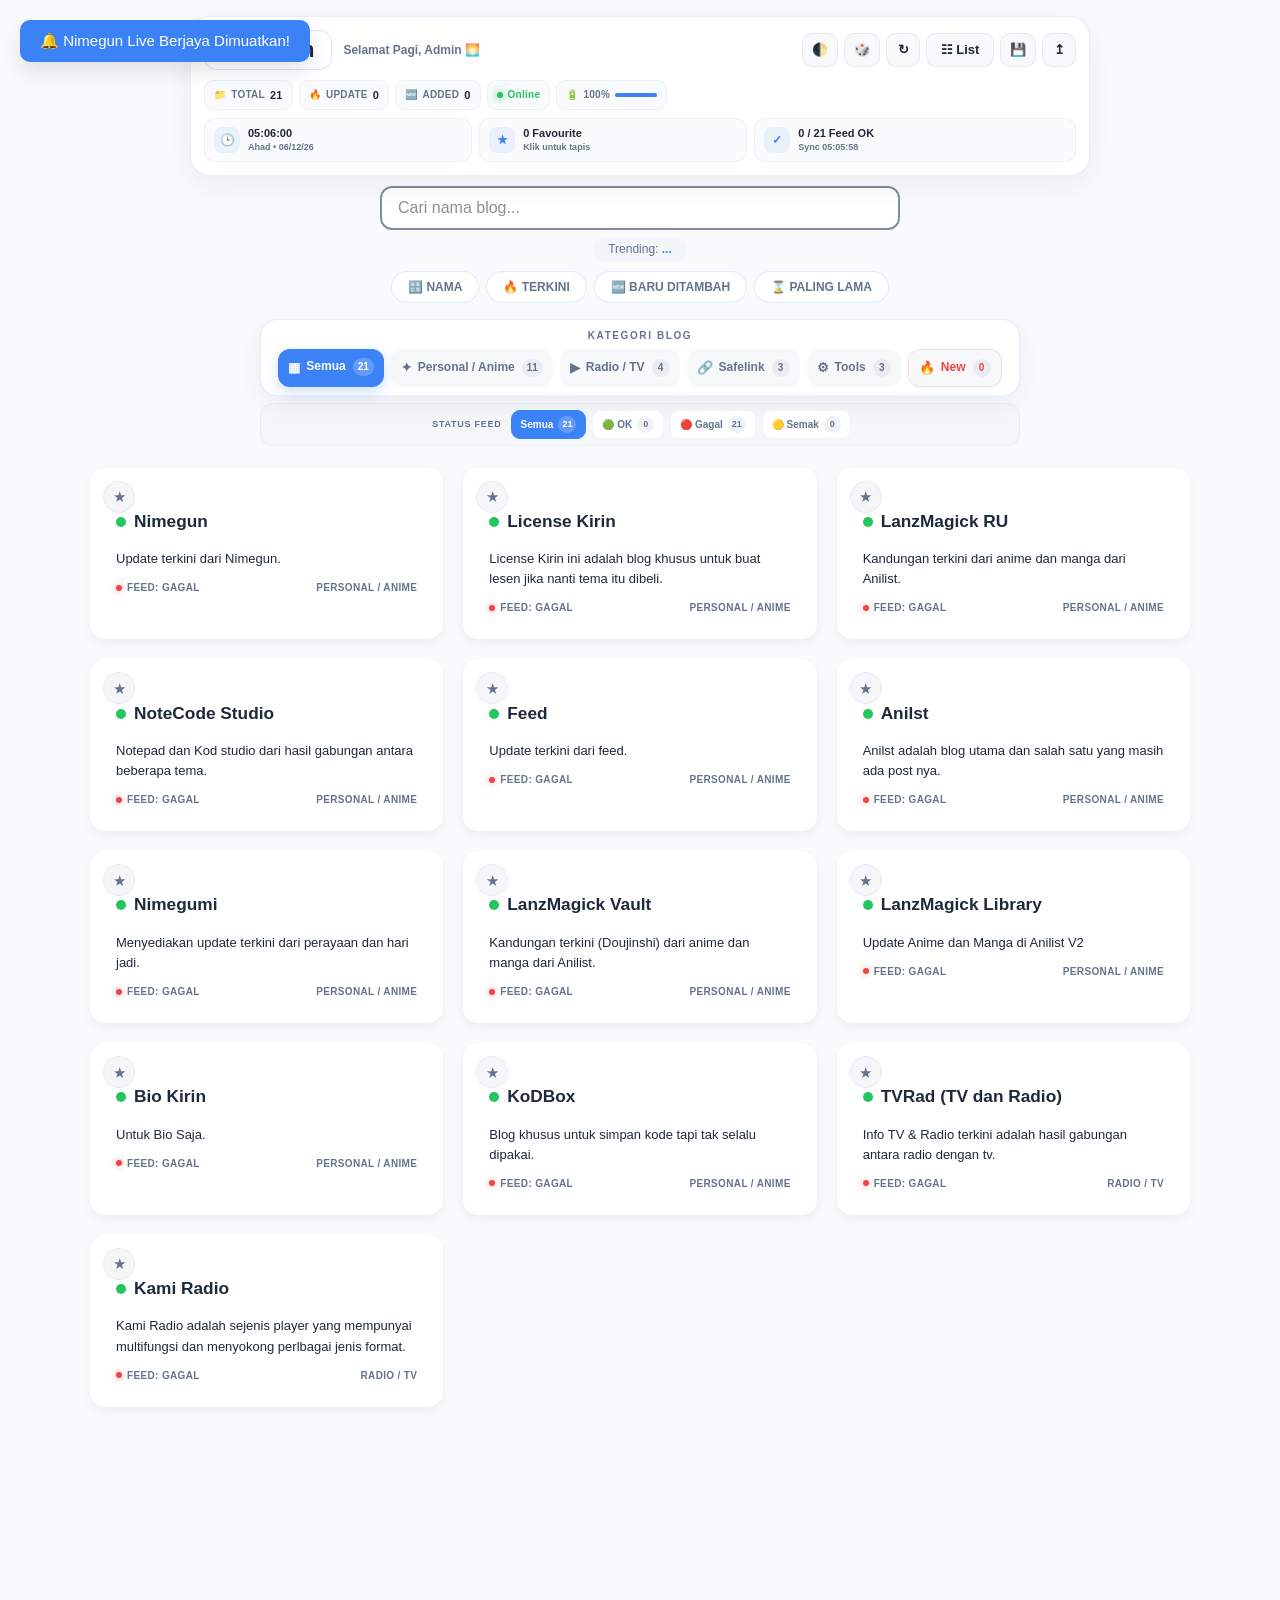
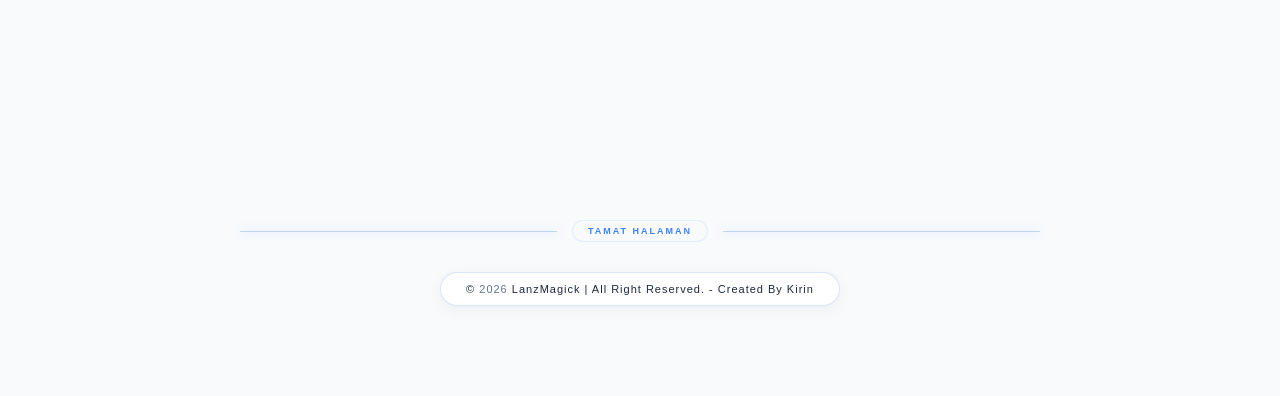
==== index.html @ ec910270 "Add files via upload" ====
<!DOCTYPE html>
<html lang="ms">
 <head>
  <meta charset="utf-8">
  <title>
   Nimegun
  </title>
  <meta content="width=device-width, initial-scale=1" name="viewport">
  <link href="style.css" rel="stylesheet">
 </head>
 <body data-theme="light">
  <div class="progress-container">
   <div class="progress-bar" id="myBar">
   </div>
  </div>
  <div id="notifBubble">
   🔔 Nimegun Live Berjaya Dimuatkan!
  </div>
  <header class="dashboard-header">
   <div class="dashboard-shell">
    <div class="dashboard-top">
     <div class="dashboard-brand">
      <h1>
       Nimegun
      </h1>
      <span class="admin-welcome" id="greetText">
       Sistem Dimuatkan...
      </span>
     </div>
     <div aria-label="Tindakan pantas" class="header-actions">
      <button class="header-action" onclick="toggleTheme()" title="Tukar tema" type="button">
       🌓
      </button>
      <button class="header-action" onclick="randomBlog()" title="Surprise Blog" type="button">
       🎲
      </button>
      <button class="header-action" id="refreshFeedBtn" onclick="v17RefreshFeeds()" title="Semak update sekarang" type="button">
       <span class="refresh-icon">
        &orarr;
       </span>
      </button>
      <button class="header-action header-view-btn" id="viewToggleBtn" onclick="v17ToggleView()" title="Tukar paparan" type="button">
       ☷ List
      </button>
      <button class="header-action" onclick="v175ExportSettings()" title="Backup settings" type="button">
       💾
      </button>
      <button class="header-action" onclick="v175ChooseImport()" title="Restore settings" type="button">
       &mapstoup;
      </button>
     </div>
    </div>
    <div class="dashboard-stats">
     <div class="dash-stat">
      <span class="dash-stat-icon">
       📁
      </span>
      <span>
       Total
      </span>
      <b id="vCount">
       0
      </b>
     </div>
     <button class="dash-stat dash-stat-button" onclick="v172OpenNewFilter()" title="Tunjuk semua blog yang masih New" type="button">
      <span class="dash-stat-icon">
       🔥
      </span>
      <span>
       Update
      </span>
      <b id="oCount">
       0
      </b>
     </button>
     <div class="dash-stat">
      <span class="dash-stat-icon">
       🆕
      </span>
      <span>
       Added
      </span>
      <b id="aCount">
       0
      </b>
     </div>
     <div class="dash-stat dash-status">
      <span class="dot-net" id="netDot">
      </span>
      <span id="netText">
       Online
      </span>
     </div>
     <div class="dash-stat dash-battery" title="Bateri peranti">
      <span>
       🔋
      </span>
      <span id="batPercent">
       --%
      </span>
      <span class="battery-meter">
       <span id="batLevel">
       </span>
      </span>
     </div>
    </div>
    <div class="dashboard-addons">
     <div class="header-addon">
      <span class="addon-icon">
       🕒
      </span>
      <span class="addon-copy">
       <b id="headerClock">
        --:--:--
       </b>
       <small id="headerDate">
        Memuatkan tarikh...
       </small>
      </span>
     </div>
     <button class="header-addon header-addon-btn" id="headerFavAddon" onclick="v172FilterFavorites()" title="Tunjuk blog Favourite" type="button">
      <span class="addon-icon">
       &starf;
      </span>
      <span class="addon-copy">
       <b>
        <span id="headerFavCount">
         0
        </span>
        Favourite
       </b>
       <small>
        Klik untuk tapis
       </small>
      </span>
     </button>
     <button class="header-addon header-addon-btn" id="headerFeedAddon" onclick="v17RefreshFeeds()" title="Klik untuk semak feed sekarang" type="button">
      <span class="addon-icon">
       &checkmark;
      </span>
      <span class="addon-copy">
       <b>
        <span id="headerFeedOkCount">
         0
        </span>
        /
        <span id="headerFeedTotalCount">
         0
        </span>
        Feed OK
       </b>
       <small id="headerLastSync">
        Belum semak
       </small>
      </span>
     </button>
    </div>
   </div>
  </header>
  <nav class="controls">
   <input id="searchBar" onkeyup="searchFunction()" placeholder="Cari nama blog..." type="text">
   <div id="trendingBox" onclick="quickSearch()">
    Trending:
    <b id="trendWord">
     ...
    </b>
   </div>
   <div class="sort-group">
    <button class="sort-btn" onclick='sortGrid("name")'>
     🔠 Nama
    </button>
    <button class="sort-btn" onclick='sortGrid("update")'>
     🔥 Terkini
    </button>
   </div>
   <div class="category-menu">
    <span class="category-title">
     Kategori Blog
    </span>
    <div class="filter-group">
     <button class="filter-btn active" onclick='filterBlog("all")'>
      <span class="filter-icon">
       ▦
      </span>
      <span>
       Semua
      </span>
     </button>
     <button class="filter-btn" onclick='filterBlog("cat1")'>
      <span class="filter-icon">
       ✦
      </span>
      <span>
       Personal / Anime
      </span>
     </button>
     <button class="filter-btn" onclick='filterBlog("cat2")'>
      <span class="filter-icon">
       ▶
      </span>
      <span>
       Radio / TV
      </span>
     </button>
     <button class="filter-btn" onclick='filterBlog("cat3")'>
      <span class="filter-icon">
       🔗
      </span>
      <span>
       Safelink
      </span>
     </button>
     <button class="filter-btn" onclick='filterBlog("cat4")'>
      <span class="filter-icon">
       ⚙
      </span>
      <span>
       Tools
      </span>
     </button>
    </div>
   </div>
  </nav>
  <div class="container">
   <div class="grid-container" id="blogGrid">
    <noscript>
     JavaScript diperlukan untuk memaparkan senarai blog.
    </noscript>
   </div>
  </div>
  <button aria-label="Ke Atas" class="scroll-top-btn" id="scrollTopBtn" onclick="scrollToTop()" title="Ke Atas" type="button">
   <span aria-hidden="true">
    &uarr;
   </span>
  </button>
  <div class="hub-divider">
   <span>
    Tamat Halaman
   </span>
  </div>
  <footer>
   <div class="inner-box">
    &copy;
    <span id="year">
    </span>
    LanzMagick | All Right Reserved. - Created By Kirin
   </div>
  </footer>
  <div id="customMenu">
   <div class="menu-opt" onclick="openCurrent()">
    🌍 Buka Blog
   </div>
   <div class="menu-opt" onclick="copyCurrent()">
    📋 Salin Pautan
   </div>
  </div>
  <div id="linkLock">
   <h3>
    🔒 PAUTAN DIKUNCI
   </h3>
   <p style="font-size:11px; color:var(--sub); margin:0;">
    Sila masukkan kunci akses v13.
   </p>
   <input id="lockKey" placeholder="&bull;&bull;&bull;&bull;&bull;&bull;" type="password">
   <div class="lock-btns">
    <button id="btnUnlock" type="button">
     BUKA SEKARANG
    </button>
    <button class="btn-cancel" onclick="closeLock()" type="button">
     BATAL AKSES
    </button>
   </div>
  </div>
  <script src="data.js">
  </script>
  <script src="script.js">
  </script>
 </body>
</html>
---- style.css ----
:root { --bg: #f8fafc; --card: #ffffff; --text: #1e293b; --accent: #3b82f6; --sub: #64748b; }
[data-theme='dark'] { --bg: #0f172a; --card: #1e293b; --text: #f1f5f9; --accent: #60a5fa; --sub: #94a3b8; }
body { background: var(--bg); color: var(--text); font-family: 'Inter', sans-serif; margin: 0; transition: 0.3s; padding-bottom: 50px; }
.progress-container { position: fixed; top: 0; z-index: 2000; width: 100%; height: 4px; background: transparent; }
.progress-bar { height: 4px; background: var(--accent); width: 0%; transition: width 0.1s ease; }

header { padding: 50px 20px 0; text-align: center; background: transparent; border: none; }
header h1 { display: inline-block; background: var(--card); color: var(--text); padding: 12px 30px; border-radius: 50px; font-size: 1.6rem; font-weight: 800; border: 1px solid rgba(59, 130, 246, 0.2); box-shadow: 0 4px 15px rgba(0,0,0,0.05); transition: 0.3s; }
header h1:hover { border-color: var(--accent); box-shadow: 0 0 15px rgba(59, 130, 246, 0.3); transform: translateY(-2px); }

[data-theme='dark'] header h1 { background: #152232; border: 1px solid rgba(61, 187, 238, 0.3); box-shadow: 0 4px 20px rgba(0,0,0,0.5); }
.stats-bar { font-size: 11px; color: var(--sub); margin-top: 15px; font-weight: 600; letter-spacing: 0.5px; text-transform: uppercase; }
#notifBubble { position: fixed; top: 20px; left: -350px; background: var(--accent); color: white; padding: 12px 20px; border-radius: 10px; z-index: 10000; transition: 0.5s; box-shadow: 0 10px 20px rgba(0,0,0,0.1); }
#notifBubble.show { left: 20px; }

.controls { position: relative; background: transparent !important; padding: 10px; z-index: 100; box-shadow: none !important; text-align: center; display: flex; flex-direction: column; align-items: center; }
.filter-btn { background: rgba(159, 173, 189, 0.1); border: 1px solid rgba(59, 130, 246, 0.1); color: var(--sub); cursor: pointer; font-weight: 700; font-size: 11px; padding: 8px 18px; border-radius: 50px; transition: 0.3s; text-transform: uppercase; outline: none; }
.filter-btn.active { background: var(--accent) !important; color: #ffffff !important; border-color: var(--accent); box-shadow: 0 4px 15px rgba(59, 130, 246, 0.4); }
.filter-btn:hover:not(.active) { background: rgba(59, 130, 246, 0.1); color: var(--accent); border-color: var(--accent); }
[data-theme='dark'] .filter-btn:not(.active) { background: rgba(255, 255, 255, 0.05); border-color: rgba(255, 255, 255, 0.1); }

#searchBar { width: 90%; max-width: 400px; box-sizing: border-box; padding: 12px; border-radius: 10px; border: 1px solid #ddd; background: var(--bg); color: var(--text); outline: none; font-size: 16px; }
.filter-group { margin-top: 10px; display: flex; justify-content: center; gap: 10px; flex-wrap: wrap; }
.filter-btn { background: none; border: none; color: var(--sub); cursor: pointer; font-weight: 600; font-size: 13px; padding: 5px 10px; }
.filter-btn.active { color: var(--accent); border-bottom: 2px solid var(--accent); }
.container { max-width: 1100px; margin: 30px auto; padding: 0 20px; }
.grid-container { display: grid; grid-template-columns: repeat(auto-fill, minmax(280px, 1fr)); gap: 20px; }
.blog-card { background: var(--card); border-radius: 15px; padding: 25px; position: relative; box-shadow: 0 4px 10px rgba(0,0,0,0.05); text-decoration: none; color: inherit; transition: 0.3s; border: 1px solid transparent; display: block; }
.blog-card:hover { transform: translateY(-5px); border-color: var(--accent); }
.blog-card.hidden { display: none !important; }
    
.badge-new { position: absolute; top: 12px; right: 12px; background: #ef4444; color: white; font-size: 10px; padding: 3px 8px; border-radius: 6px; font-weight: 800; animation: glow-red 1.5s infinite; }
@keyframes glow-red { 0%, 100% { opacity: 1; } 50% { opacity: 0.6; } }

.status-dot { width: 10px; height: 10px; border-radius: 50%; display: inline-block; margin-right: 8px; }
.status-online { background: #22c55e; animation: pulse-green 2s infinite; }
@keyframes pulse-green { 0% { box-shadow: 0 0 0 0px rgba(34, 197, 94, 0.7); } 70% { box-shadow: 0 0 0 8px rgba(34, 197, 94, 0); } 100% { box-shadow: 0 0 0 0px rgba(34, 197, 94, 0); } }
.last-update { display: none !important; }
.timer-val { color: var(--accent); font-weight: 700; }

.hub-divider { display: flex; align-items: center; text-align: center; margin: 30px auto; max-width: 800px; color: var(--accent); font-size: 9px; font-weight: 800; text-transform: uppercase; letter-spacing: 2px; }
.hub-divider::before, .hub-divider::after { content: ''; flex: 1; border-bottom: 1px solid var(--accent); opacity: 0.3; box-shadow: 0 0 8px var(--accent); }
.hub-divider span { background: var(--bg); padding: 5px 15px; border-radius: 50px; border: 1px solid rgba(59, 130, 246, 0.1); margin: 0 15px; }

.fab-container { position: fixed; bottom: 30px; right: 30px; z-index: 9999; display: flex; flex-direction: column-reverse; align-items: flex-end; gap: 12px; }
.fab-main { width: 55px; height: 55px; background: var(--accent); color: white; border-radius: 50%; border: none; font-size: 24px; cursor: pointer; box-shadow: 0 5px 15px rgba(0,0,0,0.2); }
.fab-menu { display: flex; flex-direction: column-reverse; gap: 10px; opacity: 0; visibility: hidden; transform: translateY(20px); transition: 0.3s; }
.fab-menu.show { opacity: 1; visibility: visible; transform: translateY(0); }
.menu-item { background: var(--card); color: var(--text); padding: 10px 18px; border-radius: 10px; text-decoration: none; font-size: 13px; font-weight: 600; box-shadow: 0 5px 10px rgba(0,0,0,0.1); cursor: pointer; border: 1px solid rgba(0,0,0,0.05); }

footer { text-align: center; padding: 0 15px 40px; background: transparent; }
footer span, footer { color: var(--sub); font-size: 10px; letter-spacing: 1px; }
footer .inner-box { display: inline-block; background: var(--card); padding: 10px 25px; border-radius: 50px; border: 1px solid rgba(59, 130, 246, 0.2); box-shadow: 0 4px 15px rgba(0,0,0,0.05); transition: 0.3s; color: var(--text); }
footer .inner-box:hover { border-color: var(--accent); box-shadow: 0 0 15px rgba(59, 130, 246, 0.3); transform: translateY(-3px); }
[data-theme='dark'] footer .inner-box { background: #152232; border: 1px solid rgba(61, 187, 238, 0.3); box-shadow: 0 4px 20px rgba(0,0,0,0.5); }

.badge-container { position: absolute; top: 12px; right: 12px; display: flex; gap: 6px; flex-direction: row-reverse; z-index: 10; }
.badge-new, .badge-added { position: static !important; display: none; font-size: 10px; padding: 3px 8px; border-radius: 6px; font-weight: 800; text-transform: uppercase; white-space: nowrap; }
.badge-new { background: #ef4444; color: white; animation: glow-red 1.5s infinite; }
.badge-added { background: #3b82f6; color: white; animation: glow-blue 1.5s infinite; }

@keyframes glow-red { 0%, 100% { opacity: 1; } 50% { opacity: 0.6; } }
@keyframes glow-blue { 0%, 100% { box-shadow: 0 0 5px rgba(59,130,246,0.6); } 50% { box-shadow: 0 0 12px rgba(59,130,246,0.9); } }

#searchBar { width: 90%; max-width: 450px; box-sizing: border-box; padding: 14px 20px; border-radius: 12px; border: 2px solid var(--sub); opacity: 0.8; background: var(--card); color: var(--text); outline: none; font-size: 16px; transition: all 0.3s ease; }
#searchBar:focus { border-color: var(--accent); opacity: 1; box-shadow: 0 0 15px rgba(59, 130, 246, 0.3); transform: translateY(-2px); }
[data-theme='dark'] #searchBar { border-color: rgba(255, 255, 255, 0.1); }
[data-theme='dark'] #searchBar:focus { border-color: var(--accent); }

.menu-surprise { color: var(--accent) !important; border-left: 3px solid var(--accent); font-weight: 800 !important; }
.menu-surprise:hover { background: var(--accent) !important; color: white !important; box-shadow: 0 4px 15px rgba(59, 130, 246, 0.4); }

.blog-card.visited { border-bottom: 3px solid var(--accent); }
.overlay { display: none; position: fixed; top: 0; left: 0; width: 100%; height: 100%; background: rgba(0,0,0,0.6); z-index: 10000; backdrop-filter: blur(4px); }

.net-status { display: inline-flex; align-items: center; gap: 5px; font-size: 10px; font-weight: 700; text-transform: uppercase; letter-spacing: 1px; margin-top: 5px; }
.dot-net { width: 8px; height: 8px; border-radius: 50%; background: #22c55e; box-shadow: 0 0 8px #22c55e; }
.dot-net.offline { background: #ef4444; box-shadow: 0 0 8px #ef4444; }

.sort-group { margin: 20px 0 15px 0; display: flex; justify-content: center; gap: 10px; }
.sort-btn { background: var(--card); border: 1px solid rgba(59, 130, 246, 0.15); color: var(--sub); padding: 7px 15px; border-radius: 50px; font-size: 11px; font-weight: 700; cursor: pointer; transition: 0.3s; text-transform: uppercase; }
.sort-btn:hover { border-color: var(--accent); color: var(--accent); background: rgba(59, 130, 246, 0.05); }

#trendingBox { font-size: 11px; color: var(--sub); margin-top: 12px; padding: 5px 15px; background: rgba(159, 173, 189, 0.05); border-radius: 20px; display: inline-block; cursor: pointer; transition: 0.3s; }
#trendingBox b { color: var(--accent); text-transform: capitalize; }
#trendingBox:hover { background: rgba(59, 130, 246, 0.1); }

.incognito-active .blog-card.private { display: none !important; }
.incognito-active h1 { color: #ef4444; text-shadow: 0 0 10px rgba(239, 68, 68, 0.5); }

.status-indicator { width: 8px; height: 8px; border-radius: 50%; display: inline-block; margin-right: 5px; }
.status-ok { background: #22c55e; box-shadow: 0 0 8px #22c55e; }
.status-error { background: #ef4444; box-shadow: 0 0 8px #ef4444; }

#customMenu { display: none; position: fixed; background: var(--card); border-radius: 12px; box-shadow: 0 10px 30px rgba(0,0,0,0.3); z-index: 999999; padding: 8px; border: 1px solid rgba(59, 130, 246, 0.2); min-width: 160px; backdrop-filter: blur(10px); }
.menu-opt { padding: 10px 15px; font-size: 12px; color: var(--text); cursor: pointer; border-radius: 8px; transition: 0.3s; }
.menu-opt:hover { background: var(--accent); color: white; }

.admin-welcome { font-size: 14px; font-weight: 700; color: var(--text); margin-bottom: 5px; display: block; }
.battery-meter { width: 100px; height: 4px; background: rgba(159, 173, 189, 0.2); border-radius: 10px; margin: 10px auto; overflow: hidden; display: inline-block; }
#batLevel { height: 100%; width: 0%; background: var(--accent); box-shadow: 0 0 10px var(--accent); transition: 0.5s; }

.blog-card { opacity: 0; transform: translateY(20px); transition: all 0.6s cubic-bezier(0.4, 0, 0.2, 1); }
.blog-card.reveal { opacity: 1; transform: translateY(0); }
.blog-card { opacity: 0; transform: translateY(20px); transition: all 0.6s ease-out; }
.blog-card.reveal { opacity: 1; transform: translateY(0); }

#linkLock { display: none; position: fixed; top: 50%; left: 50%; transform: translate(-50%, -50%); background: var(--card); padding: 25px; border-radius: 20px; z-index: 100000; box-shadow: 0 20px 50px rgba(0,0,0,0.3); text-align: center; border: 1px solid var(--accent); width: 90%; max-width: 320px; box-sizing: border-box; }
#linkLock h3 { margin: 0 0 10px 0; font-size: 18px; color: var(--text); }
#linkLock input { width: 100%; box-sizing: border-box; padding: 12px; margin: 15px 0; border-radius: 12px; border: 1px solid var(--sub); background: var(--bg); color: var(--text); text-align: center; outline: none; font-size: 16px; }
.lock-btns { display: flex; flex-direction: column; gap: 10px; }
#linkLock button { width: 100%; padding: 12px; border-radius: 12px; font-weight: 800; cursor: pointer; border: none; font-size: 14px; text-transform: uppercase; transition: 0.3s; }

#btnUnlock { background: var(--accent); color: white; }
.btn-cancel { background: var(--sub); color: white; opacity: 0.7; }



/* --- CATEGORY MENU POLISH v16.1 --- */
.category-menu {
  width: min(92%, 760px);
  margin-top: 16px;
  padding: 8px;
  background: var(--card);
  border: 1px solid rgba(59, 130, 246, 0.12);
  border-radius: 18px;
  box-shadow: 0 8px 24px rgba(15, 23, 42, 0.06);
  box-sizing: border-box;
}
.category-title {
  display: block;
  margin: 2px 0 8px;
  color: var(--sub);
  font-size: 9px;
  font-weight: 800;
  letter-spacing: 1.6px;
  text-transform: uppercase;
}
.filter-group {
  margin: 0;
  display: grid;
  grid-template-columns: repeat(5, minmax(0, 1fr));
  gap: 7px;
  width: 100%;
}
.filter-btn {
  min-width: 0;
  min-height: 38px;
  display: inline-flex;
  align-items: center;
  justify-content: center;
  gap: 6px;
  padding: 8px 10px;
  border: 1px solid transparent;
  border-radius: 12px;
  background: rgba(148, 163, 184, 0.08);
  color: var(--sub);
  font-size: 11px;
  font-weight: 750;
  line-height: 1.15;
  text-transform: none;
  white-space: nowrap;
  cursor: pointer;
  transition: transform .2s ease, background .2s ease, border-color .2s ease, color .2s ease, box-shadow .2s ease;
  outline: none;
}
.filter-btn:hover:not(.active) {
  transform: translateY(-1px);
  background: rgba(59, 130, 246, 0.08);
  border-color: rgba(59, 130, 246, 0.22);
  color: var(--accent);
}
.filter-btn.active {
  background: var(--accent) !important;
  color: #fff !important;
  border-color: var(--accent) !important;
  box-shadow: 0 5px 14px rgba(59, 130, 246, 0.24);
}
.filter-btn .filter-icon {
  font-size: 13px;
  line-height: 1;
  flex: 0 0 auto;
}
[data-theme='dark'] .category-menu {
  border-color: rgba(96, 165, 250, 0.15);
  box-shadow: 0 10px 28px rgba(0,0,0,0.22);
}
[data-theme='dark'] .filter-btn:not(.active) {
  background: rgba(255,255,255,0.045);
  border-color: rgba(255,255,255,0.055);
}
@media (max-width: 720px) {
  .category-menu { width: 94%; padding: 7px; border-radius: 16px; }
  .filter-group { grid-template-columns: repeat(3, minmax(0, 1fr)); gap: 6px; }
  .filter-btn { min-height: 40px; font-size: 10.5px; padding: 8px 7px; white-space: normal; }
}
@media (max-width: 430px) {
  .filter-group { grid-template-columns: repeat(2, minmax(0, 1fr)); }
  .filter-btn:first-child { grid-column: 1 / -1; }
  .filter-btn { min-height: 39px; }
}

/* --- BADGE TIMESAGO / COUNTDOWN v16.3 (COMPACT CARD) --- */
.badge-countdown {
  display: none;
  margin-top: 14px;
  padding-top: 10px;
  border-top: 1px dashed rgba(100, 116, 139, 0.22);
  gap: 5px;
  flex-direction: column;
}
.badge-countdown.show { display: flex; }
.countdown-row {
  display: flex;
  align-items: center;
  justify-content: space-between;
  gap: 10px;
  min-width: 0;
  color: var(--sub);
  font-size: 9px;
  font-weight: 800;
  letter-spacing: 0.45px;
  text-transform: uppercase;
}
.countdown-label {
  overflow: hidden;
  text-overflow: ellipsis;
  white-space: nowrap;
}
.countdown-time {
  flex: 0 0 auto;
  color: var(--accent);
  font-family: Consolas, 'Courier New', monospace;
  font-size: 10px;
  font-variant-numeric: tabular-nums;
  letter-spacing: 0.8px;
}
[data-theme='dark'] .badge-countdown {
  border-top-color: rgba(148, 163, 184, 0.18);
}

/* =========================================================
   NIMEGUN SUITE v17.1 - UPDATE TYPE FUNCTIONAL
   ========================================================= */
.blog-card.search-hidden { display: none !important; }

/* Toolbar / sorting */
.sort-group {
  width: min(94%, 860px);
  display: flex;
  align-items: center;
  justify-content: center;
  flex-wrap: wrap;
  gap: 7px;
  margin: 18px 0 10px;
}
.sort-btn.active-sort {
  border-color: var(--accent);
  color: var(--accent);
  box-shadow: 0 4px 12px rgba(59,130,246,.14);
}
.sort-btn.refreshing .refresh-icon { display: inline-block; animation: nimegun-spin .8s linear infinite; }
@keyframes nimegun-spin { to { transform: rotate(360deg); } }
.view-btn { min-width: 92px; }

/* Category counts + New filter */
.filter-group { grid-template-columns: repeat(6, minmax(0, 1fr)); }
.filter-count {
  min-width: 18px;
  height: 18px;
  padding: 0 5px;
  display: inline-flex;
  align-items: center;
  justify-content: center;
  box-sizing: border-box;
  border-radius: 999px;
  background: rgba(148,163,184,.14);
  font-size: 9px;
  line-height: 1;
  font-weight: 900;
}
.filter-btn.active .filter-count { background: rgba(255,255,255,.2); color: #fff; }
.filter-btn.new-filter:not(.active) { color: #ef4444; border-color: rgba(239,68,68,.14); }

/* Pin / favourite */
.pin-btn {
  position: absolute;
  top: 12px;
  left: 12px;
  z-index: 14;
  width: 30px;
  height: 30px;
  display: inline-flex;
  align-items: center;
  justify-content: center;
  border-radius: 999px;
  background: rgba(148,163,184,.10);
  border: 1px solid rgba(148,163,184,.12);
  color: var(--sub);
  font-size: 15px;
  line-height: 1;
  cursor: pointer;
  user-select: none;
  transition: .2s ease;
}
.pin-btn:hover { transform: translateY(-1px) scale(1.04); color: #f59e0b; border-color: rgba(245,158,11,.35); }
.pin-btn.pinned { color: #f59e0b; background: rgba(245,158,11,.10); border-color: rgba(245,158,11,.25); }
.blog-card.is-pinned { border-color: rgba(245,158,11,.25); }

/* Update type v17.1: bukan lagi badge hiasan di sudut kad.
   POST/CODE/THEME/INFO duduk pada baris countdown New Update dan boleh ditekan
   untuk buka changelog yang ditapis mengikut jenis update tersebut. */
.badge-container { flex-direction: row; max-width: calc(100% - 54px); flex-wrap: wrap; justify-content: flex-end; }
.badge-type { display: none !important; }
.countdown-label-wrap {
  min-width: 0;
  display: inline-flex;
  align-items: center;
  gap: 6px;
}
.countdown-update-type {
  flex: 0 0 auto;
  display: inline-flex;
  align-items: center;
  justify-content: center;
  min-height: 18px;
  padding: 2px 6px;
  border-radius: 999px;
  border: 1px solid rgba(59,130,246,.22);
  background: rgba(59,130,246,.08);
  color: var(--accent);
  font-size: 8px;
  font-weight: 950;
  letter-spacing: .55px;
  line-height: 1;
  cursor: pointer;
  user-select: none;
  transition: .18s ease;
}
.countdown-update-type:hover,
.countdown-update-type:focus-visible {
  transform: translateY(-1px);
  background: var(--accent);
  border-color: var(--accent);
  color: #fff;
  outline: none;
}
.countdown-update-type[data-type='CODE'] { border-style: dashed; }
.countdown-update-type[data-type='THEME'] { box-shadow: inset 0 0 0 1px rgba(168,85,247,.08); }
.countdown-update-type[data-type='INFO'] { opacity: .86; }
[data-theme='dark'] .countdown-update-type { background: rgba(96,165,250,.08); }
.badge-new { cursor: pointer; }
.badge-expiring-out { animation: badge-expire-v17 .38s ease forwards !important; pointer-events: none; }
@keyframes badge-expire-v17 {
  from { opacity: 1; transform: scale(1); }
  to { opacity: 0; transform: scale(.84); }
}

/* Countdown + 24 hour progress */
.badge-countdown { gap: 7px; }
.countdown-row { display: block; }
.countdown-main {
  display: flex;
  align-items: center;
  justify-content: space-between;
  gap: 10px;
}
.time-progress-track {
  width: 100%;
  height: 3px;
  margin-top: 5px;
  overflow: hidden;
  border-radius: 999px;
  background: rgba(148,163,184,.16);
}
.time-progress-fill {
  height: 100%;
  width: 100%;
  border-radius: inherit;
  background: var(--accent);
  transition: width 1s linear;
}
.countdown-row[data-kind='added'] .time-progress-fill { opacity: .72; }

/* Feed health */
.card-meta-line {
  margin-top: 12px;
  display: flex;
  align-items: center;
  justify-content: space-between;
  gap: 8px;
  color: var(--sub);
  font-size: 9px;
  font-weight: 800;
  letter-spacing: .35px;
  text-transform: uppercase;
}
.feed-state { display: inline-flex; align-items: center; gap: 5px; }
.feed-state-dot { width: 6px; height: 6px; border-radius: 50%; background: #94a3b8; box-shadow: 0 0 6px rgba(148,163,184,.45); }
.feed-state.checking .feed-state-dot { background: #f59e0b; box-shadow: 0 0 7px rgba(245,158,11,.55); animation: feed-pulse-v17 1s infinite; }
.feed-state.ok .feed-state-dot { background: #22c55e; box-shadow: 0 0 7px rgba(34,197,94,.55); }
.feed-state.error .feed-state-dot { background: #ef4444; box-shadow: 0 0 7px rgba(239,68,68,.55); }
@keyframes feed-pulse-v17 { 50% { opacity: .4; } }

/* Updated Today */
.today-panel {
  display: none;
  margin: 0 0 22px;
  padding: 14px;
  border: 1px solid rgba(59,130,246,.12);
  border-radius: 16px;
  background: var(--card);
  box-shadow: 0 6px 18px rgba(15,23,42,.045);
}
.today-panel.show { display: block; }
.today-head { display: flex; align-items: center; justify-content: space-between; gap: 12px; margin-bottom: 10px; }
.today-title { font-size: 11px; font-weight: 900; letter-spacing: .8px; text-transform: uppercase; color: var(--text); }
.today-sub { font-size: 9px; font-weight: 700; color: var(--sub); }
.today-list { display: flex; gap: 8px; overflow-x: auto; padding: 2px 1px 5px; scrollbar-width: thin; }
.today-chip {
  flex: 0 0 auto;
  max-width: 210px;
  display: inline-flex;
  align-items: center;
  gap: 7px;
  padding: 8px 10px;
  border-radius: 11px;
  background: rgba(148,163,184,.075);
  border: 1px solid rgba(148,163,184,.10);
  color: var(--text);
  text-decoration: none;
  font-size: 10px;
  font-weight: 800;
}
.today-chip:hover { border-color: var(--accent); color: var(--accent); }
.today-chip .today-kind { font-size: 8px; color: var(--sub); }

/* List / compact view */
.grid-container.list-view { grid-template-columns: 1fr !important; gap: 10px; }
.grid-container.list-view .blog-card { padding: 18px 20px; border-radius: 13px; }
.grid-container.list-view .blog-card h3 { margin-top: 3px; margin-bottom: 5px; }
.grid-container.list-view .blog-card p { margin-top: 5px; margin-bottom: 5px; }
.grid-container.list-view .badge-countdown { margin-top: 9px; padding-top: 8px; }

/* Changelog modal */
#changeLogOverlay {
  display: none;
  position: fixed;
  inset: 0;
  z-index: 200000;
  padding: 18px;
  box-sizing: border-box;
  align-items: center;
  justify-content: center;
  background: rgba(2,6,23,.62);
  backdrop-filter: blur(5px);
}
#changeLogOverlay.show { display: flex; }
.change-modal {
  width: min(92vw, 500px);
  max-height: min(78vh, 620px);
  overflow: hidden;
  background: var(--card);
  color: var(--text);
  border: 1px solid rgba(59,130,246,.20);
  border-radius: 18px;
  box-shadow: 0 22px 60px rgba(0,0,0,.28);
}
.change-head { display: flex; align-items: flex-start; justify-content: space-between; gap: 12px; padding: 16px 17px 12px; border-bottom: 1px solid rgba(148,163,184,.15); }
.change-head h3 { margin: 0; font-size: 15px; }
.change-head p { margin: 4px 0 0; color: var(--sub); font-size: 10px; }
.change-close { border: 0; background: rgba(148,163,184,.10); color: var(--text); width: 30px; height: 30px; border-radius: 9px; cursor: pointer; font-size: 17px; }
.change-body { padding: 12px 16px 16px; overflow-y: auto; max-height: 52vh; }
.change-entry { padding: 10px 0; border-bottom: 1px dashed rgba(148,163,184,.18); }
.change-entry:last-child { border-bottom: 0; }
.change-entry-top { display: flex; align-items: center; justify-content: space-between; gap: 8px; }
.change-type { padding: 3px 7px; border-radius: 6px; background: rgba(59,130,246,.10); color: var(--accent); font-size: 9px; font-weight: 900; }
.change-time { color: var(--sub); font-size: 9px; font-family: Consolas, monospace; }
.change-text { margin-top: 6px; color: var(--text); font-size: 11px; line-height: 1.45; }
.change-empty { padding: 18px 4px; text-align: center; color: var(--sub); font-size: 11px; }

@media (max-width: 720px) {
  .filter-group { grid-template-columns: repeat(3, minmax(0, 1fr)); }
  .sort-group { justify-content: flex-start; flex-wrap: nowrap; overflow-x: auto; padding: 2px 3%; box-sizing: border-box; scrollbar-width: none; }
  .sort-group::-webkit-scrollbar { display: none; }
  .sort-btn { flex: 0 0 auto; }
  .today-panel { margin-left: 0; margin-right: 0; }
}
@media (max-width: 430px) {
  .filter-group { grid-template-columns: repeat(2, minmax(0, 1fr)); }
  .filter-btn:first-child { grid-column: auto; }
  .pin-btn { width: 28px; height: 28px; }
  .badge-container { max-width: calc(100% - 48px); }
}


/* =========================================================
   NIMEGUN v17.2 - COMPACT DASHBOARD HEADER
   ========================================================= */
.dashboard-header {
  padding: 16px 14px 0;
  text-align: left;
  background: transparent;
  border: 0;
}
.dashboard-shell {
  width: min(94%, 900px);
  margin: 0 auto;
  padding: 13px;
  box-sizing: border-box;
  background: var(--card);
  border: 1px solid rgba(59,130,246,.13);
  border-radius: 20px;
  box-shadow: 0 10px 28px rgba(15,23,42,.055);
}
.dashboard-top {
  display: flex;
  align-items: center;
  justify-content: space-between;
  gap: 14px;
}
.dashboard-brand {
  min-width: 0;
  display: flex;
  align-items: center;
  gap: 11px;
}
.dashboard-header h1 {
  margin: 0;
  padding: 8px 17px;
  flex: 0 0 auto;
  border-radius: 13px;
  font-size: 1.25rem;
  line-height: 1;
  box-shadow: none;
}
.dashboard-header h1:hover {
  transform: none;
  box-shadow: 0 4px 14px rgba(59,130,246,.12);
}
.dashboard-header .admin-welcome {
  margin: 0;
  display: block;
  min-width: 0;
  overflow: hidden;
  text-overflow: ellipsis;
  white-space: nowrap;
  color: var(--sub);
  font-size: 11px;
  font-weight: 750;
}
.header-actions {
  flex: 0 0 auto;
  display: flex;
  align-items: center;
  gap: 6px;
}
.header-action {
  min-width: 34px;
  height: 34px;
  padding: 0 9px;
  display: inline-flex;
  align-items: center;
  justify-content: center;
  gap: 5px;
  border-radius: 10px;
  border: 1px solid rgba(148,163,184,.16);
  background: rgba(148,163,184,.07);
  color: var(--text);
  font: inherit;
  font-size: 12px;
  font-weight: 800;
  cursor: pointer;
  transition: .2s ease;
}
.header-action:hover {
  color: var(--accent);
  border-color: rgba(59,130,246,.30);
  background: rgba(59,130,246,.07);
  transform: translateY(-1px);
}
.header-action.refreshing .refresh-icon {
  display: inline-block;
  animation: nimegun-spin .8s linear infinite;
}
.header-view-btn { min-width: 68px; }

.dashboard-stats {
  margin-top: 10px;
  display: flex;
  align-items: center;
  gap: 6px;
  flex-wrap: wrap;
}
.dash-stat {
  min-height: 30px;
  padding: 5px 9px;
  box-sizing: border-box;
  display: inline-flex;
  align-items: center;
  gap: 5px;
  border: 1px solid rgba(148,163,184,.12);
  border-radius: 9px;
  background: rgba(148,163,184,.055);
  color: var(--sub);
  font-size: 9px;
  font-weight: 800;
  letter-spacing: .25px;
  text-transform: uppercase;
}
.dash-stat b {
  color: var(--text);
  font-size: 10px;
}
.dash-stat-icon { font-size: 10px; }
.dash-stat-button {
  appearance: none;
  font-family: inherit;
  cursor: pointer;
  transition: .18s ease;
}
.dash-stat-button:hover {
  color: var(--accent);
  border-color: rgba(59,130,246,.26);
  background: rgba(59,130,246,.07);
}
.dash-status { text-transform: none; }
.dashboard-header .dot-net {
  width: 6px;
  height: 6px;
  flex: 0 0 auto;
}
.dash-battery { text-transform: none; }
.dashboard-header .battery-meter {
  width: 42px;
  height: 4px;
  margin: 0;
  display: inline-block;
  background: rgba(148,163,184,.18);
  vertical-align: middle;
}
.dashboard-header #batLevel { display: block; }

.dashboard-addons {
  margin-top: 8px;
  display: grid;
  grid-template-columns: 1fr 1fr 1.2fr;
  gap: 7px;
}
.header-addon {
  min-width: 0;
  min-height: 44px;
  padding: 7px 9px;
  box-sizing: border-box;
  display: flex;
  align-items: center;
  gap: 8px;
  border: 1px solid rgba(148,163,184,.11);
  border-radius: 11px;
  background: rgba(148,163,184,.045);
  color: var(--text);
}
.header-addon-btn {
  width: 100%;
  appearance: none;
  font-family: inherit;
  text-align: left;
  cursor: pointer;
  transition: .18s ease;
}
.header-addon-btn:hover,
.header-addon-btn.active {
  border-color: rgba(59,130,246,.27);
  background: rgba(59,130,246,.065);
}
.header-addon-btn.active .addon-icon,
.header-addon-btn:hover .addon-icon { color: var(--accent); }
.addon-icon {
  width: 26px;
  height: 26px;
  flex: 0 0 auto;
  display: inline-flex;
  align-items: center;
  justify-content: center;
  border-radius: 8px;
  background: rgba(59,130,246,.08);
  color: var(--accent);
  font-size: 12px;
  font-weight: 900;
}
.addon-copy {
  min-width: 0;
  display: flex;
  flex-direction: column;
  gap: 2px;
}
.addon-copy b {
  overflow: hidden;
  text-overflow: ellipsis;
  white-space: nowrap;
  font-size: 10px;
  line-height: 1.15;
}
.addon-copy small {
  overflow: hidden;
  text-overflow: ellipsis;
  white-space: nowrap;
  color: var(--sub);
  font-size: 8px;
  font-weight: 700;
  line-height: 1.15;
}

/* Search/menu naik dekat header; ruang kosong lama dibuang. */
.controls { padding: 10px 10px 4px; }
#searchBar { max-width: 520px; padding: 11px 16px; }
#trendingBox { margin-top: 7px; }
.sort-group { margin-top: 10px; margin-bottom: 8px; }
.category-menu { margin-top: 8px; }
.container { margin-top: 18px; }

[data-theme='dark'] .dashboard-shell {
  border-color: rgba(96,165,250,.15);
  box-shadow: 0 12px 30px rgba(0,0,0,.20);
}
[data-theme='dark'] .header-action,
[data-theme='dark'] .dash-stat,
[data-theme='dark'] .header-addon {
  background: rgba(255,255,255,.035);
  border-color: rgba(255,255,255,.065);
}

@media (max-width: 720px) {
  .dashboard-header { padding: 10px 8px 0; }
  .dashboard-shell { width: 96%; padding: 10px; border-radius: 16px; }
  .dashboard-top { align-items: flex-start; }
  .dashboard-brand { align-items: flex-start; flex-direction: column; gap: 5px; }
  .dashboard-header h1 { padding: 7px 13px; font-size: 1.08rem; border-radius: 11px; }
  .dashboard-header .admin-welcome { max-width: 175px; font-size: 9.5px; }
  .header-actions { gap: 4px; }
  .header-action { min-width: 31px; height: 31px; padding: 0 7px; border-radius: 9px; }
  .header-view-btn { min-width: 60px; font-size: 10px; }
  .dashboard-stats {
    margin-top: 8px;
    gap: 5px;
    flex-wrap: nowrap;
    overflow-x: auto;
    scrollbar-width: none;
  }
  .dashboard-stats::-webkit-scrollbar { display: none; }
  .dash-stat { flex: 0 0 auto; }
  .dashboard-addons {
    grid-template-columns: repeat(3, minmax(150px, 1fr));
    overflow-x: auto;
    scrollbar-width: none;
    padding-bottom: 2px;
  }
  .dashboard-addons::-webkit-scrollbar { display: none; }
  .controls { padding-top: 8px; }
  #searchBar { width: 94%; }
}

@media (max-width: 430px) {
  .header-action:nth-child(2) { display: none; }
  .dashboard-addons { grid-template-columns: repeat(3, 145px); }
  .addon-copy b { font-size: 9.5px; }
  .addon-copy small { font-size: 7.8px; }
}


/* =========================================================
   NIMEGUN v17.4 - SCROLL TOP ONLY
   Floating menu dibuang; tinggal satu butang Ke Atas.
   ========================================================= */
.fab-container,
.fab-main,
.fab-menu {
  display: none !important;
}

.scroll-top-btn {
  position: fixed;
  right: 24px;
  bottom: 24px;
  z-index: 9999;
  width: 48px;
  height: 48px;
  padding: 0;
  display: inline-flex;
  align-items: center;
  justify-content: center;
  border: 1px solid rgba(59,130,246,.25);
  border-radius: 50%;
  background: var(--accent);
  color: #fff;
  box-shadow: 0 8px 22px rgba(15,23,42,.20);
  font-family: inherit;
  font-size: 22px;
  font-weight: 900;
  line-height: 1;
  cursor: pointer;
  opacity: 0;
  visibility: hidden;
  pointer-events: none;
  transform: translateY(12px) scale(.92);
  transition: opacity .22s ease, visibility .22s ease, transform .22s ease, box-shadow .22s ease;
}
.scroll-top-btn.show {
  opacity: 1;
  visibility: visible;
  pointer-events: auto;
  transform: translateY(0) scale(1);
}
.scroll-top-btn:hover {
  transform: translateY(-2px) scale(1.03);
  box-shadow: 0 11px 26px rgba(15,23,42,.24);
}
.scroll-top-btn:active {
  transform: translateY(0) scale(.96);
}
.scroll-top-btn:focus-visible {
  outline: 3px solid rgba(59,130,246,.25);
  outline-offset: 3px;
}
[data-theme='dark'] .scroll-top-btn {
  border-color: rgba(255,255,255,.14);
  box-shadow: 0 9px 24px rgba(0,0,0,.34);
}

/* HP: lebih kecil dan selamat daripada browser/navigation bar bawah. */
@media (max-width: 720px) {
  .scroll-top-btn {
    width: 44px;
    height: 44px;
    right: 14px;
    bottom: calc(16px + env(safe-area-inset-bottom, 0px));
    font-size: 20px;
    box-shadow: 0 7px 18px rgba(15,23,42,.20);
  }
}

@media (max-width: 430px) {
  .scroll-top-btn {
    width: 42px;
    height: 42px;
    right: 12px;
    bottom: calc(14px + env(safe-area-inset-bottom, 0px));
    font-size: 19px;
  }
}


/* =========================================================
   NIMEGUN v17.4.2 - CATEGORY WIDTH FIX
   Personal / Anime diberi ruang lebih supaya teks + count
   tidak terkeluar / berhimpit.
   ========================================================= */
@media (min-width: 721px) {
  .category-menu .filter-group {
    grid-template-columns:
      minmax(92px, 1fr)
      minmax(140px, 1.38fr)
      minmax(112px, 1.08fr)
      minmax(100px, .96fr)
      minmax(92px, .90fr)
      minmax(92px, .92fr);
    align-items: stretch;
  }

  .category-menu .filter-btn {
    width: 100%;
    max-width: 100%;
    overflow: hidden;
    padding-left: 9px;
    padding-right: 9px;
  }

  .category-menu .filter-btn > span:not(.filter-count):not(.filter-icon) {
    min-width: 0;
    overflow: hidden;
    text-overflow: ellipsis;
    white-space: nowrap;
  }

  .category-menu .filter-count {
    flex: 0 0 auto;
    margin-left: 1px;
  }
}

/* Tablet: bagi Personal/Anime satu kolum lebih luas tanpa rosakkan susunan. */
@media (min-width: 431px) and (max-width: 720px) {
  .category-menu .filter-group {
    grid-template-columns: repeat(6, minmax(88px, auto));
    justify-content: start;
    overflow-x: auto;
    padding-bottom: 2px;
    scrollbar-width: none;
  }
  .category-menu .filter-group::-webkit-scrollbar { display: none; }

  .category-menu .filter-btn {
    min-width: max-content;
    white-space: nowrap;
  }

  .category-menu .filter-btn[data-filter='cat1'] {
    min-width: 132px;
  }
}

/* HP kecil: kekalkan 2 kolum tetapi beri Personal/Anime ruang selesa. */
@media (max-width: 430px) {
  .category-menu .filter-group {
    grid-template-columns: repeat(2, minmax(0, 1fr));
    overflow: visible;
  }

  .category-menu .filter-btn {
    width: 100%;
    min-width: 0;
  }

  .category-menu .filter-btn[data-filter='cat1'] {
    min-width: 0;
  }

  .category-menu .filter-btn > span:not(.filter-count):not(.filter-icon) {
    min-width: 0;
    overflow: hidden;
    text-overflow: ellipsis;
  }

  .category-menu .filter-count {
    flex: 0 0 auto;
  }
}


/* =========================================================
   NIMEGUN v17.4.3 - CATEGORY HORIZONTAL SCROLL
   Jika ruang sempit, semua kategori kekal satu baris
   dan boleh slide kiri/kanan. Desktop yang cukup ruang
   kekal tersusun di tengah.
   ========================================================= */

/* Reset susunan grid lama. */
.category-menu .filter-group {
  display: flex !important;
  align-items: stretch;
  gap: 7px;
  width: 100%;
  margin: 0;
  box-sizing: border-box;
  flex-wrap: nowrap !important;
}

.category-menu .filter-btn {
  flex: 0 0 auto !important;
  width: auto !important;
  min-width: 94px;
  min-height: 38px;
  white-space: nowrap !important;
}

.category-menu .filter-btn[data-filter='cat1'] {
  min-width: 140px;
}

.category-menu .filter-btn[data-filter='cat2'] {
  min-width: 112px;
}

.category-menu .filter-btn[data-filter='cat3'] {
  min-width: 100px;
}

.category-menu .filter-btn[data-filter='cat4'] {
  min-width: 94px;
}

.category-menu .filter-btn[data-filter='new'] {
  min-width: 94px;
}

.category-menu .filter-btn > span:not(.filter-count):not(.filter-icon) {
  overflow: visible !important;
  text-overflow: clip !important;
  white-space: nowrap !important;
}

.category-menu .filter-count {
  flex: 0 0 auto;
}

/* Desktop / laptop: kalau muat, duduk kemas di tengah. */
@media (min-width: 721px) {
  .category-menu .filter-group {
    justify-content: center;
    overflow-x: visible;
  }
}

/* Tablet + HP: jangan paksa kecil. Biar swipe/slide kiri kanan. */
@media (max-width: 720px) {
  .category-menu {
    overflow: hidden;
  }

  .category-menu .filter-group {
    justify-content: flex-start !important;
    overflow-x: auto !important;
    overflow-y: hidden;
    padding: 1px 2px 5px;
    scroll-behavior: smooth;
    scroll-snap-type: x proximity;
    -webkit-overflow-scrolling: touch;
    scrollbar-width: none;
  }

  .category-menu .filter-group::-webkit-scrollbar {
    display: none;
  }

  .category-menu .filter-btn {
    scroll-snap-align: start;
    min-height: 39px;
  }
}

/* HP kecil: kekal satu baris juga, cuma pill sedikit lebih padat. */
@media (max-width: 430px) {
  .category-menu {
    width: 96%;
    padding: 7px;
  }

  .category-menu .filter-group {
    grid-template-columns: none !important;
  }

  .category-menu .filter-btn {
    min-width: 88px;
    padding: 8px 9px;
    font-size: 10px;
  }

  .category-menu .filter-btn[data-filter='cat1'] {
    min-width: 132px;
  }

  .category-menu .filter-btn[data-filter='cat2'] {
    min-width: 108px;
  }

  .category-menu .filter-btn[data-filter='cat3'] {
    min-width: 96px;
  }
}


/* =========================================================
   NIMEGUN v17.5 - DASHBOARD UTILITIES
   Recently Opened + Feed Status Filter + Backup/Restore Settings
   ========================================================= */

.dashboard-header {
  position: sticky;
  top: 4px;
  z-index: 1500;
  transition: padding .22s ease, transform .22s ease;
}
.dashboard-shell {
  transition: padding .22s ease, border-radius .22s ease, box-shadow .22s ease;
}
.dashboard-stats,
.dashboard-addons,
.dashboard-header .admin-welcome {
  transition: opacity .18s ease, max-height .22s ease, margin .22s ease, transform .22s ease;
}
.dashboard-header.header-collapsed { padding-top: 6px; }
.dashboard-header.header-collapsed .dashboard-shell {
  padding-top: 8px;
  padding-bottom: 8px;
  border-radius: 15px;
  box-shadow: 0 8px 24px rgba(15,23,42,.10);
}
.dashboard-header.header-collapsed .dashboard-stats,
.dashboard-header.header-collapsed .dashboard-addons {
  max-height: 0;
  margin-top: 0;
  opacity: 0;
  overflow: hidden;
  pointer-events: none;
  transform: translateY(-4px);
}
.dashboard-header.header-collapsed .admin-welcome {
  max-width: 0;
  opacity: 0;
  margin: 0;
}
.dashboard-header.header-collapsed h1 {
  padding-top: 7px;
  padding-bottom: 7px;
  font-size: 1.08rem;
}
[data-theme='dark'] .dashboard-header.header-collapsed .dashboard-shell {
  box-shadow: 0 8px 24px rgba(0,0,0,.28);
}

.header-actions { scrollbar-width: none; }
.header-actions::-webkit-scrollbar { display: none; }

/* Feed Status */
.feed-filter-bar {
  width: min(94%, 760px);
  margin-top: 7px;
  padding: 6px;
  box-sizing: border-box;
  display: flex;
  align-items: center;
  justify-content: center;
  gap: 6px;
  overflow-x: auto;
  scrollbar-width: none;
  border: 1px solid rgba(148,163,184,.10);
  border-radius: 13px;
  background: rgba(148,163,184,.035);
}
.feed-filter-bar::-webkit-scrollbar { display: none; }
.feed-filter-label {
  flex: 0 0 auto;
  padding: 0 3px;
  color: var(--sub);
  font-size: 8px;
  font-weight: 900;
  letter-spacing: .75px;
  text-transform: uppercase;
}
.feed-filter-btn {
  flex: 0 0 auto;
  min-height: 28px;
  padding: 5px 9px;
  display: inline-flex;
  align-items: center;
  gap: 5px;
  border: 1px solid rgba(148,163,184,.12);
  border-radius: 9px;
  background: var(--card);
  color: var(--sub);
  font-family: inherit;
  font-size: 9px;
  font-weight: 850;
  cursor: pointer;
  transition: .18s ease;
}
.feed-filter-btn:hover {
  color: var(--accent);
  border-color: rgba(59,130,246,.25);
}
.feed-filter-btn.active {
  color: #fff;
  background: var(--accent);
  border-color: var(--accent);
}
.feed-filter-count {
  min-width: 17px;
  height: 17px;
  padding: 0 4px;
  display: inline-flex;
  align-items: center;
  justify-content: center;
  box-sizing: border-box;
  border-radius: 999px;
  background: rgba(148,163,184,.14);
  font-size: 8px;
}
.feed-filter-btn.active .feed-filter-count {
  background: rgba(255,255,255,.20);
}

/* Recently Opened */
.utility-panels {
  margin-bottom: 14px;
  display: grid;
  grid-template-columns: 1.15fr .85fr;
  gap: 10px;
}
.utility-panel {
  min-width: 0;
  padding: 12px;
  box-sizing: border-box;
  border: 1px solid rgba(59,130,246,.11);
  border-radius: 15px;
  background: var(--card);
  box-shadow: 0 5px 16px rgba(15,23,42,.04);
}
.utility-panel.empty { display: none; }
.utility-head {
  margin-bottom: 8px;
  display: flex;
  align-items: center;
  justify-content: space-between;
  gap: 8px;
}
.utility-title {
  color: var(--text);
  font-size: 10px;
  font-weight: 950;
  letter-spacing: .7px;
  text-transform: uppercase;
}
.utility-sub {
  color: var(--sub);
  font-size: 8px;
  font-weight: 700;
}
.utility-list {
  display: flex;
  gap: 7px;
  overflow-x: auto;
  padding: 1px 1px 4px;
  scroll-behavior: smooth;
  scroll-snap-type: x proximity;
  scrollbar-width: thin;
}
.recent-item {
  flex: 0 0 auto;
  min-width: 152px;
  max-width: 205px;
  padding: 9px 10px;
  box-sizing: border-box;
  display: flex;
  flex-direction: column;
  gap: 4px;
  scroll-snap-align: start;
  border: 1px solid rgba(148,163,184,.10);
  border-radius: 10px;
  background: rgba(148,163,184,.055);
  color: var(--text);
  text-align: left;
  text-decoration: none;
  font-family: inherit;
  cursor: pointer;
  transition: .18s ease;
}
.recent-item:hover {
  border-color: rgba(59,130,246,.28);
  background: rgba(59,130,246,.06);
  transform: translateY(-1px);
}
.recent-top {
  min-width: 0;
  display: flex;
  align-items: center;
  gap: 6px;
}
.recent-name {
  min-width: 0;
  overflow: hidden;
  text-overflow: ellipsis;
  white-space: nowrap;
  font-size: 9px;
  font-weight: 900;
}
.recent-time {
  color: var(--sub);
  font-size: 7.5px;
  font-weight: 700;
}
.recent-item { min-width: 145px; }
.recent-category {
  color: var(--accent);
  font-size: 7.5px;
  font-weight: 850;
  text-transform: uppercase;
}

[data-theme='dark'] .feed-filter-bar,
[data-theme='dark'] .utility-panel {
  border-color: rgba(96,165,250,.12);
}
[data-theme='dark'] .recent-item {
  background: rgba(255,255,255,.035);
  border-color: rgba(255,255,255,.055);
}

#nimegunSettingsImport { display: none !important; }

@media (max-width: 720px) {
  .dashboard-header { top: 3px; }
  .dashboard-header.header-collapsed { padding-top: 4px; }
  .dashboard-header.header-collapsed .dashboard-brand {
    flex-direction: row;
    align-items: center;
  }
  .header-actions {
    max-width: 62vw;
    overflow-x: auto;
  }
  .feed-filter-bar {
    width: 94%;
    justify-content: flex-start;
    padding: 6px 7px;
  }
  .utility-panels {
    grid-template-columns: 1fr;
    gap: 8px;
  }
  .utility-panel { padding: 10px; }
  .utility-list {
    scrollbar-width: none;
    -webkit-overflow-scrolling: touch;
  }
  .utility-list::-webkit-scrollbar { display: none; }
  .recent-item { min-width: 148px; }
}

@media (max-width: 430px) {
  .dashboard-header.header-collapsed .dashboard-shell {
    padding: 6px 8px;
  }
  .dashboard-header.header-collapsed h1 {
    font-size: 1rem;
    padding: 6px 10px;
  }
  .dashboard-header.header-collapsed .header-view-btn { min-width: 54px; }
  .feed-filter-label { display: none; }
  .feed-filter-btn {
    min-height: 29px;
    padding: 5px 8px;
  }
  .utility-panel { border-radius: 13px; }
  .recent-item {
    min-width: 142px;
    max-width: 175px;
  }
}


/* =========================================================
   NIMEGUN v17.5.1 - AUTO COLLAPSE GLITCH FIX
   ========================================================= */
.dashboard-stats {
  max-height: 52px;
  overflow: hidden;
}
.dashboard-addons {
  max-height: 72px;
  overflow: hidden;
}
.dashboard-header {
  transition: padding .20s ease;
}
.dashboard-header.header-collapsed .dashboard-stats,
.dashboard-header.header-collapsed .dashboard-addons {
  transition:
    opacity .16s ease,
    max-height .20s ease,
    margin-top .20s ease,
    transform .20s ease;
}
@media (prefers-reduced-motion: reduce) {
  .dashboard-header,
  .dashboard-shell,
  .dashboard-stats,
  .dashboard-addons,
  .dashboard-header .admin-welcome {
    transition: none !important;
  }
}


/* =========================================================
   NIMEGUN v17.5.6 - BIGGER FONT + RECENT ONLY
   Activity Timeline dibuang dari UI/JS; Recently Opened dikekalkan.
   ========================================================= */

/* Header stabil: jangan overlay content. */
.dashboard-header,
.dashboard-header.header-collapsed {
  position: relative !important;
  top: auto !important;
  transform: none !important;
  padding-top: 16px;
}
.dashboard-header.header-collapsed .dashboard-shell {
  padding: 13px;
  border-radius: 20px;
}
.dashboard-header.header-collapsed .dashboard-stats {
  max-height: 52px;
  margin-top: 10px;
  opacity: 1;
  overflow: hidden;
  pointer-events: auto;
  transform: none;
}
.dashboard-header.header-collapsed .dashboard-addons {
  max-height: 72px;
  margin-top: 8px;
  opacity: 1;
  overflow: hidden;
  pointer-events: auto;
  transform: none;
}
.dashboard-header.header-collapsed .admin-welcome {
  max-width: none;
  opacity: 1;
  margin: 0;
}
.dashboard-header.header-collapsed h1 {
  padding: 8px 17px;
  font-size: 1.35rem;
}
.controls {
  position: relative;
  z-index: 100;
  clear: both;
}

/* Recently Opened sahaja: full width dan hilang terus bila kosong. */
.utility-panels {
  grid-template-columns: minmax(0, 1fr) !important;
  gap: 0;
}
.utility-panels.empty {
  display: none !important;
  margin: 0 !important;
}
#recentPanel {
  width: 100%;
  padding: 14px;
  border-radius: 16px;
}

/* ---------- FONT / READABILITY ---------- */
body { font-size: 15px; }
.dashboard-header h1 { font-size: 1.35rem; }
.dashboard-header .admin-welcome { font-size: 12px; }
.header-action { font-size: 13px; }
.dash-stat { font-size: 10px; }
.dash-stat b { font-size: 11px; }
.addon-copy b { font-size: 11px; }
.addon-copy small { font-size: 9px; }

#searchBar { font-size: 16px; }
#trendingBox { font-size: 12px; }
.sort-btn { font-size: 12px; padding: 8px 16px; }

.category-title { font-size: 10px; }
.category-menu .filter-btn { font-size: 12px; }
.filter-count { font-size: 10px; }

.feed-filter-label { font-size: 9px; }
.feed-filter-btn { font-size: 10px; }
.feed-filter-count { font-size: 9px; }

.blog-card h3 { font-size: 1.08rem; }
.blog-card p { font-size: 13px; line-height: 1.55; }
.card-meta-line { font-size: 10px; }
.countdown-row { font-size: 10px; }
.countdown-time { font-size: 11px; }
.countdown-update-type { font-size: 9px; }
.badge-new,
.badge-added { font-size: 11px; }

.today-title { font-size: 12px; }
.today-sub { font-size: 10px; }
.today-chip { font-size: 11px; }
.today-chip .today-kind { font-size: 9px; }

#recentPanel .utility-title { font-size: 12px; }
#recentPanel .utility-sub { font-size: 9px; }
#recentPanel .recent-item {
  min-width: 175px;
  max-width: 225px;
  padding: 11px 12px;
}
#recentPanel .recent-name { font-size: 11px; }
#recentPanel .recent-category { font-size: 9px; }
#recentPanel .recent-time { font-size: 9px; }

footer,
footer span { font-size: 11px; }
.menu-opt { font-size: 13px; }
.change-head h3 { font-size: 16px; }
.change-head p { font-size: 11px; }
.change-text { font-size: 12px; }
.change-type,
.change-time { font-size: 10px; }

/* HP List Mode: Favourite ★ tidak bertindih dengan pulse/status. */
@media (max-width: 720px) {
  .dashboard-header,
  .dashboard-header.header-collapsed {
    padding: 10px 8px 0;
  }
  .dashboard-header.header-collapsed .dashboard-shell {
    width: 96%;
    padding: 10px;
    border-radius: 16px;
  }
  .dashboard-header.header-collapsed .dashboard-brand {
    align-items: flex-start;
    flex-direction: column;
    gap: 5px;
  }
  .dashboard-header.header-collapsed .admin-welcome {
    max-width: 175px;
    opacity: 1;
  }
  .dashboard-header.header-collapsed h1 {
    padding: 7px 13px;
    font-size: 1.18rem;
  }

  body { font-size: 14px; }
  .dashboard-header h1 { font-size: 1.18rem; }
  .dashboard-header .admin-welcome { font-size: 10.5px; }
  .header-action { font-size: 12px; }
  .dash-stat { font-size: 9.5px; }
  .dash-stat b { font-size: 10.5px; }
  .addon-copy b { font-size: 10.5px; }
  .addon-copy small { font-size: 8.5px; }

  .sort-btn { font-size: 11px; }
  .category-menu .filter-btn { font-size: 11px; }
  .feed-filter-btn { font-size: 9.5px; }

  .blog-card h3 { font-size: 1rem; }
  .blog-card p { font-size: 12.5px; }
  .card-meta-line { font-size: 9.5px; }
  .countdown-row { font-size: 9.5px; }
  .countdown-time { font-size: 10.5px; }

  #recentPanel .recent-item {
    min-width: 160px;
    max-width: 205px;
  }
  #recentPanel .recent-name { font-size: 10.5px; }

  .grid-container.list-view .blog-card {
    position: relative;
    padding: 16px 16px 15px;
  }
  .grid-container.list-view .blog-card .pin-btn {
    top: 13px;
    left: 13px;
    width: 28px;
    height: 28px;
    z-index: 16;
  }
  .grid-container.list-view .blog-card h3 {
    min-height: 28px;
    margin-top: 0;
    padding-left: 38px;
    padding-right: 4px;
    box-sizing: border-box;
  }
  .grid-container.list-view .blog-card h3 .status-dot {
    margin-right: 8px;
    vertical-align: middle;
  }
}

@media (max-width: 430px) {
  .dashboard-header h1,
  .dashboard-header.header-collapsed h1 {
    font-size: 1.12rem;
  }
  .category-menu .filter-btn { font-size: 10.5px; }
  .blog-card h3 { font-size: .98rem; }
  .blog-card p { font-size: 12px; }
  .today-chip { font-size: 10.5px; }

  #recentPanel { padding: 12px; }
  #recentPanel .recent-item { min-width: 152px; }

  .grid-container.list-view .blog-card {
    padding: 15px 14px 14px;
  }
  .grid-container.list-view .blog-card .pin-btn {
    top: 12px;
    left: 12px;
    width: 27px;
    height: 27px;
  }
  .grid-container.list-view .blog-card h3 {
    min-height: 27px;
    padding-left: 37px;
  }
}
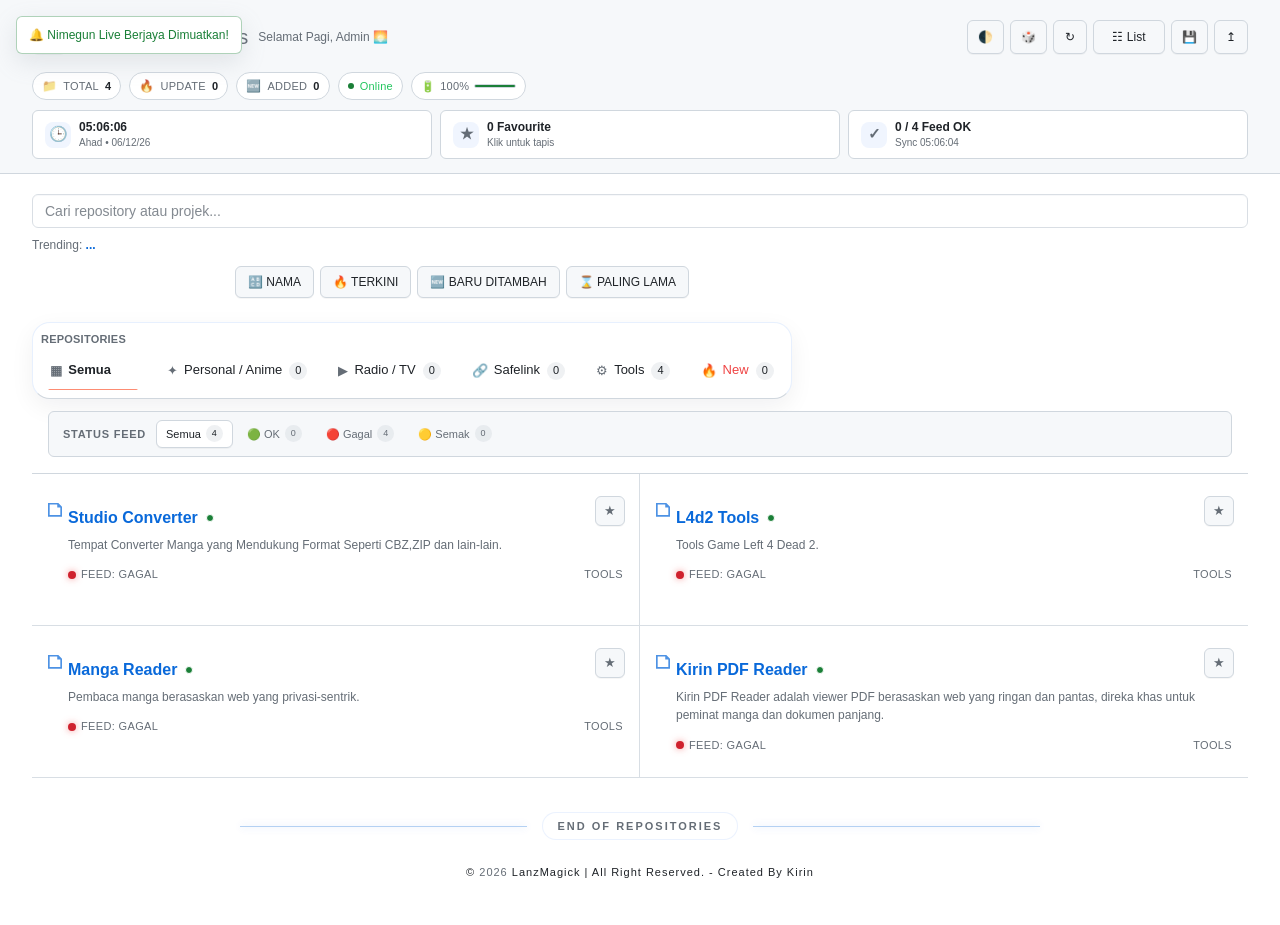
==== commit 81699df4: "Add files via upload" ====
--- a/index.html
+++ b/index.html
@@ -3,9 +3,10 @@
  <head>
   <meta charset="utf-8">
   <title>
-   Nimegun
+   Nimegun · Projects
   </title>
   <meta content="width=device-width, initial-scale=1" name="viewport">
+  <meta name="theme-color" content="#f6f8fa">
   <link href="style.css" rel="stylesheet">
  </head>
  <body data-theme="light">
@@ -158,7 +159,7 @@
    </div>
   </header>
   <nav class="controls">
-   <input id="searchBar" onkeyup="searchFunction()" placeholder="Cari nama blog..." type="text">
+   <input id="searchBar" onkeyup="searchFunction()" placeholder="Cari repository atau projek..." type="text">
    <div id="trendingBox" onclick="quickSearch()">
     Trending:
     <b id="trendWord">
@@ -175,7 +176,7 @@
    </div>
    <div class="category-menu">
     <span class="category-title">
-     Kategori Blog
+     Repositories
     </span>
     <div class="filter-group">
      <button class="filter-btn active" onclick='filterBlog("all")'>
@@ -235,7 +236,7 @@
   </button>
   <div class="hub-divider">
    <span>
-    Tamat Halaman
+    End of repositories
    </span>
   </div>
   <footer>
--- a/style.css
+++ b/style.css
@@ -1591,3 +1591,1580 @@
     padding-left: 37px;
   }
 }
+
+/* =========================================================
+   NIMEGUN v18.0 — GITHUB PAGES / REPOSITORY UI REWORK
+   Visual-only compatibility layer. Existing JS/core behavior is retained.
+   ========================================================= */
+
+:root {
+  color-scheme: light;
+  --bg: #ffffff;
+  --card: #ffffff;
+  --text: #1f2328;
+  --sub: #656d76;
+  --accent: #0969da;
+  --gh-canvas: #ffffff;
+  --gh-canvas-subtle: #f6f8fa;
+  --gh-canvas-inset: #f6f8fa;
+  --gh-border: #d0d7de;
+  --gh-border-muted: #d8dee4;
+  --gh-fg: #1f2328;
+  --gh-muted: #656d76;
+  --gh-link: #0969da;
+  --gh-success: #1a7f37;
+  --gh-danger: #cf222e;
+  --gh-attention: #9a6700;
+  --gh-done: #8250df;
+  --gh-neutral: #afb8c1;
+  --gh-btn-bg: #f6f8fa;
+  --gh-btn-hover: #f3f4f6;
+  --gh-shadow: 0 1px 0 rgba(31,35,40,.04);
+  --gh-overlay: 0 8px 24px rgba(140,149,159,.20);
+  --gh-radius: 6px;
+  --gh-radius-lg: 8px;
+}
+
+[data-theme='dark'] {
+  color-scheme: dark;
+  --bg: #0d1117;
+  --card: #0d1117;
+  --text: #e6edf3;
+  --sub: #8d96a0;
+  --accent: #2f81f7;
+  --gh-canvas: #0d1117;
+  --gh-canvas-subtle: #161b22;
+  --gh-canvas-inset: #010409;
+  --gh-border: #30363d;
+  --gh-border-muted: #21262d;
+  --gh-fg: #e6edf3;
+  --gh-muted: #8d96a0;
+  --gh-link: #2f81f7;
+  --gh-success: #3fb950;
+  --gh-danger: #f85149;
+  --gh-attention: #d29922;
+  --gh-done: #a371f7;
+  --gh-neutral: #6e7681;
+  --gh-btn-bg: #21262d;
+  --gh-btn-hover: #30363d;
+  --gh-shadow: 0 0 transparent;
+  --gh-overlay: 0 8px 24px #010409;
+}
+
+html {
+  background: var(--gh-canvas);
+  scrollbar-color: var(--gh-neutral) var(--gh-canvas-subtle);
+}
+
+* {
+  box-sizing: border-box;
+}
+
+body {
+  margin: 0;
+  padding: 0 0 36px;
+  background: var(--gh-canvas);
+  color: var(--gh-fg);
+  font-family: -apple-system, BlinkMacSystemFont, "Segoe UI", "Noto Sans", Helvetica, Arial, sans-serif, "Apple Color Emoji", "Segoe UI Emoji";
+  font-size: 14px;
+  line-height: 1.5;
+  letter-spacing: 0;
+  transition: background-color .18s ease, color .18s ease;
+}
+
+button,
+input {
+  font: inherit;
+}
+
+button {
+  -webkit-tap-highlight-color: transparent;
+}
+
+::selection {
+  background: rgba(9,105,218,.22);
+}
+
+::-webkit-scrollbar {
+  width: 10px;
+  height: 10px;
+}
+
+::-webkit-scrollbar-track {
+  background: var(--gh-canvas-subtle);
+}
+
+::-webkit-scrollbar-thumb {
+  background: var(--gh-neutral);
+  border: 2px solid var(--gh-canvas-subtle);
+  border-radius: 999px;
+}
+
+::-webkit-scrollbar-thumb:hover {
+  background: var(--gh-muted);
+}
+
+.progress-container {
+  height: 3px;
+  background: transparent;
+}
+
+.progress-bar {
+  height: 3px;
+  background: var(--gh-link);
+  box-shadow: none;
+}
+
+/* ---------- Repository-style header ---------- */
+.dashboard-header,
+.dashboard-header.header-collapsed {
+  position: relative !important;
+  top: auto !important;
+  padding: 0 !important;
+  background: var(--gh-canvas-subtle);
+  border-bottom: 1px solid var(--gh-border);
+  transform: none !important;
+}
+
+.dashboard-shell,
+.dashboard-header.header-collapsed .dashboard-shell {
+  width: min(100% - 32px, 1216px);
+  max-width: 1216px;
+  margin: 0 auto;
+  padding: 16px 0 14px;
+  border: 0;
+  border-radius: 0;
+  background: transparent;
+  box-shadow: none;
+}
+
+.dashboard-top {
+  display: flex;
+  align-items: center;
+  justify-content: space-between;
+  gap: 20px;
+  min-height: 42px;
+}
+
+.dashboard-brand,
+.dashboard-header.header-collapsed .dashboard-brand {
+  display: flex;
+  flex-direction: row;
+  align-items: center;
+  gap: 10px;
+  min-width: 0;
+}
+
+.dashboard-brand::before {
+  content: "N";
+  display: grid;
+  place-items: center;
+  width: 32px;
+  height: 32px;
+  flex: 0 0 32px;
+  border: 1px solid var(--gh-border);
+  border-radius: 6px;
+  background: var(--gh-canvas);
+  color: var(--gh-fg);
+  font-size: 16px;
+  font-weight: 700;
+  line-height: 1;
+  box-shadow: var(--gh-shadow);
+}
+
+.dashboard-header h1,
+.dashboard-header.header-collapsed h1,
+header h1,
+[data-theme='dark'] header h1 {
+  margin: 0;
+  padding: 0;
+  border: 0;
+  border-radius: 0;
+  background: transparent;
+  color: var(--gh-fg);
+  box-shadow: none;
+  font-size: 20px;
+  font-weight: 600;
+  line-height: 1.25;
+  transform: none;
+}
+
+.dashboard-header h1::after {
+  content: " / projects";
+  color: var(--gh-muted);
+  font-weight: 400;
+}
+
+.dashboard-header h1:hover,
+header h1:hover {
+  border: 0;
+  box-shadow: none;
+  transform: none;
+}
+
+.dashboard-header .admin-welcome,
+.dashboard-header.header-collapsed .admin-welcome {
+  max-width: 380px;
+  margin: 0;
+  color: var(--gh-muted);
+  font-size: 12px;
+  font-weight: 400;
+  white-space: nowrap;
+  overflow: hidden;
+  text-overflow: ellipsis;
+  opacity: 1;
+}
+
+.header-actions {
+  display: flex;
+  align-items: center;
+  justify-content: flex-end;
+  gap: 6px;
+  max-width: none;
+  overflow: visible;
+}
+
+.header-action,
+.sort-btn,
+.view-btn {
+  min-height: 32px;
+  padding: 5px 10px;
+  border: 1px solid var(--gh-border);
+  border-radius: 6px;
+  background: var(--gh-btn-bg);
+  color: var(--gh-fg);
+  box-shadow: var(--gh-shadow);
+  font-size: 12px;
+  font-weight: 500;
+  line-height: 20px;
+  transition: background-color .12s ease, border-color .12s ease, color .12s ease;
+}
+
+.header-action:hover,
+.sort-btn:hover,
+.view-btn:hover {
+  background: var(--gh-btn-hover);
+  border-color: var(--gh-neutral);
+  color: var(--gh-fg);
+  transform: none;
+  box-shadow: var(--gh-shadow);
+}
+
+.header-action:focus-visible,
+.sort-btn:focus-visible,
+.filter-btn:focus-visible,
+#searchBar:focus-visible,
+.header-addon-btn:focus-visible,
+.scroll-top-btn:focus-visible {
+  outline: 2px solid var(--gh-link);
+  outline-offset: 2px;
+}
+
+.header-action.refreshing,
+.sort-btn.refreshing {
+  color: var(--gh-link);
+  border-color: var(--gh-link);
+}
+
+.header-view-btn {
+  min-width: 72px;
+}
+
+/* ---------- Compact repository summary ---------- */
+.dashboard-stats,
+.dashboard-header.header-collapsed .dashboard-stats {
+  display: flex;
+  align-items: center;
+  gap: 8px;
+  max-height: none;
+  margin-top: 14px;
+  opacity: 1;
+  overflow-x: auto;
+  overflow-y: hidden;
+  pointer-events: auto;
+  transform: none;
+  scrollbar-width: none;
+}
+
+.dashboard-stats::-webkit-scrollbar {
+  display: none;
+}
+
+.dash-stat {
+  display: inline-flex;
+  align-items: center;
+  gap: 6px;
+  min-height: 28px;
+  padding: 3px 9px;
+  border: 1px solid var(--gh-border);
+  border-radius: 999px;
+  background: var(--gh-canvas);
+  color: var(--gh-muted);
+  box-shadow: none;
+  font-size: 11px;
+  font-weight: 500;
+  white-space: nowrap;
+}
+
+.dash-stat b {
+  color: var(--gh-fg);
+  font-size: 11px;
+  font-weight: 600;
+}
+
+.dash-stat-icon {
+  font-size: 12px;
+  filter: grayscale(.3);
+}
+
+.dash-stat-button {
+  cursor: pointer;
+}
+
+.dash-stat-button:hover {
+  border-color: var(--gh-neutral);
+  background: var(--gh-canvas-subtle);
+  transform: none;
+}
+
+.dash-status {
+  color: var(--gh-success);
+}
+
+.dot-net,
+.status-online,
+.status-ok {
+  background: var(--gh-success) !important;
+  box-shadow: none !important;
+}
+
+.dot-net.offline,
+.status-error {
+  background: var(--gh-danger) !important;
+}
+
+.dash-battery {
+  gap: 5px;
+}
+
+.battery-meter {
+  width: 42px;
+  height: 7px;
+  border: 1px solid var(--gh-border);
+  border-radius: 2px;
+  background: var(--gh-canvas-subtle);
+  overflow: hidden;
+}
+
+#batLevel {
+  height: 100%;
+  background: var(--gh-success);
+  border-radius: 0;
+}
+
+.dashboard-addons,
+.dashboard-header.header-collapsed .dashboard-addons {
+  display: grid;
+  grid-template-columns: repeat(3, minmax(0, 1fr));
+  gap: 8px;
+  max-height: none;
+  margin-top: 10px;
+  opacity: 1;
+  overflow: visible;
+  pointer-events: auto;
+  transform: none;
+}
+
+.header-addon {
+  min-width: 0;
+  padding: 10px 12px;
+  border: 1px solid var(--gh-border);
+  border-radius: 6px;
+  background: var(--gh-canvas);
+  color: var(--gh-fg);
+  box-shadow: none;
+}
+
+.header-addon-btn {
+  cursor: pointer;
+  text-align: left;
+}
+
+.header-addon-btn:hover,
+.header-addon-btn.active {
+  border-color: var(--gh-neutral);
+  background: var(--gh-canvas-subtle);
+  transform: none;
+  box-shadow: none;
+}
+
+.addon-icon {
+  color: var(--gh-muted);
+  font-size: 15px;
+}
+
+.addon-copy b {
+  color: var(--gh-fg);
+  font-size: 12px;
+  font-weight: 600;
+}
+
+.addon-copy small {
+  color: var(--gh-muted);
+  font-size: 10px;
+  font-weight: 400;
+}
+
+/* ---------- Repository controls / tabs ---------- */
+.controls {
+  width: min(100% - 32px, 1216px);
+  margin: 0 auto;
+  padding: 20px 0 0;
+  align-items: stretch;
+  background: var(--gh-canvas) !important;
+  box-shadow: none !important;
+  text-align: left;
+}
+
+#searchBar {
+  width: 100%;
+  max-width: none;
+  height: 34px;
+  padding: 5px 12px;
+  border: 1px solid var(--gh-border);
+  border-radius: 6px;
+  background: var(--gh-canvas);
+  color: var(--gh-fg);
+  box-shadow: inset 0 1px 0 rgba(208,215,222,.20);
+  font-size: 14px;
+  line-height: 20px;
+}
+
+#searchBar::placeholder {
+  color: var(--gh-muted);
+  opacity: 1;
+}
+
+#searchBar:focus {
+  border-color: var(--gh-link);
+  background: var(--gh-canvas);
+  box-shadow: 0 0 0 3px rgba(9,105,218,.15);
+}
+
+#trendingBox {
+  align-self: flex-start;
+  margin: 8px 0 0;
+  padding: 0;
+  border: 0;
+  background: transparent;
+  color: var(--gh-muted);
+  font-size: 12px;
+  font-weight: 400;
+}
+
+#trendingBox b {
+  color: var(--gh-link);
+  font-weight: 600;
+}
+
+#trendingBox:hover {
+  color: var(--gh-link);
+  background: transparent;
+  transform: none;
+}
+
+.sort-group {
+  display: flex;
+  gap: 6px;
+  margin-top: 12px;
+}
+
+.sort-btn {
+  padding-inline: 12px;
+  cursor: pointer;
+}
+
+.sort-btn.active-sort {
+  border-color: rgba(9,105,218,.35);
+  background: rgba(9,105,218,.08);
+  color: var(--gh-link);
+}
+
+.category-menu {
+  margin-top: 16px;
+  border-bottom: 1px solid var(--gh-border);
+}
+
+.category-title {
+  display: block;
+  margin: 0 0 4px;
+  color: var(--gh-muted);
+  font-size: 11px;
+  font-weight: 600;
+  letter-spacing: .02em;
+  text-transform: uppercase;
+}
+
+.filter-group {
+  display: flex;
+  justify-content: flex-start;
+  flex-wrap: wrap;
+  gap: 0;
+  margin: 0;
+}
+
+.category-menu .filter-btn,
+.filter-btn {
+  position: relative;
+  min-height: 38px;
+  padding: 8px 12px;
+  border: 0;
+  border-radius: 0;
+  background: transparent;
+  color: var(--gh-fg);
+  box-shadow: none;
+  font-size: 13px;
+  font-weight: 500;
+  text-transform: none;
+  cursor: pointer;
+}
+
+.category-menu .filter-btn:hover:not(.active),
+.filter-btn:hover:not(.active) {
+  border: 0;
+  background: transparent;
+  color: var(--gh-fg);
+}
+
+.category-menu .filter-btn:hover:not(.active)::after,
+.filter-btn:hover:not(.active)::after {
+  content: "";
+  position: absolute;
+  left: 10px;
+  right: 10px;
+  bottom: -1px;
+  height: 2px;
+  border-radius: 2px 2px 0 0;
+  background: var(--gh-border);
+}
+
+.category-menu .filter-btn.active,
+.filter-btn.active,
+[data-theme='dark'] .filter-btn.active {
+  border: 0;
+  background: transparent !important;
+  color: var(--gh-fg) !important;
+  box-shadow: none;
+  font-weight: 600;
+}
+
+.category-menu .filter-btn.active::after,
+.filter-btn.active::after {
+  content: "";
+  position: absolute;
+  left: 10px;
+  right: 10px;
+  bottom: -1px;
+  height: 2px;
+  border-radius: 2px 2px 0 0;
+  background: #fd8c73;
+}
+
+.filter-icon {
+  color: var(--gh-muted);
+  font-size: 12px;
+}
+
+.filter-count {
+  margin-left: 2px;
+  padding: 0 6px;
+  border-radius: 2em;
+  background: rgba(175,184,193,.20);
+  color: var(--gh-fg);
+  font-size: 11px;
+  font-weight: 500;
+}
+
+/* ---------- Secondary feed filter ---------- */
+.feed-filter-bar {
+  width: min(100% - 32px, 1216px);
+  margin: 12px auto 0;
+  padding: 8px;
+  justify-content: flex-start;
+  gap: 4px;
+  overflow-x: auto;
+  border: 1px solid var(--gh-border);
+  border-radius: 6px;
+  background: var(--gh-canvas-subtle);
+  box-shadow: none;
+}
+
+.feed-filter-label {
+  padding: 4px 6px;
+  color: var(--gh-muted);
+  font-size: 11px;
+  font-weight: 600;
+}
+
+.feed-filter-btn {
+  min-height: 28px;
+  padding: 4px 9px;
+  border: 1px solid transparent;
+  border-radius: 6px;
+  background: transparent;
+  color: var(--gh-muted);
+  font-size: 11px;
+  font-weight: 500;
+}
+
+.feed-filter-btn:hover {
+  background: var(--gh-canvas);
+  color: var(--gh-fg);
+}
+
+.feed-filter-btn.active {
+  border-color: var(--gh-border);
+  background: var(--gh-canvas);
+  color: var(--gh-fg);
+  box-shadow: var(--gh-shadow);
+}
+
+.feed-filter-count,
+.feed-filter-btn.active .feed-filter-count {
+  background: rgba(175,184,193,.20);
+  color: inherit;
+}
+
+/* ---------- Main repository area ---------- */
+.container {
+  width: min(100% - 32px, 1216px);
+  max-width: 1216px;
+  margin: 16px auto 34px;
+  padding: 0;
+}
+
+.grid-container {
+  display: grid;
+  grid-template-columns: repeat(2, minmax(0, 1fr));
+  gap: 0;
+  border-top: 1px solid var(--gh-border);
+}
+
+.blog-card {
+  min-width: 0;
+  min-height: 152px;
+  margin: 0;
+  padding: 24px 16px 22px 36px;
+  border: 0;
+  border-bottom: 1px solid var(--gh-border-muted);
+  border-radius: 0;
+  background: var(--gh-canvas);
+  color: var(--gh-fg);
+  box-shadow: none;
+  text-decoration: none;
+  transform: none;
+  transition: background-color .12s ease;
+}
+
+.grid-container:not(.list-view) .blog-card:nth-child(odd) {
+  border-right: 1px solid var(--gh-border-muted);
+}
+
+.blog-card:hover {
+  border-color: var(--gh-border-muted);
+  background: var(--gh-canvas-subtle);
+  box-shadow: none;
+  transform: none;
+}
+
+.blog-card.visited {
+  background: var(--gh-canvas);
+}
+
+.blog-card.visited:hover {
+  background: var(--gh-canvas-subtle);
+}
+
+.blog-card.is-pinned {
+  background: rgba(9,105,218,.035);
+}
+
+.blog-card h3 {
+  display: flex;
+  align-items: center;
+  gap: 0;
+  min-height: 24px;
+  margin: 0 46px 6px 0;
+  padding: 0;
+  color: var(--gh-link);
+  font-size: 16px;
+  font-weight: 600;
+  line-height: 1.5;
+}
+
+.blog-card h3::before {
+  content: "";
+  position: absolute;
+  left: 16px;
+  top: 29px;
+  width: 14px;
+  height: 14px;
+  opacity: .72;
+  background: currentColor;
+  clip-path: polygon(12% 0, 72% 0, 100% 28%, 100% 100%, 0 100%, 0 0, 12% 0, 12% 12%, 12% 88%, 88% 88%, 88% 34%, 66% 34%, 66% 12%, 12% 12%);
+}
+
+.blog-card h3 .status-dot {
+  order: 2;
+  width: 8px;
+  height: 8px;
+  margin: 0 0 0 8px;
+  border: 1px solid var(--gh-canvas);
+  flex: 0 0 8px;
+}
+
+.blog-card p {
+  max-width: 95%;
+  margin: 0 0 12px;
+  color: var(--gh-muted);
+  font-size: 12px;
+  line-height: 1.55;
+}
+
+.card-meta-line,
+.last-update {
+  color: var(--gh-muted);
+  font-size: 11px;
+  font-weight: 400;
+}
+
+.feed-state {
+  border: 0;
+  background: transparent;
+  color: var(--gh-muted);
+  font-size: 11px;
+}
+
+.feed-state-dot {
+  width: 8px;
+  height: 8px;
+  box-shadow: none;
+}
+
+.feed-state.ok .feed-state-dot { background: var(--gh-success); }
+.feed-state.error .feed-state-dot { background: var(--gh-danger); }
+.feed-state.checking .feed-state-dot { background: var(--gh-attention); }
+
+.pin-btn {
+  top: 22px;
+  right: 14px;
+  left: auto;
+  width: 30px;
+  height: 30px;
+  border: 1px solid var(--gh-border);
+  border-radius: 6px;
+  background: var(--gh-btn-bg);
+  color: var(--gh-muted);
+  box-shadow: var(--gh-shadow);
+  font-size: 13px;
+}
+
+.pin-btn:hover {
+  border-color: var(--gh-neutral);
+  background: var(--gh-btn-hover);
+  color: var(--gh-fg);
+  transform: none;
+}
+
+.pin-btn.pinned {
+  border-color: rgba(9,105,218,.35);
+  background: rgba(9,105,218,.08);
+  color: var(--gh-link);
+}
+
+.badge-container {
+  position: static;
+  display: flex;
+  flex-wrap: wrap;
+  gap: 5px;
+  margin: 0 0 8px;
+}
+
+.badge-new,
+.badge-added,
+.badge-type {
+  display: inline-flex;
+  align-items: center;
+  min-height: 20px;
+  padding: 1px 7px;
+  border: 1px solid currentColor;
+  border-radius: 2em;
+  background: transparent;
+  box-shadow: none;
+  font-size: 10px;
+  font-weight: 600;
+  line-height: 16px;
+  text-transform: none;
+}
+
+.badge-new {
+  color: var(--gh-success);
+}
+
+.badge-added {
+  color: var(--gh-done);
+}
+
+.badge-type {
+  color: var(--gh-muted);
+}
+
+.badge-countdown {
+  margin-top: 8px;
+  padding: 0;
+  border: 0;
+  border-radius: 0;
+  background: transparent;
+}
+
+.badge-countdown.show {
+  display: grid;
+  gap: 4px;
+}
+
+.countdown-row {
+  min-height: 24px;
+  padding: 3px 8px;
+  border: 1px solid var(--gh-border-muted);
+  border-radius: 6px;
+  background: var(--gh-canvas-subtle);
+  color: var(--gh-muted);
+  font-size: 10px;
+}
+
+.countdown-time {
+  color: var(--gh-fg);
+  font-family: ui-monospace, SFMono-Regular, SF Mono, Menlo, Consolas, "Liberation Mono", monospace;
+  font-size: 10px;
+}
+
+.countdown-update-type {
+  border-radius: 2em;
+  background: rgba(175,184,193,.18);
+  color: var(--gh-fg);
+}
+
+.time-progress-track {
+  background: var(--gh-border-muted);
+}
+
+.time-progress-fill {
+  background: var(--gh-link);
+}
+
+.grid-container.list-view {
+  grid-template-columns: 1fr;
+  border-top: 1px solid var(--gh-border);
+}
+
+.grid-container.list-view .blog-card,
+.grid-container.list-view .blog-card:nth-child(odd) {
+  min-height: 124px;
+  padding: 22px 16px 20px 36px;
+  border-right: 0;
+}
+
+.grid-container.list-view .blog-card h3 {
+  padding: 0;
+}
+
+.grid-container.list-view .blog-card .pin-btn {
+  top: 20px;
+  right: 14px;
+  left: auto;
+}
+
+/* ---------- Recently opened / activity ---------- */
+.utility-panels,
+.utility-panels.empty {
+  width: min(100% - 32px, 1216px);
+  margin: 16px auto 0;
+  grid-template-columns: 1fr !important;
+  gap: 0;
+}
+
+.utility-panels.empty {
+  display: none !important;
+}
+
+.utility-panel,
+#recentPanel {
+  width: 100%;
+  padding: 12px;
+  border: 1px solid var(--gh-border);
+  border-radius: 6px;
+  background: var(--gh-canvas-subtle);
+  box-shadow: none;
+}
+
+.utility-head {
+  margin-bottom: 8px;
+}
+
+.utility-title,
+#recentPanel .utility-title {
+  color: var(--gh-fg);
+  font-size: 12px;
+  font-weight: 600;
+  letter-spacing: 0;
+  text-transform: none;
+}
+
+.utility-sub,
+#recentPanel .utility-sub {
+  color: var(--gh-muted);
+  font-size: 10px;
+  font-weight: 400;
+}
+
+.utility-list {
+  gap: 6px;
+}
+
+.recent-item,
+#recentPanel .recent-item {
+  min-width: 175px;
+  max-width: 240px;
+  padding: 9px 10px;
+  border: 1px solid var(--gh-border);
+  border-radius: 6px;
+  background: var(--gh-canvas);
+  color: var(--gh-fg);
+  box-shadow: var(--gh-shadow);
+}
+
+.recent-item:hover {
+  border-color: var(--gh-neutral);
+  background: var(--gh-btn-hover);
+  transform: none;
+}
+
+.recent-name,
+#recentPanel .recent-name {
+  color: var(--gh-link);
+  font-size: 11px;
+  font-weight: 600;
+}
+
+.recent-category,
+#recentPanel .recent-category {
+  color: var(--gh-muted);
+  font-size: 9px;
+  font-weight: 500;
+  text-transform: none;
+}
+
+.recent-time,
+#recentPanel .recent-time {
+  color: var(--gh-muted);
+  font-size: 9px;
+  font-weight: 400;
+}
+
+/* ---------- Today/update panel ---------- */
+.today-panel {
+  border: 1px solid var(--gh-border);
+  border-radius: 6px;
+  background: var(--gh-canvas-subtle);
+  box-shadow: none;
+}
+
+.today-title {
+  color: var(--gh-fg);
+  font-size: 12px;
+  font-weight: 600;
+}
+
+.today-sub {
+  color: var(--gh-muted);
+  font-size: 10px;
+}
+
+.today-chip {
+  border: 1px solid var(--gh-border);
+  border-radius: 6px;
+  background: var(--gh-canvas);
+  color: var(--gh-fg);
+  box-shadow: none;
+}
+
+.today-chip:hover {
+  border-color: var(--gh-neutral);
+  background: var(--gh-btn-hover);
+  transform: none;
+}
+
+.today-chip .today-kind {
+  color: var(--gh-muted);
+}
+
+/* ---------- Menus / dialogs ---------- */
+#notifBubble {
+  top: 16px;
+  left: -420px;
+  padding: 9px 12px;
+  border: 1px solid rgba(26,127,55,.35);
+  border-radius: 6px;
+  background: var(--gh-canvas);
+  color: var(--gh-success);
+  box-shadow: var(--gh-overlay);
+  font-size: 12px;
+  font-weight: 500;
+}
+
+#notifBubble.show {
+  left: 16px;
+}
+
+#customMenu,
+.fab-menu {
+  border: 1px solid var(--gh-border);
+  border-radius: 6px;
+  background: var(--gh-canvas);
+  box-shadow: var(--gh-overlay);
+  overflow: hidden;
+}
+
+.menu-opt,
+.menu-item {
+  min-height: 34px;
+  padding: 7px 12px;
+  color: var(--gh-fg);
+  font-size: 12px;
+  font-weight: 400;
+}
+
+.menu-opt:hover,
+.menu-item:hover {
+  background: var(--gh-link);
+  color: #ffffff;
+}
+
+#linkLock,
+.change-modal {
+  border: 1px solid var(--gh-border);
+  border-radius: 8px;
+  background: var(--gh-canvas);
+  color: var(--gh-fg);
+  box-shadow: var(--gh-overlay);
+}
+
+#linkLock h3,
+.change-head h3 {
+  color: var(--gh-fg);
+  font-weight: 600;
+}
+
+#lockKey {
+  border: 1px solid var(--gh-border);
+  border-radius: 6px;
+  background: var(--gh-canvas);
+  color: var(--gh-fg);
+}
+
+#lockKey:focus {
+  border-color: var(--gh-link);
+  box-shadow: 0 0 0 3px rgba(9,105,218,.15);
+}
+
+#btnUnlock,
+.btn-cancel,
+.change-close,
+.fab-main {
+  border: 1px solid var(--gh-border);
+  border-radius: 6px;
+  box-shadow: var(--gh-shadow);
+}
+
+#btnUnlock {
+  border-color: rgba(31,136,61,.45);
+  background: #1f883d;
+  color: #ffffff;
+}
+
+#btnUnlock:hover {
+  background: #1a7f37;
+}
+
+.btn-cancel,
+.change-close {
+  background: var(--gh-btn-bg);
+  color: var(--gh-fg);
+}
+
+.overlay,
+#changeLogOverlay {
+  background: rgba(27,31,36,.55);
+  backdrop-filter: none;
+}
+
+.change-head {
+  border-bottom-color: var(--gh-border);
+  background: var(--gh-canvas-subtle);
+}
+
+.change-entry {
+  border-bottom-color: var(--gh-border-muted);
+}
+
+.change-type {
+  border-radius: 2em;
+  background: rgba(175,184,193,.18);
+}
+
+.change-time,
+.change-text,
+.change-head p {
+  color: var(--gh-muted);
+}
+
+/* ---------- Floating helpers ---------- */
+.scroll-top-btn,
+.fab-main {
+  width: 38px;
+  height: 38px;
+  border: 1px solid var(--gh-border);
+  border-radius: 6px;
+  background: var(--gh-btn-bg);
+  color: var(--gh-fg);
+  box-shadow: var(--gh-overlay);
+}
+
+.scroll-top-btn:hover,
+.fab-main:hover {
+  border-color: var(--gh-neutral);
+  background: var(--gh-btn-hover);
+  color: var(--gh-fg);
+  transform: translateY(-1px);
+}
+
+/* ---------- Footer ---------- */
+.hub-divider {
+  width: min(100% - 32px, 1216px);
+  margin: 30px auto 0;
+  color: var(--gh-muted);
+  font-size: 11px;
+}
+
+.hub-divider::before {
+  background: var(--gh-border);
+}
+
+.hub-divider span {
+  background: var(--gh-canvas);
+}
+
+footer {
+  width: min(100% - 32px, 1216px);
+  margin: 0 auto;
+  padding: 24px 0 8px;
+  border: 0;
+  background: transparent;
+  color: var(--gh-muted);
+  font-size: 11px;
+}
+
+footer .inner-box {
+  padding: 0;
+  border: 0;
+  background: transparent;
+  box-shadow: none;
+}
+
+/* ---------- Responsive: tablet / phone ---------- */
+@media (max-width: 820px) {
+  .dashboard-shell,
+  .dashboard-header.header-collapsed .dashboard-shell,
+  .controls,
+  .container,
+  .feed-filter-bar,
+  .utility-panels,
+  .hub-divider,
+  footer {
+    width: min(100% - 24px, 1216px);
+  }
+
+  .dashboard-top {
+    align-items: flex-start;
+  }
+
+  .dashboard-brand,
+  .dashboard-header.header-collapsed .dashboard-brand {
+    align-items: flex-start;
+  }
+
+  .dashboard-header .admin-welcome,
+  .dashboard-header.header-collapsed .admin-welcome {
+    max-width: 240px;
+  }
+
+  .header-actions {
+    max-width: 48vw;
+    overflow-x: auto;
+    padding-bottom: 3px;
+    scrollbar-width: none;
+  }
+
+  .header-actions::-webkit-scrollbar {
+    display: none;
+  }
+
+  .header-action {
+    flex: 0 0 auto;
+  }
+
+  .dashboard-addons,
+  .dashboard-header.header-collapsed .dashboard-addons {
+    grid-template-columns: 1fr 1fr;
+  }
+
+  .dashboard-addons .header-addon:first-child {
+    grid-column: 1 / -1;
+  }
+
+  .grid-container {
+    grid-template-columns: 1fr;
+  }
+
+  .grid-container:not(.list-view) .blog-card:nth-child(odd) {
+    border-right: 0;
+  }
+}
+
+@media (max-width: 560px) {
+  body {
+    font-size: 13px;
+  }
+
+  .dashboard-shell,
+  .dashboard-header.header-collapsed .dashboard-shell {
+    padding: 12px 0 10px;
+  }
+
+  .dashboard-top {
+    flex-direction: column;
+    gap: 10px;
+  }
+
+  .dashboard-brand,
+  .dashboard-header.header-collapsed .dashboard-brand {
+    width: 100%;
+    flex-direction: row;
+    align-items: center;
+  }
+
+  .dashboard-brand::before {
+    width: 30px;
+    height: 30px;
+    flex-basis: 30px;
+    font-size: 15px;
+  }
+
+  .dashboard-header h1,
+  .dashboard-header.header-collapsed h1 {
+    font-size: 18px;
+  }
+
+  .dashboard-header h1::after {
+    content: " / projects";
+    font-size: 14px;
+  }
+
+  .dashboard-header .admin-welcome,
+  .dashboard-header.header-collapsed .admin-welcome {
+    display: none;
+  }
+
+  .header-actions {
+    width: 100%;
+    max-width: 100%;
+    justify-content: flex-start;
+  }
+
+  .header-action {
+    min-height: 31px;
+    padding: 4px 9px;
+    font-size: 11px;
+  }
+
+  .dashboard-stats,
+  .dashboard-header.header-collapsed .dashboard-stats {
+    margin-top: 10px;
+  }
+
+  .dash-stat {
+    min-height: 26px;
+    padding: 2px 8px;
+    font-size: 10px;
+  }
+
+  .dash-stat b {
+    font-size: 10px;
+  }
+
+  .dashboard-addons,
+  .dashboard-header.header-collapsed .dashboard-addons {
+    grid-template-columns: 1fr;
+    gap: 6px;
+    margin-top: 8px;
+  }
+
+  .dashboard-addons .header-addon:first-child {
+    grid-column: auto;
+  }
+
+  .header-addon {
+    padding: 8px 10px;
+  }
+
+  .controls {
+    padding-top: 14px;
+  }
+
+  #searchBar {
+    height: 34px;
+    font-size: 14px;
+  }
+
+  .sort-group {
+    width: 100%;
+  }
+
+  .sort-btn {
+    flex: 1;
+    justify-content: center;
+    text-align: center;
+  }
+
+  .category-menu {
+    overflow-x: auto;
+    scrollbar-width: none;
+  }
+
+  .category-menu::-webkit-scrollbar {
+    display: none;
+  }
+
+  .category-title {
+    position: sticky;
+    left: 0;
+  }
+
+  .filter-group {
+    width: max-content;
+    min-width: 100%;
+    flex-wrap: nowrap;
+  }
+
+  .category-menu .filter-btn,
+  .filter-btn {
+    min-height: 36px;
+    padding: 7px 10px;
+    font-size: 11px;
+    white-space: nowrap;
+  }
+
+  .feed-filter-bar {
+    padding: 6px;
+  }
+
+  .feed-filter-label {
+    display: none;
+  }
+
+  .container {
+    margin-top: 12px;
+  }
+
+  .blog-card,
+  .grid-container.list-view .blog-card {
+    min-height: 132px;
+    padding: 18px 12px 18px 34px;
+  }
+
+  .blog-card h3 {
+    min-height: 22px;
+    margin-right: 40px;
+    font-size: 15px;
+  }
+
+  .blog-card h3::before {
+    left: 13px;
+    top: 23px;
+    width: 13px;
+    height: 13px;
+  }
+
+  .blog-card p {
+    max-width: 100%;
+    font-size: 12px;
+  }
+
+  .pin-btn,
+  .grid-container.list-view .blog-card .pin-btn {
+    top: 16px;
+    right: 10px;
+    left: auto;
+    width: 29px;
+    height: 29px;
+  }
+
+  #recentPanel,
+  .utility-panel {
+    padding: 10px;
+  }
+
+  #recentPanel .recent-item,
+  .recent-item {
+    min-width: 150px;
+  }
+
+  #notifBubble.show {
+    left: 12px;
+    right: 12px;
+  }
+
+  .hub-divider {
+    margin-top: 24px;
+  }
+
+  footer {
+    padding-top: 18px;
+    text-align: center;
+  }
+}
+
+@media (max-width: 380px) {
+  .dashboard-shell,
+  .dashboard-header.header-collapsed .dashboard-shell,
+  .controls,
+  .container,
+  .feed-filter-bar,
+  .utility-panels,
+  .hub-divider,
+  footer {
+    width: calc(100% - 18px);
+  }
+
+  .dashboard-header h1,
+  .dashboard-header.header-collapsed h1 {
+    font-size: 17px;
+  }
+
+  .dashboard-header h1::after {
+    font-size: 13px;
+  }
+
+  .header-view-btn {
+    min-width: 60px;
+  }
+
+  .blog-card,
+  .grid-container.list-view .blog-card {
+    padding-right: 10px;
+  }
+}
+
+@media (prefers-reduced-motion: reduce) {
+  *,
+  *::before,
+  *::after {
+    scroll-behavior: auto !important;
+    animation-duration: .001ms !important;
+    animation-iteration-count: 1 !important;
+    transition-duration: .001ms !important;
+  }
+}
+
+/* v18.0 dark-mode specificity cleanup for legacy selectors */
+[data-theme='dark'] #searchBar,
+[data-theme='dark'] #searchBar:focus {
+  background: var(--gh-canvas);
+}
+
+[data-theme='dark'] #searchBar {
+  border-color: var(--gh-border);
+}
+
+[data-theme='dark'] #searchBar:focus {
+  border-color: var(--gh-link);
+}
+
+[data-theme='dark'] .category-menu {
+  border-color: var(--gh-border);
+  background: transparent;
+}
+
+[data-theme='dark'] .filter-btn:not(.active),
+[data-theme='dark'] .category-menu .filter-btn:not(.active) {
+  border: 0;
+  background: transparent;
+  color: var(--gh-fg);
+}
+
+[data-theme='dark'] .badge-countdown,
+[data-theme='dark'] .countdown-update-type {
+  background: transparent;
+  border-color: var(--gh-border-muted);
+}
+
+[data-theme='dark'] .countdown-update-type {
+  background: rgba(110,118,129,.18);
+}
+
+[data-theme='dark'] .dashboard-shell,
+[data-theme='dark'] .dashboard-header.header-collapsed .dashboard-shell {
+  border: 0;
+  background: transparent;
+  box-shadow: none;
+}
+
+[data-theme='dark'] .header-action,
+[data-theme='dark'] .dash-stat,
+[data-theme='dark'] .header-addon {
+  border-color: var(--gh-border);
+  background: var(--gh-btn-bg);
+  color: var(--gh-fg);
+  box-shadow: var(--gh-shadow);
+}
+
+[data-theme='dark'] .dash-stat,
+[data-theme='dark'] .header-addon {
+  background: var(--gh-canvas);
+}
+
+[data-theme='dark'] .feed-filter-bar,
+[data-theme='dark'] .utility-panel,
+[data-theme='dark'] #recentPanel {
+  border-color: var(--gh-border);
+  background: var(--gh-canvas-subtle);
+}
+
+[data-theme='dark'] .recent-item,
+[data-theme='dark'] #recentPanel .recent-item {
+  border-color: var(--gh-border);
+  background: var(--gh-canvas);
+}
+
+[data-theme='dark'] footer .inner-box {
+  border: 0;
+  background: transparent;
+  box-shadow: none;
+}
+
+[data-theme='dark'] .scroll-top-btn {
+  border-color: var(--gh-border);
+  background: var(--gh-btn-bg);
+  color: var(--gh-fg);
+  box-shadow: var(--gh-overlay);
+}
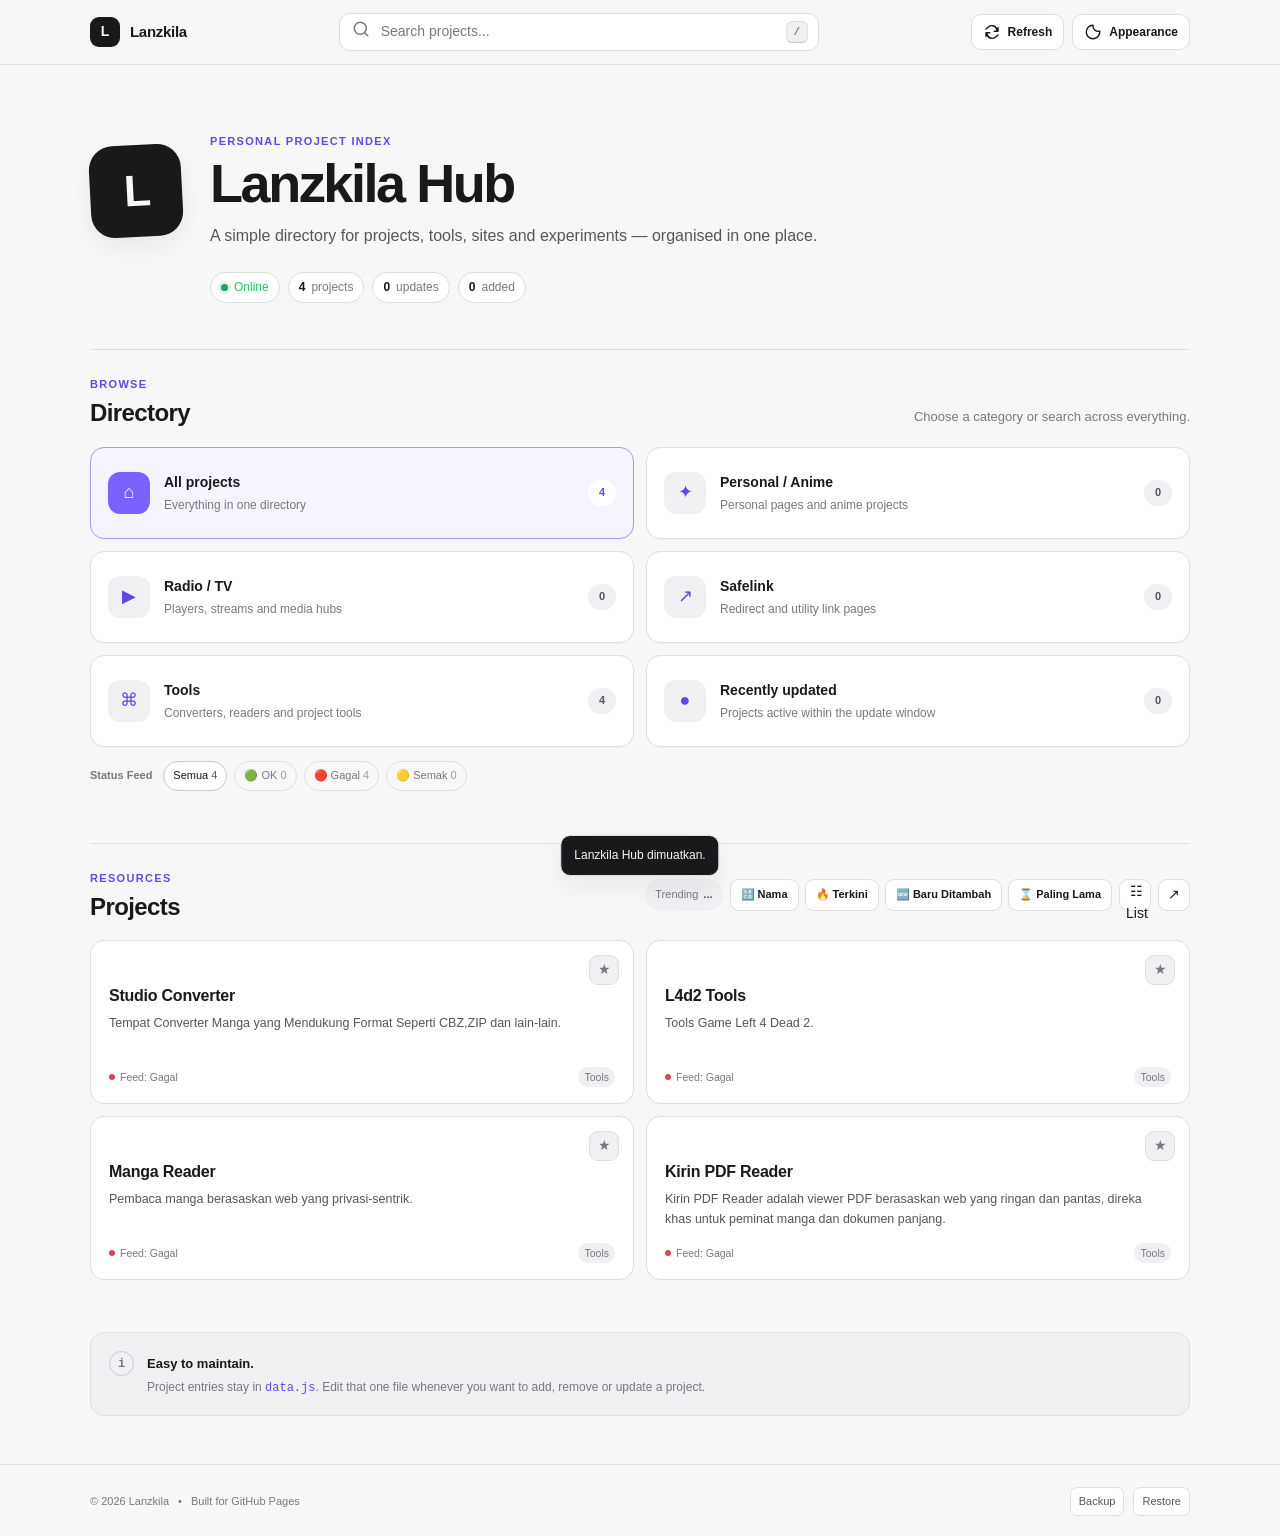
==== commit b917ba6b: "Add files via upload" ====
--- a/index.html
+++ b/index.html
@@ -1,280 +1,181 @@
 <!DOCTYPE html>
 <html lang="ms">
- <head>
+<head>
   <meta charset="utf-8">
-  <title>
-   Nimegun · Projects
-  </title>
-  <meta content="width=device-width, initial-scale=1" name="viewport">
-  <meta name="theme-color" content="#f6f8fa">
-  <link href="style.css" rel="stylesheet">
- </head>
- <body data-theme="light">
-  <div class="progress-container">
-   <div class="progress-bar" id="myBar">
-   </div>
+  <meta name="viewport" content="width=device-width, initial-scale=1">
+  <meta name="theme-color" content="#f7f7f8">
+  <meta name="description" content="Lanzkila Hub — direktori projek dan repositori peribadi.">
+  <title>Lanzkila Hub</title>
+  <link rel="stylesheet" href="style.css">
+</head>
+<body data-theme="light">
+  <div class="progress-container" aria-hidden="true">
+    <div class="progress-bar" id="myBar"></div>
   </div>
-  <div id="notifBubble">
-   🔔 Nimegun Live Berjaya Dimuatkan!
+
+  <div id="notifBubble" role="status" aria-live="polite">Lanzkila Hub dimuatkan.</div>
+
+  <header class="dashboard-header site-header">
+    <div class="topbar-shell">
+      <a class="site-brand" href="#top" aria-label="Lanzkila Hub home">
+        <span class="brand-mark" aria-hidden="true">L</span>
+        <span class="brand-name">Lanzkila</span>
+      </a>
+
+      <label class="header-search" for="searchBar">
+        <span class="search-icon" aria-hidden="true">
+          <svg viewBox="0 0 24 24" width="18" height="18"><path d="m21 21-4.35-4.35m2.35-5.65a8 8 0 1 1-16 0 8 8 0 0 1 16 0Z" fill="none" stroke="currentColor" stroke-width="2" stroke-linecap="round"/></svg>
+        </span>
+        <input id="searchBar" type="search" placeholder="Search projects..." autocomplete="off" oninput="searchFunction()">
+        <kbd>/</kbd>
+      </label>
+
+      <div class="header-actions" aria-label="Page actions">
+        <button class="topbar-button" id="refreshFeedBtn" type="button" onclick="v17RefreshFeeds()" title="Semak update">
+          <svg viewBox="0 0 24 24" width="18" height="18"><path d="M20 6v5h-5M4 18v-5h5M18.5 9A7 7 0 0 0 6.2 6.2L4 8m16 8-2.2 1.8A7 7 0 0 1 5.5 15" fill="none" stroke="currentColor" stroke-width="1.9" stroke-linecap="round" stroke-linejoin="round"/></svg>
+          <span>Refresh</span>
+        </button>
+        <button class="topbar-button" type="button" onclick="toggleTheme()" title="Appearance">
+          <svg viewBox="0 0 24 24" width="18" height="18"><path d="M12 3a9 9 0 1 0 9 9c0-.4 0-.8-.1-1.2A7 7 0 0 1 12 3Z" fill="none" stroke="currentColor" stroke-width="1.9" stroke-linejoin="round"/></svg>
+          <span>Appearance</span>
+        </button>
+      </div>
+    </div>
+  </header>
+
+  <main id="top" class="page-shell">
+    <section class="hero-section" aria-labelledby="pageTitle">
+      <div class="hero-logo" aria-hidden="true">
+        <span>L</span>
+      </div>
+      <div class="hero-copy">
+        <p class="eyebrow">Personal project index</p>
+        <h1 id="pageTitle">Lanzkila Hub</h1>
+        <p class="hero-description">A simple directory for projects, tools, sites and experiments — organised in one place.</p>
+      </div>
+
+      <div class="hero-status" aria-label="Hub status">
+        <div class="status-pill"><span class="dot-net" id="netDot"></span><span id="netText">Online</span></div>
+        <div class="status-pill"><strong id="vCount">0</strong><span>projects</span></div>
+        <button class="status-pill status-pill-button" type="button" onclick="v172OpenNewFilter()"><strong id="oCount">0</strong><span>updates</span></button>
+        <div class="status-pill"><strong id="aCount">0</strong><span>added</span></div>
+      </div>
+    </section>
+
+    <section class="directory-section" aria-labelledby="directoryTitle">
+      <div class="section-heading">
+        <div>
+          <p class="section-kicker">Browse</p>
+          <h2 id="directoryTitle">Directory</h2>
+        </div>
+        <p>Choose a category or search across everything.</p>
+      </div>
+
+      <nav class="controls" aria-label="Project filters">
+        <div class="category-menu">
+          <div class="filter-group">
+            <button class="filter-btn active" type="button" data-filter="all" onclick="filterBlog('all', this)">
+              <span class="filter-icon">⌂</span><span class="filter-copy"><span class="filter-name">All projects</span><span class="filter-desc">Everything in one directory</span></span><span class="filter-count">0</span>
+            </button>
+            <button class="filter-btn" type="button" data-filter="cat1" onclick="filterBlog('cat1', this)">
+              <span class="filter-icon">✦</span><span class="filter-copy"><span class="filter-name">Personal / Anime</span><span class="filter-desc">Personal pages and anime projects</span></span><span class="filter-count">0</span>
+            </button>
+            <button class="filter-btn" type="button" data-filter="cat2" onclick="filterBlog('cat2', this)">
+              <span class="filter-icon">▶</span><span class="filter-copy"><span class="filter-name">Radio / TV</span><span class="filter-desc">Players, streams and media hubs</span></span><span class="filter-count">0</span>
+            </button>
+            <button class="filter-btn" type="button" data-filter="cat3" onclick="filterBlog('cat3', this)">
+              <span class="filter-icon">↗</span><span class="filter-copy"><span class="filter-name">Safelink</span><span class="filter-desc">Redirect and utility link pages</span></span><span class="filter-count">0</span>
+            </button>
+            <button class="filter-btn" type="button" data-filter="cat4" onclick="filterBlog('cat4', this)">
+              <span class="filter-icon">⌘</span><span class="filter-copy"><span class="filter-name">Tools</span><span class="filter-desc">Converters, readers and project tools</span></span><span class="filter-count">0</span>
+            </button>
+            <button class="filter-btn new-filter" type="button" data-filter="new" onclick="filterBlog('new', this)">
+              <span class="filter-icon">●</span><span class="filter-copy"><span class="filter-name">Recently updated</span><span class="filter-desc">Projects active within the update window</span></span><span class="filter-count">0</span>
+            </button>
+          </div>
+        </div>
+      </nav>
+    </section>
+
+    <section class="projects-section" aria-labelledby="projectsTitle">
+      <div class="section-heading project-heading">
+        <div>
+          <p class="section-kicker">Resources</p>
+          <h2 id="projectsTitle">Projects</h2>
+        </div>
+        <div class="project-tools">
+          <div id="trendingBox" class="trend-chip" onclick="quickSearch()" title="Klik untuk cari trend">
+            Trending <strong id="trendWord">...</strong>
+          </div>
+          <div class="sort-group" aria-label="Sort projects">
+            <button class="sort-btn" type="button" onclick='sortGrid("name")'>Name</button>
+            <button class="sort-btn" type="button" onclick='sortGrid("update")'>Latest</button>
+          </div>
+          <button class="icon-button" id="viewToggleBtn" type="button" onclick="v17ToggleView()" title="Tukar paparan">☷</button>
+          <button class="icon-button" type="button" onclick="randomBlog()" title="Random project">↗</button>
+        </div>
+      </div>
+
+      <div class="container">
+        <div class="grid-container" id="blogGrid">
+          <noscript>JavaScript diperlukan untuk memaparkan senarai projek.</noscript>
+        </div>
+      </div>
+    </section>
+
+    <section class="site-note" aria-label="About this directory">
+      <div class="note-icon">i</div>
+      <div>
+        <strong>Easy to maintain.</strong>
+        <p>Project entries stay in <code>data.js</code>. Edit that one file whenever you want to add, remove or update a project.</p>
+      </div>
+    </section>
+  </main>
+
+  <footer class="site-footer">
+    <div class="footer-shell">
+      <span>© <span id="year"></span> Lanzkila</span>
+      <span class="footer-dot">•</span>
+      <span>Built for GitHub Pages</span>
+      <span class="footer-spacer"></span>
+      <button class="footer-link" type="button" onclick="v175ExportSettings()">Backup</button>
+      <button class="footer-link" type="button" onclick="v175ChooseImport()">Restore</button>
+    </div>
+  </footer>
+
+  <button class="scroll-top-btn" id="scrollTopBtn" type="button" onclick="scrollToTop()" aria-label="Return to top" title="Return to top">↑</button>
+
+  <!-- Compatibility / existing logic hooks. Kept out of the visual layout. -->
+  <div class="compat-hooks" aria-hidden="true">
+    <span id="greetText"></span>
+    <span id="headerClock"></span>
+    <span id="headerDate"></span>
+    <span id="headerFavCount">0</span>
+    <span id="headerFeedOkCount">0</span>
+    <span id="headerFeedTotalCount">0</span>
+    <span id="headerLastSync"></span>
+    <span id="batPercent"></span>
+    <span id="batLevel"></span>
+    <button id="headerFavAddon" type="button"></button>
+    <button id="headerFeedAddon" type="button"></button>
   </div>
-  <header class="dashboard-header">
-   <div class="dashboard-shell">
-    <div class="dashboard-top">
-     <div class="dashboard-brand">
-      <h1>
-       Nimegun
-      </h1>
-      <span class="admin-welcome" id="greetText">
-       Sistem Dimuatkan...
-      </span>
-     </div>
-     <div aria-label="Tindakan pantas" class="header-actions">
-      <button class="header-action" onclick="toggleTheme()" title="Tukar tema" type="button">
-       🌓
-      </button>
-      <button class="header-action" onclick="randomBlog()" title="Surprise Blog" type="button">
-       🎲
-      </button>
-      <button class="header-action" id="refreshFeedBtn" onclick="v17RefreshFeeds()" title="Semak update sekarang" type="button">
-       <span class="refresh-icon">
-        &orarr;
-       </span>
-      </button>
-      <button class="header-action header-view-btn" id="viewToggleBtn" onclick="v17ToggleView()" title="Tukar paparan" type="button">
-       ☷ List
-      </button>
-      <button class="header-action" onclick="v175ExportSettings()" title="Backup settings" type="button">
-       💾
-      </button>
-      <button class="header-action" onclick="v175ChooseImport()" title="Restore settings" type="button">
-       &mapstoup;
-      </button>
-     </div>
+
+  <div id="customMenu" class="context-menu">
+    <button class="menu-opt" type="button" onclick="openCurrent()">Open project</button>
+    <button class="menu-opt" type="button" onclick="copyCurrent()">Copy link</button>
+  </div>
+
+  <div id="linkLock" class="lock-dialog" role="dialog" aria-modal="true" aria-labelledby="lockTitle">
+    <h3 id="lockTitle">Private link</h3>
+    <p>Masukkan kunci akses untuk membuka pautan ini.</p>
+    <input id="lockKey" type="password" placeholder="••••••" autocomplete="off">
+    <div class="lock-btns">
+      <button id="btnUnlock" type="button">Unlock</button>
+      <button class="btn-cancel" type="button" onclick="closeLock()">Cancel</button>
     </div>
-    <div class="dashboard-stats">
-     <div class="dash-stat">
-      <span class="dash-stat-icon">
-       📁
-      </span>
-      <span>
-       Total
-      </span>
-      <b id="vCount">
-       0
-      </b>
-     </div>
-     <button class="dash-stat dash-stat-button" onclick="v172OpenNewFilter()" title="Tunjuk semua blog yang masih New" type="button">
-      <span class="dash-stat-icon">
-       🔥
-      </span>
-      <span>
-       Update
-      </span>
-      <b id="oCount">
-       0
-      </b>
-     </button>
-     <div class="dash-stat">
-      <span class="dash-stat-icon">
-       🆕
-      </span>
-      <span>
-       Added
-      </span>
-      <b id="aCount">
-       0
-      </b>
-     </div>
-     <div class="dash-stat dash-status">
-      <span class="dot-net" id="netDot">
-      </span>
-      <span id="netText">
-       Online
-      </span>
-     </div>
-     <div class="dash-stat dash-battery" title="Bateri peranti">
-      <span>
-       🔋
-      </span>
-      <span id="batPercent">
-       --%
-      </span>
-      <span class="battery-meter">
-       <span id="batLevel">
-       </span>
-      </span>
-     </div>
-    </div>
-    <div class="dashboard-addons">
-     <div class="header-addon">
-      <span class="addon-icon">
-       🕒
-      </span>
-      <span class="addon-copy">
-       <b id="headerClock">
-        --:--:--
-       </b>
-       <small id="headerDate">
-        Memuatkan tarikh...
-       </small>
-      </span>
-     </div>
-     <button class="header-addon header-addon-btn" id="headerFavAddon" onclick="v172FilterFavorites()" title="Tunjuk blog Favourite" type="button">
-      <span class="addon-icon">
-       &starf;
-      </span>
-      <span class="addon-copy">
-       <b>
-        <span id="headerFavCount">
-         0
-        </span>
-        Favourite
-       </b>
-       <small>
-        Klik untuk tapis
-       </small>
-      </span>
-     </button>
-     <button class="header-addon header-addon-btn" id="headerFeedAddon" onclick="v17RefreshFeeds()" title="Klik untuk semak feed sekarang" type="button">
-      <span class="addon-icon">
-       &checkmark;
-      </span>
-      <span class="addon-copy">
-       <b>
-        <span id="headerFeedOkCount">
-         0
-        </span>
-        /
-        <span id="headerFeedTotalCount">
-         0
-        </span>
-        Feed OK
-       </b>
-       <small id="headerLastSync">
-        Belum semak
-       </small>
-      </span>
-     </button>
-    </div>
-   </div>
-  </header>
-  <nav class="controls">
-   <input id="searchBar" onkeyup="searchFunction()" placeholder="Cari repository atau projek..." type="text">
-   <div id="trendingBox" onclick="quickSearch()">
-    Trending:
-    <b id="trendWord">
-     ...
-    </b>
-   </div>
-   <div class="sort-group">
-    <button class="sort-btn" onclick='sortGrid("name")'>
-     🔠 Nama
-    </button>
-    <button class="sort-btn" onclick='sortGrid("update")'>
-     🔥 Terkini
-    </button>
-   </div>
-   <div class="category-menu">
-    <span class="category-title">
-     Repositories
-    </span>
-    <div class="filter-group">
-     <button class="filter-btn active" onclick='filterBlog("all")'>
-      <span class="filter-icon">
-       ▦
-      </span>
-      <span>
-       Semua
-      </span>
-     </button>
-     <button class="filter-btn" onclick='filterBlog("cat1")'>
-      <span class="filter-icon">
-       ✦
-      </span>
-      <span>
-       Personal / Anime
-      </span>
-     </button>
-     <button class="filter-btn" onclick='filterBlog("cat2")'>
-      <span class="filter-icon">
-       ▶
-      </span>
-      <span>
-       Radio / TV
-      </span>
-     </button>
-     <button class="filter-btn" onclick='filterBlog("cat3")'>
-      <span class="filter-icon">
-       🔗
-      </span>
-      <span>
-       Safelink
-      </span>
-     </button>
-     <button class="filter-btn" onclick='filterBlog("cat4")'>
-      <span class="filter-icon">
-       ⚙
-      </span>
-      <span>
-       Tools
-      </span>
-     </button>
-    </div>
-   </div>
-  </nav>
-  <div class="container">
-   <div class="grid-container" id="blogGrid">
-    <noscript>
-     JavaScript diperlukan untuk memaparkan senarai blog.
-    </noscript>
-   </div>
   </div>
-  <button aria-label="Ke Atas" class="scroll-top-btn" id="scrollTopBtn" onclick="scrollToTop()" title="Ke Atas" type="button">
-   <span aria-hidden="true">
-    &uarr;
-   </span>
-  </button>
-  <div class="hub-divider">
-   <span>
-    End of repositories
-   </span>
-  </div>
-  <footer>
-   <div class="inner-box">
-    &copy;
-    <span id="year">
-    </span>
-    LanzMagick | All Right Reserved. - Created By Kirin
-   </div>
-  </footer>
-  <div id="customMenu">
-   <div class="menu-opt" onclick="openCurrent()">
-    🌍 Buka Blog
-   </div>
-   <div class="menu-opt" onclick="copyCurrent()">
-    📋 Salin Pautan
-   </div>
-  </div>
-  <div id="linkLock">
-   <h3>
-    🔒 PAUTAN DIKUNCI
-   </h3>
-   <p style="font-size:11px; color:var(--sub); margin:0;">
-    Sila masukkan kunci akses v13.
-   </p>
-   <input id="lockKey" placeholder="&bull;&bull;&bull;&bull;&bull;&bull;" type="password">
-   <div class="lock-btns">
-    <button id="btnUnlock" type="button">
-     BUKA SEKARANG
-    </button>
-    <button class="btn-cancel" onclick="closeLock()" type="button">
-     BATAL AKSES
-    </button>
-   </div>
-  </div>
-  <script src="data.js">
-  </script>
-  <script src="script.js">
-  </script>
- </body>
+
+  <script src="data.js"></script>
+  <script src="script.js"></script>
+</body>
 </html>
--- a/style.css
+++ b/style.css
@@ -1,3170 +1,839 @@
-:root { --bg: #f8fafc; --card: #ffffff; --text: #1e293b; --accent: #3b82f6; --sub: #64748b; }
-[data-theme='dark'] { --bg: #0f172a; --card: #1e293b; --text: #f1f5f9; --accent: #60a5fa; --sub: #94a3b8; }
-body { background: var(--bg); color: var(--text); font-family: 'Inter', sans-serif; margin: 0; transition: 0.3s; padding-bottom: 50px; }
-.progress-container { position: fixed; top: 0; z-index: 2000; width: 100%; height: 4px; background: transparent; }
-.progress-bar { height: 4px; background: var(--accent); width: 0%; transition: width 0.1s ease; }
-
-header { padding: 50px 20px 0; text-align: center; background: transparent; border: none; }
-header h1 { display: inline-block; background: var(--card); color: var(--text); padding: 12px 30px; border-radius: 50px; font-size: 1.6rem; font-weight: 800; border: 1px solid rgba(59, 130, 246, 0.2); box-shadow: 0 4px 15px rgba(0,0,0,0.05); transition: 0.3s; }
-header h1:hover { border-color: var(--accent); box-shadow: 0 0 15px rgba(59, 130, 246, 0.3); transform: translateY(-2px); }
-
-[data-theme='dark'] header h1 { background: #152232; border: 1px solid rgba(61, 187, 238, 0.3); box-shadow: 0 4px 20px rgba(0,0,0,0.5); }
-.stats-bar { font-size: 11px; color: var(--sub); margin-top: 15px; font-weight: 600; letter-spacing: 0.5px; text-transform: uppercase; }
-#notifBubble { position: fixed; top: 20px; left: -350px; background: var(--accent); color: white; padding: 12px 20px; border-radius: 10px; z-index: 10000; transition: 0.5s; box-shadow: 0 10px 20px rgba(0,0,0,0.1); }
-#notifBubble.show { left: 20px; }
-
-.controls { position: relative; background: transparent !important; padding: 10px; z-index: 100; box-shadow: none !important; text-align: center; display: flex; flex-direction: column; align-items: center; }
-.filter-btn { background: rgba(159, 173, 189, 0.1); border: 1px solid rgba(59, 130, 246, 0.1); color: var(--sub); cursor: pointer; font-weight: 700; font-size: 11px; padding: 8px 18px; border-radius: 50px; transition: 0.3s; text-transform: uppercase; outline: none; }
-.filter-btn.active { background: var(--accent) !important; color: #ffffff !important; border-color: var(--accent); box-shadow: 0 4px 15px rgba(59, 130, 246, 0.4); }
-.filter-btn:hover:not(.active) { background: rgba(59, 130, 246, 0.1); color: var(--accent); border-color: var(--accent); }
-[data-theme='dark'] .filter-btn:not(.active) { background: rgba(255, 255, 255, 0.05); border-color: rgba(255, 255, 255, 0.1); }
-
-#searchBar { width: 90%; max-width: 400px; box-sizing: border-box; padding: 12px; border-radius: 10px; border: 1px solid #ddd; background: var(--bg); color: var(--text); outline: none; font-size: 16px; }
-.filter-group { margin-top: 10px; display: flex; justify-content: center; gap: 10px; flex-wrap: wrap; }
-.filter-btn { background: none; border: none; color: var(--sub); cursor: pointer; font-weight: 600; font-size: 13px; padding: 5px 10px; }
-.filter-btn.active { color: var(--accent); border-bottom: 2px solid var(--accent); }
-.container { max-width: 1100px; margin: 30px auto; padding: 0 20px; }
-.grid-container { display: grid; grid-template-columns: repeat(auto-fill, minmax(280px, 1fr)); gap: 20px; }
-.blog-card { background: var(--card); border-radius: 15px; padding: 25px; position: relative; box-shadow: 0 4px 10px rgba(0,0,0,0.05); text-decoration: none; color: inherit; transition: 0.3s; border: 1px solid transparent; display: block; }
-.blog-card:hover { transform: translateY(-5px); border-color: var(--accent); }
-.blog-card.hidden { display: none !important; }
-    
-.badge-new { position: absolute; top: 12px; right: 12px; background: #ef4444; color: white; font-size: 10px; padding: 3px 8px; border-radius: 6px; font-weight: 800; animation: glow-red 1.5s infinite; }
-@keyframes glow-red { 0%, 100% { opacity: 1; } 50% { opacity: 0.6; } }
-
-.status-dot { width: 10px; height: 10px; border-radius: 50%; display: inline-block; margin-right: 8px; }
-.status-online { background: #22c55e; animation: pulse-green 2s infinite; }
-@keyframes pulse-green { 0% { box-shadow: 0 0 0 0px rgba(34, 197, 94, 0.7); } 70% { box-shadow: 0 0 0 8px rgba(34, 197, 94, 0); } 100% { box-shadow: 0 0 0 0px rgba(34, 197, 94, 0); } }
-.last-update { display: none !important; }
-.timer-val { color: var(--accent); font-weight: 700; }
-
-.hub-divider { display: flex; align-items: center; text-align: center; margin: 30px auto; max-width: 800px; color: var(--accent); font-size: 9px; font-weight: 800; text-transform: uppercase; letter-spacing: 2px; }
-.hub-divider::before, .hub-divider::after { content: ''; flex: 1; border-bottom: 1px solid var(--accent); opacity: 0.3; box-shadow: 0 0 8px var(--accent); }
-.hub-divider span { background: var(--bg); padding: 5px 15px; border-radius: 50px; border: 1px solid rgba(59, 130, 246, 0.1); margin: 0 15px; }
-
-.fab-container { position: fixed; bottom: 30px; right: 30px; z-index: 9999; display: flex; flex-direction: column-reverse; align-items: flex-end; gap: 12px; }
-.fab-main { width: 55px; height: 55px; background: var(--accent); color: white; border-radius: 50%; border: none; font-size: 24px; cursor: pointer; box-shadow: 0 5px 15px rgba(0,0,0,0.2); }
-.fab-menu { display: flex; flex-direction: column-reverse; gap: 10px; opacity: 0; visibility: hidden; transform: translateY(20px); transition: 0.3s; }
-.fab-menu.show { opacity: 1; visibility: visible; transform: translateY(0); }
-.menu-item { background: var(--card); color: var(--text); padding: 10px 18px; border-radius: 10px; text-decoration: none; font-size: 13px; font-weight: 600; box-shadow: 0 5px 10px rgba(0,0,0,0.1); cursor: pointer; border: 1px solid rgba(0,0,0,0.05); }
-
-footer { text-align: center; padding: 0 15px 40px; background: transparent; }
-footer span, footer { color: var(--sub); font-size: 10px; letter-spacing: 1px; }
-footer .inner-box { display: inline-block; background: var(--card); padding: 10px 25px; border-radius: 50px; border: 1px solid rgba(59, 130, 246, 0.2); box-shadow: 0 4px 15px rgba(0,0,0,0.05); transition: 0.3s; color: var(--text); }
-footer .inner-box:hover { border-color: var(--accent); box-shadow: 0 0 15px rgba(59, 130, 246, 0.3); transform: translateY(-3px); }
-[data-theme='dark'] footer .inner-box { background: #152232; border: 1px solid rgba(61, 187, 238, 0.3); box-shadow: 0 4px 20px rgba(0,0,0,0.5); }
-
-.badge-container { position: absolute; top: 12px; right: 12px; display: flex; gap: 6px; flex-direction: row-reverse; z-index: 10; }
-.badge-new, .badge-added { position: static !important; display: none; font-size: 10px; padding: 3px 8px; border-radius: 6px; font-weight: 800; text-transform: uppercase; white-space: nowrap; }
-.badge-new { background: #ef4444; color: white; animation: glow-red 1.5s infinite; }
-.badge-added { background: #3b82f6; color: white; animation: glow-blue 1.5s infinite; }
-
-@keyframes glow-red { 0%, 100% { opacity: 1; } 50% { opacity: 0.6; } }
-@keyframes glow-blue { 0%, 100% { box-shadow: 0 0 5px rgba(59,130,246,0.6); } 50% { box-shadow: 0 0 12px rgba(59,130,246,0.9); } }
-
-#searchBar { width: 90%; max-width: 450px; box-sizing: border-box; padding: 14px 20px; border-radius: 12px; border: 2px solid var(--sub); opacity: 0.8; background: var(--card); color: var(--text); outline: none; font-size: 16px; transition: all 0.3s ease; }
-#searchBar:focus { border-color: var(--accent); opacity: 1; box-shadow: 0 0 15px rgba(59, 130, 246, 0.3); transform: translateY(-2px); }
-[data-theme='dark'] #searchBar { border-color: rgba(255, 255, 255, 0.1); }
-[data-theme='dark'] #searchBar:focus { border-color: var(--accent); }
-
-.menu-surprise { color: var(--accent) !important; border-left: 3px solid var(--accent); font-weight: 800 !important; }
-.menu-surprise:hover { background: var(--accent) !important; color: white !important; box-shadow: 0 4px 15px rgba(59, 130, 246, 0.4); }
-
-.blog-card.visited { border-bottom: 3px solid var(--accent); }
-.overlay { display: none; position: fixed; top: 0; left: 0; width: 100%; height: 100%; background: rgba(0,0,0,0.6); z-index: 10000; backdrop-filter: blur(4px); }
-
-.net-status { display: inline-flex; align-items: center; gap: 5px; font-size: 10px; font-weight: 700; text-transform: uppercase; letter-spacing: 1px; margin-top: 5px; }
-.dot-net { width: 8px; height: 8px; border-radius: 50%; background: #22c55e; box-shadow: 0 0 8px #22c55e; }
-.dot-net.offline { background: #ef4444; box-shadow: 0 0 8px #ef4444; }
-
-.sort-group { margin: 20px 0 15px 0; display: flex; justify-content: center; gap: 10px; }
-.sort-btn { background: var(--card); border: 1px solid rgba(59, 130, 246, 0.15); color: var(--sub); padding: 7px 15px; border-radius: 50px; font-size: 11px; font-weight: 700; cursor: pointer; transition: 0.3s; text-transform: uppercase; }
-.sort-btn:hover { border-color: var(--accent); color: var(--accent); background: rgba(59, 130, 246, 0.05); }
-
-#trendingBox { font-size: 11px; color: var(--sub); margin-top: 12px; padding: 5px 15px; background: rgba(159, 173, 189, 0.05); border-radius: 20px; display: inline-block; cursor: pointer; transition: 0.3s; }
-#trendingBox b { color: var(--accent); text-transform: capitalize; }
-#trendingBox:hover { background: rgba(59, 130, 246, 0.1); }
-
-.incognito-active .blog-card.private { display: none !important; }
-.incognito-active h1 { color: #ef4444; text-shadow: 0 0 10px rgba(239, 68, 68, 0.5); }
-
-.status-indicator { width: 8px; height: 8px; border-radius: 50%; display: inline-block; margin-right: 5px; }
-.status-ok { background: #22c55e; box-shadow: 0 0 8px #22c55e; }
-.status-error { background: #ef4444; box-shadow: 0 0 8px #ef4444; }
-
-#customMenu { display: none; position: fixed; background: var(--card); border-radius: 12px; box-shadow: 0 10px 30px rgba(0,0,0,0.3); z-index: 999999; padding: 8px; border: 1px solid rgba(59, 130, 246, 0.2); min-width: 160px; backdrop-filter: blur(10px); }
-.menu-opt { padding: 10px 15px; font-size: 12px; color: var(--text); cursor: pointer; border-radius: 8px; transition: 0.3s; }
-.menu-opt:hover { background: var(--accent); color: white; }
-
-.admin-welcome { font-size: 14px; font-weight: 700; color: var(--text); margin-bottom: 5px; display: block; }
-.battery-meter { width: 100px; height: 4px; background: rgba(159, 173, 189, 0.2); border-radius: 10px; margin: 10px auto; overflow: hidden; display: inline-block; }
-#batLevel { height: 100%; width: 0%; background: var(--accent); box-shadow: 0 0 10px var(--accent); transition: 0.5s; }
-
-.blog-card { opacity: 0; transform: translateY(20px); transition: all 0.6s cubic-bezier(0.4, 0, 0.2, 1); }
-.blog-card.reveal { opacity: 1; transform: translateY(0); }
-.blog-card { opacity: 0; transform: translateY(20px); transition: all 0.6s ease-out; }
-.blog-card.reveal { opacity: 1; transform: translateY(0); }
-
-#linkLock { display: none; position: fixed; top: 50%; left: 50%; transform: translate(-50%, -50%); background: var(--card); padding: 25px; border-radius: 20px; z-index: 100000; box-shadow: 0 20px 50px rgba(0,0,0,0.3); text-align: center; border: 1px solid var(--accent); width: 90%; max-width: 320px; box-sizing: border-box; }
-#linkLock h3 { margin: 0 0 10px 0; font-size: 18px; color: var(--text); }
-#linkLock input { width: 100%; box-sizing: border-box; padding: 12px; margin: 15px 0; border-radius: 12px; border: 1px solid var(--sub); background: var(--bg); color: var(--text); text-align: center; outline: none; font-size: 16px; }
-.lock-btns { display: flex; flex-direction: column; gap: 10px; }
-#linkLock button { width: 100%; padding: 12px; border-radius: 12px; font-weight: 800; cursor: pointer; border: none; font-size: 14px; text-transform: uppercase; transition: 0.3s; }
-
-#btnUnlock { background: var(--accent); color: white; }
-.btn-cancel { background: var(--sub); color: white; opacity: 0.7; }
-
-
-
-/* --- CATEGORY MENU POLISH v16.1 --- */
-.category-menu {
-  width: min(92%, 760px);
-  margin-top: 16px;
-  padding: 8px;
-  background: var(--card);
-  border: 1px solid rgba(59, 130, 246, 0.12);
-  border-radius: 18px;
-  box-shadow: 0 8px 24px rgba(15, 23, 42, 0.06);
-  box-sizing: border-box;
-}
-.category-title {
+/* =========================================================
+   LANZKILA HUB — WOTAKU-INSPIRED UI REWORK
+   Clean replacement stylesheet. No legacy visual layer.
+   ========================================================= */
+
+:root {
+  color-scheme: light;
+  --bg: #f7f7f8;
+  --surface: #ffffff;
+  --surface-2: #f0f0f2;
+  --surface-3: #e8e8eb;
+  --text: #19191b;
+  --text-soft: #55555d;
+  --muted: #787880;
+  --border: #dedee3;
+  --border-strong: #c9c9d0;
+  --accent: #7b61ff;
+  --accent-soft: #efecff;
+  --accent-strong: #6248e8;
+  --green: #2b9a66;
+  --red: #d34a55;
+  --yellow: #bd8126;
+  --shadow: 0 10px 28px rgba(24, 24, 28, 0.07);
+  --header-h: 64px;
+  --radius: 14px;
+  --radius-sm: 10px;
+  --max: 1100px;
+}
+
+[data-theme="dark"] {
+  color-scheme: dark;
+  --bg: #111113;
+  --surface: #19191c;
+  --surface-2: #212125;
+  --surface-3: #2a2a2f;
+  --text: #f5f5f6;
+  --text-soft: #c1c1c8;
+  --muted: #909099;
+  --border: #323238;
+  --border-strong: #44444c;
+  --accent: #a792ff;
+  --accent-soft: #29243f;
+  --accent-strong: #b4a4ff;
+  --green: #63c592;
+  --red: #f07a83;
+  --yellow: #e0a95a;
+  --shadow: 0 12px 30px rgba(0, 0, 0, 0.22);
+}
+
+* { box-sizing: border-box; }
+html { scroll-behavior: smooth; }
+body {
+  margin: 0;
+  min-height: 100vh;
+  background: var(--bg);
+  color: var(--text);
+  font-family: Inter, ui-sans-serif, -apple-system, BlinkMacSystemFont, "Segoe UI", Roboto, Helvetica, Arial, sans-serif;
+  font-size: 15px;
+  line-height: 1.55;
+  -webkit-font-smoothing: antialiased;
+  transition: background-color .2s ease, color .2s ease;
+}
+button, input { font: inherit; }
+button { color: inherit; }
+a { color: inherit; }
+
+::selection { background: var(--accent-soft); color: var(--text); }
+
+.progress-container {
+  position: fixed;
+  inset: 0 0 auto 0;
+  height: 3px;
+  z-index: 5000;
+  pointer-events: none;
+}
+.progress-bar {
+  height: 100%;
+  width: 0;
+  background: var(--accent);
+}
+
+.site-header {
+  position: sticky;
+  top: 0;
+  z-index: 1000;
+  min-height: var(--header-h);
+  background: color-mix(in srgb, var(--bg) 86%, transparent);
+  border-bottom: 1px solid var(--border);
+  backdrop-filter: blur(16px);
+  -webkit-backdrop-filter: blur(16px);
+}
+.topbar-shell {
+  width: min(var(--max), calc(100% - 32px));
+  min-height: var(--header-h);
+  margin: 0 auto;
+  display: grid;
+  grid-template-columns: auto minmax(220px, 480px) auto;
+  align-items: center;
+  gap: 24px;
+}
+.site-brand {
+  display: inline-flex;
+  align-items: center;
+  gap: 10px;
+  text-decoration: none;
+  font-weight: 750;
+  letter-spacing: -.02em;
+}
+.brand-mark {
+  width: 30px;
+  height: 30px;
+  border-radius: 9px;
+  display: grid;
+  place-items: center;
+  background: var(--text);
+  color: var(--bg);
+  font-size: 14px;
+  font-weight: 850;
+}
+.brand-name { font-size: 15px; }
+
+.header-search {
+  height: 38px;
+  display: flex;
+  align-items: center;
+  gap: 9px;
+  padding: 0 10px 0 12px;
+  border: 1px solid var(--border);
+  border-radius: 11px;
+  background: var(--surface);
+  color: var(--muted);
+  transition: border-color .15s ease, box-shadow .15s ease, background .15s ease;
+}
+.header-search:focus-within {
+  border-color: var(--accent);
+  box-shadow: 0 0 0 3px color-mix(in srgb, var(--accent) 16%, transparent);
+}
+.header-search input {
+  width: 100%;
+  min-width: 0;
+  border: 0;
+  outline: 0;
+  background: transparent;
+  color: var(--text);
+  font-size: 14px;
+}
+.header-search input::placeholder { color: var(--muted); }
+.header-search kbd {
+  min-width: 22px;
+  height: 22px;
+  padding: 0 6px;
+  display: grid;
+  place-items: center;
+  border: 1px solid var(--border);
+  border-bottom-color: var(--border-strong);
+  border-radius: 6px;
+  background: var(--surface-2);
+  color: var(--muted);
+  font: 600 11px/1 ui-monospace, SFMono-Regular, Menlo, Consolas, monospace;
+}
+
+.header-actions {
+  display: flex;
+  justify-content: flex-end;
+  gap: 8px;
+}
+.topbar-button, .icon-button, .sort-btn, .footer-link {
+  border: 1px solid var(--border);
+  background: var(--surface);
+  cursor: pointer;
+  transition: background .15s ease, border-color .15s ease, transform .15s ease;
+}
+.topbar-button:hover, .icon-button:hover, .sort-btn:hover, .footer-link:hover {
+  background: var(--surface-2);
+  border-color: var(--border-strong);
+}
+.topbar-button:active, .icon-button:active { transform: translateY(1px); }
+.topbar-button {
+  height: 36px;
+  padding: 0 11px;
+  border-radius: 10px;
+  display: inline-flex;
+  align-items: center;
+  gap: 7px;
+  font-size: 12px;
+  font-weight: 650;
+}
+.topbar-button.refreshing svg { animation: spin .8s linear infinite; }
+@keyframes spin { to { transform: rotate(360deg); } }
+
+.page-shell {
+  width: min(var(--max), calc(100% - 32px));
+  margin: 0 auto;
+  padding: 58px 0 48px;
+}
+.hero-section {
+  display: grid;
+  grid-template-columns: auto minmax(0, 1fr);
+  column-gap: 28px;
+  row-gap: 24px;
+  align-items: center;
+  padding: 10px 0 46px;
+}
+.hero-logo {
+  width: 92px;
+  height: 92px;
+  border-radius: 24px;
+  display: grid;
+  place-items: center;
+  background: var(--text);
+  color: var(--bg);
+  box-shadow: var(--shadow);
+  transform: rotate(-3deg);
+}
+.hero-logo span { font-size: 44px; font-weight: 900; letter-spacing: -.06em; }
+.eyebrow, .section-kicker {
+  margin: 0 0 6px;
+  color: var(--accent-strong);
+  font-size: 11px;
+  font-weight: 800;
+  letter-spacing: .12em;
+  text-transform: uppercase;
+}
+.hero-copy h1 {
+  margin: 0;
+  font-size: clamp(34px, 5vw, 54px);
+  line-height: 1.03;
+  letter-spacing: -.045em;
+  font-weight: 820;
+}
+.hero-description {
+  max-width: 670px;
+  margin: 12px 0 0;
+  color: var(--text-soft);
+  font-size: 16px;
+}
+.hero-status {
+  grid-column: 2;
+  display: flex;
+  gap: 8px;
+  flex-wrap: wrap;
+}
+.status-pill {
+  min-height: 30px;
+  padding: 5px 10px;
+  border: 1px solid var(--border);
+  border-radius: 999px;
+  background: var(--surface);
+  display: inline-flex;
+  align-items: center;
+  gap: 6px;
+  color: var(--muted);
+  font-size: 12px;
+}
+.status-pill strong { color: var(--text); font-size: 12px; }
+.status-pill-button { cursor: pointer; }
+.dot-net {
+  width: 7px;
+  height: 7px;
+  border-radius: 50%;
+  background: var(--green);
+  box-shadow: 0 0 0 3px color-mix(in srgb, var(--green) 15%, transparent);
+}
+.dot-net.offline { background: var(--red); }
+
+.directory-section, .projects-section {
+  padding-top: 26px;
+  border-top: 1px solid var(--border);
+}
+.projects-section { margin-top: 52px; }
+.section-heading {
+  display: flex;
+  align-items: end;
+  justify-content: space-between;
+  gap: 24px;
+  margin-bottom: 20px;
+}
+.section-heading h2 {
+  margin: 0;
+  font-size: 24px;
+  letter-spacing: -.025em;
+  line-height: 1.15;
+}
+.section-heading > p {
+  margin: 0;
+  color: var(--muted);
+  font-size: 13px;
+}
+.controls { margin: 0; padding: 0; }
+.category-menu { width: 100%; }
+.filter-group {
+  display: grid;
+  grid-template-columns: repeat(2, minmax(0, 1fr));
+  gap: 12px;
+}
+.filter-btn {
+  min-height: 92px;
+  width: 100%;
+  padding: 16px 17px;
+  display: grid;
+  grid-template-columns: 42px minmax(0, 1fr) auto;
+  align-items: center;
+  gap: 14px;
+  text-align: left;
+  border: 1px solid var(--border);
+  border-radius: var(--radius);
+  background: var(--surface);
+  cursor: pointer;
+  box-shadow: 0 1px 0 rgba(0,0,0,.02);
+  transition: transform .16s ease, border-color .16s ease, background .16s ease, box-shadow .16s ease;
+}
+.filter-btn:hover {
+  transform: translateY(-2px);
+  border-color: var(--border-strong);
+  box-shadow: var(--shadow);
+}
+.filter-btn.active {
+  border-color: color-mix(in srgb, var(--accent) 55%, var(--border));
+  background: color-mix(in srgb, var(--accent-soft) 56%, var(--surface));
+}
+.filter-icon {
+  width: 42px;
+  height: 42px;
+  display: grid;
+  place-items: center;
+  border-radius: 12px;
+  background: var(--surface-2);
+  color: var(--accent-strong);
+  font-size: 18px;
+}
+.filter-btn.active .filter-icon { background: var(--accent); color: #fff; }
+.filter-copy { min-width: 0; }
+.filter-name {
   display: block;
-  margin: 2px 0 8px;
-  color: var(--sub);
-  font-size: 9px;
-  font-weight: 800;
-  letter-spacing: 1.6px;
-  text-transform: uppercase;
-}
-.filter-group {
-  margin: 0;
-  display: grid;
-  grid-template-columns: repeat(5, minmax(0, 1fr));
-  gap: 7px;
-  width: 100%;
-}
-.filter-btn {
-  min-width: 0;
-  min-height: 38px;
-  display: inline-flex;
-  align-items: center;
-  justify-content: center;
-  gap: 6px;
-  padding: 8px 10px;
-  border: 1px solid transparent;
-  border-radius: 12px;
-  background: rgba(148, 163, 184, 0.08);
-  color: var(--sub);
+  margin-bottom: 3px;
+  font-size: 14px;
+  font-weight: 760;
+  color: var(--text);
+}
+.filter-desc {
+  display: block;
+  color: var(--muted);
+  font-size: 12px;
+  line-height: 1.35;
+}
+.filter-count {
+  min-width: 28px;
+  height: 26px;
+  padding: 0 8px;
+  display: grid;
+  place-items: center;
+  border-radius: 999px;
+  background: var(--surface-2);
+  color: var(--text-soft);
   font-size: 11px;
   font-weight: 750;
-  line-height: 1.15;
-  text-transform: none;
+}
+.filter-btn.active .filter-count { background: var(--surface); color: var(--accent-strong); }
+
+.feed-filter-bar {
+  margin-top: 14px;
+  display: flex;
+  align-items: center;
+  gap: 7px;
+  flex-wrap: wrap;
+}
+.feed-filter-label { margin-right: 4px; color: var(--muted); font-size: 11px; font-weight: 700; }
+.feed-filter-btn {
+  min-height: 30px;
+  padding: 5px 9px;
+  border: 1px solid var(--border);
+  border-radius: 999px;
+  background: transparent;
+  color: var(--muted);
+  cursor: pointer;
+  font-size: 11px;
+}
+.feed-filter-btn.active { background: var(--surface); color: var(--text); border-color: var(--border-strong); }
+.feed-filter-count { opacity: .7; }
+
+.project-heading { align-items: center; }
+.project-tools { display: flex; align-items: center; justify-content: flex-end; gap: 7px; flex-wrap: wrap; }
+.trend-chip {
+  height: 32px;
+  padding: 0 10px;
+  display: inline-flex;
+  align-items: center;
+  gap: 5px;
+  border-radius: 999px;
+  background: var(--surface-2);
+  color: var(--muted);
+  font-size: 11px;
+  cursor: pointer;
+}
+.trend-chip strong { color: var(--text-soft); }
+.sort-group { display: flex; gap: 6px; }
+.sort-btn {
+  height: 32px;
+  padding: 0 10px;
+  border-radius: 9px;
+  font-size: 11px;
+  font-weight: 650;
+}
+.sort-btn.active { background: var(--text); border-color: var(--text); color: var(--bg); }
+.icon-button {
+  width: 32px;
+  height: 32px;
+  border-radius: 9px;
+  display: grid;
+  place-items: center;
+  font-size: 14px;
+}
+
+.container { width: 100%; margin: 0; padding: 0; }
+.grid-container {
+  display: grid;
+  grid-template-columns: repeat(2, minmax(0, 1fr));
+  gap: 12px;
+}
+.blog-card {
+  position: relative;
+  min-height: 164px;
+  padding: 18px 18px 16px;
+  display: flex;
+  flex-direction: column;
+  border: 1px solid var(--border);
+  border-radius: var(--radius);
+  background: var(--surface);
+  color: var(--text);
+  text-decoration: none;
+  overflow: hidden;
+  transition: transform .16s ease, border-color .16s ease, box-shadow .16s ease, background .16s ease;
+}
+.blog-card:hover {
+  transform: translateY(-2px);
+  border-color: var(--border-strong);
+  box-shadow: var(--shadow);
+}
+.blog-card.is-pinned { border-color: color-mix(in srgb, var(--accent) 45%, var(--border)); }
+.blog-card.hidden, .blog-card.search-hidden { display: none !important; }
+.blog-card h3 {
+  margin: 2px 40px 8px 0;
+  font-size: 16px;
+  line-height: 1.25;
+  font-weight: 760;
+  letter-spacing: -.015em;
+}
+.blog-card p {
+  margin: 0;
+  color: var(--text-soft);
+  font-size: 12.5px;
+  line-height: 1.55;
+  display: -webkit-box;
+  -webkit-line-clamp: 3;
+  -webkit-box-orient: vertical;
+  overflow: hidden;
+}
+.status-dot { display: none; }
+.pin-btn {
+  position: absolute;
+  top: 14px;
+  right: 14px;
+  width: 30px;
+  height: 30px;
+  display: grid;
+  place-items: center;
+  border: 1px solid var(--border);
+  border-radius: 9px;
+  background: var(--surface-2);
+  color: var(--muted);
+  font-size: 14px;
+  cursor: pointer;
+  z-index: 4;
+}
+.pin-btn:hover, .pin-btn.pinned { color: var(--accent-strong); border-color: color-mix(in srgb, var(--accent) 45%, var(--border)); }
+.pin-btn.pinned { background: var(--accent-soft); }
+.badge-container {
+  min-height: 22px;
+  margin: -2px 38px 5px 0;
+  display: flex;
+  align-items: center;
+  gap: 5px;
+  flex-wrap: wrap;
+}
+.badge-new, .badge-added {
+  padding: 3px 7px;
+  border-radius: 999px;
+  font-size: 9px;
+  line-height: 1.2;
+  font-weight: 800;
+  letter-spacing: .04em;
+  text-transform: uppercase;
+}
+.badge-new { background: var(--accent-soft); color: var(--accent-strong); }
+.badge-added { background: color-mix(in srgb, var(--green) 15%, var(--surface)); color: var(--green); }
+.badge-type, .last-update { display: none !important; }
+.card-meta-line {
+  margin-top: auto;
+  padding-top: 14px;
+  display: flex;
+  align-items: center;
+  justify-content: space-between;
+  gap: 10px;
+  color: var(--muted);
+  font-size: 10.5px;
+}
+.feed-state { display: inline-flex; align-items: center; gap: 5px; min-width: 0; }
+.feed-state-dot { width: 6px; height: 6px; border-radius: 50%; background: var(--yellow); }
+.feed-state.ok .feed-state-dot { background: var(--green); }
+.feed-state.error .feed-state-dot { background: var(--red); }
+.feed-state-text { white-space: nowrap; }
+.card-category-label {
+  padding: 2px 6px;
+  border-radius: 999px;
+  background: var(--surface-2);
   white-space: nowrap;
-  cursor: pointer;
-  transition: transform .2s ease, background .2s ease, border-color .2s ease, color .2s ease, box-shadow .2s ease;
-  outline: none;
-}
-.filter-btn:hover:not(.active) {
-  transform: translateY(-1px);
-  background: rgba(59, 130, 246, 0.08);
-  border-color: rgba(59, 130, 246, 0.22);
-  color: var(--accent);
-}
-.filter-btn.active {
-  background: var(--accent) !important;
-  color: #fff !important;
-  border-color: var(--accent) !important;
-  box-shadow: 0 5px 14px rgba(59, 130, 246, 0.24);
-}
-.filter-btn .filter-icon {
-  font-size: 13px;
-  line-height: 1;
-  flex: 0 0 auto;
-}
-[data-theme='dark'] .category-menu {
-  border-color: rgba(96, 165, 250, 0.15);
-  box-shadow: 0 10px 28px rgba(0,0,0,0.22);
-}
-[data-theme='dark'] .filter-btn:not(.active) {
-  background: rgba(255,255,255,0.045);
-  border-color: rgba(255,255,255,0.055);
-}
-@media (max-width: 720px) {
-  .category-menu { width: 94%; padding: 7px; border-radius: 16px; }
-  .filter-group { grid-template-columns: repeat(3, minmax(0, 1fr)); gap: 6px; }
-  .filter-btn { min-height: 40px; font-size: 10.5px; padding: 8px 7px; white-space: normal; }
-}
-@media (max-width: 430px) {
-  .filter-group { grid-template-columns: repeat(2, minmax(0, 1fr)); }
-  .filter-btn:first-child { grid-column: 1 / -1; }
-  .filter-btn { min-height: 39px; }
-}
-
-/* --- BADGE TIMESAGO / COUNTDOWN v16.3 (COMPACT CARD) --- */
+}
 .badge-countdown {
+  margin-top: 8px;
   display: none;
-  margin-top: 14px;
-  padding-top: 10px;
-  border-top: 1px dashed rgba(100, 116, 139, 0.22);
-  gap: 5px;
+  gap: 4px;
   flex-direction: column;
 }
 .badge-countdown.show { display: flex; }
 .countdown-row {
-  display: flex;
-  align-items: center;
-  justify-content: space-between;
-  gap: 10px;
   min-width: 0;
-  color: var(--sub);
-  font-size: 9px;
-  font-weight: 800;
-  letter-spacing: 0.45px;
-  text-transform: uppercase;
-}
-.countdown-label {
-  overflow: hidden;
-  text-overflow: ellipsis;
-  white-space: nowrap;
-}
-.countdown-time {
-  flex: 0 0 auto;
-  color: var(--accent);
-  font-family: Consolas, 'Courier New', monospace;
-  font-size: 10px;
-  font-variant-numeric: tabular-nums;
-  letter-spacing: 0.8px;
-}
-[data-theme='dark'] .badge-countdown {
-  border-top-color: rgba(148, 163, 184, 0.18);
-}
-
-/* =========================================================
-   NIMEGUN SUITE v17.1 - UPDATE TYPE FUNCTIONAL
-   ========================================================= */
-.blog-card.search-hidden { display: none !important; }
-
-/* Toolbar / sorting */
-.sort-group {
-  width: min(94%, 860px);
-  display: flex;
-  align-items: center;
-  justify-content: center;
-  flex-wrap: wrap;
-  gap: 7px;
-  margin: 18px 0 10px;
-}
-.sort-btn.active-sort {
-  border-color: var(--accent);
-  color: var(--accent);
-  box-shadow: 0 4px 12px rgba(59,130,246,.14);
-}
-.sort-btn.refreshing .refresh-icon { display: inline-block; animation: nimegun-spin .8s linear infinite; }
-@keyframes nimegun-spin { to { transform: rotate(360deg); } }
-.view-btn { min-width: 92px; }
-
-/* Category counts + New filter */
-.filter-group { grid-template-columns: repeat(6, minmax(0, 1fr)); }
-.filter-count {
-  min-width: 18px;
-  height: 18px;
-  padding: 0 5px;
-  display: inline-flex;
-  align-items: center;
-  justify-content: center;
-  box-sizing: border-box;
-  border-radius: 999px;
-  background: rgba(148,163,184,.14);
-  font-size: 9px;
-  line-height: 1;
-  font-weight: 900;
-}
-.filter-btn.active .filter-count { background: rgba(255,255,255,.2); color: #fff; }
-.filter-btn.new-filter:not(.active) { color: #ef4444; border-color: rgba(239,68,68,.14); }
-
-/* Pin / favourite */
-.pin-btn {
-  position: absolute;
-  top: 12px;
-  left: 12px;
-  z-index: 14;
-  width: 30px;
-  height: 30px;
-  display: inline-flex;
-  align-items: center;
-  justify-content: center;
-  border-radius: 999px;
-  background: rgba(148,163,184,.10);
-  border: 1px solid rgba(148,163,184,.12);
-  color: var(--sub);
-  font-size: 15px;
-  line-height: 1;
-  cursor: pointer;
-  user-select: none;
-  transition: .2s ease;
-}
-.pin-btn:hover { transform: translateY(-1px) scale(1.04); color: #f59e0b; border-color: rgba(245,158,11,.35); }
-.pin-btn.pinned { color: #f59e0b; background: rgba(245,158,11,.10); border-color: rgba(245,158,11,.25); }
-.blog-card.is-pinned { border-color: rgba(245,158,11,.25); }
-
-/* Update type v17.1: bukan lagi badge hiasan di sudut kad.
-   POST/CODE/THEME/INFO duduk pada baris countdown New Update dan boleh ditekan
-   untuk buka changelog yang ditapis mengikut jenis update tersebut. */
-.badge-container { flex-direction: row; max-width: calc(100% - 54px); flex-wrap: wrap; justify-content: flex-end; }
-.badge-type { display: none !important; }
-.countdown-label-wrap {
-  min-width: 0;
-  display: inline-flex;
-  align-items: center;
-  gap: 6px;
-}
-.countdown-update-type {
-  flex: 0 0 auto;
-  display: inline-flex;
-  align-items: center;
-  justify-content: center;
-  min-height: 18px;
-  padding: 2px 6px;
-  border-radius: 999px;
-  border: 1px solid rgba(59,130,246,.22);
-  background: rgba(59,130,246,.08);
-  color: var(--accent);
-  font-size: 8px;
-  font-weight: 950;
-  letter-spacing: .55px;
-  line-height: 1;
-  cursor: pointer;
-  user-select: none;
-  transition: .18s ease;
-}
-.countdown-update-type:hover,
-.countdown-update-type:focus-visible {
-  transform: translateY(-1px);
-  background: var(--accent);
-  border-color: var(--accent);
-  color: #fff;
-  outline: none;
-}
-.countdown-update-type[data-type='CODE'] { border-style: dashed; }
-.countdown-update-type[data-type='THEME'] { box-shadow: inset 0 0 0 1px rgba(168,85,247,.08); }
-.countdown-update-type[data-type='INFO'] { opacity: .86; }
-[data-theme='dark'] .countdown-update-type { background: rgba(96,165,250,.08); }
-.badge-new { cursor: pointer; }
-.badge-expiring-out { animation: badge-expire-v17 .38s ease forwards !important; pointer-events: none; }
-@keyframes badge-expire-v17 {
-  from { opacity: 1; transform: scale(1); }
-  to { opacity: 0; transform: scale(.84); }
-}
-
-/* Countdown + 24 hour progress */
-.badge-countdown { gap: 7px; }
-.countdown-row { display: block; }
-.countdown-main {
-  display: flex;
-  align-items: center;
-  justify-content: space-between;
-  gap: 10px;
-}
-.time-progress-track {
-  width: 100%;
-  height: 3px;
-  margin-top: 5px;
-  overflow: hidden;
-  border-radius: 999px;
-  background: rgba(148,163,184,.16);
-}
-.time-progress-fill {
-  height: 100%;
-  width: 100%;
-  border-radius: inherit;
-  background: var(--accent);
-  transition: width 1s linear;
-}
-.countdown-row[data-kind='added'] .time-progress-fill { opacity: .72; }
-
-/* Feed health */
-.card-meta-line {
-  margin-top: 12px;
+  padding: 6px 8px;
   display: flex;
   align-items: center;
   justify-content: space-between;
   gap: 8px;
-  color: var(--sub);
+  border-radius: 8px;
+  background: var(--surface-2);
+  color: var(--muted);
   font-size: 9px;
-  font-weight: 800;
-  letter-spacing: .35px;
-  text-transform: uppercase;
-}
-.feed-state { display: inline-flex; align-items: center; gap: 5px; }
-.feed-state-dot { width: 6px; height: 6px; border-radius: 50%; background: #94a3b8; box-shadow: 0 0 6px rgba(148,163,184,.45); }
-.feed-state.checking .feed-state-dot { background: #f59e0b; box-shadow: 0 0 7px rgba(245,158,11,.55); animation: feed-pulse-v17 1s infinite; }
-.feed-state.ok .feed-state-dot { background: #22c55e; box-shadow: 0 0 7px rgba(34,197,94,.55); }
-.feed-state.error .feed-state-dot { background: #ef4444; box-shadow: 0 0 7px rgba(239,68,68,.55); }
-@keyframes feed-pulse-v17 { 50% { opacity: .4; } }
-
-/* Updated Today */
-.today-panel {
-  display: none;
-  margin: 0 0 22px;
+}
+.countdown-main { min-width: 0; display: flex; align-items: center; gap: 5px; }
+.countdown-label-wrap { display: inline-flex; align-items: center; gap: 5px; }
+.countdown-update-type { color: var(--accent-strong); font-weight: 800; cursor: pointer; }
+.countdown-time { white-space: nowrap; font-family: ui-monospace, SFMono-Regular, Menlo, monospace; }
+
+.grid-container.list-view { grid-template-columns: 1fr; }
+.grid-container.list-view .blog-card { min-height: 118px; }
+
+.utility-panels, .today-panel { margin-bottom: 12px; }
+.utility-panels.empty, .utility-panel.empty, .today-panel:not(.show) { display: none; }
+.utility-panel, .today-panel {
   padding: 14px;
-  border: 1px solid rgba(59,130,246,.12);
-  border-radius: 16px;
-  background: var(--card);
-  box-shadow: 0 6px 18px rgba(15,23,42,.045);
-}
-.today-panel.show { display: block; }
-.today-head { display: flex; align-items: center; justify-content: space-between; gap: 12px; margin-bottom: 10px; }
-.today-title { font-size: 11px; font-weight: 900; letter-spacing: .8px; text-transform: uppercase; color: var(--text); }
-.today-sub { font-size: 9px; font-weight: 700; color: var(--sub); }
-.today-list { display: flex; gap: 8px; overflow-x: auto; padding: 2px 1px 5px; scrollbar-width: thin; }
-.today-chip {
-  flex: 0 0 auto;
-  max-width: 210px;
-  display: inline-flex;
-  align-items: center;
-  gap: 7px;
-  padding: 8px 10px;
-  border-radius: 11px;
-  background: rgba(148,163,184,.075);
-  border: 1px solid rgba(148,163,184,.10);
-  color: var(--text);
+  border: 1px solid var(--border);
+  border-radius: var(--radius);
+  background: var(--surface);
+}
+.utility-head, .today-head { margin-bottom: 9px; }
+.utility-title, .today-title { font-size: 12px; font-weight: 760; }
+.utility-sub, .today-sub { color: var(--muted); font-size: 10px; }
+.utility-list, .today-list { display: flex; gap: 6px; flex-wrap: wrap; }
+.recent-item, .today-chip {
+  padding: 7px 9px;
+  border: 1px solid var(--border);
+  border-radius: 9px;
+  background: var(--surface-2);
   text-decoration: none;
   font-size: 10px;
-  font-weight: 800;
-}
-.today-chip:hover { border-color: var(--accent); color: var(--accent); }
-.today-chip .today-kind { font-size: 8px; color: var(--sub); }
-
-/* List / compact view */
-.grid-container.list-view { grid-template-columns: 1fr !important; gap: 10px; }
-.grid-container.list-view .blog-card { padding: 18px 20px; border-radius: 13px; }
-.grid-container.list-view .blog-card h3 { margin-top: 3px; margin-bottom: 5px; }
-.grid-container.list-view .blog-card p { margin-top: 5px; margin-bottom: 5px; }
-.grid-container.list-view .badge-countdown { margin-top: 9px; padding-top: 8px; }
-
-/* Changelog modal */
+}
+.recent-item { display: grid; grid-template-columns: auto auto; gap: 2px 8px; }
+.recent-top { grid-column: 1 / -1; }
+.recent-name { font-weight: 700; }
+.recent-category, .recent-time, .today-kind { color: var(--muted); }
+.today-chip { display: inline-flex; gap: 6px; align-items: center; }
+
+.site-note {
+  margin-top: 52px;
+  padding: 18px;
+  display: flex;
+  gap: 13px;
+  align-items: flex-start;
+  border: 1px solid var(--border);
+  border-radius: var(--radius);
+  background: var(--surface-2);
+}
+.note-icon {
+  flex: 0 0 auto;
+  width: 25px;
+  height: 25px;
+  border: 1px solid var(--border-strong);
+  border-radius: 50%;
+  display: grid;
+  place-items: center;
+  color: var(--muted);
+  font: 700 12px/1 ui-monospace, monospace;
+}
+.site-note strong { font-size: 13px; }
+.site-note p { margin: 3px 0 0; color: var(--muted); font-size: 12px; }
+.site-note code { color: var(--accent-strong); font-family: ui-monospace, SFMono-Regular, Menlo, monospace; }
+
+.site-footer { border-top: 1px solid var(--border); }
+.footer-shell {
+  width: min(var(--max), calc(100% - 32px));
+  min-height: 72px;
+  margin: 0 auto;
+  display: flex;
+  align-items: center;
+  gap: 9px;
+  color: var(--muted);
+  font-size: 11px;
+}
+.footer-spacer { flex: 1; }
+.footer-link {
+  padding: 5px 8px;
+  border-radius: 7px;
+  color: var(--text-soft);
+  font-size: 11px;
+}
+
+.scroll-top-btn {
+  position: fixed;
+  right: 22px;
+  bottom: 22px;
+  width: 38px;
+  height: 38px;
+  border: 1px solid var(--border);
+  border-radius: 11px;
+  background: var(--surface);
+  color: var(--text);
+  box-shadow: var(--shadow);
+  cursor: pointer;
+  opacity: 0;
+  transform: translateY(8px);
+  pointer-events: none;
+  transition: opacity .16s ease, transform .16s ease;
+  z-index: 700;
+}
+.scroll-top-btn.show { opacity: 1; transform: translateY(0); pointer-events: auto; }
+
+#notifBubble {
+  position: fixed;
+  left: 50%;
+  bottom: 24px;
+  z-index: 6000;
+  max-width: min(420px, calc(100% - 32px));
+  padding: 10px 13px;
+  border: 1px solid var(--border);
+  border-radius: 10px;
+  background: var(--text);
+  color: var(--bg);
+  box-shadow: var(--shadow);
+  font-size: 12px;
+  opacity: 0;
+  transform: translate(-50%, 14px);
+  pointer-events: none;
+  transition: opacity .2s ease, transform .2s ease;
+}
+#notifBubble.show { opacity: 1; transform: translate(-50%, 0); }
+
+.context-menu {
+  position: fixed;
+  z-index: 5000;
+  display: none;
+  width: 160px;
+  padding: 5px;
+  border: 1px solid var(--border);
+  border-radius: 10px;
+  background: var(--surface);
+  box-shadow: var(--shadow);
+}
+.context-menu.show { display: grid; }
+.menu-opt {
+  width: 100%;
+  padding: 8px 9px;
+  border: 0;
+  border-radius: 7px;
+  background: transparent;
+  text-align: left;
+  color: var(--text-soft);
+  cursor: pointer;
+  font-size: 11px;
+}
+.menu-opt:hover { background: var(--surface-2); color: var(--text); }
+
+.lock-dialog {
+  position: fixed;
+  left: 50%;
+  top: 50%;
+  z-index: 5500;
+  width: min(340px, calc(100% - 32px));
+  padding: 20px;
+  border: 1px solid var(--border);
+  border-radius: 15px;
+  background: var(--surface);
+  box-shadow: 0 22px 70px rgba(0,0,0,.2);
+  transform: translate(-50%, -48%) scale(.98);
+  opacity: 0;
+  pointer-events: none;
+  transition: opacity .16s ease, transform .16s ease;
+}
+.lock-dialog.show { opacity: 1; transform: translate(-50%, -50%) scale(1); pointer-events: auto; }
+#linkLock[style*="display: block"] { opacity: 1; transform: translate(-50%, -50%) scale(1); pointer-events: auto; }
+.lock-dialog h3 { margin: 0 0 5px; font-size: 16px; }
+.lock-dialog p { margin: 0 0 13px; color: var(--muted); font-size: 11px; }
+.lock-dialog input {
+  width: 100%;
+  height: 38px;
+  padding: 0 10px;
+  border: 1px solid var(--border);
+  border-radius: 9px;
+  outline: 0;
+  background: var(--bg);
+  color: var(--text);
+}
+.lock-dialog input:focus { border-color: var(--accent); box-shadow: 0 0 0 3px color-mix(in srgb, var(--accent) 15%, transparent); }
+.lock-btns { margin-top: 11px; display: flex; gap: 7px; }
+.lock-btns button {
+  flex: 1;
+  height: 34px;
+  border: 1px solid var(--border);
+  border-radius: 8px;
+  background: var(--surface-2);
+  cursor: pointer;
+  font-size: 11px;
+  font-weight: 700;
+}
+.lock-btns #btnUnlock { background: var(--text); border-color: var(--text); color: var(--bg); }
+
 #changeLogOverlay {
-  display: none;
   position: fixed;
   inset: 0;
-  z-index: 200000;
-  padding: 18px;
-  box-sizing: border-box;
-  align-items: center;
-  justify-content: center;
-  background: rgba(2,6,23,.62);
+  z-index: 5800;
+  display: none;
+  place-items: center;
+  padding: 20px;
+  background: rgba(0,0,0,.42);
   backdrop-filter: blur(5px);
 }
-#changeLogOverlay.show { display: flex; }
+#changeLogOverlay.show { display: grid; }
 .change-modal {
-  width: min(92vw, 500px);
-  max-height: min(78vh, 620px);
+  width: min(560px, 100%);
+  max-height: min(680px, 85vh);
   overflow: hidden;
-  background: var(--card);
-  color: var(--text);
-  border: 1px solid rgba(59,130,246,.20);
-  border-radius: 18px;
-  box-shadow: 0 22px 60px rgba(0,0,0,.28);
-}
-.change-head { display: flex; align-items: flex-start; justify-content: space-between; gap: 12px; padding: 16px 17px 12px; border-bottom: 1px solid rgba(148,163,184,.15); }
+  border: 1px solid var(--border);
+  border-radius: 15px;
+  background: var(--surface);
+  box-shadow: 0 22px 70px rgba(0,0,0,.28);
+}
+.change-head { padding: 16px; display: flex; justify-content: space-between; gap: 12px; border-bottom: 1px solid var(--border); }
 .change-head h3 { margin: 0; font-size: 15px; }
-.change-head p { margin: 4px 0 0; color: var(--sub); font-size: 10px; }
-.change-close { border: 0; background: rgba(148,163,184,.10); color: var(--text); width: 30px; height: 30px; border-radius: 9px; cursor: pointer; font-size: 17px; }
-.change-body { padding: 12px 16px 16px; overflow-y: auto; max-height: 52vh; }
-.change-entry { padding: 10px 0; border-bottom: 1px dashed rgba(148,163,184,.18); }
-.change-entry:last-child { border-bottom: 0; }
-.change-entry-top { display: flex; align-items: center; justify-content: space-between; gap: 8px; }
-.change-type { padding: 3px 7px; border-radius: 6px; background: rgba(59,130,246,.10); color: var(--accent); font-size: 9px; font-weight: 900; }
-.change-time { color: var(--sub); font-size: 9px; font-family: Consolas, monospace; }
-.change-text { margin-top: 6px; color: var(--text); font-size: 11px; line-height: 1.45; }
-.change-empty { padding: 18px 4px; text-align: center; color: var(--sub); font-size: 11px; }
-
-@media (max-width: 720px) {
-  .filter-group { grid-template-columns: repeat(3, minmax(0, 1fr)); }
-  .sort-group { justify-content: flex-start; flex-wrap: nowrap; overflow-x: auto; padding: 2px 3%; box-sizing: border-box; scrollbar-width: none; }
-  .sort-group::-webkit-scrollbar { display: none; }
-  .sort-btn { flex: 0 0 auto; }
-  .today-panel { margin-left: 0; margin-right: 0; }
-}
-@media (max-width: 430px) {
-  .filter-group { grid-template-columns: repeat(2, minmax(0, 1fr)); }
-  .filter-btn:first-child { grid-column: auto; }
-  .pin-btn { width: 28px; height: 28px; }
-  .badge-container { max-width: calc(100% - 48px); }
-}
-
-
-/* =========================================================
-   NIMEGUN v17.2 - COMPACT DASHBOARD HEADER
-   ========================================================= */
-.dashboard-header {
-  padding: 16px 14px 0;
-  text-align: left;
-  background: transparent;
-  border: 0;
-}
-.dashboard-shell {
-  width: min(94%, 900px);
-  margin: 0 auto;
-  padding: 13px;
-  box-sizing: border-box;
-  background: var(--card);
-  border: 1px solid rgba(59,130,246,.13);
-  border-radius: 20px;
-  box-shadow: 0 10px 28px rgba(15,23,42,.055);
-}
-.dashboard-top {
-  display: flex;
-  align-items: center;
-  justify-content: space-between;
-  gap: 14px;
-}
-.dashboard-brand {
-  min-width: 0;
-  display: flex;
-  align-items: center;
-  gap: 11px;
-}
-.dashboard-header h1 {
-  margin: 0;
-  padding: 8px 17px;
-  flex: 0 0 auto;
-  border-radius: 13px;
-  font-size: 1.25rem;
-  line-height: 1;
-  box-shadow: none;
-}
-.dashboard-header h1:hover {
-  transform: none;
-  box-shadow: 0 4px 14px rgba(59,130,246,.12);
-}
-.dashboard-header .admin-welcome {
-  margin: 0;
-  display: block;
-  min-width: 0;
-  overflow: hidden;
-  text-overflow: ellipsis;
-  white-space: nowrap;
-  color: var(--sub);
-  font-size: 11px;
-  font-weight: 750;
-}
-.header-actions {
-  flex: 0 0 auto;
-  display: flex;
-  align-items: center;
-  gap: 6px;
-}
-.header-action {
-  min-width: 34px;
-  height: 34px;
-  padding: 0 9px;
-  display: inline-flex;
-  align-items: center;
-  justify-content: center;
-  gap: 5px;
-  border-radius: 10px;
-  border: 1px solid rgba(148,163,184,.16);
-  background: rgba(148,163,184,.07);
-  color: var(--text);
-  font: inherit;
-  font-size: 12px;
-  font-weight: 800;
-  cursor: pointer;
-  transition: .2s ease;
-}
-.header-action:hover {
-  color: var(--accent);
-  border-color: rgba(59,130,246,.30);
-  background: rgba(59,130,246,.07);
-  transform: translateY(-1px);
-}
-.header-action.refreshing .refresh-icon {
-  display: inline-block;
-  animation: nimegun-spin .8s linear infinite;
-}
-.header-view-btn { min-width: 68px; }
-
-.dashboard-stats {
-  margin-top: 10px;
-  display: flex;
-  align-items: center;
-  gap: 6px;
-  flex-wrap: wrap;
-}
-.dash-stat {
-  min-height: 30px;
-  padding: 5px 9px;
-  box-sizing: border-box;
-  display: inline-flex;
-  align-items: center;
-  gap: 5px;
-  border: 1px solid rgba(148,163,184,.12);
-  border-radius: 9px;
-  background: rgba(148,163,184,.055);
-  color: var(--sub);
-  font-size: 9px;
-  font-weight: 800;
-  letter-spacing: .25px;
-  text-transform: uppercase;
-}
-.dash-stat b {
-  color: var(--text);
-  font-size: 10px;
-}
-.dash-stat-icon { font-size: 10px; }
-.dash-stat-button {
-  appearance: none;
-  font-family: inherit;
-  cursor: pointer;
-  transition: .18s ease;
-}
-.dash-stat-button:hover {
-  color: var(--accent);
-  border-color: rgba(59,130,246,.26);
-  background: rgba(59,130,246,.07);
-}
-.dash-status { text-transform: none; }
-.dashboard-header .dot-net {
-  width: 6px;
-  height: 6px;
-  flex: 0 0 auto;
-}
-.dash-battery { text-transform: none; }
-.dashboard-header .battery-meter {
-  width: 42px;
-  height: 4px;
-  margin: 0;
-  display: inline-block;
-  background: rgba(148,163,184,.18);
-  vertical-align: middle;
-}
-.dashboard-header #batLevel { display: block; }
-
-.dashboard-addons {
-  margin-top: 8px;
-  display: grid;
-  grid-template-columns: 1fr 1fr 1.2fr;
-  gap: 7px;
-}
-.header-addon {
-  min-width: 0;
-  min-height: 44px;
-  padding: 7px 9px;
-  box-sizing: border-box;
-  display: flex;
-  align-items: center;
-  gap: 8px;
-  border: 1px solid rgba(148,163,184,.11);
-  border-radius: 11px;
-  background: rgba(148,163,184,.045);
-  color: var(--text);
-}
-.header-addon-btn {
-  width: 100%;
-  appearance: none;
-  font-family: inherit;
-  text-align: left;
-  cursor: pointer;
-  transition: .18s ease;
-}
-.header-addon-btn:hover,
-.header-addon-btn.active {
-  border-color: rgba(59,130,246,.27);
-  background: rgba(59,130,246,.065);
-}
-.header-addon-btn.active .addon-icon,
-.header-addon-btn:hover .addon-icon { color: var(--accent); }
-.addon-icon {
-  width: 26px;
-  height: 26px;
-  flex: 0 0 auto;
-  display: inline-flex;
-  align-items: center;
-  justify-content: center;
-  border-radius: 8px;
-  background: rgba(59,130,246,.08);
-  color: var(--accent);
-  font-size: 12px;
-  font-weight: 900;
-}
-.addon-copy {
-  min-width: 0;
-  display: flex;
-  flex-direction: column;
-  gap: 2px;
-}
-.addon-copy b {
-  overflow: hidden;
-  text-overflow: ellipsis;
-  white-space: nowrap;
-  font-size: 10px;
-  line-height: 1.15;
-}
-.addon-copy small {
-  overflow: hidden;
-  text-overflow: ellipsis;
-  white-space: nowrap;
-  color: var(--sub);
-  font-size: 8px;
-  font-weight: 700;
-  line-height: 1.15;
-}
-
-/* Search/menu naik dekat header; ruang kosong lama dibuang. */
-.controls { padding: 10px 10px 4px; }
-#searchBar { max-width: 520px; padding: 11px 16px; }
-#trendingBox { margin-top: 7px; }
-.sort-group { margin-top: 10px; margin-bottom: 8px; }
-.category-menu { margin-top: 8px; }
-.container { margin-top: 18px; }
-
-[data-theme='dark'] .dashboard-shell {
-  border-color: rgba(96,165,250,.15);
-  box-shadow: 0 12px 30px rgba(0,0,0,.20);
-}
-[data-theme='dark'] .header-action,
-[data-theme='dark'] .dash-stat,
-[data-theme='dark'] .header-addon {
-  background: rgba(255,255,255,.035);
-  border-color: rgba(255,255,255,.065);
-}
-
-@media (max-width: 720px) {
-  .dashboard-header { padding: 10px 8px 0; }
-  .dashboard-shell { width: 96%; padding: 10px; border-radius: 16px; }
-  .dashboard-top { align-items: flex-start; }
-  .dashboard-brand { align-items: flex-start; flex-direction: column; gap: 5px; }
-  .dashboard-header h1 { padding: 7px 13px; font-size: 1.08rem; border-radius: 11px; }
-  .dashboard-header .admin-welcome { max-width: 175px; font-size: 9.5px; }
-  .header-actions { gap: 4px; }
-  .header-action { min-width: 31px; height: 31px; padding: 0 7px; border-radius: 9px; }
-  .header-view-btn { min-width: 60px; font-size: 10px; }
-  .dashboard-stats {
-    margin-top: 8px;
-    gap: 5px;
-    flex-wrap: nowrap;
-    overflow-x: auto;
-    scrollbar-width: none;
-  }
-  .dashboard-stats::-webkit-scrollbar { display: none; }
-  .dash-stat { flex: 0 0 auto; }
-  .dashboard-addons {
-    grid-template-columns: repeat(3, minmax(150px, 1fr));
-    overflow-x: auto;
-    scrollbar-width: none;
-    padding-bottom: 2px;
-  }
-  .dashboard-addons::-webkit-scrollbar { display: none; }
-  .controls { padding-top: 8px; }
-  #searchBar { width: 94%; }
-}
-
-@media (max-width: 430px) {
-  .header-action:nth-child(2) { display: none; }
-  .dashboard-addons { grid-template-columns: repeat(3, 145px); }
-  .addon-copy b { font-size: 9.5px; }
-  .addon-copy small { font-size: 7.8px; }
-}
-
-
-/* =========================================================
-   NIMEGUN v17.4 - SCROLL TOP ONLY
-   Floating menu dibuang; tinggal satu butang Ke Atas.
-   ========================================================= */
-.fab-container,
-.fab-main,
-.fab-menu {
-  display: none !important;
-}
-
-.scroll-top-btn {
-  position: fixed;
-  right: 24px;
-  bottom: 24px;
-  z-index: 9999;
-  width: 48px;
-  height: 48px;
-  padding: 0;
-  display: inline-flex;
-  align-items: center;
-  justify-content: center;
-  border: 1px solid rgba(59,130,246,.25);
-  border-radius: 50%;
-  background: var(--accent);
-  color: #fff;
-  box-shadow: 0 8px 22px rgba(15,23,42,.20);
-  font-family: inherit;
-  font-size: 22px;
-  font-weight: 900;
-  line-height: 1;
-  cursor: pointer;
-  opacity: 0;
-  visibility: hidden;
-  pointer-events: none;
-  transform: translateY(12px) scale(.92);
-  transition: opacity .22s ease, visibility .22s ease, transform .22s ease, box-shadow .22s ease;
-}
-.scroll-top-btn.show {
-  opacity: 1;
-  visibility: visible;
-  pointer-events: auto;
-  transform: translateY(0) scale(1);
-}
-.scroll-top-btn:hover {
-  transform: translateY(-2px) scale(1.03);
-  box-shadow: 0 11px 26px rgba(15,23,42,.24);
-}
-.scroll-top-btn:active {
-  transform: translateY(0) scale(.96);
-}
-.scroll-top-btn:focus-visible {
-  outline: 3px solid rgba(59,130,246,.25);
-  outline-offset: 3px;
-}
-[data-theme='dark'] .scroll-top-btn {
-  border-color: rgba(255,255,255,.14);
-  box-shadow: 0 9px 24px rgba(0,0,0,.34);
-}
-
-/* HP: lebih kecil dan selamat daripada browser/navigation bar bawah. */
-@media (max-width: 720px) {
-  .scroll-top-btn {
-    width: 44px;
-    height: 44px;
-    right: 14px;
-    bottom: calc(16px + env(safe-area-inset-bottom, 0px));
-    font-size: 20px;
-    box-shadow: 0 7px 18px rgba(15,23,42,.20);
-  }
-}
-
-@media (max-width: 430px) {
-  .scroll-top-btn {
-    width: 42px;
-    height: 42px;
-    right: 12px;
-    bottom: calc(14px + env(safe-area-inset-bottom, 0px));
-    font-size: 19px;
-  }
-}
-
-
-/* =========================================================
-   NIMEGUN v17.4.2 - CATEGORY WIDTH FIX
-   Personal / Anime diberi ruang lebih supaya teks + count
-   tidak terkeluar / berhimpit.
-   ========================================================= */
-@media (min-width: 721px) {
-  .category-menu .filter-group {
-    grid-template-columns:
-      minmax(92px, 1fr)
-      minmax(140px, 1.38fr)
-      minmax(112px, 1.08fr)
-      minmax(100px, .96fr)
-      minmax(92px, .90fr)
-      minmax(92px, .92fr);
-    align-items: stretch;
-  }
-
-  .category-menu .filter-btn {
-    width: 100%;
-    max-width: 100%;
-    overflow: hidden;
-    padding-left: 9px;
-    padding-right: 9px;
-  }
-
-  .category-menu .filter-btn > span:not(.filter-count):not(.filter-icon) {
-    min-width: 0;
-    overflow: hidden;
-    text-overflow: ellipsis;
-    white-space: nowrap;
-  }
-
-  .category-menu .filter-count {
-    flex: 0 0 auto;
-    margin-left: 1px;
-  }
-}
-
-/* Tablet: bagi Personal/Anime satu kolum lebih luas tanpa rosakkan susunan. */
-@media (min-width: 431px) and (max-width: 720px) {
-  .category-menu .filter-group {
-    grid-template-columns: repeat(6, minmax(88px, auto));
-    justify-content: start;
-    overflow-x: auto;
-    padding-bottom: 2px;
-    scrollbar-width: none;
-  }
-  .category-menu .filter-group::-webkit-scrollbar { display: none; }
-
-  .category-menu .filter-btn {
-    min-width: max-content;
-    white-space: nowrap;
-  }
-
-  .category-menu .filter-btn[data-filter='cat1'] {
-    min-width: 132px;
-  }
-}
-
-/* HP kecil: kekalkan 2 kolum tetapi beri Personal/Anime ruang selesa. */
-@media (max-width: 430px) {
-  .category-menu .filter-group {
-    grid-template-columns: repeat(2, minmax(0, 1fr));
-    overflow: visible;
-  }
-
-  .category-menu .filter-btn {
-    width: 100%;
-    min-width: 0;
-  }
-
-  .category-menu .filter-btn[data-filter='cat1'] {
-    min-width: 0;
-  }
-
-  .category-menu .filter-btn > span:not(.filter-count):not(.filter-icon) {
-    min-width: 0;
-    overflow: hidden;
-    text-overflow: ellipsis;
-  }
-
-  .category-menu .filter-count {
-    flex: 0 0 auto;
-  }
-}
-
-
-/* =========================================================
-   NIMEGUN v17.4.3 - CATEGORY HORIZONTAL SCROLL
-   Jika ruang sempit, semua kategori kekal satu baris
-   dan boleh slide kiri/kanan. Desktop yang cukup ruang
-   kekal tersusun di tengah.
-   ========================================================= */
-
-/* Reset susunan grid lama. */
-.category-menu .filter-group {
-  display: flex !important;
-  align-items: stretch;
-  gap: 7px;
-  width: 100%;
-  margin: 0;
-  box-sizing: border-box;
-  flex-wrap: nowrap !important;
-}
-
-.category-menu .filter-btn {
-  flex: 0 0 auto !important;
-  width: auto !important;
-  min-width: 94px;
-  min-height: 38px;
-  white-space: nowrap !important;
-}
-
-.category-menu .filter-btn[data-filter='cat1'] {
-  min-width: 140px;
-}
-
-.category-menu .filter-btn[data-filter='cat2'] {
-  min-width: 112px;
-}
-
-.category-menu .filter-btn[data-filter='cat3'] {
-  min-width: 100px;
-}
-
-.category-menu .filter-btn[data-filter='cat4'] {
-  min-width: 94px;
-}
-
-.category-menu .filter-btn[data-filter='new'] {
-  min-width: 94px;
-}
-
-.category-menu .filter-btn > span:not(.filter-count):not(.filter-icon) {
-  overflow: visible !important;
-  text-overflow: clip !important;
-  white-space: nowrap !important;
-}
-
-.category-menu .filter-count {
-  flex: 0 0 auto;
-}
-
-/* Desktop / laptop: kalau muat, duduk kemas di tengah. */
-@media (min-width: 721px) {
-  .category-menu .filter-group {
-    justify-content: center;
-    overflow-x: visible;
-  }
-}
-
-/* Tablet + HP: jangan paksa kecil. Biar swipe/slide kiri kanan. */
-@media (max-width: 720px) {
-  .category-menu {
-    overflow: hidden;
-  }
-
-  .category-menu .filter-group {
-    justify-content: flex-start !important;
-    overflow-x: auto !important;
-    overflow-y: hidden;
-    padding: 1px 2px 5px;
-    scroll-behavior: smooth;
-    scroll-snap-type: x proximity;
-    -webkit-overflow-scrolling: touch;
-    scrollbar-width: none;
-  }
-
-  .category-menu .filter-group::-webkit-scrollbar {
-    display: none;
-  }
-
-  .category-menu .filter-btn {
-    scroll-snap-align: start;
-    min-height: 39px;
-  }
-}
-
-/* HP kecil: kekal satu baris juga, cuma pill sedikit lebih padat. */
-@media (max-width: 430px) {
-  .category-menu {
-    width: 96%;
-    padding: 7px;
-  }
-
-  .category-menu .filter-group {
-    grid-template-columns: none !important;
-  }
-
-  .category-menu .filter-btn {
-    min-width: 88px;
-    padding: 8px 9px;
-    font-size: 10px;
-  }
-
-  .category-menu .filter-btn[data-filter='cat1'] {
-    min-width: 132px;
-  }
-
-  .category-menu .filter-btn[data-filter='cat2'] {
-    min-width: 108px;
-  }
-
-  .category-menu .filter-btn[data-filter='cat3'] {
-    min-width: 96px;
-  }
-}
-
-
-/* =========================================================
-   NIMEGUN v17.5 - DASHBOARD UTILITIES
-   Recently Opened + Feed Status Filter + Backup/Restore Settings
-   ========================================================= */
-
-.dashboard-header {
-  position: sticky;
-  top: 4px;
-  z-index: 1500;
-  transition: padding .22s ease, transform .22s ease;
-}
-.dashboard-shell {
-  transition: padding .22s ease, border-radius .22s ease, box-shadow .22s ease;
-}
-.dashboard-stats,
-.dashboard-addons,
-.dashboard-header .admin-welcome {
-  transition: opacity .18s ease, max-height .22s ease, margin .22s ease, transform .22s ease;
-}
-.dashboard-header.header-collapsed { padding-top: 6px; }
-.dashboard-header.header-collapsed .dashboard-shell {
-  padding-top: 8px;
-  padding-bottom: 8px;
-  border-radius: 15px;
-  box-shadow: 0 8px 24px rgba(15,23,42,.10);
-}
-.dashboard-header.header-collapsed .dashboard-stats,
-.dashboard-header.header-collapsed .dashboard-addons {
-  max-height: 0;
-  margin-top: 0;
-  opacity: 0;
-  overflow: hidden;
-  pointer-events: none;
-  transform: translateY(-4px);
-}
-.dashboard-header.header-collapsed .admin-welcome {
-  max-width: 0;
-  opacity: 0;
-  margin: 0;
-}
-.dashboard-header.header-collapsed h1 {
-  padding-top: 7px;
-  padding-bottom: 7px;
-  font-size: 1.08rem;
-}
-[data-theme='dark'] .dashboard-header.header-collapsed .dashboard-shell {
-  box-shadow: 0 8px 24px rgba(0,0,0,.28);
-}
-
-.header-actions { scrollbar-width: none; }
-.header-actions::-webkit-scrollbar { display: none; }
-
-/* Feed Status */
-.feed-filter-bar {
-  width: min(94%, 760px);
-  margin-top: 7px;
-  padding: 6px;
-  box-sizing: border-box;
-  display: flex;
-  align-items: center;
-  justify-content: center;
-  gap: 6px;
-  overflow-x: auto;
-  scrollbar-width: none;
-  border: 1px solid rgba(148,163,184,.10);
-  border-radius: 13px;
-  background: rgba(148,163,184,.035);
-}
-.feed-filter-bar::-webkit-scrollbar { display: none; }
-.feed-filter-label {
-  flex: 0 0 auto;
-  padding: 0 3px;
-  color: var(--sub);
-  font-size: 8px;
-  font-weight: 900;
-  letter-spacing: .75px;
-  text-transform: uppercase;
-}
-.feed-filter-btn {
-  flex: 0 0 auto;
-  min-height: 28px;
-  padding: 5px 9px;
-  display: inline-flex;
-  align-items: center;
-  gap: 5px;
-  border: 1px solid rgba(148,163,184,.12);
-  border-radius: 9px;
-  background: var(--card);
-  color: var(--sub);
-  font-family: inherit;
-  font-size: 9px;
-  font-weight: 850;
-  cursor: pointer;
-  transition: .18s ease;
-}
-.feed-filter-btn:hover {
-  color: var(--accent);
-  border-color: rgba(59,130,246,.25);
-}
-.feed-filter-btn.active {
-  color: #fff;
-  background: var(--accent);
-  border-color: var(--accent);
-}
-.feed-filter-count {
-  min-width: 17px;
-  height: 17px;
-  padding: 0 4px;
-  display: inline-flex;
-  align-items: center;
-  justify-content: center;
-  box-sizing: border-box;
-  border-radius: 999px;
-  background: rgba(148,163,184,.14);
-  font-size: 8px;
-}
-.feed-filter-btn.active .feed-filter-count {
-  background: rgba(255,255,255,.20);
-}
-
-/* Recently Opened */
-.utility-panels {
-  margin-bottom: 14px;
-  display: grid;
-  grid-template-columns: 1.15fr .85fr;
-  gap: 10px;
-}
-.utility-panel {
-  min-width: 0;
-  padding: 12px;
-  box-sizing: border-box;
-  border: 1px solid rgba(59,130,246,.11);
-  border-radius: 15px;
-  background: var(--card);
-  box-shadow: 0 5px 16px rgba(15,23,42,.04);
-}
-.utility-panel.empty { display: none; }
-.utility-head {
-  margin-bottom: 8px;
-  display: flex;
-  align-items: center;
-  justify-content: space-between;
-  gap: 8px;
-}
-.utility-title {
-  color: var(--text);
-  font-size: 10px;
-  font-weight: 950;
-  letter-spacing: .7px;
-  text-transform: uppercase;
-}
-.utility-sub {
-  color: var(--sub);
-  font-size: 8px;
-  font-weight: 700;
-}
-.utility-list {
-  display: flex;
-  gap: 7px;
-  overflow-x: auto;
-  padding: 1px 1px 4px;
-  scroll-behavior: smooth;
-  scroll-snap-type: x proximity;
-  scrollbar-width: thin;
-}
-.recent-item {
-  flex: 0 0 auto;
-  min-width: 152px;
-  max-width: 205px;
-  padding: 9px 10px;
-  box-sizing: border-box;
-  display: flex;
-  flex-direction: column;
-  gap: 4px;
-  scroll-snap-align: start;
-  border: 1px solid rgba(148,163,184,.10);
-  border-radius: 10px;
-  background: rgba(148,163,184,.055);
-  color: var(--text);
-  text-align: left;
-  text-decoration: none;
-  font-family: inherit;
-  cursor: pointer;
-  transition: .18s ease;
-}
-.recent-item:hover {
-  border-color: rgba(59,130,246,.28);
-  background: rgba(59,130,246,.06);
-  transform: translateY(-1px);
-}
-.recent-top {
-  min-width: 0;
-  display: flex;
-  align-items: center;
-  gap: 6px;
-}
-.recent-name {
-  min-width: 0;
-  overflow: hidden;
-  text-overflow: ellipsis;
-  white-space: nowrap;
-  font-size: 9px;
-  font-weight: 900;
-}
-.recent-time {
-  color: var(--sub);
-  font-size: 7.5px;
-  font-weight: 700;
-}
-.recent-item { min-width: 145px; }
-.recent-category {
-  color: var(--accent);
-  font-size: 7.5px;
-  font-weight: 850;
-  text-transform: uppercase;
-}
-
-[data-theme='dark'] .feed-filter-bar,
-[data-theme='dark'] .utility-panel {
-  border-color: rgba(96,165,250,.12);
-}
-[data-theme='dark'] .recent-item {
-  background: rgba(255,255,255,.035);
-  border-color: rgba(255,255,255,.055);
-}
-
-#nimegunSettingsImport { display: none !important; }
-
-@media (max-width: 720px) {
-  .dashboard-header { top: 3px; }
-  .dashboard-header.header-collapsed { padding-top: 4px; }
-  .dashboard-header.header-collapsed .dashboard-brand {
-    flex-direction: row;
-    align-items: center;
-  }
-  .header-actions {
-    max-width: 62vw;
-    overflow-x: auto;
-  }
-  .feed-filter-bar {
-    width: 94%;
-    justify-content: flex-start;
-    padding: 6px 7px;
-  }
-  .utility-panels {
-    grid-template-columns: 1fr;
-    gap: 8px;
-  }
-  .utility-panel { padding: 10px; }
-  .utility-list {
-    scrollbar-width: none;
-    -webkit-overflow-scrolling: touch;
-  }
-  .utility-list::-webkit-scrollbar { display: none; }
-  .recent-item { min-width: 148px; }
-}
-
-@media (max-width: 430px) {
-  .dashboard-header.header-collapsed .dashboard-shell {
-    padding: 6px 8px;
-  }
-  .dashboard-header.header-collapsed h1 {
-    font-size: 1rem;
-    padding: 6px 10px;
-  }
-  .dashboard-header.header-collapsed .header-view-btn { min-width: 54px; }
+.change-head p { margin: 3px 0 0; color: var(--muted); font-size: 10px; }
+.change-close { width: 30px; height: 30px; border: 0; border-radius: 8px; background: var(--surface-2); cursor: pointer; }
+.change-body { max-height: 60vh; overflow: auto; padding: 12px; }
+.change-item { padding: 11px; border-bottom: 1px solid var(--border); font-size: 11px; }
+.change-meta { display: flex; justify-content: space-between; gap: 8px; margin-bottom: 5px; color: var(--muted); }
+.change-type { color: var(--accent-strong); font-weight: 800; }
+
+.compat-hooks, #nimegunSettingsImport { display: none !important; }
+
+/* Scrollbars */
+* { scrollbar-width: thin; scrollbar-color: var(--border-strong) transparent; }
+*::-webkit-scrollbar { width: 9px; height: 9px; }
+*::-webkit-scrollbar-track { background: transparent; }
+*::-webkit-scrollbar-thumb { background: var(--border-strong); border: 2px solid transparent; border-radius: 999px; background-clip: padding-box; }
+
+/* Tablet */
+@media (max-width: 820px) {
+  .topbar-shell { grid-template-columns: auto minmax(0, 1fr) auto; gap: 12px; }
+  .topbar-button span { display: none; }
+  .topbar-button { width: 36px; padding: 0; justify-content: center; }
+  .brand-name { display: none; }
+  .page-shell { padding-top: 42px; }
+  .hero-section { grid-template-columns: 72px minmax(0, 1fr); column-gap: 20px; }
+  .hero-logo { width: 72px; height: 72px; border-radius: 19px; }
+  .hero-logo span { font-size: 34px; }
+  .hero-status { grid-column: 1 / -1; }
+  .section-heading { align-items: flex-start; }
+  .project-heading { flex-direction: column; }
+  .project-tools { width: 100%; justify-content: flex-start; }
+}
+
+/* Mobile */
+@media (max-width: 620px) {
+  :root { --header-h: 58px; }
+  body { font-size: 14px; }
+  .topbar-shell, .page-shell, .footer-shell { width: min(100% - 24px, var(--max)); }
+  .topbar-shell { grid-template-columns: auto minmax(0, 1fr) auto; gap: 8px; }
+  .site-brand { gap: 0; }
+  .brand-mark { width: 31px; height: 31px; border-radius: 9px; }
+  .header-search { height: 36px; padding-left: 10px; }
+  .header-search kbd { display: none; }
+  .header-actions { gap: 5px; }
+  .header-actions .topbar-button:first-child { display: none; }
+
+  .page-shell { padding: 32px 0 36px; }
+  .hero-section { grid-template-columns: 58px minmax(0,1fr); gap: 14px 15px; padding-bottom: 32px; }
+  .hero-logo { width: 58px; height: 58px; border-radius: 16px; }
+  .hero-logo span { font-size: 28px; }
+  .hero-copy h1 { font-size: 32px; }
+  .hero-description { margin-top: 8px; font-size: 13px; line-height: 1.5; }
+  .eyebrow { display: none; }
+  .hero-status { gap: 6px; }
+  .status-pill { min-height: 28px; font-size: 10px; }
+
+  .directory-section, .projects-section { padding-top: 22px; }
+  .projects-section { margin-top: 38px; }
+  .section-heading { margin-bottom: 15px; }
+  .section-heading h2 { font-size: 20px; }
+  .section-heading > p { display: none; }
+
+  .filter-group { grid-template-columns: 1fr; gap: 8px; }
+  .filter-btn { min-height: 78px; padding: 12px; grid-template-columns: 38px minmax(0, 1fr) auto; gap: 11px; border-radius: 12px; }
+  .filter-icon { width: 38px; height: 38px; border-radius: 10px; }
+  .filter-name { font-size: 13px; }
+  .filter-desc { font-size: 10.5px; }
+
+  .feed-filter-bar { overflow-x: auto; flex-wrap: nowrap; padding-bottom: 2px; }
   .feed-filter-label { display: none; }
-  .feed-filter-btn {
-    min-height: 29px;
-    padding: 5px 8px;
-  }
-  .utility-panel { border-radius: 13px; }
-  .recent-item {
-    min-width: 142px;
-    max-width: 175px;
-  }
-}
-
-
-/* =========================================================
-   NIMEGUN v17.5.1 - AUTO COLLAPSE GLITCH FIX
-   ========================================================= */
-.dashboard-stats {
-  max-height: 52px;
-  overflow: hidden;
-}
-.dashboard-addons {
-  max-height: 72px;
-  overflow: hidden;
-}
-.dashboard-header {
-  transition: padding .20s ease;
-}
-.dashboard-header.header-collapsed .dashboard-stats,
-.dashboard-header.header-collapsed .dashboard-addons {
-  transition:
-    opacity .16s ease,
-    max-height .20s ease,
-    margin-top .20s ease,
-    transform .20s ease;
-}
+  .feed-filter-btn { flex: 0 0 auto; }
+
+  .project-heading { margin-bottom: 12px; }
+  .project-tools { gap: 6px; overflow-x: auto; flex-wrap: nowrap; padding-bottom: 2px; }
+  .trend-chip { flex: 0 0 auto; }
+  .sort-group { flex: 0 0 auto; }
+
+  .grid-container { grid-template-columns: 1fr; gap: 8px; }
+  .blog-card { min-height: 148px; padding: 15px; border-radius: 12px; }
+  .blog-card h3 { font-size: 14px; }
+  .blog-card p { font-size: 11.5px; -webkit-line-clamp: 3; }
+  .pin-btn { top: 12px; right: 12px; width: 28px; height: 28px; }
+  .card-meta-line { padding-top: 12px; }
+
+  .site-note { margin-top: 38px; padding: 14px; }
+  .footer-shell { min-height: 76px; flex-wrap: wrap; gap: 6px 8px; padding: 16px 0; }
+  .footer-spacer { display: none; }
+  .footer-dot { display: none; }
+  .footer-link { margin-left: 0; }
+  .scroll-top-btn { right: 14px; bottom: 14px; }
+  #notifBubble { bottom: 14px; }
+}
+
 @media (prefers-reduced-motion: reduce) {
-  .dashboard-header,
-  .dashboard-shell,
-  .dashboard-stats,
-  .dashboard-addons,
-  .dashboard-header .admin-welcome {
-    transition: none !important;
-  }
-}
-
-
-/* =========================================================
-   NIMEGUN v17.5.6 - BIGGER FONT + RECENT ONLY
-   Activity Timeline dibuang dari UI/JS; Recently Opened dikekalkan.
-   ========================================================= */
-
-/* Header stabil: jangan overlay content. */
-.dashboard-header,
-.dashboard-header.header-collapsed {
-  position: relative !important;
-  top: auto !important;
-  transform: none !important;
-  padding-top: 16px;
-}
-.dashboard-header.header-collapsed .dashboard-shell {
-  padding: 13px;
-  border-radius: 20px;
-}
-.dashboard-header.header-collapsed .dashboard-stats {
-  max-height: 52px;
-  margin-top: 10px;
-  opacity: 1;
-  overflow: hidden;
-  pointer-events: auto;
-  transform: none;
-}
-.dashboard-header.header-collapsed .dashboard-addons {
-  max-height: 72px;
-  margin-top: 8px;
-  opacity: 1;
-  overflow: hidden;
-  pointer-events: auto;
-  transform: none;
-}
-.dashboard-header.header-collapsed .admin-welcome {
-  max-width: none;
-  opacity: 1;
-  margin: 0;
-}
-.dashboard-header.header-collapsed h1 {
-  padding: 8px 17px;
-  font-size: 1.35rem;
-}
-.controls {
-  position: relative;
-  z-index: 100;
-  clear: both;
-}
-
-/* Recently Opened sahaja: full width dan hilang terus bila kosong. */
-.utility-panels {
-  grid-template-columns: minmax(0, 1fr) !important;
-  gap: 0;
-}
-.utility-panels.empty {
-  display: none !important;
-  margin: 0 !important;
-}
-#recentPanel {
-  width: 100%;
-  padding: 14px;
-  border-radius: 16px;
-}
-
-/* ---------- FONT / READABILITY ---------- */
-body { font-size: 15px; }
-.dashboard-header h1 { font-size: 1.35rem; }
-.dashboard-header .admin-welcome { font-size: 12px; }
-.header-action { font-size: 13px; }
-.dash-stat { font-size: 10px; }
-.dash-stat b { font-size: 11px; }
-.addon-copy b { font-size: 11px; }
-.addon-copy small { font-size: 9px; }
-
-#searchBar { font-size: 16px; }
-#trendingBox { font-size: 12px; }
-.sort-btn { font-size: 12px; padding: 8px 16px; }
-
-.category-title { font-size: 10px; }
-.category-menu .filter-btn { font-size: 12px; }
-.filter-count { font-size: 10px; }
-
-.feed-filter-label { font-size: 9px; }
-.feed-filter-btn { font-size: 10px; }
-.feed-filter-count { font-size: 9px; }
-
-.blog-card h3 { font-size: 1.08rem; }
-.blog-card p { font-size: 13px; line-height: 1.55; }
-.card-meta-line { font-size: 10px; }
-.countdown-row { font-size: 10px; }
-.countdown-time { font-size: 11px; }
-.countdown-update-type { font-size: 9px; }
-.badge-new,
-.badge-added { font-size: 11px; }
-
-.today-title { font-size: 12px; }
-.today-sub { font-size: 10px; }
-.today-chip { font-size: 11px; }
-.today-chip .today-kind { font-size: 9px; }
-
-#recentPanel .utility-title { font-size: 12px; }
-#recentPanel .utility-sub { font-size: 9px; }
-#recentPanel .recent-item {
-  min-width: 175px;
-  max-width: 225px;
-  padding: 11px 12px;
-}
-#recentPanel .recent-name { font-size: 11px; }
-#recentPanel .recent-category { font-size: 9px; }
-#recentPanel .recent-time { font-size: 9px; }
-
-footer,
-footer span { font-size: 11px; }
-.menu-opt { font-size: 13px; }
-.change-head h3 { font-size: 16px; }
-.change-head p { font-size: 11px; }
-.change-text { font-size: 12px; }
-.change-type,
-.change-time { font-size: 10px; }
-
-/* HP List Mode: Favourite ★ tidak bertindih dengan pulse/status. */
-@media (max-width: 720px) {
-  .dashboard-header,
-  .dashboard-header.header-collapsed {
-    padding: 10px 8px 0;
-  }
-  .dashboard-header.header-collapsed .dashboard-shell {
-    width: 96%;
-    padding: 10px;
-    border-radius: 16px;
-  }
-  .dashboard-header.header-collapsed .dashboard-brand {
-    align-items: flex-start;
-    flex-direction: column;
-    gap: 5px;
-  }
-  .dashboard-header.header-collapsed .admin-welcome {
-    max-width: 175px;
-    opacity: 1;
-  }
-  .dashboard-header.header-collapsed h1 {
-    padding: 7px 13px;
-    font-size: 1.18rem;
-  }
-
-  body { font-size: 14px; }
-  .dashboard-header h1 { font-size: 1.18rem; }
-  .dashboard-header .admin-welcome { font-size: 10.5px; }
-  .header-action { font-size: 12px; }
-  .dash-stat { font-size: 9.5px; }
-  .dash-stat b { font-size: 10.5px; }
-  .addon-copy b { font-size: 10.5px; }
-  .addon-copy small { font-size: 8.5px; }
-
-  .sort-btn { font-size: 11px; }
-  .category-menu .filter-btn { font-size: 11px; }
-  .feed-filter-btn { font-size: 9.5px; }
-
-  .blog-card h3 { font-size: 1rem; }
-  .blog-card p { font-size: 12.5px; }
-  .card-meta-line { font-size: 9.5px; }
-  .countdown-row { font-size: 9.5px; }
-  .countdown-time { font-size: 10.5px; }
-
-  #recentPanel .recent-item {
-    min-width: 160px;
-    max-width: 205px;
-  }
-  #recentPanel .recent-name { font-size: 10.5px; }
-
-  .grid-container.list-view .blog-card {
-    position: relative;
-    padding: 16px 16px 15px;
-  }
-  .grid-container.list-view .blog-card .pin-btn {
-    top: 13px;
-    left: 13px;
-    width: 28px;
-    height: 28px;
-    z-index: 16;
-  }
-  .grid-container.list-view .blog-card h3 {
-    min-height: 28px;
-    margin-top: 0;
-    padding-left: 38px;
-    padding-right: 4px;
-    box-sizing: border-box;
-  }
-  .grid-container.list-view .blog-card h3 .status-dot {
-    margin-right: 8px;
-    vertical-align: middle;
-  }
-}
-
-@media (max-width: 430px) {
-  .dashboard-header h1,
-  .dashboard-header.header-collapsed h1 {
-    font-size: 1.12rem;
-  }
-  .category-menu .filter-btn { font-size: 10.5px; }
-  .blog-card h3 { font-size: .98rem; }
-  .blog-card p { font-size: 12px; }
-  .today-chip { font-size: 10.5px; }
-
-  #recentPanel { padding: 12px; }
-  #recentPanel .recent-item { min-width: 152px; }
-
-  .grid-container.list-view .blog-card {
-    padding: 15px 14px 14px;
-  }
-  .grid-container.list-view .blog-card .pin-btn {
-    top: 12px;
-    left: 12px;
-    width: 27px;
-    height: 27px;
-  }
-  .grid-container.list-view .blog-card h3 {
-    min-height: 27px;
-    padding-left: 37px;
-  }
-}
-
-/* =========================================================
-   NIMEGUN v18.0 — GITHUB PAGES / REPOSITORY UI REWORK
-   Visual-only compatibility layer. Existing JS/core behavior is retained.
-   ========================================================= */
-
-:root {
-  color-scheme: light;
-  --bg: #ffffff;
-  --card: #ffffff;
-  --text: #1f2328;
-  --sub: #656d76;
-  --accent: #0969da;
-  --gh-canvas: #ffffff;
-  --gh-canvas-subtle: #f6f8fa;
-  --gh-canvas-inset: #f6f8fa;
-  --gh-border: #d0d7de;
-  --gh-border-muted: #d8dee4;
-  --gh-fg: #1f2328;
-  --gh-muted: #656d76;
-  --gh-link: #0969da;
-  --gh-success: #1a7f37;
-  --gh-danger: #cf222e;
-  --gh-attention: #9a6700;
-  --gh-done: #8250df;
-  --gh-neutral: #afb8c1;
-  --gh-btn-bg: #f6f8fa;
-  --gh-btn-hover: #f3f4f6;
-  --gh-shadow: 0 1px 0 rgba(31,35,40,.04);
-  --gh-overlay: 0 8px 24px rgba(140,149,159,.20);
-  --gh-radius: 6px;
-  --gh-radius-lg: 8px;
-}
-
-[data-theme='dark'] {
-  color-scheme: dark;
-  --bg: #0d1117;
-  --card: #0d1117;
-  --text: #e6edf3;
-  --sub: #8d96a0;
-  --accent: #2f81f7;
-  --gh-canvas: #0d1117;
-  --gh-canvas-subtle: #161b22;
-  --gh-canvas-inset: #010409;
-  --gh-border: #30363d;
-  --gh-border-muted: #21262d;
-  --gh-fg: #e6edf3;
-  --gh-muted: #8d96a0;
-  --gh-link: #2f81f7;
-  --gh-success: #3fb950;
-  --gh-danger: #f85149;
-  --gh-attention: #d29922;
-  --gh-done: #a371f7;
-  --gh-neutral: #6e7681;
-  --gh-btn-bg: #21262d;
-  --gh-btn-hover: #30363d;
-  --gh-shadow: 0 0 transparent;
-  --gh-overlay: 0 8px 24px #010409;
-}
-
-html {
-  background: var(--gh-canvas);
-  scrollbar-color: var(--gh-neutral) var(--gh-canvas-subtle);
-}
-
-* {
-  box-sizing: border-box;
-}
-
-body {
-  margin: 0;
-  padding: 0 0 36px;
-  background: var(--gh-canvas);
-  color: var(--gh-fg);
-  font-family: -apple-system, BlinkMacSystemFont, "Segoe UI", "Noto Sans", Helvetica, Arial, sans-serif, "Apple Color Emoji", "Segoe UI Emoji";
-  font-size: 14px;
-  line-height: 1.5;
-  letter-spacing: 0;
-  transition: background-color .18s ease, color .18s ease;
-}
-
-button,
-input {
-  font: inherit;
-}
-
-button {
-  -webkit-tap-highlight-color: transparent;
-}
-
-::selection {
-  background: rgba(9,105,218,.22);
-}
-
-::-webkit-scrollbar {
-  width: 10px;
-  height: 10px;
-}
-
-::-webkit-scrollbar-track {
-  background: var(--gh-canvas-subtle);
-}
-
-::-webkit-scrollbar-thumb {
-  background: var(--gh-neutral);
-  border: 2px solid var(--gh-canvas-subtle);
-  border-radius: 999px;
-}
-
-::-webkit-scrollbar-thumb:hover {
-  background: var(--gh-muted);
-}
-
-.progress-container {
-  height: 3px;
-  background: transparent;
-}
-
-.progress-bar {
-  height: 3px;
-  background: var(--gh-link);
-  box-shadow: none;
-}
-
-/* ---------- Repository-style header ---------- */
-.dashboard-header,
-.dashboard-header.header-collapsed {
-  position: relative !important;
-  top: auto !important;
-  padding: 0 !important;
-  background: var(--gh-canvas-subtle);
-  border-bottom: 1px solid var(--gh-border);
-  transform: none !important;
-}
-
-.dashboard-shell,
-.dashboard-header.header-collapsed .dashboard-shell {
-  width: min(100% - 32px, 1216px);
-  max-width: 1216px;
-  margin: 0 auto;
-  padding: 16px 0 14px;
-  border: 0;
-  border-radius: 0;
-  background: transparent;
-  box-shadow: none;
-}
-
-.dashboard-top {
-  display: flex;
-  align-items: center;
-  justify-content: space-between;
-  gap: 20px;
-  min-height: 42px;
-}
-
-.dashboard-brand,
-.dashboard-header.header-collapsed .dashboard-brand {
-  display: flex;
-  flex-direction: row;
-  align-items: center;
-  gap: 10px;
-  min-width: 0;
-}
-
-.dashboard-brand::before {
-  content: "N";
-  display: grid;
-  place-items: center;
-  width: 32px;
-  height: 32px;
-  flex: 0 0 32px;
-  border: 1px solid var(--gh-border);
-  border-radius: 6px;
-  background: var(--gh-canvas);
-  color: var(--gh-fg);
-  font-size: 16px;
-  font-weight: 700;
-  line-height: 1;
-  box-shadow: var(--gh-shadow);
-}
-
-.dashboard-header h1,
-.dashboard-header.header-collapsed h1,
-header h1,
-[data-theme='dark'] header h1 {
-  margin: 0;
-  padding: 0;
-  border: 0;
-  border-radius: 0;
-  background: transparent;
-  color: var(--gh-fg);
-  box-shadow: none;
-  font-size: 20px;
-  font-weight: 600;
-  line-height: 1.25;
-  transform: none;
-}
-
-.dashboard-header h1::after {
-  content: " / projects";
-  color: var(--gh-muted);
-  font-weight: 400;
-}
-
-.dashboard-header h1:hover,
-header h1:hover {
-  border: 0;
-  box-shadow: none;
-  transform: none;
-}
-
-.dashboard-header .admin-welcome,
-.dashboard-header.header-collapsed .admin-welcome {
-  max-width: 380px;
-  margin: 0;
-  color: var(--gh-muted);
-  font-size: 12px;
-  font-weight: 400;
-  white-space: nowrap;
-  overflow: hidden;
-  text-overflow: ellipsis;
-  opacity: 1;
-}
-
-.header-actions {
-  display: flex;
-  align-items: center;
-  justify-content: flex-end;
-  gap: 6px;
-  max-width: none;
-  overflow: visible;
-}
-
-.header-action,
-.sort-btn,
-.view-btn {
-  min-height: 32px;
-  padding: 5px 10px;
-  border: 1px solid var(--gh-border);
-  border-radius: 6px;
-  background: var(--gh-btn-bg);
-  color: var(--gh-fg);
-  box-shadow: var(--gh-shadow);
-  font-size: 12px;
-  font-weight: 500;
-  line-height: 20px;
-  transition: background-color .12s ease, border-color .12s ease, color .12s ease;
-}
-
-.header-action:hover,
-.sort-btn:hover,
-.view-btn:hover {
-  background: var(--gh-btn-hover);
-  border-color: var(--gh-neutral);
-  color: var(--gh-fg);
-  transform: none;
-  box-shadow: var(--gh-shadow);
-}
-
-.header-action:focus-visible,
-.sort-btn:focus-visible,
-.filter-btn:focus-visible,
-#searchBar:focus-visible,
-.header-addon-btn:focus-visible,
-.scroll-top-btn:focus-visible {
-  outline: 2px solid var(--gh-link);
-  outline-offset: 2px;
-}
-
-.header-action.refreshing,
-.sort-btn.refreshing {
-  color: var(--gh-link);
-  border-color: var(--gh-link);
-}
-
-.header-view-btn {
-  min-width: 72px;
-}
-
-/* ---------- Compact repository summary ---------- */
-.dashboard-stats,
-.dashboard-header.header-collapsed .dashboard-stats {
-  display: flex;
-  align-items: center;
-  gap: 8px;
-  max-height: none;
-  margin-top: 14px;
-  opacity: 1;
-  overflow-x: auto;
-  overflow-y: hidden;
-  pointer-events: auto;
-  transform: none;
-  scrollbar-width: none;
-}
-
-.dashboard-stats::-webkit-scrollbar {
-  display: none;
-}
-
-.dash-stat {
-  display: inline-flex;
-  align-items: center;
-  gap: 6px;
-  min-height: 28px;
-  padding: 3px 9px;
-  border: 1px solid var(--gh-border);
-  border-radius: 999px;
-  background: var(--gh-canvas);
-  color: var(--gh-muted);
-  box-shadow: none;
-  font-size: 11px;
-  font-weight: 500;
-  white-space: nowrap;
-}
-
-.dash-stat b {
-  color: var(--gh-fg);
-  font-size: 11px;
-  font-weight: 600;
-}
-
-.dash-stat-icon {
-  font-size: 12px;
-  filter: grayscale(.3);
-}
-
-.dash-stat-button {
-  cursor: pointer;
-}
-
-.dash-stat-button:hover {
-  border-color: var(--gh-neutral);
-  background: var(--gh-canvas-subtle);
-  transform: none;
-}
-
-.dash-status {
-  color: var(--gh-success);
-}
-
-.dot-net,
-.status-online,
-.status-ok {
-  background: var(--gh-success) !important;
-  box-shadow: none !important;
-}
-
-.dot-net.offline,
-.status-error {
-  background: var(--gh-danger) !important;
-}
-
-.dash-battery {
-  gap: 5px;
-}
-
-.battery-meter {
-  width: 42px;
-  height: 7px;
-  border: 1px solid var(--gh-border);
-  border-radius: 2px;
-  background: var(--gh-canvas-subtle);
-  overflow: hidden;
-}
-
-#batLevel {
-  height: 100%;
-  background: var(--gh-success);
-  border-radius: 0;
-}
-
-.dashboard-addons,
-.dashboard-header.header-collapsed .dashboard-addons {
-  display: grid;
-  grid-template-columns: repeat(3, minmax(0, 1fr));
-  gap: 8px;
-  max-height: none;
-  margin-top: 10px;
-  opacity: 1;
-  overflow: visible;
-  pointer-events: auto;
-  transform: none;
-}
-
-.header-addon {
-  min-width: 0;
-  padding: 10px 12px;
-  border: 1px solid var(--gh-border);
-  border-radius: 6px;
-  background: var(--gh-canvas);
-  color: var(--gh-fg);
-  box-shadow: none;
-}
-
-.header-addon-btn {
-  cursor: pointer;
-  text-align: left;
-}
-
-.header-addon-btn:hover,
-.header-addon-btn.active {
-  border-color: var(--gh-neutral);
-  background: var(--gh-canvas-subtle);
-  transform: none;
-  box-shadow: none;
-}
-
-.addon-icon {
-  color: var(--gh-muted);
-  font-size: 15px;
-}
-
-.addon-copy b {
-  color: var(--gh-fg);
-  font-size: 12px;
-  font-weight: 600;
-}
-
-.addon-copy small {
-  color: var(--gh-muted);
-  font-size: 10px;
-  font-weight: 400;
-}
-
-/* ---------- Repository controls / tabs ---------- */
-.controls {
-  width: min(100% - 32px, 1216px);
-  margin: 0 auto;
-  padding: 20px 0 0;
-  align-items: stretch;
-  background: var(--gh-canvas) !important;
-  box-shadow: none !important;
-  text-align: left;
-}
-
-#searchBar {
-  width: 100%;
-  max-width: none;
-  height: 34px;
-  padding: 5px 12px;
-  border: 1px solid var(--gh-border);
-  border-radius: 6px;
-  background: var(--gh-canvas);
-  color: var(--gh-fg);
-  box-shadow: inset 0 1px 0 rgba(208,215,222,.20);
-  font-size: 14px;
-  line-height: 20px;
-}
-
-#searchBar::placeholder {
-  color: var(--gh-muted);
-  opacity: 1;
-}
-
-#searchBar:focus {
-  border-color: var(--gh-link);
-  background: var(--gh-canvas);
-  box-shadow: 0 0 0 3px rgba(9,105,218,.15);
-}
-
-#trendingBox {
-  align-self: flex-start;
-  margin: 8px 0 0;
-  padding: 0;
-  border: 0;
-  background: transparent;
-  color: var(--gh-muted);
-  font-size: 12px;
-  font-weight: 400;
-}
-
-#trendingBox b {
-  color: var(--gh-link);
-  font-weight: 600;
-}
-
-#trendingBox:hover {
-  color: var(--gh-link);
-  background: transparent;
-  transform: none;
-}
-
-.sort-group {
-  display: flex;
-  gap: 6px;
-  margin-top: 12px;
-}
-
-.sort-btn {
-  padding-inline: 12px;
-  cursor: pointer;
-}
-
-.sort-btn.active-sort {
-  border-color: rgba(9,105,218,.35);
-  background: rgba(9,105,218,.08);
-  color: var(--gh-link);
-}
-
-.category-menu {
-  margin-top: 16px;
-  border-bottom: 1px solid var(--gh-border);
-}
-
-.category-title {
-  display: block;
-  margin: 0 0 4px;
-  color: var(--gh-muted);
-  font-size: 11px;
-  font-weight: 600;
-  letter-spacing: .02em;
-  text-transform: uppercase;
-}
-
-.filter-group {
-  display: flex;
-  justify-content: flex-start;
-  flex-wrap: wrap;
-  gap: 0;
-  margin: 0;
-}
-
-.category-menu .filter-btn,
-.filter-btn {
-  position: relative;
-  min-height: 38px;
-  padding: 8px 12px;
-  border: 0;
-  border-radius: 0;
-  background: transparent;
-  color: var(--gh-fg);
-  box-shadow: none;
-  font-size: 13px;
-  font-weight: 500;
-  text-transform: none;
-  cursor: pointer;
-}
-
-.category-menu .filter-btn:hover:not(.active),
-.filter-btn:hover:not(.active) {
-  border: 0;
-  background: transparent;
-  color: var(--gh-fg);
-}
-
-.category-menu .filter-btn:hover:not(.active)::after,
-.filter-btn:hover:not(.active)::after {
-  content: "";
-  position: absolute;
-  left: 10px;
-  right: 10px;
-  bottom: -1px;
-  height: 2px;
-  border-radius: 2px 2px 0 0;
-  background: var(--gh-border);
-}
-
-.category-menu .filter-btn.active,
-.filter-btn.active,
-[data-theme='dark'] .filter-btn.active {
-  border: 0;
-  background: transparent !important;
-  color: var(--gh-fg) !important;
-  box-shadow: none;
-  font-weight: 600;
-}
-
-.category-menu .filter-btn.active::after,
-.filter-btn.active::after {
-  content: "";
-  position: absolute;
-  left: 10px;
-  right: 10px;
-  bottom: -1px;
-  height: 2px;
-  border-radius: 2px 2px 0 0;
-  background: #fd8c73;
-}
-
-.filter-icon {
-  color: var(--gh-muted);
-  font-size: 12px;
-}
-
-.filter-count {
-  margin-left: 2px;
-  padding: 0 6px;
-  border-radius: 2em;
-  background: rgba(175,184,193,.20);
-  color: var(--gh-fg);
-  font-size: 11px;
-  font-weight: 500;
-}
-
-/* ---------- Secondary feed filter ---------- */
-.feed-filter-bar {
-  width: min(100% - 32px, 1216px);
-  margin: 12px auto 0;
-  padding: 8px;
-  justify-content: flex-start;
-  gap: 4px;
-  overflow-x: auto;
-  border: 1px solid var(--gh-border);
-  border-radius: 6px;
-  background: var(--gh-canvas-subtle);
-  box-shadow: none;
-}
-
-.feed-filter-label {
-  padding: 4px 6px;
-  color: var(--gh-muted);
-  font-size: 11px;
-  font-weight: 600;
-}
-
-.feed-filter-btn {
-  min-height: 28px;
-  padding: 4px 9px;
-  border: 1px solid transparent;
-  border-radius: 6px;
-  background: transparent;
-  color: var(--gh-muted);
-  font-size: 11px;
-  font-weight: 500;
-}
-
-.feed-filter-btn:hover {
-  background: var(--gh-canvas);
-  color: var(--gh-fg);
-}
-
-.feed-filter-btn.active {
-  border-color: var(--gh-border);
-  background: var(--gh-canvas);
-  color: var(--gh-fg);
-  box-shadow: var(--gh-shadow);
-}
-
-.feed-filter-count,
-.feed-filter-btn.active .feed-filter-count {
-  background: rgba(175,184,193,.20);
-  color: inherit;
-}
-
-/* ---------- Main repository area ---------- */
-.container {
-  width: min(100% - 32px, 1216px);
-  max-width: 1216px;
-  margin: 16px auto 34px;
-  padding: 0;
-}
-
-.grid-container {
-  display: grid;
-  grid-template-columns: repeat(2, minmax(0, 1fr));
-  gap: 0;
-  border-top: 1px solid var(--gh-border);
-}
-
-.blog-card {
-  min-width: 0;
-  min-height: 152px;
-  margin: 0;
-  padding: 24px 16px 22px 36px;
-  border: 0;
-  border-bottom: 1px solid var(--gh-border-muted);
-  border-radius: 0;
-  background: var(--gh-canvas);
-  color: var(--gh-fg);
-  box-shadow: none;
-  text-decoration: none;
-  transform: none;
-  transition: background-color .12s ease;
-}
-
-.grid-container:not(.list-view) .blog-card:nth-child(odd) {
-  border-right: 1px solid var(--gh-border-muted);
-}
-
-.blog-card:hover {
-  border-color: var(--gh-border-muted);
-  background: var(--gh-canvas-subtle);
-  box-shadow: none;
-  transform: none;
-}
-
-.blog-card.visited {
-  background: var(--gh-canvas);
-}
-
-.blog-card.visited:hover {
-  background: var(--gh-canvas-subtle);
-}
-
-.blog-card.is-pinned {
-  background: rgba(9,105,218,.035);
-}
-
-.blog-card h3 {
-  display: flex;
-  align-items: center;
-  gap: 0;
-  min-height: 24px;
-  margin: 0 46px 6px 0;
-  padding: 0;
-  color: var(--gh-link);
-  font-size: 16px;
-  font-weight: 600;
-  line-height: 1.5;
-}
-
-.blog-card h3::before {
-  content: "";
-  position: absolute;
-  left: 16px;
-  top: 29px;
-  width: 14px;
-  height: 14px;
-  opacity: .72;
-  background: currentColor;
-  clip-path: polygon(12% 0, 72% 0, 100% 28%, 100% 100%, 0 100%, 0 0, 12% 0, 12% 12%, 12% 88%, 88% 88%, 88% 34%, 66% 34%, 66% 12%, 12% 12%);
-}
-
-.blog-card h3 .status-dot {
-  order: 2;
-  width: 8px;
-  height: 8px;
-  margin: 0 0 0 8px;
-  border: 1px solid var(--gh-canvas);
-  flex: 0 0 8px;
-}
-
-.blog-card p {
-  max-width: 95%;
-  margin: 0 0 12px;
-  color: var(--gh-muted);
-  font-size: 12px;
-  line-height: 1.55;
-}
-
-.card-meta-line,
-.last-update {
-  color: var(--gh-muted);
-  font-size: 11px;
-  font-weight: 400;
-}
-
-.feed-state {
-  border: 0;
-  background: transparent;
-  color: var(--gh-muted);
-  font-size: 11px;
-}
-
-.feed-state-dot {
-  width: 8px;
-  height: 8px;
-  box-shadow: none;
-}
-
-.feed-state.ok .feed-state-dot { background: var(--gh-success); }
-.feed-state.error .feed-state-dot { background: var(--gh-danger); }
-.feed-state.checking .feed-state-dot { background: var(--gh-attention); }
-
-.pin-btn {
-  top: 22px;
-  right: 14px;
-  left: auto;
-  width: 30px;
-  height: 30px;
-  border: 1px solid var(--gh-border);
-  border-radius: 6px;
-  background: var(--gh-btn-bg);
-  color: var(--gh-muted);
-  box-shadow: var(--gh-shadow);
-  font-size: 13px;
-}
-
-.pin-btn:hover {
-  border-color: var(--gh-neutral);
-  background: var(--gh-btn-hover);
-  color: var(--gh-fg);
-  transform: none;
-}
-
-.pin-btn.pinned {
-  border-color: rgba(9,105,218,.35);
-  background: rgba(9,105,218,.08);
-  color: var(--gh-link);
-}
-
-.badge-container {
-  position: static;
-  display: flex;
-  flex-wrap: wrap;
-  gap: 5px;
-  margin: 0 0 8px;
-}
-
-.badge-new,
-.badge-added,
-.badge-type {
-  display: inline-flex;
-  align-items: center;
-  min-height: 20px;
-  padding: 1px 7px;
-  border: 1px solid currentColor;
-  border-radius: 2em;
-  background: transparent;
-  box-shadow: none;
-  font-size: 10px;
-  font-weight: 600;
-  line-height: 16px;
-  text-transform: none;
-}
-
-.badge-new {
-  color: var(--gh-success);
-}
-
-.badge-added {
-  color: var(--gh-done);
-}
-
-.badge-type {
-  color: var(--gh-muted);
-}
-
-.badge-countdown {
-  margin-top: 8px;
-  padding: 0;
-  border: 0;
-  border-radius: 0;
-  background: transparent;
-}
-
-.badge-countdown.show {
-  display: grid;
-  gap: 4px;
-}
-
-.countdown-row {
-  min-height: 24px;
-  padding: 3px 8px;
-  border: 1px solid var(--gh-border-muted);
-  border-radius: 6px;
-  background: var(--gh-canvas-subtle);
-  color: var(--gh-muted);
-  font-size: 10px;
-}
-
-.countdown-time {
-  color: var(--gh-fg);
-  font-family: ui-monospace, SFMono-Regular, SF Mono, Menlo, Consolas, "Liberation Mono", monospace;
-  font-size: 10px;
-}
-
-.countdown-update-type {
-  border-radius: 2em;
-  background: rgba(175,184,193,.18);
-  color: var(--gh-fg);
-}
-
-.time-progress-track {
-  background: var(--gh-border-muted);
-}
-
-.time-progress-fill {
-  background: var(--gh-link);
-}
-
-.grid-container.list-view {
-  grid-template-columns: 1fr;
-  border-top: 1px solid var(--gh-border);
-}
-
-.grid-container.list-view .blog-card,
-.grid-container.list-view .blog-card:nth-child(odd) {
-  min-height: 124px;
-  padding: 22px 16px 20px 36px;
-  border-right: 0;
-}
-
-.grid-container.list-view .blog-card h3 {
-  padding: 0;
-}
-
-.grid-container.list-view .blog-card .pin-btn {
-  top: 20px;
-  right: 14px;
-  left: auto;
-}
-
-/* ---------- Recently opened / activity ---------- */
-.utility-panels,
-.utility-panels.empty {
-  width: min(100% - 32px, 1216px);
-  margin: 16px auto 0;
-  grid-template-columns: 1fr !important;
-  gap: 0;
-}
-
-.utility-panels.empty {
-  display: none !important;
-}
-
-.utility-panel,
-#recentPanel {
-  width: 100%;
-  padding: 12px;
-  border: 1px solid var(--gh-border);
-  border-radius: 6px;
-  background: var(--gh-canvas-subtle);
-  box-shadow: none;
-}
-
-.utility-head {
-  margin-bottom: 8px;
-}
-
-.utility-title,
-#recentPanel .utility-title {
-  color: var(--gh-fg);
-  font-size: 12px;
-  font-weight: 600;
-  letter-spacing: 0;
-  text-transform: none;
-}
-
-.utility-sub,
-#recentPanel .utility-sub {
-  color: var(--gh-muted);
-  font-size: 10px;
-  font-weight: 400;
-}
-
-.utility-list {
-  gap: 6px;
-}
-
-.recent-item,
-#recentPanel .recent-item {
-  min-width: 175px;
-  max-width: 240px;
-  padding: 9px 10px;
-  border: 1px solid var(--gh-border);
-  border-radius: 6px;
-  background: var(--gh-canvas);
-  color: var(--gh-fg);
-  box-shadow: var(--gh-shadow);
-}
-
-.recent-item:hover {
-  border-color: var(--gh-neutral);
-  background: var(--gh-btn-hover);
-  transform: none;
-}
-
-.recent-name,
-#recentPanel .recent-name {
-  color: var(--gh-link);
-  font-size: 11px;
-  font-weight: 600;
-}
-
-.recent-category,
-#recentPanel .recent-category {
-  color: var(--gh-muted);
-  font-size: 9px;
-  font-weight: 500;
-  text-transform: none;
-}
-
-.recent-time,
-#recentPanel .recent-time {
-  color: var(--gh-muted);
-  font-size: 9px;
-  font-weight: 400;
-}
-
-/* ---------- Today/update panel ---------- */
-.today-panel {
-  border: 1px solid var(--gh-border);
-  border-radius: 6px;
-  background: var(--gh-canvas-subtle);
-  box-shadow: none;
-}
-
-.today-title {
-  color: var(--gh-fg);
-  font-size: 12px;
-  font-weight: 600;
-}
-
-.today-sub {
-  color: var(--gh-muted);
-  font-size: 10px;
-}
-
-.today-chip {
-  border: 1px solid var(--gh-border);
-  border-radius: 6px;
-  background: var(--gh-canvas);
-  color: var(--gh-fg);
-  box-shadow: none;
-}
-
-.today-chip:hover {
-  border-color: var(--gh-neutral);
-  background: var(--gh-btn-hover);
-  transform: none;
-}
-
-.today-chip .today-kind {
-  color: var(--gh-muted);
-}
-
-/* ---------- Menus / dialogs ---------- */
-#notifBubble {
-  top: 16px;
-  left: -420px;
-  padding: 9px 12px;
-  border: 1px solid rgba(26,127,55,.35);
-  border-radius: 6px;
-  background: var(--gh-canvas);
-  color: var(--gh-success);
-  box-shadow: var(--gh-overlay);
-  font-size: 12px;
-  font-weight: 500;
-}
-
-#notifBubble.show {
-  left: 16px;
-}
-
-#customMenu,
-.fab-menu {
-  border: 1px solid var(--gh-border);
-  border-radius: 6px;
-  background: var(--gh-canvas);
-  box-shadow: var(--gh-overlay);
-  overflow: hidden;
-}
-
-.menu-opt,
-.menu-item {
-  min-height: 34px;
-  padding: 7px 12px;
-  color: var(--gh-fg);
-  font-size: 12px;
-  font-weight: 400;
-}
-
-.menu-opt:hover,
-.menu-item:hover {
-  background: var(--gh-link);
-  color: #ffffff;
-}
-
-#linkLock,
-.change-modal {
-  border: 1px solid var(--gh-border);
-  border-radius: 8px;
-  background: var(--gh-canvas);
-  color: var(--gh-fg);
-  box-shadow: var(--gh-overlay);
-}
-
-#linkLock h3,
-.change-head h3 {
-  color: var(--gh-fg);
-  font-weight: 600;
-}
-
-#lockKey {
-  border: 1px solid var(--gh-border);
-  border-radius: 6px;
-  background: var(--gh-canvas);
-  color: var(--gh-fg);
-}
-
-#lockKey:focus {
-  border-color: var(--gh-link);
-  box-shadow: 0 0 0 3px rgba(9,105,218,.15);
-}
-
-#btnUnlock,
-.btn-cancel,
-.change-close,
-.fab-main {
-  border: 1px solid var(--gh-border);
-  border-radius: 6px;
-  box-shadow: var(--gh-shadow);
-}
-
-#btnUnlock {
-  border-color: rgba(31,136,61,.45);
-  background: #1f883d;
-  color: #ffffff;
-}
-
-#btnUnlock:hover {
-  background: #1a7f37;
-}
-
-.btn-cancel,
-.change-close {
-  background: var(--gh-btn-bg);
-  color: var(--gh-fg);
-}
-
-.overlay,
-#changeLogOverlay {
-  background: rgba(27,31,36,.55);
-  backdrop-filter: none;
-}
-
-.change-head {
-  border-bottom-color: var(--gh-border);
-  background: var(--gh-canvas-subtle);
-}
-
-.change-entry {
-  border-bottom-color: var(--gh-border-muted);
-}
-
-.change-type {
-  border-radius: 2em;
-  background: rgba(175,184,193,.18);
-}
-
-.change-time,
-.change-text,
-.change-head p {
-  color: var(--gh-muted);
-}
-
-/* ---------- Floating helpers ---------- */
-.scroll-top-btn,
-.fab-main {
-  width: 38px;
-  height: 38px;
-  border: 1px solid var(--gh-border);
-  border-radius: 6px;
-  background: var(--gh-btn-bg);
-  color: var(--gh-fg);
-  box-shadow: var(--gh-overlay);
-}
-
-.scroll-top-btn:hover,
-.fab-main:hover {
-  border-color: var(--gh-neutral);
-  background: var(--gh-btn-hover);
-  color: var(--gh-fg);
-  transform: translateY(-1px);
-}
-
-/* ---------- Footer ---------- */
-.hub-divider {
-  width: min(100% - 32px, 1216px);
-  margin: 30px auto 0;
-  color: var(--gh-muted);
-  font-size: 11px;
-}
-
-.hub-divider::before {
-  background: var(--gh-border);
-}
-
-.hub-divider span {
-  background: var(--gh-canvas);
-}
-
-footer {
-  width: min(100% - 32px, 1216px);
-  margin: 0 auto;
-  padding: 24px 0 8px;
-  border: 0;
-  background: transparent;
-  color: var(--gh-muted);
-  font-size: 11px;
-}
-
-footer .inner-box {
-  padding: 0;
-  border: 0;
-  background: transparent;
-  box-shadow: none;
-}
-
-/* ---------- Responsive: tablet / phone ---------- */
-@media (max-width: 820px) {
-  .dashboard-shell,
-  .dashboard-header.header-collapsed .dashboard-shell,
-  .controls,
-  .container,
-  .feed-filter-bar,
-  .utility-panels,
-  .hub-divider,
-  footer {
-    width: min(100% - 24px, 1216px);
-  }
-
-  .dashboard-top {
-    align-items: flex-start;
-  }
-
-  .dashboard-brand,
-  .dashboard-header.header-collapsed .dashboard-brand {
-    align-items: flex-start;
-  }
-
-  .dashboard-header .admin-welcome,
-  .dashboard-header.header-collapsed .admin-welcome {
-    max-width: 240px;
-  }
-
-  .header-actions {
-    max-width: 48vw;
-    overflow-x: auto;
-    padding-bottom: 3px;
-    scrollbar-width: none;
-  }
-
-  .header-actions::-webkit-scrollbar {
-    display: none;
-  }
-
-  .header-action {
-    flex: 0 0 auto;
-  }
-
-  .dashboard-addons,
-  .dashboard-header.header-collapsed .dashboard-addons {
-    grid-template-columns: 1fr 1fr;
-  }
-
-  .dashboard-addons .header-addon:first-child {
-    grid-column: 1 / -1;
-  }
-
-  .grid-container {
-    grid-template-columns: 1fr;
-  }
-
-  .grid-container:not(.list-view) .blog-card:nth-child(odd) {
-    border-right: 0;
-  }
-}
-
-@media (max-width: 560px) {
-  body {
-    font-size: 13px;
-  }
-
-  .dashboard-shell,
-  .dashboard-header.header-collapsed .dashboard-shell {
-    padding: 12px 0 10px;
-  }
-
-  .dashboard-top {
-    flex-direction: column;
-    gap: 10px;
-  }
-
-  .dashboard-brand,
-  .dashboard-header.header-collapsed .dashboard-brand {
-    width: 100%;
-    flex-direction: row;
-    align-items: center;
-  }
-
-  .dashboard-brand::before {
-    width: 30px;
-    height: 30px;
-    flex-basis: 30px;
-    font-size: 15px;
-  }
-
-  .dashboard-header h1,
-  .dashboard-header.header-collapsed h1 {
-    font-size: 18px;
-  }
-
-  .dashboard-header h1::after {
-    content: " / projects";
-    font-size: 14px;
-  }
-
-  .dashboard-header .admin-welcome,
-  .dashboard-header.header-collapsed .admin-welcome {
-    display: none;
-  }
-
-  .header-actions {
-    width: 100%;
-    max-width: 100%;
-    justify-content: flex-start;
-  }
-
-  .header-action {
-    min-height: 31px;
-    padding: 4px 9px;
-    font-size: 11px;
-  }
-
-  .dashboard-stats,
-  .dashboard-header.header-collapsed .dashboard-stats {
-    margin-top: 10px;
-  }
-
-  .dash-stat {
-    min-height: 26px;
-    padding: 2px 8px;
-    font-size: 10px;
-  }
-
-  .dash-stat b {
-    font-size: 10px;
-  }
-
-  .dashboard-addons,
-  .dashboard-header.header-collapsed .dashboard-addons {
-    grid-template-columns: 1fr;
-    gap: 6px;
-    margin-top: 8px;
-  }
-
-  .dashboard-addons .header-addon:first-child {
-    grid-column: auto;
-  }
-
-  .header-addon {
-    padding: 8px 10px;
-  }
-
-  .controls {
-    padding-top: 14px;
-  }
-
-  #searchBar {
-    height: 34px;
-    font-size: 14px;
-  }
-
-  .sort-group {
-    width: 100%;
-  }
-
-  .sort-btn {
-    flex: 1;
-    justify-content: center;
-    text-align: center;
-  }
-
-  .category-menu {
-    overflow-x: auto;
-    scrollbar-width: none;
-  }
-
-  .category-menu::-webkit-scrollbar {
-    display: none;
-  }
-
-  .category-title {
-    position: sticky;
-    left: 0;
-  }
-
-  .filter-group {
-    width: max-content;
-    min-width: 100%;
-    flex-wrap: nowrap;
-  }
-
-  .category-menu .filter-btn,
-  .filter-btn {
-    min-height: 36px;
-    padding: 7px 10px;
-    font-size: 11px;
-    white-space: nowrap;
-  }
-
-  .feed-filter-bar {
-    padding: 6px;
-  }
-
-  .feed-filter-label {
-    display: none;
-  }
-
-  .container {
-    margin-top: 12px;
-  }
-
-  .blog-card,
-  .grid-container.list-view .blog-card {
-    min-height: 132px;
-    padding: 18px 12px 18px 34px;
-  }
-
-  .blog-card h3 {
-    min-height: 22px;
-    margin-right: 40px;
-    font-size: 15px;
-  }
-
-  .blog-card h3::before {
-    left: 13px;
-    top: 23px;
-    width: 13px;
-    height: 13px;
-  }
-
-  .blog-card p {
-    max-width: 100%;
-    font-size: 12px;
-  }
-
-  .pin-btn,
-  .grid-container.list-view .blog-card .pin-btn {
-    top: 16px;
-    right: 10px;
-    left: auto;
-    width: 29px;
-    height: 29px;
-  }
-
-  #recentPanel,
-  .utility-panel {
-    padding: 10px;
-  }
-
-  #recentPanel .recent-item,
-  .recent-item {
-    min-width: 150px;
-  }
-
-  #notifBubble.show {
-    left: 12px;
-    right: 12px;
-  }
-
-  .hub-divider {
-    margin-top: 24px;
-  }
-
-  footer {
-    padding-top: 18px;
-    text-align: center;
-  }
-}
-
-@media (max-width: 380px) {
-  .dashboard-shell,
-  .dashboard-header.header-collapsed .dashboard-shell,
-  .controls,
-  .container,
-  .feed-filter-bar,
-  .utility-panels,
-  .hub-divider,
-  footer {
-    width: calc(100% - 18px);
-  }
-
-  .dashboard-header h1,
-  .dashboard-header.header-collapsed h1 {
-    font-size: 17px;
-  }
-
-  .dashboard-header h1::after {
-    font-size: 13px;
-  }
-
-  .header-view-btn {
-    min-width: 60px;
-  }
-
-  .blog-card,
-  .grid-container.list-view .blog-card {
-    padding-right: 10px;
-  }
-}
-
-@media (prefers-reduced-motion: reduce) {
-  *,
-  *::before,
-  *::after {
-    scroll-behavior: auto !important;
-    animation-duration: .001ms !important;
-    animation-iteration-count: 1 !important;
-    transition-duration: .001ms !important;
-  }
-}
-
-/* v18.0 dark-mode specificity cleanup for legacy selectors */
-[data-theme='dark'] #searchBar,
-[data-theme='dark'] #searchBar:focus {
-  background: var(--gh-canvas);
-}
-
-[data-theme='dark'] #searchBar {
-  border-color: var(--gh-border);
-}
-
-[data-theme='dark'] #searchBar:focus {
-  border-color: var(--gh-link);
-}
-
-[data-theme='dark'] .category-menu {
-  border-color: var(--gh-border);
-  background: transparent;
-}
-
-[data-theme='dark'] .filter-btn:not(.active),
-[data-theme='dark'] .category-menu .filter-btn:not(.active) {
-  border: 0;
-  background: transparent;
-  color: var(--gh-fg);
-}
-
-[data-theme='dark'] .badge-countdown,
-[data-theme='dark'] .countdown-update-type {
-  background: transparent;
-  border-color: var(--gh-border-muted);
-}
-
-[data-theme='dark'] .countdown-update-type {
-  background: rgba(110,118,129,.18);
-}
-
-[data-theme='dark'] .dashboard-shell,
-[data-theme='dark'] .dashboard-header.header-collapsed .dashboard-shell {
-  border: 0;
-  background: transparent;
-  box-shadow: none;
-}
-
-[data-theme='dark'] .header-action,
-[data-theme='dark'] .dash-stat,
-[data-theme='dark'] .header-addon {
-  border-color: var(--gh-border);
-  background: var(--gh-btn-bg);
-  color: var(--gh-fg);
-  box-shadow: var(--gh-shadow);
-}
-
-[data-theme='dark'] .dash-stat,
-[data-theme='dark'] .header-addon {
-  background: var(--gh-canvas);
-}
-
-[data-theme='dark'] .feed-filter-bar,
-[data-theme='dark'] .utility-panel,
-[data-theme='dark'] #recentPanel {
-  border-color: var(--gh-border);
-  background: var(--gh-canvas-subtle);
-}
-
-[data-theme='dark'] .recent-item,
-[data-theme='dark'] #recentPanel .recent-item {
-  border-color: var(--gh-border);
-  background: var(--gh-canvas);
-}
-
-[data-theme='dark'] footer .inner-box {
-  border: 0;
-  background: transparent;
-  box-shadow: none;
-}
-
-[data-theme='dark'] .scroll-top-btn {
-  border-color: var(--gh-border);
-  background: var(--gh-btn-bg);
-  color: var(--gh-fg);
-  box-shadow: var(--gh-overlay);
-}
+  *, *::before, *::after { scroll-behavior: auto !important; animation-duration: .001ms !important; animation-iteration-count: 1 !important; transition-duration: .001ms !important; }
+}
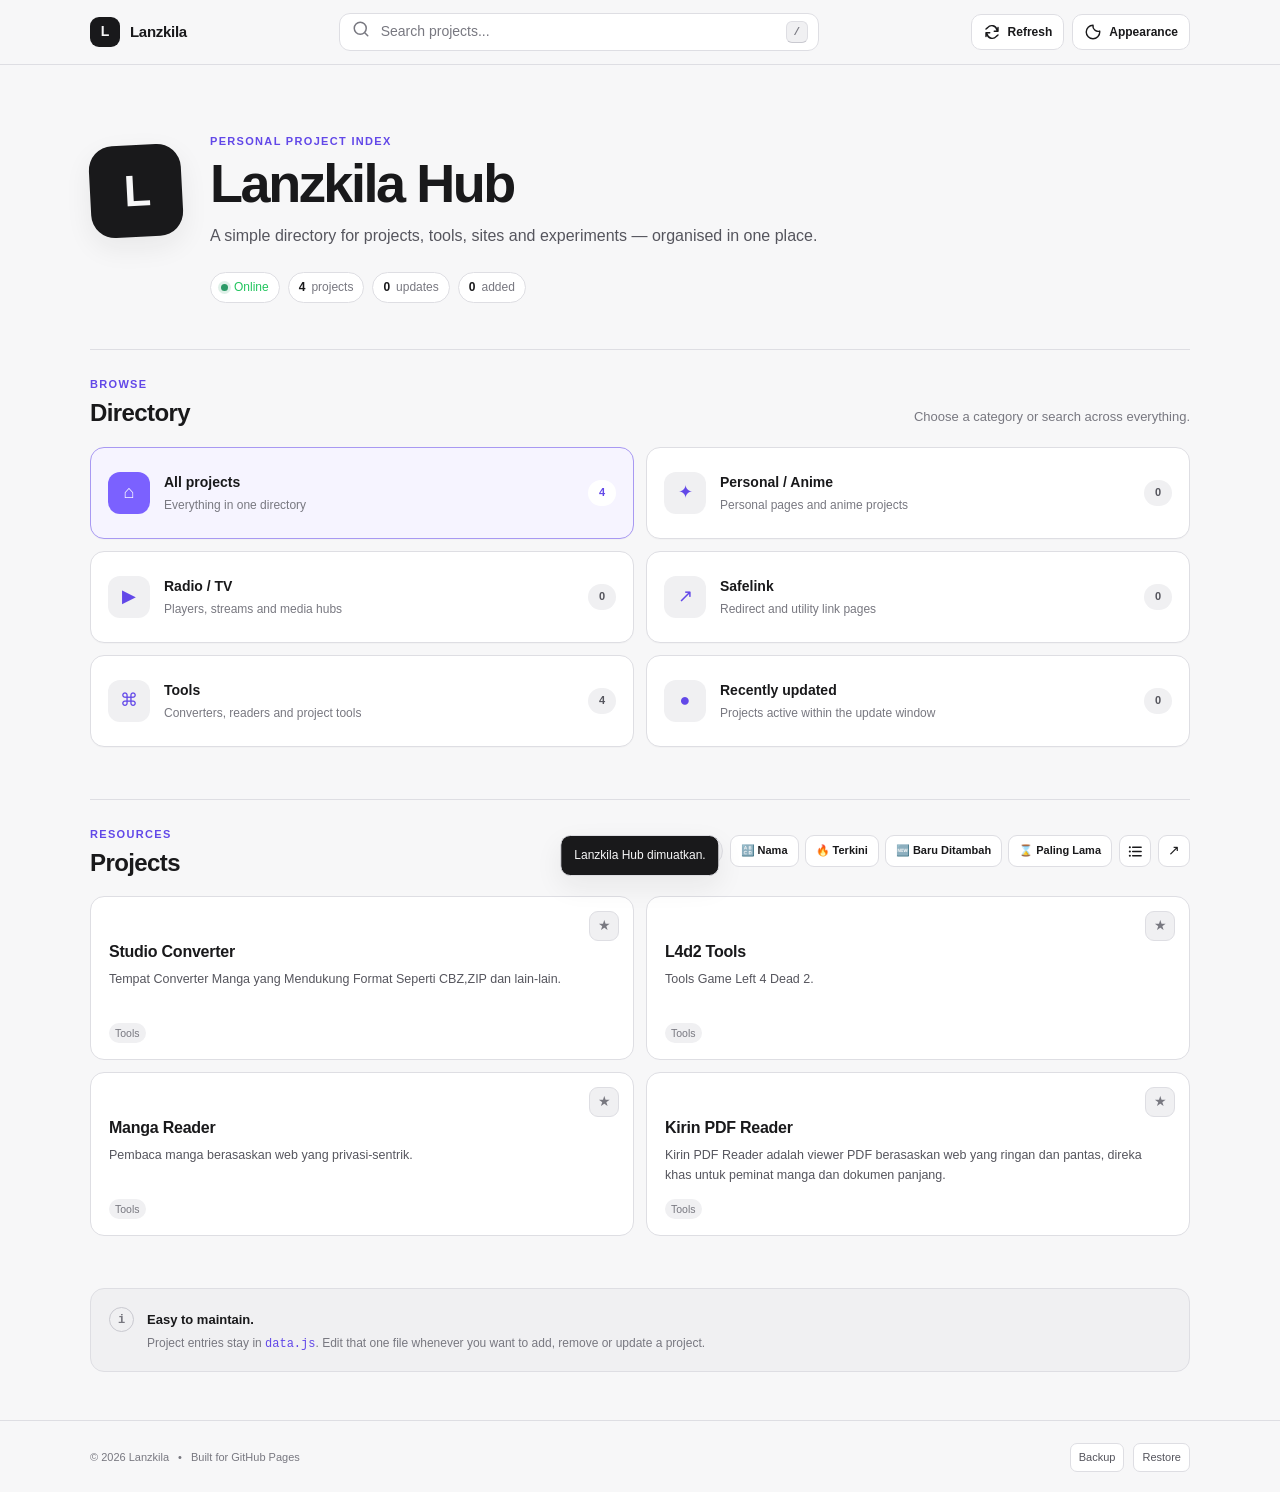
==== commit d38c706e: "Add files via upload" ====
--- a/index.html
+++ b/index.html
@@ -104,14 +104,24 @@
           <h2 id="projectsTitle">Projects</h2>
         </div>
         <div class="project-tools">
-          <div id="trendingBox" class="trend-chip" onclick="quickSearch()" title="Klik untuk cari trend">
-            Trending <strong id="trendWord">...</strong>
-          </div>
+          <button id="trendingBox" class="trend-chip" type="button" onclick="quickSearch()" title="Belum ada carian trending">
+            <svg class="trend-icon" viewBox="0 0 24 24" aria-hidden="true">
+              <path d="M4 16.5 9 11.5l3.5 3.5L20 7.5" fill="none" stroke="currentColor" stroke-width="2" stroke-linecap="round" stroke-linejoin="round"/>
+              <path d="M15.5 7.5H20V12" fill="none" stroke="currentColor" stroke-width="2" stroke-linecap="round" stroke-linejoin="round"/>
+            </svg>
+            <span>Trending</span>
+            <strong id="trendWord" hidden></strong>
+          </button>
           <div class="sort-group" aria-label="Sort projects">
             <button class="sort-btn" type="button" onclick='sortGrid("name")'>Name</button>
             <button class="sort-btn" type="button" onclick='sortGrid("update")'>Latest</button>
           </div>
-          <button class="icon-button" id="viewToggleBtn" type="button" onclick="v17ToggleView()" title="Tukar paparan">☷</button>
+          <button class="icon-button" id="viewToggleBtn" type="button" onclick="v17ToggleView()" title="Tukar ke List View" aria-label="Tukar ke List View">
+            <svg viewBox="0 0 24 24" aria-hidden="true">
+              <path d="M8 6h12M8 12h12M8 18h12" fill="none" stroke="currentColor" stroke-width="2" stroke-linecap="round"/>
+              <path d="M4 6h.01M4 12h.01M4 18h.01" fill="none" stroke="currentColor" stroke-width="3" stroke-linecap="round"/>
+            </svg>
+          </button>
           <button class="icon-button" type="button" onclick="randomBlog()" title="Random project">↗</button>
         </div>
       </div>
--- a/style.css
+++ b/style.css
@@ -837,3 +837,51 @@
 @media (prefers-reduced-motion: reduce) {
   *, *::before, *::after { scroll-behavior: auto !important; animation-duration: .001ms !important; animation-iteration-count: 1 !important; transition-duration: .001ms !important; }
 }
+
+
+/* v19.1 toolbar cleanup ---------------------------------------------------- */
+.trend-chip {
+  max-width: 210px;
+  min-width: 0;
+  border: 1px solid var(--border);
+  white-space: nowrap;
+  overflow: hidden;
+}
+.trend-chip .trend-icon {
+  width: 15px;
+  height: 15px;
+  flex: 0 0 auto;
+}
+.trend-chip strong {
+  min-width: 0;
+  max-width: 110px;
+  overflow: hidden;
+  text-overflow: ellipsis;
+  white-space: nowrap;
+}
+.trend-chip strong:not([hidden])::before {
+  content: "·";
+  margin-right: 5px;
+  color: var(--muted);
+}
+.icon-button svg {
+  width: 17px;
+  height: 17px;
+  display: block;
+}
+#viewToggleBtn {
+  flex: 0 0 32px;
+  overflow: hidden;
+  white-space: nowrap;
+  font-size: 0;
+}
+/* Feed state is no longer part of the visual UI. */
+.feed-state,
+.feed-filter-bar,
+#feedFilterBar {
+  display: none !important;
+}
+@media (max-width: 700px) {
+  .trend-chip strong { display: none !important; }
+  .trend-chip { max-width: none; }
+}
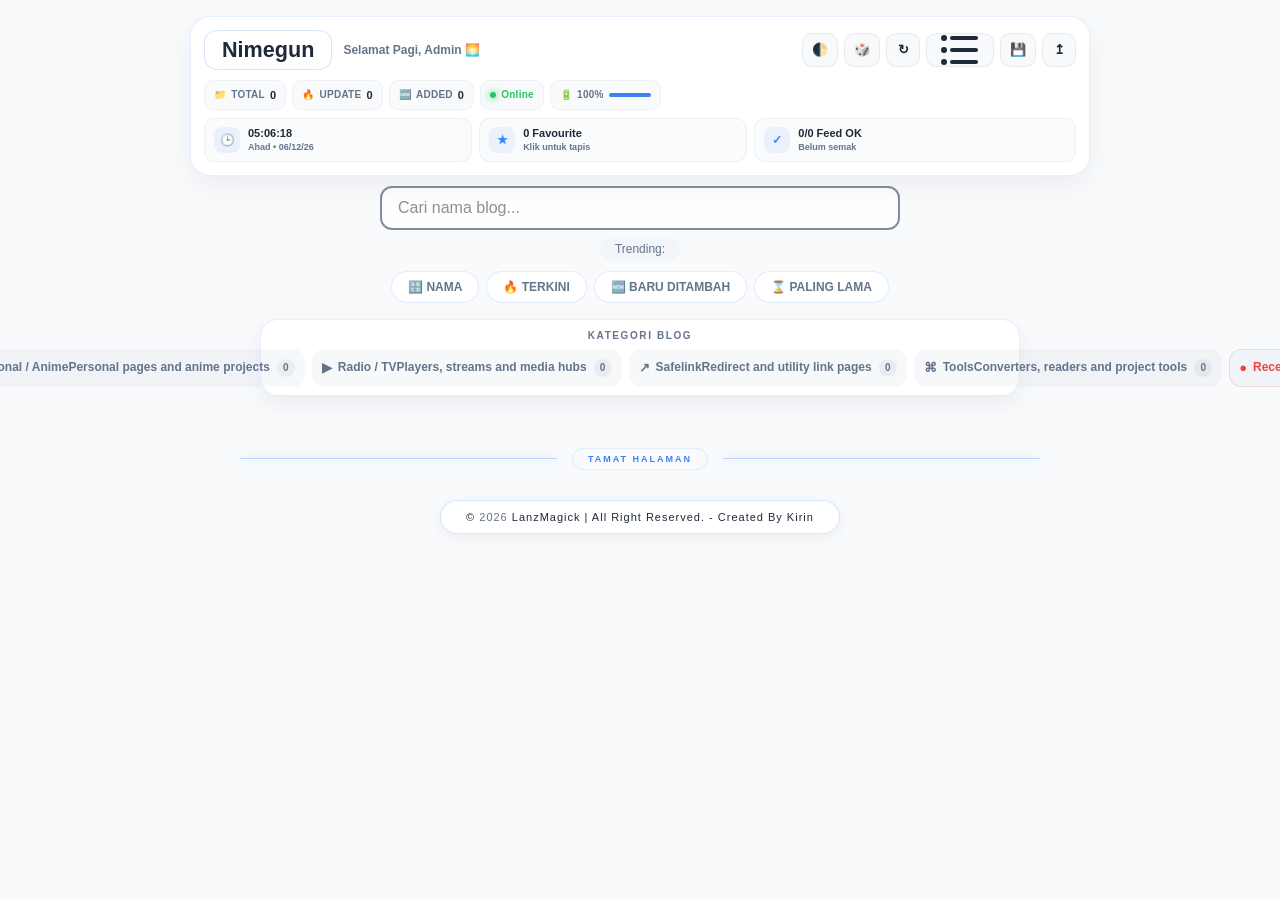
==== commit ab4dd3d1: "Updates" ====
--- a/index.html
+++ b/index.html
@@ -1,189 +1,125 @@
 <!DOCTYPE html>
 <html lang="ms">
 <head>
-  <meta charset="utf-8">
+  <meta charset="UTF-8">
   <meta name="viewport" content="width=device-width, initial-scale=1">
-  <meta name="theme-color" content="#f7f7f8">
-  <meta name="description" content="Lanzkila Hub — direktori projek dan repositori peribadi.">
-  <title>Lanzkila Hub</title>
+  <meta name="theme-color" content="#f8fafc">
+  <title>Nimegun</title>
   <link rel="stylesheet" href="style.css">
 </head>
 <body data-theme="light">
-  <div class="progress-container" aria-hidden="true">
-    <div class="progress-bar" id="myBar"></div>
-  </div>
+<div class="progress-container"><div class="progress-bar" id="myBar"></div></div>
+<div id="notifBubble">🔔 Nimegun Live Berjaya Dimuatkan!</div>
 
-  <div id="notifBubble" role="status" aria-live="polite">Lanzkila Hub dimuatkan.</div>
+<header class="dashboard-header">
+  <div class="dashboard-shell">
+    <div class="dashboard-top">
+      <div class="dashboard-brand">
+        <h1>Nimegun</h1>
+        <span class="admin-welcome" id="greetText">Sistem Dimuatkan...</span>
+      </div>
 
-  <header class="dashboard-header site-header">
-    <div class="topbar-shell">
-      <a class="site-brand" href="#top" aria-label="Lanzkila Hub home">
-        <span class="brand-mark" aria-hidden="true">L</span>
-        <span class="brand-name">Lanzkila</span>
-      </a>
-
-      <label class="header-search" for="searchBar">
-        <span class="search-icon" aria-hidden="true">
-          <svg viewBox="0 0 24 24" width="18" height="18"><path d="m21 21-4.35-4.35m2.35-5.65a8 8 0 1 1-16 0 8 8 0 0 1 16 0Z" fill="none" stroke="currentColor" stroke-width="2" stroke-linecap="round"/></svg>
-        </span>
-        <input id="searchBar" type="search" placeholder="Search projects..." autocomplete="off" oninput="searchFunction()">
-        <kbd>/</kbd>
-      </label>
-
-      <div class="header-actions" aria-label="Page actions">
-        <button class="topbar-button" id="refreshFeedBtn" type="button" onclick="v17RefreshFeeds()" title="Semak update">
-          <svg viewBox="0 0 24 24" width="18" height="18"><path d="M20 6v5h-5M4 18v-5h5M18.5 9A7 7 0 0 0 6.2 6.2L4 8m16 8-2.2 1.8A7 7 0 0 1 5.5 15" fill="none" stroke="currentColor" stroke-width="1.9" stroke-linecap="round" stroke-linejoin="round"/></svg>
-          <span>Refresh</span>
-        </button>
-        <button class="topbar-button" type="button" onclick="toggleTheme()" title="Appearance">
-          <svg viewBox="0 0 24 24" width="18" height="18"><path d="M12 3a9 9 0 1 0 9 9c0-.4 0-.8-.1-1.2A7 7 0 0 1 12 3Z" fill="none" stroke="currentColor" stroke-width="1.9" stroke-linejoin="round"/></svg>
-          <span>Appearance</span>
-        </button>
+      <div class="header-actions" aria-label="Tindakan pantas">
+        <button class="header-action" type="button" onclick="toggleTheme()" title="Tukar tema">🌓</button>
+        <button class="header-action" type="button" onclick="randomBlog()" title="Surprise Blog">🎲</button>
+        <button class="header-action" id="refreshFeedBtn" type="button" onclick="v17RefreshFeeds()" title="Semak update sekarang"><span class="refresh-icon">↻</span></button>
+        <button class="header-action header-view-btn" id="viewToggleBtn" type="button" onclick="v17ToggleView()" title="Tukar paparan">☷ List</button>
+        <button class="header-action" type="button" onclick="v175ExportSettings()" title="Backup settings">💾</button>
+        <button class="header-action" type="button" onclick="v175ChooseImport()" title="Restore settings">↥</button>
       </div>
     </div>
-  </header>
 
-  <main id="top" class="page-shell">
-    <section class="hero-section" aria-labelledby="pageTitle">
-      <div class="hero-logo" aria-hidden="true">
-        <span>L</span>
+    <div class="dashboard-stats">
+      <div class="dash-stat"><span class="dash-stat-icon">📁</span><span>Total</span><b id="vCount">0</b></div>
+      <button class="dash-stat dash-stat-button" type="button" onclick="v172OpenNewFilter()" title="Tunjuk semua blog yang masih New">
+        <span class="dash-stat-icon">🔥</span><span>Update</span><b id="oCount">0</b>
+      </button>
+      <div class="dash-stat"><span class="dash-stat-icon">🆕</span><span>Added</span><b id="aCount">0</b></div>
+      <div class="dash-stat dash-status"><span class="dot-net" id="netDot"></span><span id="netText">Online</span></div>
+      <div class="dash-stat dash-battery" title="Bateri peranti">
+        <span>🔋</span><span id="batPercent">--%</span>
+        <span class="battery-meter"><span id="batLevel"></span></span>
       </div>
-      <div class="hero-copy">
-        <p class="eyebrow">Personal project index</p>
-        <h1 id="pageTitle">Lanzkila Hub</h1>
-        <p class="hero-description">A simple directory for projects, tools, sites and experiments — organised in one place.</p>
+    </div>
+
+    <div class="dashboard-addons">
+      <div class="header-addon">
+        <span class="addon-icon">🕒</span>
+        <span class="addon-copy"><b id="headerClock">--:--:--</b><small id="headerDate">Memuatkan tarikh...</small></span>
       </div>
-
-      <div class="hero-status" aria-label="Hub status">
-        <div class="status-pill"><span class="dot-net" id="netDot"></span><span id="netText">Online</span></div>
-        <div class="status-pill"><strong id="vCount">0</strong><span>projects</span></div>
-        <button class="status-pill status-pill-button" type="button" onclick="v172OpenNewFilter()"><strong id="oCount">0</strong><span>updates</span></button>
-        <div class="status-pill"><strong id="aCount">0</strong><span>added</span></div>
-      </div>
-    </section>
-
-    <section class="directory-section" aria-labelledby="directoryTitle">
-      <div class="section-heading">
-        <div>
-          <p class="section-kicker">Browse</p>
-          <h2 id="directoryTitle">Directory</h2>
-        </div>
-        <p>Choose a category or search across everything.</p>
-      </div>
-
-      <nav class="controls" aria-label="Project filters">
-        <div class="category-menu">
-          <div class="filter-group">
-            <button class="filter-btn active" type="button" data-filter="all" onclick="filterBlog('all', this)">
-              <span class="filter-icon">⌂</span><span class="filter-copy"><span class="filter-name">All projects</span><span class="filter-desc">Everything in one directory</span></span><span class="filter-count">0</span>
-            </button>
-            <button class="filter-btn" type="button" data-filter="cat1" onclick="filterBlog('cat1', this)">
-              <span class="filter-icon">✦</span><span class="filter-copy"><span class="filter-name">Personal / Anime</span><span class="filter-desc">Personal pages and anime projects</span></span><span class="filter-count">0</span>
-            </button>
-            <button class="filter-btn" type="button" data-filter="cat2" onclick="filterBlog('cat2', this)">
-              <span class="filter-icon">▶</span><span class="filter-copy"><span class="filter-name">Radio / TV</span><span class="filter-desc">Players, streams and media hubs</span></span><span class="filter-count">0</span>
-            </button>
-            <button class="filter-btn" type="button" data-filter="cat3" onclick="filterBlog('cat3', this)">
-              <span class="filter-icon">↗</span><span class="filter-copy"><span class="filter-name">Safelink</span><span class="filter-desc">Redirect and utility link pages</span></span><span class="filter-count">0</span>
-            </button>
-            <button class="filter-btn" type="button" data-filter="cat4" onclick="filterBlog('cat4', this)">
-              <span class="filter-icon">⌘</span><span class="filter-copy"><span class="filter-name">Tools</span><span class="filter-desc">Converters, readers and project tools</span></span><span class="filter-count">0</span>
-            </button>
-            <button class="filter-btn new-filter" type="button" data-filter="new" onclick="filterBlog('new', this)">
-              <span class="filter-icon">●</span><span class="filter-copy"><span class="filter-name">Recently updated</span><span class="filter-desc">Projects active within the update window</span></span><span class="filter-count">0</span>
-            </button>
-          </div>
-        </div>
-      </nav>
-    </section>
-
-    <section class="projects-section" aria-labelledby="projectsTitle">
-      <div class="section-heading project-heading">
-        <div>
-          <p class="section-kicker">Resources</p>
-          <h2 id="projectsTitle">Projects</h2>
-        </div>
-        <div class="project-tools">
-          <button id="trendingBox" class="trend-chip" type="button" onclick="quickSearch()" title="Belum ada carian trending">
-            <svg class="trend-icon" viewBox="0 0 24 24" aria-hidden="true">
-              <path d="M4 16.5 9 11.5l3.5 3.5L20 7.5" fill="none" stroke="currentColor" stroke-width="2" stroke-linecap="round" stroke-linejoin="round"/>
-              <path d="M15.5 7.5H20V12" fill="none" stroke="currentColor" stroke-width="2" stroke-linecap="round" stroke-linejoin="round"/>
-            </svg>
-            <span>Trending</span>
-            <strong id="trendWord" hidden></strong>
-          </button>
-          <div class="sort-group" aria-label="Sort projects">
-            <button class="sort-btn" type="button" onclick='sortGrid("name")'>Name</button>
-            <button class="sort-btn" type="button" onclick='sortGrid("update")'>Latest</button>
-          </div>
-          <button class="icon-button" id="viewToggleBtn" type="button" onclick="v17ToggleView()" title="Tukar ke List View" aria-label="Tukar ke List View">
-            <svg viewBox="0 0 24 24" aria-hidden="true">
-              <path d="M8 6h12M8 12h12M8 18h12" fill="none" stroke="currentColor" stroke-width="2" stroke-linecap="round"/>
-              <path d="M4 6h.01M4 12h.01M4 18h.01" fill="none" stroke="currentColor" stroke-width="3" stroke-linecap="round"/>
-            </svg>
-          </button>
-          <button class="icon-button" type="button" onclick="randomBlog()" title="Random project">↗</button>
-        </div>
-      </div>
-
-      <div class="container">
-        <div class="grid-container" id="blogGrid">
-          <noscript>JavaScript diperlukan untuk memaparkan senarai projek.</noscript>
-        </div>
-      </div>
-    </section>
-
-    <section class="site-note" aria-label="About this directory">
-      <div class="note-icon">i</div>
-      <div>
-        <strong>Easy to maintain.</strong>
-        <p>Project entries stay in <code>data.js</code>. Edit that one file whenever you want to add, remove or update a project.</p>
-      </div>
-    </section>
-  </main>
-
-  <footer class="site-footer">
-    <div class="footer-shell">
-      <span>© <span id="year"></span> Lanzkila</span>
-      <span class="footer-dot">•</span>
-      <span>Built for GitHub Pages</span>
-      <span class="footer-spacer"></span>
-      <button class="footer-link" type="button" onclick="v175ExportSettings()">Backup</button>
-      <button class="footer-link" type="button" onclick="v175ChooseImport()">Restore</button>
-    </div>
-  </footer>
-
-  <button class="scroll-top-btn" id="scrollTopBtn" type="button" onclick="scrollToTop()" aria-label="Return to top" title="Return to top">↑</button>
-
-  <!-- Compatibility / existing logic hooks. Kept out of the visual layout. -->
-  <div class="compat-hooks" aria-hidden="true">
-    <span id="greetText"></span>
-    <span id="headerClock"></span>
-    <span id="headerDate"></span>
-    <span id="headerFavCount">0</span>
-    <span id="headerFeedOkCount">0</span>
-    <span id="headerFeedTotalCount">0</span>
-    <span id="headerLastSync"></span>
-    <span id="batPercent"></span>
-    <span id="batLevel"></span>
-    <button id="headerFavAddon" type="button"></button>
-    <button id="headerFeedAddon" type="button"></button>
-  </div>
-
-  <div id="customMenu" class="context-menu">
-    <button class="menu-opt" type="button" onclick="openCurrent()">Open project</button>
-    <button class="menu-opt" type="button" onclick="copyCurrent()">Copy link</button>
-  </div>
-
-  <div id="linkLock" class="lock-dialog" role="dialog" aria-modal="true" aria-labelledby="lockTitle">
-    <h3 id="lockTitle">Private link</h3>
-    <p>Masukkan kunci akses untuk membuka pautan ini.</p>
-    <input id="lockKey" type="password" placeholder="••••••" autocomplete="off">
-    <div class="lock-btns">
-      <button id="btnUnlock" type="button">Unlock</button>
-      <button class="btn-cancel" type="button" onclick="closeLock()">Cancel</button>
+      <button class="header-addon header-addon-btn" id="headerFavAddon" type="button" onclick="v172FilterFavorites()" title="Tunjuk blog Favourite">
+        <span class="addon-icon">★</span>
+        <span class="addon-copy"><b><span id="headerFavCount">0</span> Favourite</b><small>Klik untuk tapis</small></span>
+      </button>
+      <button class="header-addon header-addon-btn" id="headerFeedAddon" type="button" onclick="v17RefreshFeeds()" title="Klik untuk semak feed sekarang">
+        <span class="addon-icon">✓</span>
+        <span class="addon-copy"><b><span id="headerFeedOkCount">0</span>/<span id="headerFeedTotalCount">0</span> Feed OK</b><small id="headerLastSync">Belum semak</small></span>
+      </button>
     </div>
   </div>
+</header>
+
+<nav class="controls">
+  <input id="searchBar" onkeyup="searchFunction()" placeholder="Cari nama blog..." type="text">
+  <div id="trendingBox" onclick="quickSearch()">Trending: <b id="trendWord">...</b></div>
+  <div class="sort-group">
+  <button class="sort-btn" onclick='sortGrid("name")'>🔠 Nama</button>
+  <button class="sort-btn" onclick='sortGrid("update")'>🔥 Terkini</button>
+</div>
+  <div class="category-menu">
+    <span class="category-title">Kategori Blog</span>
+    <div class="filter-group">
+      <button class="filter-btn active" onclick='filterBlog("all")'><span class="filter-icon">▦</span><span>Semua</span></button>
+      <button class="filter-btn" onclick='filterBlog("cat1")'><span class="filter-icon">✦</span><span>Personal / Anime</span></button>
+      <button class="filter-btn" onclick='filterBlog("cat2")'><span class="filter-icon">▶</span><span>Radio / TV</span></button>
+      <button class="filter-btn" onclick='filterBlog("cat3")'><span class="filter-icon">🔗</span><span>Safelink</span></button>
+      <button class="filter-btn" onclick='filterBlog("cat4")'><span class="filter-icon">⚙</span><span>Tools</span></button>
+    </div>
+  </div>
+</nav>
+
+<div class="container">
+  <div class="grid-container" id="blogGrid">
+    
+    <!-- Block cards are rendered from data.js by script.js --></div>     
+  </div>
+<button class="scroll-top-btn" id="scrollTopBtn" type="button" onclick="scrollToTop()" title="Ke Atas" aria-label="Ke Atas">
+  <span aria-hidden="true">↑</span>
+</button>
+
+  <div class="hub-divider"><span>Tamat Halaman</span></div>
+  
+<footer>
+  <div class="inner-box">
+    © <span id="year"></span> LanzMagick | All Right Reserved. - Created By Kirin
+  </div>
+</footer>
+  
+<div id="customMenu">
+  <div class="menu-opt" onclick="openCurrent()">🌍 Buka Blog</div>
+  <div class="menu-opt" onclick="copyCurrent()">📋 Salin Pautan</div>
+</div>
+  
+<div id="linkLock">
+  <h3>🔒 PAUTAN DIKUNCI</h3>
+  <p style="font-size:11px; color:var(--sub); margin:0;">Sila masukkan kunci akses v13.</p>
+  
+  <input id="lockKey" placeholder="••••••" type="password">
+  
+  <div class="lock-btns">
+    <button id="btnUnlock" type="button">BUKA SEKARANG</button>
+    <button class="btn-cancel" onclick="closeLock()" type="button">BATAL AKSES</button>
+  </div>
+</div>
+  
+
+
+
+<div id="descPopup" class="desc-popup" aria-hidden="true">
+  <div class="desc-popup-arrow"></div>
+  <div class="desc-popup-text" id="descPopupText"></div>
+</div>
+
 
   <script src="data.js"></script>
   <script src="script.js"></script>
--- a/style.css
+++ b/style.css
@@ -1,887 +1,2274 @@
-/* =========================================================
-   LANZKILA HUB — WOTAKU-INSPIRED UI REWORK
-   Clean replacement stylesheet. No legacy visual layer.
-   ========================================================= */
-
-:root {
-  color-scheme: light;
-  --bg: #f7f7f8;
-  --surface: #ffffff;
-  --surface-2: #f0f0f2;
-  --surface-3: #e8e8eb;
-  --text: #19191b;
-  --text-soft: #55555d;
-  --muted: #787880;
-  --border: #dedee3;
-  --border-strong: #c9c9d0;
-  --accent: #7b61ff;
-  --accent-soft: #efecff;
-  --accent-strong: #6248e8;
-  --green: #2b9a66;
-  --red: #d34a55;
-  --yellow: #bd8126;
-  --shadow: 0 10px 28px rgba(24, 24, 28, 0.07);
-  --header-h: 64px;
-  --radius: 14px;
-  --radius-sm: 10px;
-  --max: 1100px;
-}
-
-[data-theme="dark"] {
-  color-scheme: dark;
-  --bg: #111113;
-  --surface: #19191c;
-  --surface-2: #212125;
-  --surface-3: #2a2a2f;
-  --text: #f5f5f6;
-  --text-soft: #c1c1c8;
-  --muted: #909099;
-  --border: #323238;
-  --border-strong: #44444c;
-  --accent: #a792ff;
-  --accent-soft: #29243f;
-  --accent-strong: #b4a4ff;
-  --green: #63c592;
-  --red: #f07a83;
-  --yellow: #e0a95a;
-  --shadow: 0 12px 30px rgba(0, 0, 0, 0.22);
-}
-
-* { box-sizing: border-box; }
-html { scroll-behavior: smooth; }
-body {
+:root { --bg: #f8fafc; --card: #ffffff; --text: #1e293b; --accent: #3b82f6; --sub: #64748b; }
+[data-theme='dark'] { --bg: #0f172a; --card: #1e293b; --text: #f1f5f9; --accent: #60a5fa; --sub: #94a3b8; }
+body { background: var(--bg); color: var(--text); font-family: 'Inter', sans-serif; margin: 0; transition: 0.3s; padding-bottom: 50px; }
+.progress-container { position: fixed; top: 0; z-index: 2000; width: 100%; height: 4px; background: transparent; }
+.progress-bar { height: 4px; background: var(--accent); width: 0%; transition: width 0.1s ease; }
+
+header { padding: 50px 20px 0; text-align: center; background: transparent; border: none; }
+header h1 { display: inline-block; background: var(--card); color: var(--text); padding: 12px 30px; border-radius: 50px; font-size: 1.6rem; font-weight: 800; border: 1px solid rgba(59, 130, 246, 0.2); box-shadow: 0 4px 15px rgba(0,0,0,0.05); transition: 0.3s; }
+header h1:hover { border-color: var(--accent); box-shadow: 0 0 15px rgba(59, 130, 246, 0.3); transform: translateY(-2px); }
+
+[data-theme='dark'] header h1 { background: #152232; border: 1px solid rgba(61, 187, 238, 0.3); box-shadow: 0 4px 20px rgba(0,0,0,0.5); }
+.stats-bar { font-size: 11px; color: var(--sub); margin-top: 15px; font-weight: 600; letter-spacing: 0.5px; text-transform: uppercase; }
+#notifBubble { position: fixed; top: 20px; left: -350px; background: var(--accent); color: white; padding: 12px 20px; border-radius: 10px; z-index: 10000; transition: 0.5s; box-shadow: 0 10px 20px rgba(0,0,0,0.1); }
+#notifBubble.show { left: 20px; }
+
+.controls { position: relative; background: transparent !important; padding: 10px; z-index: 100; box-shadow: none !important; text-align: center; display: flex; flex-direction: column; align-items: center; }
+.filter-btn { background: rgba(159, 173, 189, 0.1); border: 1px solid rgba(59, 130, 246, 0.1); color: var(--sub); cursor: pointer; font-weight: 700; font-size: 11px; padding: 8px 18px; border-radius: 50px; transition: 0.3s; text-transform: uppercase; outline: none; }
+.filter-btn.active { background: var(--accent) !important; color: #ffffff !important; border-color: var(--accent); box-shadow: 0 4px 15px rgba(59, 130, 246, 0.4); }
+.filter-btn:hover:not(.active) { background: rgba(59, 130, 246, 0.1); color: var(--accent); border-color: var(--accent); }
+[data-theme='dark'] .filter-btn:not(.active) { background: rgba(255, 255, 255, 0.05); border-color: rgba(255, 255, 255, 0.1); }
+
+#searchBar { width: 90%; max-width: 400px; box-sizing: border-box; padding: 12px; border-radius: 10px; border: 1px solid #ddd; background: var(--bg); color: var(--text); outline: none; font-size: 16px; }
+.filter-group { margin-top: 10px; display: flex; justify-content: center; gap: 10px; flex-wrap: wrap; }
+.filter-btn { background: none; border: none; color: var(--sub); cursor: pointer; font-weight: 600; font-size: 13px; padding: 5px 10px; }
+.filter-btn.active { color: var(--accent); border-bottom: 2px solid var(--accent); }
+.container { max-width: 1100px; margin: 30px auto; padding: 0 20px; }
+.grid-container { display: grid; grid-template-columns: repeat(auto-fill, minmax(280px, 1fr)); gap: 20px; }
+.blog-card { background: var(--card); border-radius: 15px; padding: 25px; position: relative; box-shadow: 0 4px 10px rgba(0,0,0,0.05); text-decoration: none; color: inherit; transition: 0.3s; border: 1px solid transparent; display: block; }
+.blog-card:hover { transform: translateY(-5px); border-color: var(--accent); }
+.blog-card.hidden { display: none !important; }
+    
+.badge-new { position: absolute; top: 12px; right: 12px; background: #ef4444; color: white; font-size: 10px; padding: 3px 8px; border-radius: 6px; font-weight: 800; animation: glow-red 1.5s infinite; }
+@keyframes glow-red { 0%, 100% { opacity: 1; } 50% { opacity: 0.6; } }
+
+.status-dot { width: 10px; height: 10px; border-radius: 50%; display: inline-block; margin-right: 8px; }
+.status-online { background: #22c55e; animation: pulse-green 2s infinite; }
+@keyframes pulse-green { 0% { box-shadow: 0 0 0 0px rgba(34, 197, 94, 0.7); } 70% { box-shadow: 0 0 0 8px rgba(34, 197, 94, 0); } 100% { box-shadow: 0 0 0 0px rgba(34, 197, 94, 0); } }
+.last-update { display: none !important; }
+.timer-val { color: var(--accent); font-weight: 700; }
+
+.hub-divider { display: flex; align-items: center; text-align: center; margin: 30px auto; max-width: 800px; color: var(--accent); font-size: 9px; font-weight: 800; text-transform: uppercase; letter-spacing: 2px; }
+.hub-divider::before, .hub-divider::after { content: ''; flex: 1; border-bottom: 1px solid var(--accent); opacity: 0.3; box-shadow: 0 0 8px var(--accent); }
+.hub-divider span { background: var(--bg); padding: 5px 15px; border-radius: 50px; border: 1px solid rgba(59, 130, 246, 0.1); margin: 0 15px; }
+
+.fab-container { position: fixed; bottom: 30px; right: 30px; z-index: 9999; display: flex; flex-direction: column-reverse; align-items: flex-end; gap: 12px; }
+.fab-main { width: 55px; height: 55px; background: var(--accent); color: white; border-radius: 50%; border: none; font-size: 24px; cursor: pointer; box-shadow: 0 5px 15px rgba(0,0,0,0.2); }
+.fab-menu { display: flex; flex-direction: column-reverse; gap: 10px; opacity: 0; visibility: hidden; transform: translateY(20px); transition: 0.3s; }
+.fab-menu.show { opacity: 1; visibility: visible; transform: translateY(0); }
+.menu-item { background: var(--card); color: var(--text); padding: 10px 18px; border-radius: 10px; text-decoration: none; font-size: 13px; font-weight: 600; box-shadow: 0 5px 10px rgba(0,0,0,0.1); cursor: pointer; border: 1px solid rgba(0,0,0,0.05); }
+
+footer { text-align: center; padding: 0 15px 40px; background: transparent; }
+footer span, footer { color: var(--sub); font-size: 10px; letter-spacing: 1px; }
+footer .inner-box { display: inline-block; background: var(--card); padding: 10px 25px; border-radius: 50px; border: 1px solid rgba(59, 130, 246, 0.2); box-shadow: 0 4px 15px rgba(0,0,0,0.05); transition: 0.3s; color: var(--text); }
+footer .inner-box:hover { border-color: var(--accent); box-shadow: 0 0 15px rgba(59, 130, 246, 0.3); transform: translateY(-3px); }
+[data-theme='dark'] footer .inner-box { background: #152232; border: 1px solid rgba(61, 187, 238, 0.3); box-shadow: 0 4px 20px rgba(0,0,0,0.5); }
+
+.badge-container { position: absolute; top: 12px; right: 12px; display: flex; gap: 6px; flex-direction: row-reverse; z-index: 10; }
+.badge-new, .badge-added { position: static !important; display: none; font-size: 10px; padding: 3px 8px; border-radius: 6px; font-weight: 800; text-transform: uppercase; white-space: nowrap; }
+.badge-new { background: #ef4444; color: white; animation: glow-red 1.5s infinite; }
+.badge-added { background: #3b82f6; color: white; animation: glow-blue 1.5s infinite; }
+
+@keyframes glow-red { 0%, 100% { opacity: 1; } 50% { opacity: 0.6; } }
+@keyframes glow-blue { 0%, 100% { box-shadow: 0 0 5px rgba(59,130,246,0.6); } 50% { box-shadow: 0 0 12px rgba(59,130,246,0.9); } }
+
+#searchBar { width: 90%; max-width: 450px; box-sizing: border-box; padding: 14px 20px; border-radius: 12px; border: 2px solid var(--sub); opacity: 0.8; background: var(--card); color: var(--text); outline: none; font-size: 16px; transition: all 0.3s ease; }
+#searchBar:focus { border-color: var(--accent); opacity: 1; box-shadow: 0 0 15px rgba(59, 130, 246, 0.3); transform: translateY(-2px); }
+[data-theme='dark'] #searchBar { border-color: rgba(255, 255, 255, 0.1); }
+[data-theme='dark'] #searchBar:focus { border-color: var(--accent); }
+
+.menu-surprise { color: var(--accent) !important; border-left: 3px solid var(--accent); font-weight: 800 !important; }
+.menu-surprise:hover { background: var(--accent) !important; color: white !important; box-shadow: 0 4px 15px rgba(59, 130, 246, 0.4); }
+
+.blog-card.visited { border-bottom: 3px solid var(--accent); }
+.overlay { display: none; position: fixed; top: 0; left: 0; width: 100%; height: 100%; background: rgba(0,0,0,0.6); z-index: 10000; backdrop-filter: blur(4px); }
+
+.net-status { display: inline-flex; align-items: center; gap: 5px; font-size: 10px; font-weight: 700; text-transform: uppercase; letter-spacing: 1px; margin-top: 5px; }
+.dot-net { width: 8px; height: 8px; border-radius: 50%; background: #22c55e; box-shadow: 0 0 8px #22c55e; }
+.dot-net.offline { background: #ef4444; box-shadow: 0 0 8px #ef4444; }
+
+.sort-group { margin: 20px 0 15px 0; display: flex; justify-content: center; gap: 10px; }
+.sort-btn { background: var(--card); border: 1px solid rgba(59, 130, 246, 0.15); color: var(--sub); padding: 7px 15px; border-radius: 50px; font-size: 11px; font-weight: 700; cursor: pointer; transition: 0.3s; text-transform: uppercase; }
+.sort-btn:hover { border-color: var(--accent); color: var(--accent); background: rgba(59, 130, 246, 0.05); }
+
+#trendingBox { font-size: 11px; color: var(--sub); margin-top: 12px; padding: 5px 15px; background: rgba(159, 173, 189, 0.05); border-radius: 20px; display: inline-block; cursor: pointer; transition: 0.3s; }
+#trendingBox b { color: var(--accent); text-transform: capitalize; }
+#trendingBox:hover { background: rgba(59, 130, 246, 0.1); }
+
+.incognito-active .blog-card.private { display: none !important; }
+.incognito-active h1 { color: #ef4444; text-shadow: 0 0 10px rgba(239, 68, 68, 0.5); }
+
+.status-indicator { width: 8px; height: 8px; border-radius: 50%; display: inline-block; margin-right: 5px; }
+.status-ok { background: #22c55e; box-shadow: 0 0 8px #22c55e; }
+.status-error { background: #ef4444; box-shadow: 0 0 8px #ef4444; }
+
+#customMenu { display: none; position: fixed; background: var(--card); border-radius: 12px; box-shadow: 0 10px 30px rgba(0,0,0,0.3); z-index: 999999; padding: 8px; border: 1px solid rgba(59, 130, 246, 0.2); min-width: 160px; backdrop-filter: blur(10px); }
+.menu-opt { padding: 10px 15px; font-size: 12px; color: var(--text); cursor: pointer; border-radius: 8px; transition: 0.3s; }
+.menu-opt:hover { background: var(--accent); color: white; }
+
+.admin-welcome { font-size: 14px; font-weight: 700; color: var(--text); margin-bottom: 5px; display: block; }
+.battery-meter { width: 100px; height: 4px; background: rgba(159, 173, 189, 0.2); border-radius: 10px; margin: 10px auto; overflow: hidden; display: inline-block; }
+#batLevel { height: 100%; width: 0%; background: var(--accent); box-shadow: 0 0 10px var(--accent); transition: 0.5s; }
+
+.blog-card { opacity: 0; transform: translateY(20px); transition: all 0.6s cubic-bezier(0.4, 0, 0.2, 1); }
+.blog-card.reveal { opacity: 1; transform: translateY(0); }
+.blog-card { opacity: 0; transform: translateY(20px); transition: all 0.6s ease-out; }
+.blog-card.reveal { opacity: 1; transform: translateY(0); }
+
+#linkLock { display: none; position: fixed; top: 50%; left: 50%; transform: translate(-50%, -50%); background: var(--card); padding: 25px; border-radius: 20px; z-index: 100000; box-shadow: 0 20px 50px rgba(0,0,0,0.3); text-align: center; border: 1px solid var(--accent); width: 90%; max-width: 320px; box-sizing: border-box; }
+#linkLock h3 { margin: 0 0 10px 0; font-size: 18px; color: var(--text); }
+#linkLock input { width: 100%; box-sizing: border-box; padding: 12px; margin: 15px 0; border-radius: 12px; border: 1px solid var(--sub); background: var(--bg); color: var(--text); text-align: center; outline: none; font-size: 16px; }
+.lock-btns { display: flex; flex-direction: column; gap: 10px; }
+#linkLock button { width: 100%; padding: 12px; border-radius: 12px; font-weight: 800; cursor: pointer; border: none; font-size: 14px; text-transform: uppercase; transition: 0.3s; }
+
+#btnUnlock { background: var(--accent); color: white; }
+.btn-cancel { background: var(--sub); color: white; opacity: 0.7; }
+
+
+
+/* --- CATEGORY MENU POLISH v16.1 --- */
+.category-menu {
+  width: min(92%, 760px);
+  margin-top: 16px;
+  padding: 8px;
+  background: var(--card);
+  border: 1px solid rgba(59, 130, 246, 0.12);
+  border-radius: 18px;
+  box-shadow: 0 8px 24px rgba(15, 23, 42, 0.06);
+  box-sizing: border-box;
+}
+.category-title {
+  display: block;
+  margin: 2px 0 8px;
+  color: var(--sub);
+  font-size: 9px;
+  font-weight: 800;
+  letter-spacing: 1.6px;
+  text-transform: uppercase;
+}
+.filter-group {
   margin: 0;
-  min-height: 100vh;
-  background: var(--bg);
-  color: var(--text);
-  font-family: Inter, ui-sans-serif, -apple-system, BlinkMacSystemFont, "Segoe UI", Roboto, Helvetica, Arial, sans-serif;
-  font-size: 15px;
-  line-height: 1.55;
-  -webkit-font-smoothing: antialiased;
-  transition: background-color .2s ease, color .2s ease;
-}
-button, input { font: inherit; }
-button { color: inherit; }
-a { color: inherit; }
-
-::selection { background: var(--accent-soft); color: var(--text); }
-
-.progress-container {
-  position: fixed;
-  inset: 0 0 auto 0;
-  height: 3px;
-  z-index: 5000;
-  pointer-events: none;
-}
-.progress-bar {
-  height: 100%;
-  width: 0;
-  background: var(--accent);
-}
-
-.site-header {
-  position: sticky;
-  top: 0;
-  z-index: 1000;
-  min-height: var(--header-h);
-  background: color-mix(in srgb, var(--bg) 86%, transparent);
-  border-bottom: 1px solid var(--border);
-  backdrop-filter: blur(16px);
-  -webkit-backdrop-filter: blur(16px);
-}
-.topbar-shell {
-  width: min(var(--max), calc(100% - 32px));
-  min-height: var(--header-h);
-  margin: 0 auto;
   display: grid;
-  grid-template-columns: auto minmax(220px, 480px) auto;
-  align-items: center;
-  gap: 24px;
-}
-.site-brand {
+  grid-template-columns: repeat(5, minmax(0, 1fr));
+  gap: 7px;
+  width: 100%;
+}
+.filter-btn {
+  min-width: 0;
+  min-height: 38px;
   display: inline-flex;
   align-items: center;
-  gap: 10px;
-  text-decoration: none;
-  font-weight: 750;
-  letter-spacing: -.02em;
-}
-.brand-mark {
-  width: 30px;
-  height: 30px;
-  border-radius: 9px;
-  display: grid;
-  place-items: center;
-  background: var(--text);
-  color: var(--bg);
-  font-size: 14px;
-  font-weight: 850;
-}
-.brand-name { font-size: 15px; }
-
-.header-search {
-  height: 38px;
-  display: flex;
-  align-items: center;
-  gap: 9px;
-  padding: 0 10px 0 12px;
-  border: 1px solid var(--border);
-  border-radius: 11px;
-  background: var(--surface);
-  color: var(--muted);
-  transition: border-color .15s ease, box-shadow .15s ease, background .15s ease;
-}
-.header-search:focus-within {
-  border-color: var(--accent);
-  box-shadow: 0 0 0 3px color-mix(in srgb, var(--accent) 16%, transparent);
-}
-.header-search input {
-  width: 100%;
-  min-width: 0;
-  border: 0;
-  outline: 0;
-  background: transparent;
-  color: var(--text);
-  font-size: 14px;
-}
-.header-search input::placeholder { color: var(--muted); }
-.header-search kbd {
-  min-width: 22px;
-  height: 22px;
-  padding: 0 6px;
-  display: grid;
-  place-items: center;
-  border: 1px solid var(--border);
-  border-bottom-color: var(--border-strong);
-  border-radius: 6px;
-  background: var(--surface-2);
-  color: var(--muted);
-  font: 600 11px/1 ui-monospace, SFMono-Regular, Menlo, Consolas, monospace;
-}
-
-.header-actions {
-  display: flex;
-  justify-content: flex-end;
-  gap: 8px;
-}
-.topbar-button, .icon-button, .sort-btn, .footer-link {
-  border: 1px solid var(--border);
-  background: var(--surface);
-  cursor: pointer;
-  transition: background .15s ease, border-color .15s ease, transform .15s ease;
-}
-.topbar-button:hover, .icon-button:hover, .sort-btn:hover, .footer-link:hover {
-  background: var(--surface-2);
-  border-color: var(--border-strong);
-}
-.topbar-button:active, .icon-button:active { transform: translateY(1px); }
-.topbar-button {
-  height: 36px;
-  padding: 0 11px;
-  border-radius: 10px;
-  display: inline-flex;
-  align-items: center;
-  gap: 7px;
-  font-size: 12px;
-  font-weight: 650;
-}
-.topbar-button.refreshing svg { animation: spin .8s linear infinite; }
-@keyframes spin { to { transform: rotate(360deg); } }
-
-.page-shell {
-  width: min(var(--max), calc(100% - 32px));
-  margin: 0 auto;
-  padding: 58px 0 48px;
-}
-.hero-section {
-  display: grid;
-  grid-template-columns: auto minmax(0, 1fr);
-  column-gap: 28px;
-  row-gap: 24px;
-  align-items: center;
-  padding: 10px 0 46px;
-}
-.hero-logo {
-  width: 92px;
-  height: 92px;
-  border-radius: 24px;
-  display: grid;
-  place-items: center;
-  background: var(--text);
-  color: var(--bg);
-  box-shadow: var(--shadow);
-  transform: rotate(-3deg);
-}
-.hero-logo span { font-size: 44px; font-weight: 900; letter-spacing: -.06em; }
-.eyebrow, .section-kicker {
-  margin: 0 0 6px;
-  color: var(--accent-strong);
-  font-size: 11px;
-  font-weight: 800;
-  letter-spacing: .12em;
-  text-transform: uppercase;
-}
-.hero-copy h1 {
-  margin: 0;
-  font-size: clamp(34px, 5vw, 54px);
-  line-height: 1.03;
-  letter-spacing: -.045em;
-  font-weight: 820;
-}
-.hero-description {
-  max-width: 670px;
-  margin: 12px 0 0;
-  color: var(--text-soft);
-  font-size: 16px;
-}
-.hero-status {
-  grid-column: 2;
-  display: flex;
-  gap: 8px;
-  flex-wrap: wrap;
-}
-.status-pill {
-  min-height: 30px;
-  padding: 5px 10px;
-  border: 1px solid var(--border);
-  border-radius: 999px;
-  background: var(--surface);
-  display: inline-flex;
-  align-items: center;
+  justify-content: center;
   gap: 6px;
-  color: var(--muted);
-  font-size: 12px;
-}
-.status-pill strong { color: var(--text); font-size: 12px; }
-.status-pill-button { cursor: pointer; }
-.dot-net {
-  width: 7px;
-  height: 7px;
-  border-radius: 50%;
-  background: var(--green);
-  box-shadow: 0 0 0 3px color-mix(in srgb, var(--green) 15%, transparent);
-}
-.dot-net.offline { background: var(--red); }
-
-.directory-section, .projects-section {
-  padding-top: 26px;
-  border-top: 1px solid var(--border);
-}
-.projects-section { margin-top: 52px; }
-.section-heading {
-  display: flex;
-  align-items: end;
-  justify-content: space-between;
-  gap: 24px;
-  margin-bottom: 20px;
-}
-.section-heading h2 {
-  margin: 0;
-  font-size: 24px;
-  letter-spacing: -.025em;
-  line-height: 1.15;
-}
-.section-heading > p {
-  margin: 0;
-  color: var(--muted);
-  font-size: 13px;
-}
-.controls { margin: 0; padding: 0; }
-.category-menu { width: 100%; }
-.filter-group {
-  display: grid;
-  grid-template-columns: repeat(2, minmax(0, 1fr));
-  gap: 12px;
-}
-.filter-btn {
-  min-height: 92px;
-  width: 100%;
-  padding: 16px 17px;
-  display: grid;
-  grid-template-columns: 42px minmax(0, 1fr) auto;
-  align-items: center;
-  gap: 14px;
-  text-align: left;
-  border: 1px solid var(--border);
-  border-radius: var(--radius);
-  background: var(--surface);
-  cursor: pointer;
-  box-shadow: 0 1px 0 rgba(0,0,0,.02);
-  transition: transform .16s ease, border-color .16s ease, background .16s ease, box-shadow .16s ease;
-}
-.filter-btn:hover {
-  transform: translateY(-2px);
-  border-color: var(--border-strong);
-  box-shadow: var(--shadow);
-}
-.filter-btn.active {
-  border-color: color-mix(in srgb, var(--accent) 55%, var(--border));
-  background: color-mix(in srgb, var(--accent-soft) 56%, var(--surface));
-}
-.filter-icon {
-  width: 42px;
-  height: 42px;
-  display: grid;
-  place-items: center;
+  padding: 8px 10px;
+  border: 1px solid transparent;
   border-radius: 12px;
-  background: var(--surface-2);
-  color: var(--accent-strong);
-  font-size: 18px;
-}
-.filter-btn.active .filter-icon { background: var(--accent); color: #fff; }
-.filter-copy { min-width: 0; }
-.filter-name {
-  display: block;
-  margin-bottom: 3px;
-  font-size: 14px;
-  font-weight: 760;
-  color: var(--text);
-}
-.filter-desc {
-  display: block;
-  color: var(--muted);
-  font-size: 12px;
-  line-height: 1.35;
-}
-.filter-count {
-  min-width: 28px;
-  height: 26px;
-  padding: 0 8px;
-  display: grid;
-  place-items: center;
-  border-radius: 999px;
-  background: var(--surface-2);
-  color: var(--text-soft);
+  background: rgba(148, 163, 184, 0.08);
+  color: var(--sub);
   font-size: 11px;
   font-weight: 750;
-}
-.filter-btn.active .filter-count { background: var(--surface); color: var(--accent-strong); }
-
-.feed-filter-bar {
+  line-height: 1.15;
+  text-transform: none;
+  white-space: nowrap;
+  cursor: pointer;
+  transition: transform .2s ease, background .2s ease, border-color .2s ease, color .2s ease, box-shadow .2s ease;
+  outline: none;
+}
+.filter-btn:hover:not(.active) {
+  transform: translateY(-1px);
+  background: rgba(59, 130, 246, 0.08);
+  border-color: rgba(59, 130, 246, 0.22);
+  color: var(--accent);
+}
+.filter-btn.active {
+  background: var(--accent) !important;
+  color: #fff !important;
+  border-color: var(--accent) !important;
+  box-shadow: 0 5px 14px rgba(59, 130, 246, 0.24);
+}
+.filter-btn .filter-icon {
+  font-size: 13px;
+  line-height: 1;
+  flex: 0 0 auto;
+}
+[data-theme='dark'] .category-menu {
+  border-color: rgba(96, 165, 250, 0.15);
+  box-shadow: 0 10px 28px rgba(0,0,0,0.22);
+}
+[data-theme='dark'] .filter-btn:not(.active) {
+  background: rgba(255,255,255,0.045);
+  border-color: rgba(255,255,255,0.055);
+}
+@media (max-width: 720px) {
+  .category-menu { width: 94%; padding: 7px; border-radius: 16px; }
+  .filter-group { grid-template-columns: repeat(3, minmax(0, 1fr)); gap: 6px; }
+  .filter-btn { min-height: 40px; font-size: 10.5px; padding: 8px 7px; white-space: normal; }
+}
+@media (max-width: 430px) {
+  .filter-group { grid-template-columns: repeat(2, minmax(0, 1fr)); }
+  .filter-btn:first-child { grid-column: 1 / -1; }
+  .filter-btn { min-height: 39px; }
+}
+
+/* --- BADGE TIMESAGO / COUNTDOWN v16.3 (COMPACT CARD) --- */
+.badge-countdown {
+  display: none;
   margin-top: 14px;
-  display: flex;
-  align-items: center;
-  gap: 7px;
-  flex-wrap: wrap;
-}
-.feed-filter-label { margin-right: 4px; color: var(--muted); font-size: 11px; font-weight: 700; }
-.feed-filter-btn {
-  min-height: 30px;
-  padding: 5px 9px;
-  border: 1px solid var(--border);
-  border-radius: 999px;
-  background: transparent;
-  color: var(--muted);
-  cursor: pointer;
-  font-size: 11px;
-}
-.feed-filter-btn.active { background: var(--surface); color: var(--text); border-color: var(--border-strong); }
-.feed-filter-count { opacity: .7; }
-
-.project-heading { align-items: center; }
-.project-tools { display: flex; align-items: center; justify-content: flex-end; gap: 7px; flex-wrap: wrap; }
-.trend-chip {
-  height: 32px;
-  padding: 0 10px;
-  display: inline-flex;
-  align-items: center;
+  padding-top: 10px;
+  border-top: 1px dashed rgba(100, 116, 139, 0.22);
   gap: 5px;
-  border-radius: 999px;
-  background: var(--surface-2);
-  color: var(--muted);
-  font-size: 11px;
-  cursor: pointer;
-}
-.trend-chip strong { color: var(--text-soft); }
-.sort-group { display: flex; gap: 6px; }
-.sort-btn {
-  height: 32px;
-  padding: 0 10px;
-  border-radius: 9px;
-  font-size: 11px;
-  font-weight: 650;
-}
-.sort-btn.active { background: var(--text); border-color: var(--text); color: var(--bg); }
-.icon-button {
-  width: 32px;
-  height: 32px;
-  border-radius: 9px;
-  display: grid;
-  place-items: center;
-  font-size: 14px;
-}
-
-.container { width: 100%; margin: 0; padding: 0; }
-.grid-container {
-  display: grid;
-  grid-template-columns: repeat(2, minmax(0, 1fr));
-  gap: 12px;
-}
-.blog-card {
-  position: relative;
-  min-height: 164px;
-  padding: 18px 18px 16px;
-  display: flex;
   flex-direction: column;
-  border: 1px solid var(--border);
-  border-radius: var(--radius);
-  background: var(--surface);
-  color: var(--text);
-  text-decoration: none;
-  overflow: hidden;
-  transition: transform .16s ease, border-color .16s ease, box-shadow .16s ease, background .16s ease;
-}
-.blog-card:hover {
-  transform: translateY(-2px);
-  border-color: var(--border-strong);
-  box-shadow: var(--shadow);
-}
-.blog-card.is-pinned { border-color: color-mix(in srgb, var(--accent) 45%, var(--border)); }
-.blog-card.hidden, .blog-card.search-hidden { display: none !important; }
-.blog-card h3 {
-  margin: 2px 40px 8px 0;
-  font-size: 16px;
-  line-height: 1.25;
-  font-weight: 760;
-  letter-spacing: -.015em;
-}
-.blog-card p {
-  margin: 0;
-  color: var(--text-soft);
-  font-size: 12.5px;
-  line-height: 1.55;
-  display: -webkit-box;
-  -webkit-line-clamp: 3;
-  -webkit-box-orient: vertical;
-  overflow: hidden;
-}
-.status-dot { display: none; }
-.pin-btn {
-  position: absolute;
-  top: 14px;
-  right: 14px;
-  width: 30px;
-  height: 30px;
-  display: grid;
-  place-items: center;
-  border: 1px solid var(--border);
-  border-radius: 9px;
-  background: var(--surface-2);
-  color: var(--muted);
-  font-size: 14px;
-  cursor: pointer;
-  z-index: 4;
-}
-.pin-btn:hover, .pin-btn.pinned { color: var(--accent-strong); border-color: color-mix(in srgb, var(--accent) 45%, var(--border)); }
-.pin-btn.pinned { background: var(--accent-soft); }
-.badge-container {
-  min-height: 22px;
-  margin: -2px 38px 5px 0;
-  display: flex;
-  align-items: center;
-  gap: 5px;
-  flex-wrap: wrap;
-}
-.badge-new, .badge-added {
-  padding: 3px 7px;
-  border-radius: 999px;
-  font-size: 9px;
-  line-height: 1.2;
-  font-weight: 800;
-  letter-spacing: .04em;
-  text-transform: uppercase;
-}
-.badge-new { background: var(--accent-soft); color: var(--accent-strong); }
-.badge-added { background: color-mix(in srgb, var(--green) 15%, var(--surface)); color: var(--green); }
-.badge-type, .last-update { display: none !important; }
-.card-meta-line {
-  margin-top: auto;
-  padding-top: 14px;
+}
+.badge-countdown.show { display: flex; }
+.countdown-row {
   display: flex;
   align-items: center;
   justify-content: space-between;
   gap: 10px;
-  color: var(--muted);
-  font-size: 10.5px;
-}
-.feed-state { display: inline-flex; align-items: center; gap: 5px; min-width: 0; }
-.feed-state-dot { width: 6px; height: 6px; border-radius: 50%; background: var(--yellow); }
-.feed-state.ok .feed-state-dot { background: var(--green); }
-.feed-state.error .feed-state-dot { background: var(--red); }
-.feed-state-text { white-space: nowrap; }
-.card-category-label {
-  padding: 2px 6px;
-  border-radius: 999px;
-  background: var(--surface-2);
-  white-space: nowrap;
-}
-.badge-countdown {
-  margin-top: 8px;
-  display: none;
-  gap: 4px;
-  flex-direction: column;
-}
-.badge-countdown.show { display: flex; }
-.countdown-row {
   min-width: 0;
-  padding: 6px 8px;
-  display: flex;
-  align-items: center;
-  justify-content: space-between;
-  gap: 8px;
-  border-radius: 8px;
-  background: var(--surface-2);
-  color: var(--muted);
+  color: var(--sub);
   font-size: 9px;
-}
-.countdown-main { min-width: 0; display: flex; align-items: center; gap: 5px; }
-.countdown-label-wrap { display: inline-flex; align-items: center; gap: 5px; }
-.countdown-update-type { color: var(--accent-strong); font-weight: 800; cursor: pointer; }
-.countdown-time { white-space: nowrap; font-family: ui-monospace, SFMono-Regular, Menlo, monospace; }
-
-.grid-container.list-view { grid-template-columns: 1fr; }
-.grid-container.list-view .blog-card { min-height: 118px; }
-
-.utility-panels, .today-panel { margin-bottom: 12px; }
-.utility-panels.empty, .utility-panel.empty, .today-panel:not(.show) { display: none; }
-.utility-panel, .today-panel {
-  padding: 14px;
-  border: 1px solid var(--border);
-  border-radius: var(--radius);
-  background: var(--surface);
-}
-.utility-head, .today-head { margin-bottom: 9px; }
-.utility-title, .today-title { font-size: 12px; font-weight: 760; }
-.utility-sub, .today-sub { color: var(--muted); font-size: 10px; }
-.utility-list, .today-list { display: flex; gap: 6px; flex-wrap: wrap; }
-.recent-item, .today-chip {
-  padding: 7px 9px;
-  border: 1px solid var(--border);
-  border-radius: 9px;
-  background: var(--surface-2);
-  text-decoration: none;
-  font-size: 10px;
-}
-.recent-item { display: grid; grid-template-columns: auto auto; gap: 2px 8px; }
-.recent-top { grid-column: 1 / -1; }
-.recent-name { font-weight: 700; }
-.recent-category, .recent-time, .today-kind { color: var(--muted); }
-.today-chip { display: inline-flex; gap: 6px; align-items: center; }
-
-.site-note {
-  margin-top: 52px;
-  padding: 18px;
-  display: flex;
-  gap: 13px;
-  align-items: flex-start;
-  border: 1px solid var(--border);
-  border-radius: var(--radius);
-  background: var(--surface-2);
-}
-.note-icon {
-  flex: 0 0 auto;
-  width: 25px;
-  height: 25px;
-  border: 1px solid var(--border-strong);
-  border-radius: 50%;
-  display: grid;
-  place-items: center;
-  color: var(--muted);
-  font: 700 12px/1 ui-monospace, monospace;
-}
-.site-note strong { font-size: 13px; }
-.site-note p { margin: 3px 0 0; color: var(--muted); font-size: 12px; }
-.site-note code { color: var(--accent-strong); font-family: ui-monospace, SFMono-Regular, Menlo, monospace; }
-
-.site-footer { border-top: 1px solid var(--border); }
-.footer-shell {
-  width: min(var(--max), calc(100% - 32px));
-  min-height: 72px;
-  margin: 0 auto;
-  display: flex;
-  align-items: center;
-  gap: 9px;
-  color: var(--muted);
-  font-size: 11px;
-}
-.footer-spacer { flex: 1; }
-.footer-link {
-  padding: 5px 8px;
-  border-radius: 7px;
-  color: var(--text-soft);
-  font-size: 11px;
-}
-
-.scroll-top-btn {
-  position: fixed;
-  right: 22px;
-  bottom: 22px;
-  width: 38px;
-  height: 38px;
-  border: 1px solid var(--border);
-  border-radius: 11px;
-  background: var(--surface);
-  color: var(--text);
-  box-shadow: var(--shadow);
-  cursor: pointer;
-  opacity: 0;
-  transform: translateY(8px);
-  pointer-events: none;
-  transition: opacity .16s ease, transform .16s ease;
-  z-index: 700;
-}
-.scroll-top-btn.show { opacity: 1; transform: translateY(0); pointer-events: auto; }
-
-#notifBubble {
-  position: fixed;
-  left: 50%;
-  bottom: 24px;
-  z-index: 6000;
-  max-width: min(420px, calc(100% - 32px));
-  padding: 10px 13px;
-  border: 1px solid var(--border);
-  border-radius: 10px;
-  background: var(--text);
-  color: var(--bg);
-  box-shadow: var(--shadow);
-  font-size: 12px;
-  opacity: 0;
-  transform: translate(-50%, 14px);
-  pointer-events: none;
-  transition: opacity .2s ease, transform .2s ease;
-}
-#notifBubble.show { opacity: 1; transform: translate(-50%, 0); }
-
-.context-menu {
-  position: fixed;
-  z-index: 5000;
-  display: none;
-  width: 160px;
-  padding: 5px;
-  border: 1px solid var(--border);
-  border-radius: 10px;
-  background: var(--surface);
-  box-shadow: var(--shadow);
-}
-.context-menu.show { display: grid; }
-.menu-opt {
-  width: 100%;
-  padding: 8px 9px;
-  border: 0;
-  border-radius: 7px;
-  background: transparent;
-  text-align: left;
-  color: var(--text-soft);
-  cursor: pointer;
-  font-size: 11px;
-}
-.menu-opt:hover { background: var(--surface-2); color: var(--text); }
-
-.lock-dialog {
-  position: fixed;
-  left: 50%;
-  top: 50%;
-  z-index: 5500;
-  width: min(340px, calc(100% - 32px));
-  padding: 20px;
-  border: 1px solid var(--border);
-  border-radius: 15px;
-  background: var(--surface);
-  box-shadow: 0 22px 70px rgba(0,0,0,.2);
-  transform: translate(-50%, -48%) scale(.98);
-  opacity: 0;
-  pointer-events: none;
-  transition: opacity .16s ease, transform .16s ease;
-}
-.lock-dialog.show { opacity: 1; transform: translate(-50%, -50%) scale(1); pointer-events: auto; }
-#linkLock[style*="display: block"] { opacity: 1; transform: translate(-50%, -50%) scale(1); pointer-events: auto; }
-.lock-dialog h3 { margin: 0 0 5px; font-size: 16px; }
-.lock-dialog p { margin: 0 0 13px; color: var(--muted); font-size: 11px; }
-.lock-dialog input {
-  width: 100%;
-  height: 38px;
-  padding: 0 10px;
-  border: 1px solid var(--border);
-  border-radius: 9px;
-  outline: 0;
-  background: var(--bg);
-  color: var(--text);
-}
-.lock-dialog input:focus { border-color: var(--accent); box-shadow: 0 0 0 3px color-mix(in srgb, var(--accent) 15%, transparent); }
-.lock-btns { margin-top: 11px; display: flex; gap: 7px; }
-.lock-btns button {
-  flex: 1;
-  height: 34px;
-  border: 1px solid var(--border);
-  border-radius: 8px;
-  background: var(--surface-2);
-  cursor: pointer;
-  font-size: 11px;
-  font-weight: 700;
-}
-.lock-btns #btnUnlock { background: var(--text); border-color: var(--text); color: var(--bg); }
-
-#changeLogOverlay {
-  position: fixed;
-  inset: 0;
-  z-index: 5800;
-  display: none;
-  place-items: center;
-  padding: 20px;
-  background: rgba(0,0,0,.42);
-  backdrop-filter: blur(5px);
-}
-#changeLogOverlay.show { display: grid; }
-.change-modal {
-  width: min(560px, 100%);
-  max-height: min(680px, 85vh);
-  overflow: hidden;
-  border: 1px solid var(--border);
-  border-radius: 15px;
-  background: var(--surface);
-  box-shadow: 0 22px 70px rgba(0,0,0,.28);
-}
-.change-head { padding: 16px; display: flex; justify-content: space-between; gap: 12px; border-bottom: 1px solid var(--border); }
-.change-head h3 { margin: 0; font-size: 15px; }
-.change-head p { margin: 3px 0 0; color: var(--muted); font-size: 10px; }
-.change-close { width: 30px; height: 30px; border: 0; border-radius: 8px; background: var(--surface-2); cursor: pointer; }
-.change-body { max-height: 60vh; overflow: auto; padding: 12px; }
-.change-item { padding: 11px; border-bottom: 1px solid var(--border); font-size: 11px; }
-.change-meta { display: flex; justify-content: space-between; gap: 8px; margin-bottom: 5px; color: var(--muted); }
-.change-type { color: var(--accent-strong); font-weight: 800; }
-
-.compat-hooks, #nimegunSettingsImport { display: none !important; }
-
-/* Scrollbars */
-* { scrollbar-width: thin; scrollbar-color: var(--border-strong) transparent; }
-*::-webkit-scrollbar { width: 9px; height: 9px; }
-*::-webkit-scrollbar-track { background: transparent; }
-*::-webkit-scrollbar-thumb { background: var(--border-strong); border: 2px solid transparent; border-radius: 999px; background-clip: padding-box; }
-
-/* Tablet */
-@media (max-width: 820px) {
-  .topbar-shell { grid-template-columns: auto minmax(0, 1fr) auto; gap: 12px; }
-  .topbar-button span { display: none; }
-  .topbar-button { width: 36px; padding: 0; justify-content: center; }
-  .brand-name { display: none; }
-  .page-shell { padding-top: 42px; }
-  .hero-section { grid-template-columns: 72px minmax(0, 1fr); column-gap: 20px; }
-  .hero-logo { width: 72px; height: 72px; border-radius: 19px; }
-  .hero-logo span { font-size: 34px; }
-  .hero-status { grid-column: 1 / -1; }
-  .section-heading { align-items: flex-start; }
-  .project-heading { flex-direction: column; }
-  .project-tools { width: 100%; justify-content: flex-start; }
-}
-
-/* Mobile */
-@media (max-width: 620px) {
-  :root { --header-h: 58px; }
-  body { font-size: 14px; }
-  .topbar-shell, .page-shell, .footer-shell { width: min(100% - 24px, var(--max)); }
-  .topbar-shell { grid-template-columns: auto minmax(0, 1fr) auto; gap: 8px; }
-  .site-brand { gap: 0; }
-  .brand-mark { width: 31px; height: 31px; border-radius: 9px; }
-  .header-search { height: 36px; padding-left: 10px; }
-  .header-search kbd { display: none; }
-  .header-actions { gap: 5px; }
-  .header-actions .topbar-button:first-child { display: none; }
-
-  .page-shell { padding: 32px 0 36px; }
-  .hero-section { grid-template-columns: 58px minmax(0,1fr); gap: 14px 15px; padding-bottom: 32px; }
-  .hero-logo { width: 58px; height: 58px; border-radius: 16px; }
-  .hero-logo span { font-size: 28px; }
-  .hero-copy h1 { font-size: 32px; }
-  .hero-description { margin-top: 8px; font-size: 13px; line-height: 1.5; }
-  .eyebrow { display: none; }
-  .hero-status { gap: 6px; }
-  .status-pill { min-height: 28px; font-size: 10px; }
-
-  .directory-section, .projects-section { padding-top: 22px; }
-  .projects-section { margin-top: 38px; }
-  .section-heading { margin-bottom: 15px; }
-  .section-heading h2 { font-size: 20px; }
-  .section-heading > p { display: none; }
-
-  .filter-group { grid-template-columns: 1fr; gap: 8px; }
-  .filter-btn { min-height: 78px; padding: 12px; grid-template-columns: 38px minmax(0, 1fr) auto; gap: 11px; border-radius: 12px; }
-  .filter-icon { width: 38px; height: 38px; border-radius: 10px; }
-  .filter-name { font-size: 13px; }
-  .filter-desc { font-size: 10.5px; }
-
-  .feed-filter-bar { overflow-x: auto; flex-wrap: nowrap; padding-bottom: 2px; }
-  .feed-filter-label { display: none; }
-  .feed-filter-btn { flex: 0 0 auto; }
-
-  .project-heading { margin-bottom: 12px; }
-  .project-tools { gap: 6px; overflow-x: auto; flex-wrap: nowrap; padding-bottom: 2px; }
-  .trend-chip { flex: 0 0 auto; }
-  .sort-group { flex: 0 0 auto; }
-
-  .grid-container { grid-template-columns: 1fr; gap: 8px; }
-  .blog-card { min-height: 148px; padding: 15px; border-radius: 12px; }
-  .blog-card h3 { font-size: 14px; }
-  .blog-card p { font-size: 11.5px; -webkit-line-clamp: 3; }
-  .pin-btn { top: 12px; right: 12px; width: 28px; height: 28px; }
-  .card-meta-line { padding-top: 12px; }
-
-  .site-note { margin-top: 38px; padding: 14px; }
-  .footer-shell { min-height: 76px; flex-wrap: wrap; gap: 6px 8px; padding: 16px 0; }
-  .footer-spacer { display: none; }
-  .footer-dot { display: none; }
-  .footer-link { margin-left: 0; }
-  .scroll-top-btn { right: 14px; bottom: 14px; }
-  #notifBubble { bottom: 14px; }
-}
-
-@media (prefers-reduced-motion: reduce) {
-  *, *::before, *::after { scroll-behavior: auto !important; animation-duration: .001ms !important; animation-iteration-count: 1 !important; transition-duration: .001ms !important; }
-}
-
-
-/* v19.1 toolbar cleanup ---------------------------------------------------- */
-.trend-chip {
-  max-width: 210px;
-  min-width: 0;
-  border: 1px solid var(--border);
-  white-space: nowrap;
-  overflow: hidden;
-}
-.trend-chip .trend-icon {
-  width: 15px;
-  height: 15px;
-  flex: 0 0 auto;
-}
-.trend-chip strong {
-  min-width: 0;
-  max-width: 110px;
+  font-weight: 800;
+  letter-spacing: 0.45px;
+  text-transform: uppercase;
+}
+.countdown-label {
   overflow: hidden;
   text-overflow: ellipsis;
   white-space: nowrap;
 }
-.trend-chip strong:not([hidden])::before {
-  content: "·";
-  margin-right: 5px;
-  color: var(--muted);
-}
-.icon-button svg {
-  width: 17px;
+.countdown-time {
+  flex: 0 0 auto;
+  color: var(--accent);
+  font-family: Consolas, 'Courier New', monospace;
+  font-size: 10px;
+  font-variant-numeric: tabular-nums;
+  letter-spacing: 0.8px;
+}
+[data-theme='dark'] .badge-countdown {
+  border-top-color: rgba(148, 163, 184, 0.18);
+}
+
+/* =========================================================
+   NIMEGUN SUITE v17.1 - UPDATE TYPE FUNCTIONAL
+   ========================================================= */
+.blog-card.search-hidden { display: none !important; }
+
+/* Toolbar / sorting */
+.sort-group {
+  width: min(94%, 860px);
+  display: flex;
+  align-items: center;
+  justify-content: center;
+  flex-wrap: wrap;
+  gap: 7px;
+  margin: 18px 0 10px;
+}
+.sort-btn.active-sort {
+  border-color: var(--accent);
+  color: var(--accent);
+  box-shadow: 0 4px 12px rgba(59,130,246,.14);
+}
+.sort-btn.refreshing .refresh-icon { display: inline-block; animation: nimegun-spin .8s linear infinite; }
+@keyframes nimegun-spin { to { transform: rotate(360deg); } }
+.view-btn { min-width: 92px; }
+
+/* Category counts + New filter */
+.filter-group { grid-template-columns: repeat(6, minmax(0, 1fr)); }
+.filter-count {
+  min-width: 18px;
+  height: 18px;
+  padding: 0 5px;
+  display: inline-flex;
+  align-items: center;
+  justify-content: center;
+  box-sizing: border-box;
+  border-radius: 999px;
+  background: rgba(148,163,184,.14);
+  font-size: 9px;
+  line-height: 1;
+  font-weight: 900;
+}
+.filter-btn.active .filter-count { background: rgba(255,255,255,.2); color: #fff; }
+.filter-btn.new-filter:not(.active) { color: #ef4444; border-color: rgba(239,68,68,.14); }
+
+/* Pin / favourite */
+.pin-btn {
+  position: absolute;
+  top: 12px;
+  left: 12px;
+  z-index: 14;
+  width: 30px;
+  height: 30px;
+  display: inline-flex;
+  align-items: center;
+  justify-content: center;
+  border-radius: 999px;
+  background: rgba(148,163,184,.10);
+  border: 1px solid rgba(148,163,184,.12);
+  color: var(--sub);
+  font-size: 15px;
+  line-height: 1;
+  cursor: pointer;
+  user-select: none;
+  transition: .2s ease;
+}
+.pin-btn:hover { transform: translateY(-1px) scale(1.04); color: #f59e0b; border-color: rgba(245,158,11,.35); }
+.pin-btn.pinned { color: #f59e0b; background: rgba(245,158,11,.10); border-color: rgba(245,158,11,.25); }
+.blog-card.is-pinned { border-color: rgba(245,158,11,.25); }
+
+/* Update type v17.1: bukan lagi badge hiasan di sudut kad.
+   POST/CODE/THEME/INFO duduk pada baris countdown New Update dan boleh ditekan
+   untuk buka changelog yang ditapis mengikut jenis update tersebut. */
+.badge-container { flex-direction: row; max-width: calc(100% - 54px); flex-wrap: wrap; justify-content: flex-end; }
+.badge-type { display: none !important; }
+.countdown-label-wrap {
+  min-width: 0;
+  display: inline-flex;
+  align-items: center;
+  gap: 6px;
+}
+.countdown-update-type {
+  flex: 0 0 auto;
+  display: inline-flex;
+  align-items: center;
+  justify-content: center;
+  min-height: 18px;
+  padding: 2px 6px;
+  border-radius: 999px;
+  border: 1px solid rgba(59,130,246,.22);
+  background: rgba(59,130,246,.08);
+  color: var(--accent);
+  font-size: 8px;
+  font-weight: 950;
+  letter-spacing: .55px;
+  line-height: 1;
+  cursor: pointer;
+  user-select: none;
+  transition: .18s ease;
+}
+.countdown-update-type:hover,
+.countdown-update-type:focus-visible {
+  transform: translateY(-1px);
+  background: var(--accent);
+  border-color: var(--accent);
+  color: #fff;
+  outline: none;
+}
+.countdown-update-type[data-type='CODE'] { border-style: dashed; }
+.countdown-update-type[data-type='THEME'] { box-shadow: inset 0 0 0 1px rgba(168,85,247,.08); }
+.countdown-update-type[data-type='INFO'] { opacity: .86; }
+[data-theme='dark'] .countdown-update-type { background: rgba(96,165,250,.08); }
+.badge-new { cursor: pointer; }
+.badge-expiring-out { animation: badge-expire-v17 .38s ease forwards !important; pointer-events: none; }
+@keyframes badge-expire-v17 {
+  from { opacity: 1; transform: scale(1); }
+  to { opacity: 0; transform: scale(.84); }
+}
+
+/* Countdown + 24 hour progress */
+.badge-countdown { gap: 7px; }
+.countdown-row { display: block; }
+.countdown-main {
+  display: flex;
+  align-items: center;
+  justify-content: space-between;
+  gap: 10px;
+}
+.time-progress-track {
+  width: 100%;
+  height: 3px;
+  margin-top: 5px;
+  overflow: hidden;
+  border-radius: 999px;
+  background: rgba(148,163,184,.16);
+}
+.time-progress-fill {
+  height: 100%;
+  width: 100%;
+  border-radius: inherit;
+  background: var(--accent);
+  transition: width 1s linear;
+}
+.countdown-row[data-kind='added'] .time-progress-fill { opacity: .72; }
+
+/* Feed health */
+.card-meta-line {
+  margin-top: 12px;
+  display: flex;
+  align-items: center;
+  justify-content: space-between;
+  gap: 8px;
+  color: var(--sub);
+  font-size: 9px;
+  font-weight: 800;
+  letter-spacing: .35px;
+  text-transform: uppercase;
+}
+.feed-state { display: inline-flex; align-items: center; gap: 5px; }
+.feed-state-dot { width: 6px; height: 6px; border-radius: 50%; background: #94a3b8; box-shadow: 0 0 6px rgba(148,163,184,.45); }
+.feed-state.checking .feed-state-dot { background: #f59e0b; box-shadow: 0 0 7px rgba(245,158,11,.55); animation: feed-pulse-v17 1s infinite; }
+.feed-state.ok .feed-state-dot { background: #22c55e; box-shadow: 0 0 7px rgba(34,197,94,.55); }
+.feed-state.error .feed-state-dot { background: #ef4444; box-shadow: 0 0 7px rgba(239,68,68,.55); }
+@keyframes feed-pulse-v17 { 50% { opacity: .4; } }
+
+/* Updated Today */
+.today-panel {
+  display: none;
+  margin: 0 0 22px;
+  padding: 14px;
+  border: 1px solid rgba(59,130,246,.12);
+  border-radius: 16px;
+  background: var(--card);
+  box-shadow: 0 6px 18px rgba(15,23,42,.045);
+}
+.today-panel.show { display: block; }
+.today-head { display: flex; align-items: center; justify-content: space-between; gap: 12px; margin-bottom: 10px; }
+.today-title { font-size: 11px; font-weight: 900; letter-spacing: .8px; text-transform: uppercase; color: var(--text); }
+.today-sub { font-size: 9px; font-weight: 700; color: var(--sub); }
+.today-list { display: flex; gap: 8px; overflow-x: auto; padding: 2px 1px 5px; scrollbar-width: thin; }
+.today-chip {
+  flex: 0 0 auto;
+  max-width: 210px;
+  display: inline-flex;
+  align-items: center;
+  gap: 7px;
+  padding: 8px 10px;
+  border-radius: 11px;
+  background: rgba(148,163,184,.075);
+  border: 1px solid rgba(148,163,184,.10);
+  color: var(--text);
+  text-decoration: none;
+  font-size: 10px;
+  font-weight: 800;
+}
+.today-chip:hover { border-color: var(--accent); color: var(--accent); }
+.today-chip .today-kind { font-size: 8px; color: var(--sub); }
+
+/* List / compact view */
+.grid-container.list-view { grid-template-columns: 1fr !important; gap: 10px; }
+.grid-container.list-view .blog-card { padding: 18px 20px; border-radius: 13px; }
+.grid-container.list-view .blog-card h3 { margin-top: 3px; margin-bottom: 5px; }
+.grid-container.list-view .blog-card p { margin-top: 5px; margin-bottom: 5px; }
+.grid-container.list-view .badge-countdown { margin-top: 9px; padding-top: 8px; }
+
+/* Changelog modal */
+#changeLogOverlay {
+  display: none;
+  position: fixed;
+  inset: 0;
+  z-index: 200000;
+  padding: 18px;
+  box-sizing: border-box;
+  align-items: center;
+  justify-content: center;
+  background: rgba(2,6,23,.62);
+  backdrop-filter: blur(5px);
+}
+#changeLogOverlay.show { display: flex; }
+.change-modal {
+  width: min(92vw, 500px);
+  max-height: min(78vh, 620px);
+  overflow: hidden;
+  background: var(--card);
+  color: var(--text);
+  border: 1px solid rgba(59,130,246,.20);
+  border-radius: 18px;
+  box-shadow: 0 22px 60px rgba(0,0,0,.28);
+}
+.change-head { display: flex; align-items: flex-start; justify-content: space-between; gap: 12px; padding: 16px 17px 12px; border-bottom: 1px solid rgba(148,163,184,.15); }
+.change-head h3 { margin: 0; font-size: 15px; }
+.change-head p { margin: 4px 0 0; color: var(--sub); font-size: 10px; }
+.change-close { border: 0; background: rgba(148,163,184,.10); color: var(--text); width: 30px; height: 30px; border-radius: 9px; cursor: pointer; font-size: 17px; }
+.change-body { padding: 12px 16px 16px; overflow-y: auto; max-height: 52vh; }
+.change-entry { padding: 10px 0; border-bottom: 1px dashed rgba(148,163,184,.18); }
+.change-entry:last-child { border-bottom: 0; }
+.change-entry-top { display: flex; align-items: center; justify-content: space-between; gap: 8px; }
+.change-type { padding: 3px 7px; border-radius: 6px; background: rgba(59,130,246,.10); color: var(--accent); font-size: 9px; font-weight: 900; }
+.change-time { color: var(--sub); font-size: 9px; font-family: Consolas, monospace; }
+.change-text { margin-top: 6px; color: var(--text); font-size: 11px; line-height: 1.45; }
+.change-empty { padding: 18px 4px; text-align: center; color: var(--sub); font-size: 11px; }
+
+@media (max-width: 720px) {
+  .filter-group { grid-template-columns: repeat(3, minmax(0, 1fr)); }
+  .sort-group { justify-content: flex-start; flex-wrap: nowrap; overflow-x: auto; padding: 2px 3%; box-sizing: border-box; scrollbar-width: none; }
+  .sort-group::-webkit-scrollbar { display: none; }
+  .sort-btn { flex: 0 0 auto; }
+  .today-panel { margin-left: 0; margin-right: 0; }
+}
+@media (max-width: 430px) {
+  .filter-group { grid-template-columns: repeat(2, minmax(0, 1fr)); }
+  .filter-btn:first-child { grid-column: auto; }
+  .pin-btn { width: 28px; height: 28px; }
+  .badge-container { max-width: calc(100% - 48px); }
+}
+
+
+/* =========================================================
+   NIMEGUN v17.2 - COMPACT DASHBOARD HEADER
+   ========================================================= */
+.dashboard-header {
+  padding: 16px 14px 0;
+  text-align: left;
+  background: transparent;
+  border: 0;
+}
+.dashboard-shell {
+  width: min(94%, 900px);
+  margin: 0 auto;
+  padding: 13px;
+  box-sizing: border-box;
+  background: var(--card);
+  border: 1px solid rgba(59,130,246,.13);
+  border-radius: 20px;
+  box-shadow: 0 10px 28px rgba(15,23,42,.055);
+}
+.dashboard-top {
+  display: flex;
+  align-items: center;
+  justify-content: space-between;
+  gap: 14px;
+}
+.dashboard-brand {
+  min-width: 0;
+  display: flex;
+  align-items: center;
+  gap: 11px;
+}
+.dashboard-header h1 {
+  margin: 0;
+  padding: 8px 17px;
+  flex: 0 0 auto;
+  border-radius: 13px;
+  font-size: 1.25rem;
+  line-height: 1;
+  box-shadow: none;
+}
+.dashboard-header h1:hover {
+  transform: none;
+  box-shadow: 0 4px 14px rgba(59,130,246,.12);
+}
+.dashboard-header .admin-welcome {
+  margin: 0;
+  display: block;
+  min-width: 0;
+  overflow: hidden;
+  text-overflow: ellipsis;
+  white-space: nowrap;
+  color: var(--sub);
+  font-size: 11px;
+  font-weight: 750;
+}
+.header-actions {
+  flex: 0 0 auto;
+  display: flex;
+  align-items: center;
+  gap: 6px;
+}
+.header-action {
+  min-width: 34px;
+  height: 34px;
+  padding: 0 9px;
+  display: inline-flex;
+  align-items: center;
+  justify-content: center;
+  gap: 5px;
+  border-radius: 10px;
+  border: 1px solid rgba(148,163,184,.16);
+  background: rgba(148,163,184,.07);
+  color: var(--text);
+  font: inherit;
+  font-size: 12px;
+  font-weight: 800;
+  cursor: pointer;
+  transition: .2s ease;
+}
+.header-action:hover {
+  color: var(--accent);
+  border-color: rgba(59,130,246,.30);
+  background: rgba(59,130,246,.07);
+  transform: translateY(-1px);
+}
+.header-action.refreshing .refresh-icon {
+  display: inline-block;
+  animation: nimegun-spin .8s linear infinite;
+}
+.header-view-btn { min-width: 68px; }
+
+.dashboard-stats {
+  margin-top: 10px;
+  display: flex;
+  align-items: center;
+  gap: 6px;
+  flex-wrap: wrap;
+}
+.dash-stat {
+  min-height: 30px;
+  padding: 5px 9px;
+  box-sizing: border-box;
+  display: inline-flex;
+  align-items: center;
+  gap: 5px;
+  border: 1px solid rgba(148,163,184,.12);
+  border-radius: 9px;
+  background: rgba(148,163,184,.055);
+  color: var(--sub);
+  font-size: 9px;
+  font-weight: 800;
+  letter-spacing: .25px;
+  text-transform: uppercase;
+}
+.dash-stat b {
+  color: var(--text);
+  font-size: 10px;
+}
+.dash-stat-icon { font-size: 10px; }
+.dash-stat-button {
+  appearance: none;
+  font-family: inherit;
+  cursor: pointer;
+  transition: .18s ease;
+}
+.dash-stat-button:hover {
+  color: var(--accent);
+  border-color: rgba(59,130,246,.26);
+  background: rgba(59,130,246,.07);
+}
+.dash-status { text-transform: none; }
+.dashboard-header .dot-net {
+  width: 6px;
+  height: 6px;
+  flex: 0 0 auto;
+}
+.dash-battery { text-transform: none; }
+.dashboard-header .battery-meter {
+  width: 42px;
+  height: 4px;
+  margin: 0;
+  display: inline-block;
+  background: rgba(148,163,184,.18);
+  vertical-align: middle;
+}
+.dashboard-header #batLevel { display: block; }
+
+.dashboard-addons {
+  margin-top: 8px;
+  display: grid;
+  grid-template-columns: 1fr 1fr 1.2fr;
+  gap: 7px;
+}
+.header-addon {
+  min-width: 0;
+  min-height: 44px;
+  padding: 7px 9px;
+  box-sizing: border-box;
+  display: flex;
+  align-items: center;
+  gap: 8px;
+  border: 1px solid rgba(148,163,184,.11);
+  border-radius: 11px;
+  background: rgba(148,163,184,.045);
+  color: var(--text);
+}
+.header-addon-btn {
+  width: 100%;
+  appearance: none;
+  font-family: inherit;
+  text-align: left;
+  cursor: pointer;
+  transition: .18s ease;
+}
+.header-addon-btn:hover,
+.header-addon-btn.active {
+  border-color: rgba(59,130,246,.27);
+  background: rgba(59,130,246,.065);
+}
+.header-addon-btn.active .addon-icon,
+.header-addon-btn:hover .addon-icon { color: var(--accent); }
+.addon-icon {
+  width: 26px;
+  height: 26px;
+  flex: 0 0 auto;
+  display: inline-flex;
+  align-items: center;
+  justify-content: center;
+  border-radius: 8px;
+  background: rgba(59,130,246,.08);
+  color: var(--accent);
+  font-size: 12px;
+  font-weight: 900;
+}
+.addon-copy {
+  min-width: 0;
+  display: flex;
+  flex-direction: column;
+  gap: 2px;
+}
+.addon-copy b {
+  overflow: hidden;
+  text-overflow: ellipsis;
+  white-space: nowrap;
+  font-size: 10px;
+  line-height: 1.15;
+}
+.addon-copy small {
+  overflow: hidden;
+  text-overflow: ellipsis;
+  white-space: nowrap;
+  color: var(--sub);
+  font-size: 8px;
+  font-weight: 700;
+  line-height: 1.15;
+}
+
+/* Search/menu naik dekat header; ruang kosong lama dibuang. */
+.controls { padding: 10px 10px 4px; }
+#searchBar { max-width: 520px; padding: 11px 16px; }
+#trendingBox { margin-top: 7px; }
+.sort-group { margin-top: 10px; margin-bottom: 8px; }
+.category-menu { margin-top: 8px; }
+.container { margin-top: 18px; }
+
+[data-theme='dark'] .dashboard-shell {
+  border-color: rgba(96,165,250,.15);
+  box-shadow: 0 12px 30px rgba(0,0,0,.20);
+}
+[data-theme='dark'] .header-action,
+[data-theme='dark'] .dash-stat,
+[data-theme='dark'] .header-addon {
+  background: rgba(255,255,255,.035);
+  border-color: rgba(255,255,255,.065);
+}
+
+@media (max-width: 720px) {
+  .dashboard-header { padding: 10px 8px 0; }
+  .dashboard-shell { width: 96%; padding: 10px; border-radius: 16px; }
+  .dashboard-top { align-items: flex-start; }
+  .dashboard-brand { align-items: flex-start; flex-direction: column; gap: 5px; }
+  .dashboard-header h1 { padding: 7px 13px; font-size: 1.08rem; border-radius: 11px; }
+  .dashboard-header .admin-welcome { max-width: 175px; font-size: 9.5px; }
+  .header-actions { gap: 4px; }
+  .header-action { min-width: 31px; height: 31px; padding: 0 7px; border-radius: 9px; }
+  .header-view-btn { min-width: 60px; font-size: 10px; }
+  .dashboard-stats {
+    margin-top: 8px;
+    gap: 5px;
+    flex-wrap: nowrap;
+    overflow-x: auto;
+    scrollbar-width: none;
+  }
+  .dashboard-stats::-webkit-scrollbar { display: none; }
+  .dash-stat { flex: 0 0 auto; }
+  .dashboard-addons {
+    grid-template-columns: repeat(3, minmax(150px, 1fr));
+    overflow-x: auto;
+    scrollbar-width: none;
+    padding-bottom: 2px;
+  }
+  .dashboard-addons::-webkit-scrollbar { display: none; }
+  .controls { padding-top: 8px; }
+  #searchBar { width: 94%; }
+}
+
+@media (max-width: 430px) {
+  .header-action:nth-child(2) { display: none; }
+  .dashboard-addons { grid-template-columns: repeat(3, 145px); }
+  .addon-copy b { font-size: 9.5px; }
+  .addon-copy small { font-size: 7.8px; }
+}
+
+
+/* =========================================================
+   NIMEGUN v17.4 - SCROLL TOP ONLY
+   Floating menu dibuang; tinggal satu butang Ke Atas.
+   ========================================================= */
+.fab-container,
+.fab-main,
+.fab-menu {
+  display: none !important;
+}
+
+.scroll-top-btn {
+  position: fixed;
+  right: 24px;
+  bottom: 24px;
+  z-index: 9999;
+  width: 48px;
+  height: 48px;
+  padding: 0;
+  display: inline-flex;
+  align-items: center;
+  justify-content: center;
+  border: 1px solid rgba(59,130,246,.25);
+  border-radius: 50%;
+  background: var(--accent);
+  color: #fff;
+  box-shadow: 0 8px 22px rgba(15,23,42,.20);
+  font-family: inherit;
+  font-size: 22px;
+  font-weight: 900;
+  line-height: 1;
+  cursor: pointer;
+  opacity: 0;
+  visibility: hidden;
+  pointer-events: none;
+  transform: translateY(12px) scale(.92);
+  transition: opacity .22s ease, visibility .22s ease, transform .22s ease, box-shadow .22s ease;
+}
+.scroll-top-btn.show {
+  opacity: 1;
+  visibility: visible;
+  pointer-events: auto;
+  transform: translateY(0) scale(1);
+}
+.scroll-top-btn:hover {
+  transform: translateY(-2px) scale(1.03);
+  box-shadow: 0 11px 26px rgba(15,23,42,.24);
+}
+.scroll-top-btn:active {
+  transform: translateY(0) scale(.96);
+}
+.scroll-top-btn:focus-visible {
+  outline: 3px solid rgba(59,130,246,.25);
+  outline-offset: 3px;
+}
+[data-theme='dark'] .scroll-top-btn {
+  border-color: rgba(255,255,255,.14);
+  box-shadow: 0 9px 24px rgba(0,0,0,.34);
+}
+
+/* HP: lebih kecil dan selamat daripada browser/navigation bar bawah. */
+@media (max-width: 720px) {
+  .scroll-top-btn {
+    width: 44px;
+    height: 44px;
+    right: 14px;
+    bottom: calc(16px + env(safe-area-inset-bottom, 0px));
+    font-size: 20px;
+    box-shadow: 0 7px 18px rgba(15,23,42,.20);
+  }
+}
+
+@media (max-width: 430px) {
+  .scroll-top-btn {
+    width: 42px;
+    height: 42px;
+    right: 12px;
+    bottom: calc(14px + env(safe-area-inset-bottom, 0px));
+    font-size: 19px;
+  }
+}
+
+
+/* =========================================================
+   NIMEGUN v17.4.2 - CATEGORY WIDTH FIX
+   Personal / Anime diberi ruang lebih supaya teks + count
+   tidak terkeluar / berhimpit.
+   ========================================================= */
+@media (min-width: 721px) {
+  .category-menu .filter-group {
+    grid-template-columns:
+      minmax(92px, 1fr)
+      minmax(140px, 1.38fr)
+      minmax(112px, 1.08fr)
+      minmax(100px, .96fr)
+      minmax(92px, .90fr)
+      minmax(92px, .92fr);
+    align-items: stretch;
+  }
+
+  .category-menu .filter-btn {
+    width: 100%;
+    max-width: 100%;
+    overflow: hidden;
+    padding-left: 9px;
+    padding-right: 9px;
+  }
+
+  .category-menu .filter-btn > span:not(.filter-count):not(.filter-icon) {
+    min-width: 0;
+    overflow: hidden;
+    text-overflow: ellipsis;
+    white-space: nowrap;
+  }
+
+  .category-menu .filter-count {
+    flex: 0 0 auto;
+    margin-left: 1px;
+  }
+}
+
+/* Tablet: bagi Personal/Anime satu kolum lebih luas tanpa rosakkan susunan. */
+@media (min-width: 431px) and (max-width: 720px) {
+  .category-menu .filter-group {
+    grid-template-columns: repeat(6, minmax(88px, auto));
+    justify-content: start;
+    overflow-x: auto;
+    padding-bottom: 2px;
+    scrollbar-width: none;
+  }
+  .category-menu .filter-group::-webkit-scrollbar { display: none; }
+
+  .category-menu .filter-btn {
+    min-width: max-content;
+    white-space: nowrap;
+  }
+
+  .category-menu .filter-btn[data-filter='cat1'] {
+    min-width: 132px;
+  }
+}
+
+/* HP kecil: kekalkan 2 kolum tetapi beri Personal/Anime ruang selesa. */
+@media (max-width: 430px) {
+  .category-menu .filter-group {
+    grid-template-columns: repeat(2, minmax(0, 1fr));
+    overflow: visible;
+  }
+
+  .category-menu .filter-btn {
+    width: 100%;
+    min-width: 0;
+  }
+
+  .category-menu .filter-btn[data-filter='cat1'] {
+    min-width: 0;
+  }
+
+  .category-menu .filter-btn > span:not(.filter-count):not(.filter-icon) {
+    min-width: 0;
+    overflow: hidden;
+    text-overflow: ellipsis;
+  }
+
+  .category-menu .filter-count {
+    flex: 0 0 auto;
+  }
+}
+
+
+/* =========================================================
+   NIMEGUN v17.4.3 - CATEGORY HORIZONTAL SCROLL
+   Jika ruang sempit, semua kategori kekal satu baris
+   dan boleh slide kiri/kanan. Desktop yang cukup ruang
+   kekal tersusun di tengah.
+   ========================================================= */
+
+/* Reset susunan grid lama. */
+.category-menu .filter-group {
+  display: flex !important;
+  align-items: stretch;
+  gap: 7px;
+  width: 100%;
+  margin: 0;
+  box-sizing: border-box;
+  flex-wrap: nowrap !important;
+}
+
+.category-menu .filter-btn {
+  flex: 0 0 auto !important;
+  width: auto !important;
+  min-width: 94px;
+  min-height: 38px;
+  white-space: nowrap !important;
+}
+
+.category-menu .filter-btn[data-filter='cat1'] {
+  min-width: 140px;
+}
+
+.category-menu .filter-btn[data-filter='cat2'] {
+  min-width: 112px;
+}
+
+.category-menu .filter-btn[data-filter='cat3'] {
+  min-width: 100px;
+}
+
+.category-menu .filter-btn[data-filter='cat4'] {
+  min-width: 94px;
+}
+
+.category-menu .filter-btn[data-filter='new'] {
+  min-width: 94px;
+}
+
+.category-menu .filter-btn > span:not(.filter-count):not(.filter-icon) {
+  overflow: visible !important;
+  text-overflow: clip !important;
+  white-space: nowrap !important;
+}
+
+.category-menu .filter-count {
+  flex: 0 0 auto;
+}
+
+/* Desktop / laptop: kalau muat, duduk kemas di tengah. */
+@media (min-width: 721px) {
+  .category-menu .filter-group {
+    justify-content: center;
+    overflow-x: visible;
+  }
+}
+
+/* Tablet + HP: jangan paksa kecil. Biar swipe/slide kiri kanan. */
+@media (max-width: 720px) {
+  .category-menu {
+    overflow: hidden;
+  }
+
+  .category-menu .filter-group {
+    justify-content: flex-start !important;
+    overflow-x: auto !important;
+    overflow-y: hidden;
+    padding: 1px 2px 5px;
+    scroll-behavior: smooth;
+    scroll-snap-type: x proximity;
+    -webkit-overflow-scrolling: touch;
+    scrollbar-width: none;
+  }
+
+  .category-menu .filter-group::-webkit-scrollbar {
+    display: none;
+  }
+
+  .category-menu .filter-btn {
+    scroll-snap-align: start;
+    min-height: 39px;
+  }
+}
+
+/* HP kecil: kekal satu baris juga, cuma pill sedikit lebih padat. */
+@media (max-width: 430px) {
+  .category-menu {
+    width: 96%;
+    padding: 7px;
+  }
+
+  .category-menu .filter-group {
+    grid-template-columns: none !important;
+  }
+
+  .category-menu .filter-btn {
+    min-width: 88px;
+    padding: 8px 9px;
+    font-size: 10px;
+  }
+
+  .category-menu .filter-btn[data-filter='cat1'] {
+    min-width: 132px;
+  }
+
+  .category-menu .filter-btn[data-filter='cat2'] {
+    min-width: 108px;
+  }
+
+  .category-menu .filter-btn[data-filter='cat3'] {
+    min-width: 96px;
+  }
+}
+
+
+/* =========================================================
+   NIMEGUN v17.5 - DASHBOARD UTILITIES
+   Recently Opened + Feed Status Filter + Backup/Restore Settings
+   ========================================================= */
+
+.dashboard-header {
+  position: sticky;
+  top: 4px;
+  z-index: 1500;
+  transition: padding .22s ease, transform .22s ease;
+}
+.dashboard-shell {
+  transition: padding .22s ease, border-radius .22s ease, box-shadow .22s ease;
+}
+.dashboard-stats,
+.dashboard-addons,
+.dashboard-header .admin-welcome {
+  transition: opacity .18s ease, max-height .22s ease, margin .22s ease, transform .22s ease;
+}
+.dashboard-header.header-collapsed { padding-top: 6px; }
+.dashboard-header.header-collapsed .dashboard-shell {
+  padding-top: 8px;
+  padding-bottom: 8px;
+  border-radius: 15px;
+  box-shadow: 0 8px 24px rgba(15,23,42,.10);
+}
+.dashboard-header.header-collapsed .dashboard-stats,
+.dashboard-header.header-collapsed .dashboard-addons {
+  max-height: 0;
+  margin-top: 0;
+  opacity: 0;
+  overflow: hidden;
+  pointer-events: none;
+  transform: translateY(-4px);
+}
+.dashboard-header.header-collapsed .admin-welcome {
+  max-width: 0;
+  opacity: 0;
+  margin: 0;
+}
+.dashboard-header.header-collapsed h1 {
+  padding-top: 7px;
+  padding-bottom: 7px;
+  font-size: 1.08rem;
+}
+[data-theme='dark'] .dashboard-header.header-collapsed .dashboard-shell {
+  box-shadow: 0 8px 24px rgba(0,0,0,.28);
+}
+
+.header-actions { scrollbar-width: none; }
+.header-actions::-webkit-scrollbar { display: none; }
+
+/* Feed Status */
+.feed-filter-bar {
+  width: min(94%, 760px);
+  margin-top: 7px;
+  padding: 6px;
+  box-sizing: border-box;
+  display: flex;
+  align-items: center;
+  justify-content: center;
+  gap: 6px;
+  overflow-x: auto;
+  scrollbar-width: none;
+  border: 1px solid rgba(148,163,184,.10);
+  border-radius: 13px;
+  background: rgba(148,163,184,.035);
+}
+.feed-filter-bar::-webkit-scrollbar { display: none; }
+.feed-filter-label {
+  flex: 0 0 auto;
+  padding: 0 3px;
+  color: var(--sub);
+  font-size: 8px;
+  font-weight: 900;
+  letter-spacing: .75px;
+  text-transform: uppercase;
+}
+.feed-filter-btn {
+  flex: 0 0 auto;
+  min-height: 28px;
+  padding: 5px 9px;
+  display: inline-flex;
+  align-items: center;
+  gap: 5px;
+  border: 1px solid rgba(148,163,184,.12);
+  border-radius: 9px;
+  background: var(--card);
+  color: var(--sub);
+  font-family: inherit;
+  font-size: 9px;
+  font-weight: 850;
+  cursor: pointer;
+  transition: .18s ease;
+}
+.feed-filter-btn:hover {
+  color: var(--accent);
+  border-color: rgba(59,130,246,.25);
+}
+.feed-filter-btn.active {
+  color: #fff;
+  background: var(--accent);
+  border-color: var(--accent);
+}
+.feed-filter-count {
+  min-width: 17px;
   height: 17px;
+  padding: 0 4px;
+  display: inline-flex;
+  align-items: center;
+  justify-content: center;
+  box-sizing: border-box;
+  border-radius: 999px;
+  background: rgba(148,163,184,.14);
+  font-size: 8px;
+}
+.feed-filter-btn.active .feed-filter-count {
+  background: rgba(255,255,255,.20);
+}
+
+/* Recently Opened */
+.utility-panels {
+  margin-bottom: 14px;
+  display: grid;
+  grid-template-columns: 1.15fr .85fr;
+  gap: 10px;
+}
+.utility-panel {
+  min-width: 0;
+  padding: 12px;
+  box-sizing: border-box;
+  border: 1px solid rgba(59,130,246,.11);
+  border-radius: 15px;
+  background: var(--card);
+  box-shadow: 0 5px 16px rgba(15,23,42,.04);
+}
+.utility-panel.empty { display: none; }
+.utility-head {
+  margin-bottom: 8px;
+  display: flex;
+  align-items: center;
+  justify-content: space-between;
+  gap: 8px;
+}
+.utility-title {
+  color: var(--text);
+  font-size: 10px;
+  font-weight: 950;
+  letter-spacing: .7px;
+  text-transform: uppercase;
+}
+.utility-sub {
+  color: var(--sub);
+  font-size: 8px;
+  font-weight: 700;
+}
+.utility-list {
+  display: flex;
+  gap: 7px;
+  overflow-x: auto;
+  padding: 1px 1px 4px;
+  scroll-behavior: smooth;
+  scroll-snap-type: x proximity;
+  scrollbar-width: thin;
+}
+.recent-item {
+  flex: 0 0 auto;
+  min-width: 152px;
+  max-width: 205px;
+  padding: 9px 10px;
+  box-sizing: border-box;
+  display: flex;
+  flex-direction: column;
+  gap: 4px;
+  scroll-snap-align: start;
+  border: 1px solid rgba(148,163,184,.10);
+  border-radius: 10px;
+  background: rgba(148,163,184,.055);
+  color: var(--text);
+  text-align: left;
+  text-decoration: none;
+  font-family: inherit;
+  cursor: pointer;
+  transition: .18s ease;
+}
+.recent-item:hover {
+  border-color: rgba(59,130,246,.28);
+  background: rgba(59,130,246,.06);
+  transform: translateY(-1px);
+}
+.recent-top {
+  min-width: 0;
+  display: flex;
+  align-items: center;
+  gap: 6px;
+}
+.recent-name {
+  min-width: 0;
+  overflow: hidden;
+  text-overflow: ellipsis;
+  white-space: nowrap;
+  font-size: 9px;
+  font-weight: 900;
+}
+.recent-time {
+  color: var(--sub);
+  font-size: 7.5px;
+  font-weight: 700;
+}
+.recent-item { min-width: 145px; }
+.recent-category {
+  color: var(--accent);
+  font-size: 7.5px;
+  font-weight: 850;
+  text-transform: uppercase;
+}
+
+[data-theme='dark'] .feed-filter-bar,
+[data-theme='dark'] .utility-panel {
+  border-color: rgba(96,165,250,.12);
+}
+[data-theme='dark'] .recent-item {
+  background: rgba(255,255,255,.035);
+  border-color: rgba(255,255,255,.055);
+}
+
+#nimegunSettingsImport { display: none !important; }
+
+@media (max-width: 720px) {
+  .dashboard-header { top: 3px; }
+  .dashboard-header.header-collapsed { padding-top: 4px; }
+  .dashboard-header.header-collapsed .dashboard-brand {
+    flex-direction: row;
+    align-items: center;
+  }
+  .header-actions {
+    max-width: 62vw;
+    overflow-x: auto;
+  }
+  .feed-filter-bar {
+    width: 94%;
+    justify-content: flex-start;
+    padding: 6px 7px;
+  }
+  .utility-panels {
+    grid-template-columns: 1fr;
+    gap: 8px;
+  }
+  .utility-panel { padding: 10px; }
+  .utility-list {
+    scrollbar-width: none;
+    -webkit-overflow-scrolling: touch;
+  }
+  .utility-list::-webkit-scrollbar { display: none; }
+  .recent-item { min-width: 148px; }
+}
+
+@media (max-width: 430px) {
+  .dashboard-header.header-collapsed .dashboard-shell {
+    padding: 6px 8px;
+  }
+  .dashboard-header.header-collapsed h1 {
+    font-size: 1rem;
+    padding: 6px 10px;
+  }
+  .dashboard-header.header-collapsed .header-view-btn { min-width: 54px; }
+  .feed-filter-label { display: none; }
+  .feed-filter-btn {
+    min-height: 29px;
+    padding: 5px 8px;
+  }
+  .utility-panel { border-radius: 13px; }
+  .recent-item {
+    min-width: 142px;
+    max-width: 175px;
+  }
+}
+
+
+/* =========================================================
+   NIMEGUN v17.5.1 - AUTO COLLAPSE GLITCH FIX
+   ========================================================= */
+.dashboard-stats {
+  max-height: 52px;
+  overflow: hidden;
+}
+.dashboard-addons {
+  max-height: 72px;
+  overflow: hidden;
+}
+.dashboard-header {
+  transition: padding .20s ease;
+}
+.dashboard-header.header-collapsed .dashboard-stats,
+.dashboard-header.header-collapsed .dashboard-addons {
+  transition:
+    opacity .16s ease,
+    max-height .20s ease,
+    margin-top .20s ease,
+    transform .20s ease;
+}
+@media (prefers-reduced-motion: reduce) {
+  .dashboard-header,
+  .dashboard-shell,
+  .dashboard-stats,
+  .dashboard-addons,
+  .dashboard-header .admin-welcome {
+    transition: none !important;
+  }
+}
+
+
+/* =========================================================
+   NIMEGUN v17.5.6 - BIGGER FONT + RECENT ONLY
+   Activity Timeline dibuang dari UI/JS; Recently Opened dikekalkan.
+   ========================================================= */
+
+/* Header stabil: jangan overlay content. */
+.dashboard-header,
+.dashboard-header.header-collapsed {
+  position: relative !important;
+  top: auto !important;
+  transform: none !important;
+  padding-top: 16px;
+}
+.dashboard-header.header-collapsed .dashboard-shell {
+  padding: 13px;
+  border-radius: 20px;
+}
+.dashboard-header.header-collapsed .dashboard-stats {
+  max-height: 52px;
+  margin-top: 10px;
+  opacity: 1;
+  overflow: hidden;
+  pointer-events: auto;
+  transform: none;
+}
+.dashboard-header.header-collapsed .dashboard-addons {
+  max-height: 72px;
+  margin-top: 8px;
+  opacity: 1;
+  overflow: hidden;
+  pointer-events: auto;
+  transform: none;
+}
+.dashboard-header.header-collapsed .admin-welcome {
+  max-width: none;
+  opacity: 1;
+  margin: 0;
+}
+.dashboard-header.header-collapsed h1 {
+  padding: 8px 17px;
+  font-size: 1.35rem;
+}
+.controls {
+  position: relative;
+  z-index: 100;
+  clear: both;
+}
+
+/* Recently Opened sahaja: full width dan hilang terus bila kosong. */
+.utility-panels {
+  grid-template-columns: minmax(0, 1fr) !important;
+  gap: 0;
+}
+.utility-panels.empty {
+  display: none !important;
+  margin: 0 !important;
+}
+#recentPanel {
+  width: 100%;
+  padding: 14px;
+  border-radius: 16px;
+}
+
+/* ---------- FONT / READABILITY ---------- */
+body { font-size: 15px; }
+.dashboard-header h1 { font-size: 1.35rem; }
+.dashboard-header .admin-welcome { font-size: 12px; }
+.header-action { font-size: 13px; }
+.dash-stat { font-size: 10px; }
+.dash-stat b { font-size: 11px; }
+.addon-copy b { font-size: 11px; }
+.addon-copy small { font-size: 9px; }
+
+#searchBar { font-size: 16px; }
+#trendingBox { font-size: 12px; }
+.sort-btn { font-size: 12px; padding: 8px 16px; }
+
+.category-title { font-size: 10px; }
+.category-menu .filter-btn { font-size: 12px; }
+.filter-count { font-size: 10px; }
+
+.feed-filter-label { font-size: 9px; }
+.feed-filter-btn { font-size: 10px; }
+.feed-filter-count { font-size: 9px; }
+
+.blog-card h3 { font-size: 1.08rem; }
+.blog-card p { font-size: 13px; line-height: 1.55; }
+.card-meta-line { font-size: 10px; }
+.countdown-row { font-size: 10px; }
+.countdown-time { font-size: 11px; }
+.countdown-update-type { font-size: 9px; }
+.badge-new,
+.badge-added { font-size: 11px; }
+
+.today-title { font-size: 12px; }
+.today-sub { font-size: 10px; }
+.today-chip { font-size: 11px; }
+.today-chip .today-kind { font-size: 9px; }
+
+#recentPanel .utility-title { font-size: 12px; }
+#recentPanel .utility-sub { font-size: 9px; }
+#recentPanel .recent-item {
+  min-width: 175px;
+  max-width: 225px;
+  padding: 11px 12px;
+}
+#recentPanel .recent-name { font-size: 11px; }
+#recentPanel .recent-category { font-size: 9px; }
+#recentPanel .recent-time { font-size: 9px; }
+
+footer,
+footer span { font-size: 11px; }
+.menu-opt { font-size: 13px; }
+.change-head h3 { font-size: 16px; }
+.change-head p { font-size: 11px; }
+.change-text { font-size: 12px; }
+.change-type,
+.change-time { font-size: 10px; }
+
+/* HP List Mode: Favourite ★ tidak bertindih dengan pulse/status. */
+@media (max-width: 720px) {
+  .dashboard-header,
+  .dashboard-header.header-collapsed {
+    padding: 10px 8px 0;
+  }
+  .dashboard-header.header-collapsed .dashboard-shell {
+    width: 96%;
+    padding: 10px;
+    border-radius: 16px;
+  }
+  .dashboard-header.header-collapsed .dashboard-brand {
+    align-items: flex-start;
+    flex-direction: column;
+    gap: 5px;
+  }
+  .dashboard-header.header-collapsed .admin-welcome {
+    max-width: 175px;
+    opacity: 1;
+  }
+  .dashboard-header.header-collapsed h1 {
+    padding: 7px 13px;
+    font-size: 1.18rem;
+  }
+
+  body { font-size: 14px; }
+  .dashboard-header h1 { font-size: 1.18rem; }
+  .dashboard-header .admin-welcome { font-size: 10.5px; }
+  .header-action { font-size: 12px; }
+  .dash-stat { font-size: 9.5px; }
+  .dash-stat b { font-size: 10.5px; }
+  .addon-copy b { font-size: 10.5px; }
+  .addon-copy small { font-size: 8.5px; }
+
+  .sort-btn { font-size: 11px; }
+  .category-menu .filter-btn { font-size: 11px; }
+  .feed-filter-btn { font-size: 9.5px; }
+
+  .blog-card h3 { font-size: 1rem; }
+  .blog-card p { font-size: 12.5px; }
+  .card-meta-line { font-size: 9.5px; }
+  .countdown-row { font-size: 9.5px; }
+  .countdown-time { font-size: 10.5px; }
+
+  #recentPanel .recent-item {
+    min-width: 160px;
+    max-width: 205px;
+  }
+  #recentPanel .recent-name { font-size: 10.5px; }
+
+  .grid-container.list-view .blog-card {
+    position: relative;
+    padding: 16px 16px 15px;
+  }
+  .grid-container.list-view .blog-card .pin-btn {
+    top: 13px;
+    left: 13px;
+    width: 28px;
+    height: 28px;
+    z-index: 16;
+  }
+  .grid-container.list-view .blog-card h3 {
+    min-height: 28px;
+    margin-top: 0;
+    padding-left: 38px;
+    padding-right: 4px;
+    box-sizing: border-box;
+  }
+  .grid-container.list-view .blog-card h3 .status-dot {
+    margin-right: 8px;
+    vertical-align: middle;
+  }
+}
+
+@media (max-width: 430px) {
+  .dashboard-header h1,
+  .dashboard-header.header-collapsed h1 {
+    font-size: 1.12rem;
+  }
+  .category-menu .filter-btn { font-size: 10.5px; }
+  .blog-card h3 { font-size: .98rem; }
+  .blog-card p { font-size: 12px; }
+  .today-chip { font-size: 10.5px; }
+
+  #recentPanel { padding: 12px; }
+  #recentPanel .recent-item { min-width: 152px; }
+
+  .grid-container.list-view .blog-card {
+    padding: 15px 14px 14px;
+  }
+  .grid-container.list-view .blog-card .pin-btn {
+    top: 12px;
+    left: 12px;
+    width: 27px;
+    height: 27px;
+  }
+  .grid-container.list-view .blog-card h3 {
+    min-height: 27px;
+    padding-left: 37px;
+  }
+}
+
+
+/* =========================================================
+   NIMEGUN v17.5.7 - MOBILE HEADER HORIZONTAL SCROLL FIX
+   Jika ruang HP sempit, action / stats / addons slide kiri-kanan.
+   ========================================================= */
+
+@media (max-width: 720px) {
+  .dashboard-shell {
+    min-width: 0;
+    overflow: hidden;
+  }
+
+  /* Brand di atas, action jadi satu baris swipe penuh di bawahnya. */
+  .dashboard-top {
+    display: block !important;
+    min-width: 0;
+    width: 100%;
+  }
+
+  .dashboard-brand,
+  .dashboard-header.header-collapsed .dashboard-brand {
+    width: 100%;
+    min-width: 0;
+    display: flex;
+    flex-direction: row !important;
+    align-items: center !important;
+    gap: 8px;
+  }
+
+  .dashboard-brand h1 {
+    flex: 0 0 auto;
+  }
+
+  .dashboard-header .admin-welcome,
+  .dashboard-header.header-collapsed .admin-welcome {
+    min-width: 0;
+    max-width: none;
+    flex: 1 1 auto;
+    overflow: hidden;
+    text-overflow: ellipsis;
+    white-space: nowrap;
+  }
+
+  /* Header actions: jangan potong, jangan wrap — swipe kiri/kanan. */
+  .header-actions {
+    width: 100% !important;
+    max-width: none !important;
+    min-width: 0;
+    margin-top: 8px;
+    padding: 1px 1px 5px;
+    box-sizing: border-box;
+    display: flex !important;
+    flex-wrap: nowrap !important;
+    justify-content: flex-start !important;
+    gap: 6px;
+    overflow-x: auto !important;
+    overflow-y: hidden !important;
+    scroll-behavior: smooth;
+    scroll-snap-type: x proximity;
+    -webkit-overflow-scrolling: touch;
+    scrollbar-width: none;
+  }
+
+  .header-actions::-webkit-scrollbar {
+    display: none;
+  }
+
+  .header-action {
+    flex: 0 0 auto !important;
+    scroll-snap-align: start;
+  }
+
+  /* Stats: rule lama overflow:hidden dibatalkan di HP. */
+  .dashboard-stats,
+  .dashboard-header.header-collapsed .dashboard-stats {
+    width: 100%;
+    min-width: 0;
+    max-height: none !important;
+    margin-top: 8px;
+    padding: 1px 1px 4px;
+    box-sizing: border-box;
+    display: flex !important;
+    flex-wrap: nowrap !important;
+    justify-content: flex-start !important;
+    gap: 5px;
+    overflow-x: auto !important;
+    overflow-y: hidden !important;
+    scroll-behavior: smooth;
+    scroll-snap-type: x proximity;
+    -webkit-overflow-scrolling: touch;
+    scrollbar-width: none;
+  }
+
+  .dashboard-stats::-webkit-scrollbar {
+    display: none;
+  }
+
+  .dash-stat {
+    flex: 0 0 auto !important;
+    scroll-snap-align: start;
+  }
+
+  /* Addons: tukar grid HP kepada horizontal strip supaya boleh bertambah. */
+  .dashboard-addons,
+  .dashboard-header.header-collapsed .dashboard-addons {
+    width: 100%;
+    min-width: 0;
+    max-height: none !important;
+    margin-top: 7px;
+    padding: 1px 1px 5px;
+    box-sizing: border-box;
+    display: flex !important;
+    flex-wrap: nowrap !important;
+    gap: 7px;
+    overflow-x: auto !important;
+    overflow-y: hidden !important;
+    scroll-behavior: smooth;
+    scroll-snap-type: x proximity;
+    -webkit-overflow-scrolling: touch;
+    scrollbar-width: none;
+  }
+
+  .dashboard-addons::-webkit-scrollbar {
+    display: none;
+  }
+
+  .header-addon {
+    flex: 0 0 155px !important;
+    width: 155px !important;
+    max-width: 155px;
+    scroll-snap-align: start;
+  }
+}
+
+@media (max-width: 430px) {
+  /* Rule lama pernah hide action ke-2; sekarang semua action kekal dan boleh swipe. */
+  .header-action:nth-child(2) {
+    display: inline-flex !important;
+  }
+
+  .dashboard-shell {
+    width: 96%;
+  }
+
+  .header-actions {
+    gap: 5px;
+  }
+
+  .header-action {
+    min-width: 32px;
+    height: 32px;
+    padding-left: 8px;
+    padding-right: 8px;
+  }
+
+  .header-view-btn {
+    min-width: 60px;
+  }
+
+  .header-addon {
+    flex-basis: 148px !important;
+    width: 148px !important;
+    max-width: 148px;
+  }
+}
+
+
+
+
+
+
+
+
+
+/* =========================================================
+   NIMEGUN v17.8 - REMOVE ADMIN + DESCRIPTION POPUP
+   ========================================================= */
+
+/* Admin Panel sudah dibuang. To The Top kembali berdiri sendiri. */
+.admin-panel-fab,
+#adminPanelOverlay {
+  display: none !important;
+}
+
+/* Grid Mode: deskripsi kekal dua baris dan tunjuk ... bila terpotong. */
+.grid-container:not(.list-view) .blog-card > p {
+  position: relative;
+  display: -webkit-box !important;
+  -webkit-box-orient: vertical;
+  -webkit-line-clamp: 2;
+  line-clamp: 2;
+  overflow: hidden !important;
+  text-overflow: ellipsis !important;
+  white-space: normal !important;
+  max-height: 3.1em !important;
+  line-height: 1.55 !important;
+  cursor: default;
+}
+
+/* Deskripsi yang mencapai 2 baris diberi petunjuk interaktif. */
+.grid-container:not(.list-view) .blog-card > p.desc-truncated {
+  cursor: help;
+}
+
+/* Popup global; JS beri lebar sama seperti card. */
+.desc-popup {
+  position: fixed;
+  z-index: 250000;
+  display: none;
+  box-sizing: border-box;
+  padding: 12px 13px;
+  border: 1px solid rgba(59,130,246,.20);
+  border-radius: 12px;
+  background: var(--card);
+  color: var(--text);
+  box-shadow: 0 14px 38px rgba(15,23,42,.20);
+  pointer-events: none;
+}
+.desc-popup.show {
   display: block;
 }
-#viewToggleBtn {
-  flex: 0 0 32px;
+.desc-popup-text {
+  font-size: 12px;
+  line-height: 1.55;
+  font-weight: 500;
+  white-space: normal;
+  overflow-wrap: anywhere;
+}
+.desc-popup-arrow {
+  position: absolute;
+  left: 22px;
+  top: -6px;
+  width: 11px;
+  height: 11px;
+  border-left: 1px solid rgba(59,130,246,.20);
+  border-top: 1px solid rgba(59,130,246,.20);
+  background: var(--card);
+  transform: rotate(45deg);
+}
+.desc-popup.above .desc-popup-arrow {
+  top: auto;
+  bottom: -6px;
+  transform: rotate(225deg);
+}
+[data-theme='dark'] .desc-popup {
+  box-shadow: 0 14px 38px rgba(0,0,0,.38);
+}
+
+/* List Mode: deskripsi penuh seperti biasa dan tidak perlukan popup. */
+.grid-container.list-view .blog-card > p {
+  cursor: default !important;
+}
+
+/* HP: popup boleh disentuh/tap luar untuk tutup. */
+@media (max-width: 720px) {
+  .grid-container:not(.list-view) .blog-card > p.desc-truncated {
+    cursor: pointer;
+  }
+
+  .desc-popup {
+    padding: 11px 12px;
+    border-radius: 11px;
+    pointer-events: auto;
+  }
+
+  .desc-popup-text {
+    font-size: 12px;
+  }
+}
+
+@media (max-width: 430px) {
+  .desc-popup-text {
+    font-size: 11.5px;
+  }
+}
+
+
+/* =========================================================
+   NIMEGUN v17.8.1 - FORCED ELLIPSIS FIX
+   Browser tertentu tidak lukis ... untuk line-clamp.
+   ========================================================= */
+
+.grid-container:not(.list-view) .blog-card > p.desc-truncated {
+  padding-right: 18px !important;
+}
+
+/* Paksa ... di hujung baris kedua. */
+.grid-container:not(.list-view) .blog-card > p.desc-truncated::after {
+  content: '...';
+  position: absolute;
+  right: 0;
+  bottom: 0;
+  min-width: 18px;
+  padding-left: 2px;
+  box-sizing: border-box;
+  background: var(--card);
+  color: inherit;
+  font-weight: 700;
+  line-height: 1.55;
+  text-align: right;
+  pointer-events: none;
+}
+
+/* List mode tidak perlukan ellipsis paksa. */
+.grid-container.list-view .blog-card > p.desc-truncated::after {
+  display: none !important;
+}
+
+[data-theme='dark'] .grid-container:not(.list-view) .blog-card > p.desc-truncated::after {
+  background: var(--card);
+}
+
+
+/* =========================================================
+   NIMEGUN v17.9 - UNIFORM CARD LAYOUT RESTORE
+   Semua Grid card sama saiz.
+   Favourite dipindah ke baris tajuk.
+   TimesAgo dipindah ke bawah-tengah tanpa menambah tinggi card.
+   New Update + New Added disusun semula di kanan atas.
+   ========================================================= */
+
+/* GRID MODE: semua kotak sama tinggi semula. */
+#blogGrid,
+.grid-container {
+  align-items: stretch !important;
+  grid-auto-rows: auto !important;
+  grid-auto-flow: row !important;
+}
+
+.grid-container:not(.list-view) > .blog-card {
+  box-sizing: border-box !important;
+  height: 166px !important;
+  min-height: 166px !important;
+  max-height: 166px !important;
+  padding: 18px 20px 16px !important;
   overflow: hidden;
+  align-self: stretch !important;
+}
+
+/* Dua badge duduk pada satu lane tetap di kanan atas.
+   Jika dua-dua aktif, kedua-duanya kekal satu baris. */
+.grid-container:not(.list-view) .badge-container {
+  top: 11px !important;
+  right: 14px !important;
+  max-width: none !important;
+  display: flex !important;
+  flex-direction: row !important;
+  flex-wrap: nowrap !important;
+  justify-content: flex-end !important;
+  align-items: center !important;
+  gap: 5px !important;
+  z-index: 15;
+}
+
+.grid-container:not(.list-view) .badge-new,
+.grid-container:not(.list-view) .badge-added {
+  min-height: 18px;
+  padding: 3px 7px !important;
+  border-radius: 6px !important;
+  font-size: 8px !important;
+  line-height: 1 !important;
+  letter-spacing: .25px;
+}
+
+/* Favourite ★ kini sejajar dengan tajuk, bukan bertindih/bertindan
+   dengan pulse hijau. */
+.grid-container:not(.list-view) .pin-btn {
+  top: 39px !important;
+  left: 18px !important;
+  width: 24px !important;
+  height: 24px !important;
+  font-size: 12px !important;
+  z-index: 16;
+}
+
+/* Tajuk berada pada baris tetap selepas lane badge. */
+.grid-container:not(.list-view) .blog-card h3 {
+  min-width: 0;
+  min-height: 24px;
+  margin: 21px 0 9px !important;
+  padding-left: 31px !important;
+  padding-right: 0 !important;
+  box-sizing: border-box;
+  line-height: 24px;
   white-space: nowrap;
-  font-size: 0;
-}
-/* Feed state is no longer part of the visual UI. */
-.feed-state,
-.feed-filter-bar,
-#feedFilterBar {
+  overflow: hidden;
+  text-overflow: ellipsis;
+}
+
+/* Description kekal 2 baris + ... + popup v17.8.x. */
+.grid-container:not(.list-view) .blog-card > p {
+  margin: 0 !important;
+  padding-top: 0;
+  min-height: 0;
+}
+
+/* Feed + kategori kekal pada bawah kiri/kanan tanpa berubah tinggi. */
+.grid-container:not(.list-view) .card-meta-line {
+  position: absolute;
+  left: 20px;
+  right: 20px;
+  bottom: 13px;
+  margin: 0 !important;
+  min-height: 16px;
+  z-index: 7;
+}
+
+.grid-container:not(.list-view) .card-meta-line .feed-state,
+.grid-container:not(.list-view) .card-category-label {
+  max-width: 37%;
+  overflow: hidden;
+  text-overflow: ellipsis;
+  white-space: nowrap;
+}
+
+.grid-container:not(.list-view) .card-category-label {
+  text-align: right;
+}
+
+/* TIMESAGO:
+   Buang blok besar/dashed/progress dari Grid Mode.
+   Masa kini duduk kecil di bawah-tengah card, jadi timer tidak lagi
+   membesarkan kotak. */
+.grid-container:not(.list-view) .badge-countdown {
+  position: absolute !important;
+  left: 50%;
+  bottom: 13px;
+  transform: translateX(-50%);
+  width: auto !important;
+  max-width: 42%;
+  margin: 0 !important;
+  padding: 0 !important;
+  border: 0 !important;
+  z-index: 12;
+  align-items: center;
+  justify-content: center;
+  gap: 5px !important;
+}
+
+.grid-container:not(.list-view) .badge-countdown.show {
+  display: flex !important;
+  flex-direction: row !important;
+  flex-wrap: nowrap !important;
+}
+
+.grid-container:not(.list-view) .countdown-row {
+  display: inline-flex !important;
+  align-items: center;
+  width: auto !important;
+  min-width: 0;
+  margin: 0;
+}
+
+.grid-container:not(.list-view) .countdown-main {
+  display: inline-flex !important;
+  align-items: center;
+  justify-content: center;
+  gap: 3px;
+  white-space: nowrap;
+}
+
+.grid-container:not(.list-view) .countdown-label {
   display: none !important;
 }
-@media (max-width: 700px) {
-  .trend-chip strong { display: none !important; }
-  .trend-chip { max-width: none; }
-}
+
+.grid-container:not(.list-view) .countdown-label-wrap {
+  display: inline-flex;
+  gap: 3px;
+}
+
+.grid-container:not(.list-view) .countdown-update-type {
+  min-height: 15px;
+  padding: 1px 4px;
+  font-size: 7px !important;
+  letter-spacing: .2px;
+}
+
+.grid-container:not(.list-view) .countdown-time {
+  font-size: 8.5px !important;
+  letter-spacing: .25px !important;
+  line-height: 15px;
+}
+
+.grid-container:not(.list-view) .time-progress-track {
+  display: none !important;
+}
+
+/* Kalau Update + Added aktif serentak, beri separator halus. */
+.grid-container:not(.list-view) .countdown-row + .countdown-row::before {
+  content: '•';
+  margin-right: 4px;
+  color: var(--sub);
+  opacity: .55;
+}
+
+/* LIST MODE: jangan paksa tinggi tetap; kekalkan layout list semasa. */
+.grid-container.list-view > .blog-card {
+  height: auto !important;
+  min-height: 0 !important;
+  max-height: none !important;
+  overflow: visible;
+}
+
+/* HP: saiz kotak juga seragam, cuma sedikit lebih padat. */
+@media (max-width: 720px) {
+  .grid-container:not(.list-view) > .blog-card {
+    height: 160px !important;
+    min-height: 160px !important;
+    max-height: 160px !important;
+    padding: 16px 16px 14px !important;
+  }
+
+  .grid-container:not(.list-view) .badge-container {
+    top: 10px !important;
+    right: 12px !important;
+    gap: 4px !important;
+  }
+
+  .grid-container:not(.list-view) .badge-new,
+  .grid-container:not(.list-view) .badge-added {
+    font-size: 7.5px !important;
+    padding: 3px 6px !important;
+  }
+
+  .grid-container:not(.list-view) .pin-btn {
+    top: 36px !important;
+    left: 14px !important;
+    width: 23px !important;
+    height: 23px !important;
+  }
+
+  .grid-container:not(.list-view) .blog-card h3 {
+    margin-top: 20px !important;
+    padding-left: 30px !important;
+  }
+
+  .grid-container:not(.list-view) .card-meta-line {
+    left: 16px;
+    right: 16px;
+    bottom: 11px;
+  }
+
+  .grid-container:not(.list-view) .badge-countdown {
+    bottom: 11px;
+    max-width: 44%;
+  }
+
+  .grid-container:not(.list-view) .countdown-time {
+    font-size: 8px !important;
+  }
+}
+
+@media (max-width: 430px) {
+  .grid-container:not(.list-view) > .blog-card {
+    height: 156px !important;
+    min-height: 156px !important;
+    max-height: 156px !important;
+  }
+
+  .grid-container:not(.list-view) .badge-new,
+  .grid-container:not(.list-view) .badge-added {
+    font-size: 7px !important;
+    padding: 3px 5px !important;
+  }
+
+  .grid-container:not(.list-view) .badge-countdown {
+    max-width: 46%;
+  }
+}
+
+
+/* =========================================================
+   NIMEGUN v17.9.1 - BADGE POSITION FIX
+   Reset posisi lama supaya New Update / New Added kekal
+   di dalam sudut kanan atas card.
+   ========================================================= */
+
+.grid-container:not(.list-view) .blog-card {
+  position: relative !important;
+}
+
+/* Container badge dipaku betul-betul di dalam card. */
+.grid-container:not(.list-view) .badge-container {
+  position: absolute !important;
+  top: 12px !important;
+  right: 16px !important;
+  bottom: auto !important;
+  left: auto !important;
+
+  width: auto !important;
+  max-width: calc(100% - 62px) !important;
+  min-height: 20px;
+
+  margin: 0 !important;
+  padding: 0 !important;
+
+  display: flex !important;
+  flex-direction: row !important;
+  flex-wrap: nowrap !important;
+  align-items: center !important;
+  justify-content: flex-end !important;
+  gap: 6px !important;
+
+  transform: none !important;
+  overflow: visible !important;
+  z-index: 30 !important;
+}
+
+/* Reset SEMUA posisi legacy pada badge individual. */
+.grid-container:not(.list-view) .badge-container > .badge-new,
+.grid-container:not(.list-view) .badge-container > .badge-added {
+  position: relative !important;
+  inset: auto !important;
+  top: auto !important;
+  right: auto !important;
+  bottom: auto !important;
+  left: auto !important;
+
+  transform: none !important;
+  float: none !important;
+  margin: 0 !important;
+
+  flex: 0 0 auto !important;
+  width: auto !important;
+  max-width: none !important;
+  min-width: 0 !important;
+  min-height: 20px !important;
+
+  box-sizing: border-box !important;
+  padding: 4px 8px !important;
+  border-radius: 7px !important;
+
+  font-size: 8px !important;
+  line-height: 12px !important;
+  font-weight: 900 !important;
+  letter-spacing: .25px !important;
+  text-align: center !important;
+  white-space: nowrap !important;
+  vertical-align: middle !important;
+}
+
+/* Pastikan title tidak masuk ke lane badge. */
+.grid-container:not(.list-view) .blog-card h3 {
+  padding-right: 4px !important;
+}
+
+/* HP: kekal di dalam card dengan jarak yang cukup. */
+@media (max-width: 720px) {
+  .grid-container:not(.list-view) .badge-container {
+    top: 10px !important;
+    right: 13px !important;
+    max-width: calc(100% - 56px) !important;
+    gap: 5px !important;
+  }
+
+  .grid-container:not(.list-view) .badge-container > .badge-new,
+  .grid-container:not(.list-view) .badge-container > .badge-added {
+    min-height: 19px !important;
+    padding: 4px 7px !important;
+    font-size: 7.5px !important;
+    line-height: 11px !important;
+  }
+}
+
+@media (max-width: 430px) {
+  .grid-container:not(.list-view) .badge-container {
+    top: 9px !important;
+    right: 11px !important;
+    max-width: calc(100% - 52px) !important;
+    gap: 4px !important;
+  }
+
+  .grid-container:not(.list-view) .badge-container > .badge-new,
+  .grid-container:not(.list-view) .badge-container > .badge-added {
+    padding: 3px 6px !important;
+    font-size: 7px !important;
+  }
+}
+
+  
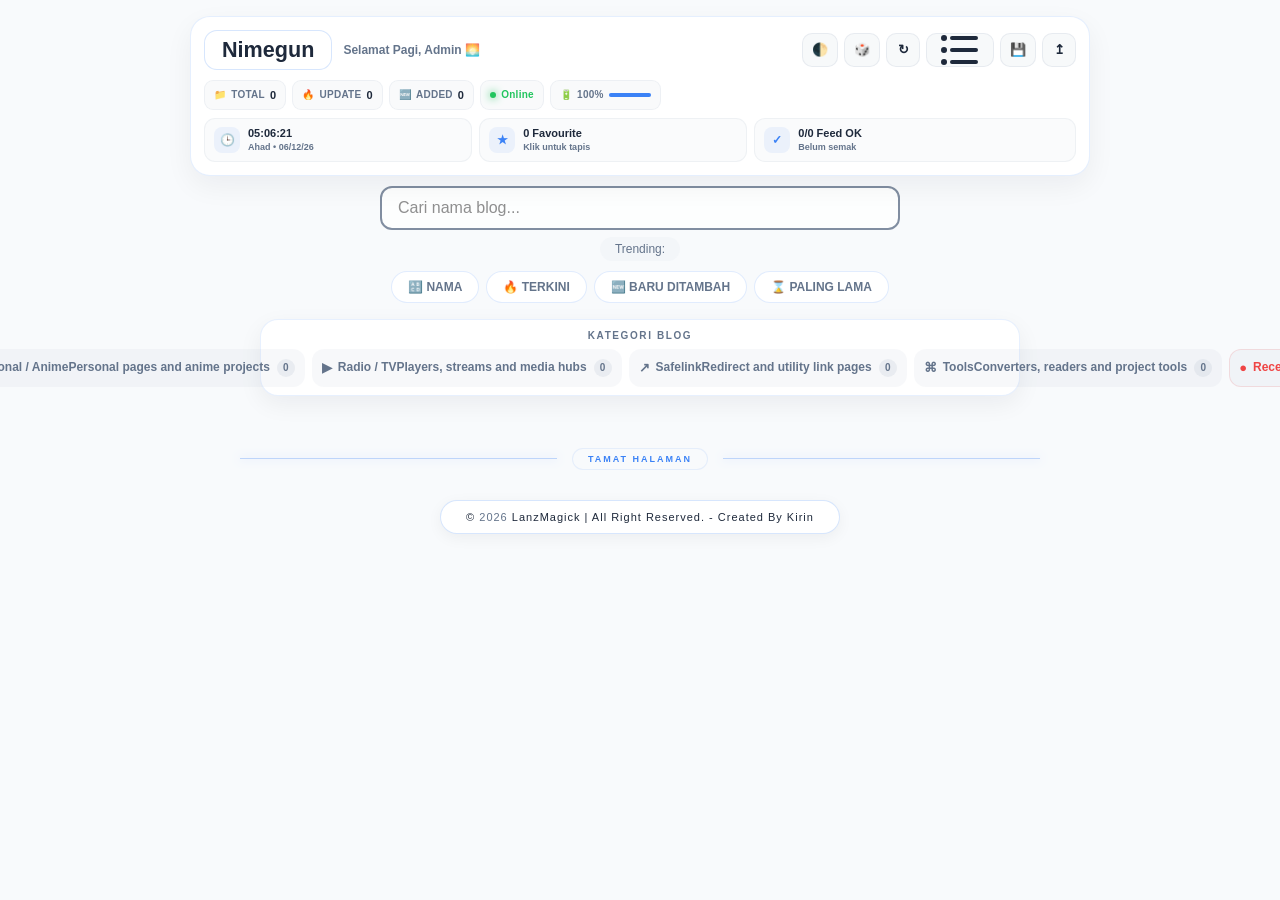
==== commit 9ba7b2aa: "Change title and notification message in index.html" ====
--- a/index.html
+++ b/index.html
@@ -4,12 +4,12 @@
   <meta charset="UTF-8">
   <meta name="viewport" content="width=device-width, initial-scale=1">
   <meta name="theme-color" content="#f8fafc">
-  <title>Nimegun</title>
+  <title>Lanzkila</title>
   <link rel="stylesheet" href="style.css">
 </head>
 <body data-theme="light">
 <div class="progress-container"><div class="progress-bar" id="myBar"></div></div>
-<div id="notifBubble">🔔 Nimegun Live Berjaya Dimuatkan!</div>
+<div id="notifBubble">🔔 Berjaya Dimuatkan!</div>
 
 <header class="dashboard-header">
   <div class="dashboard-shell">
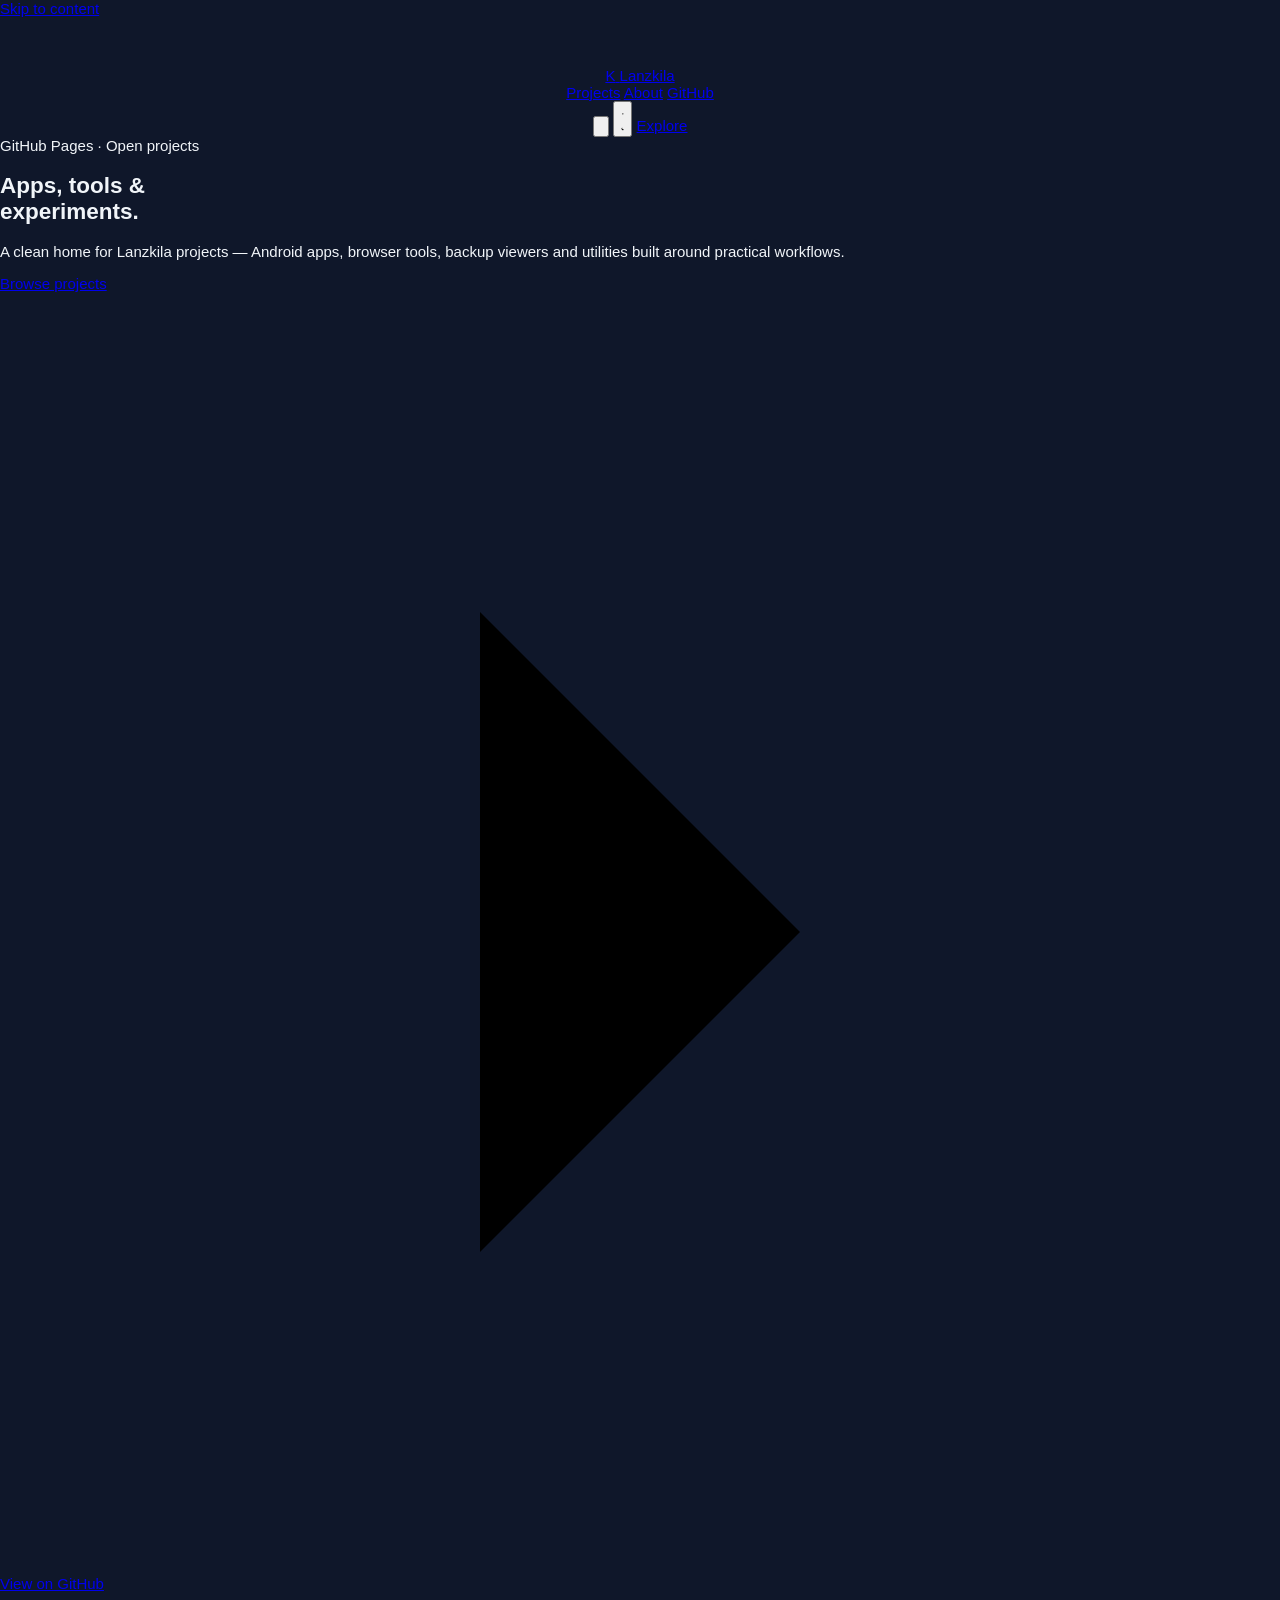
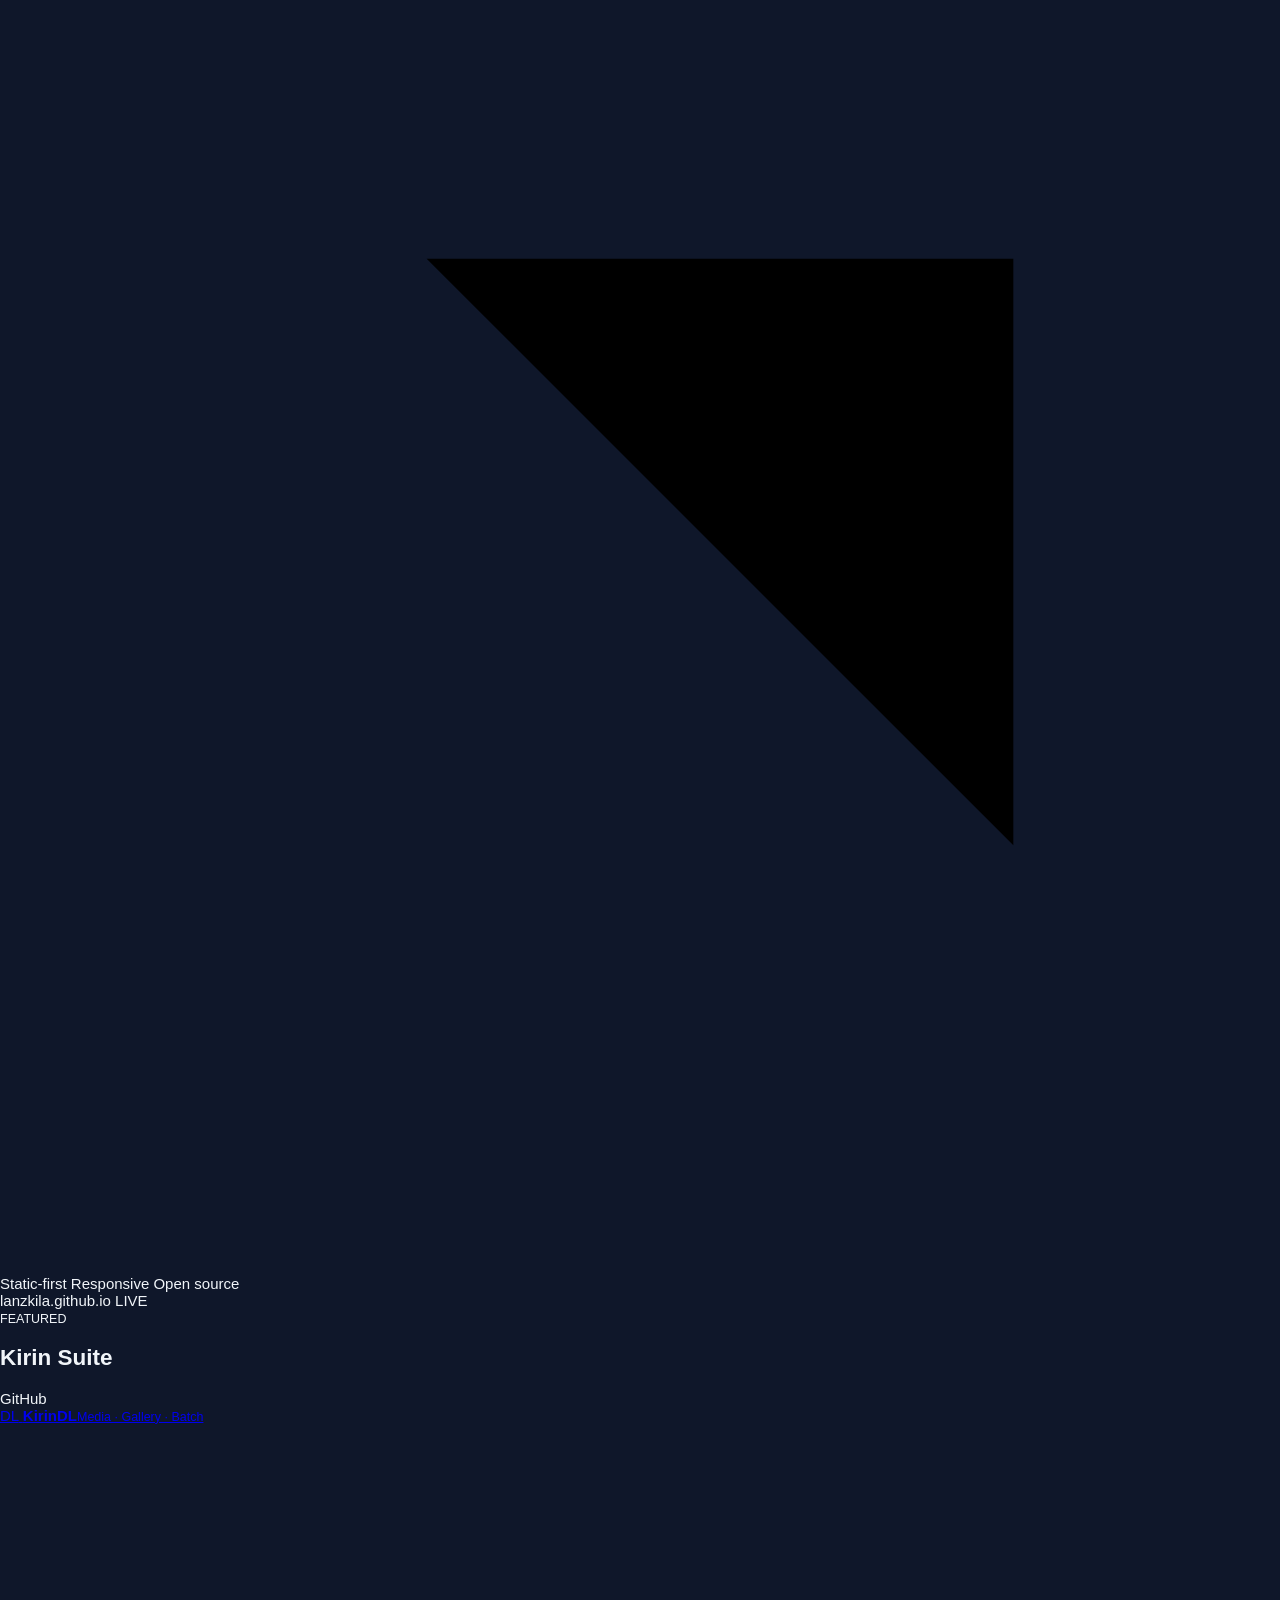
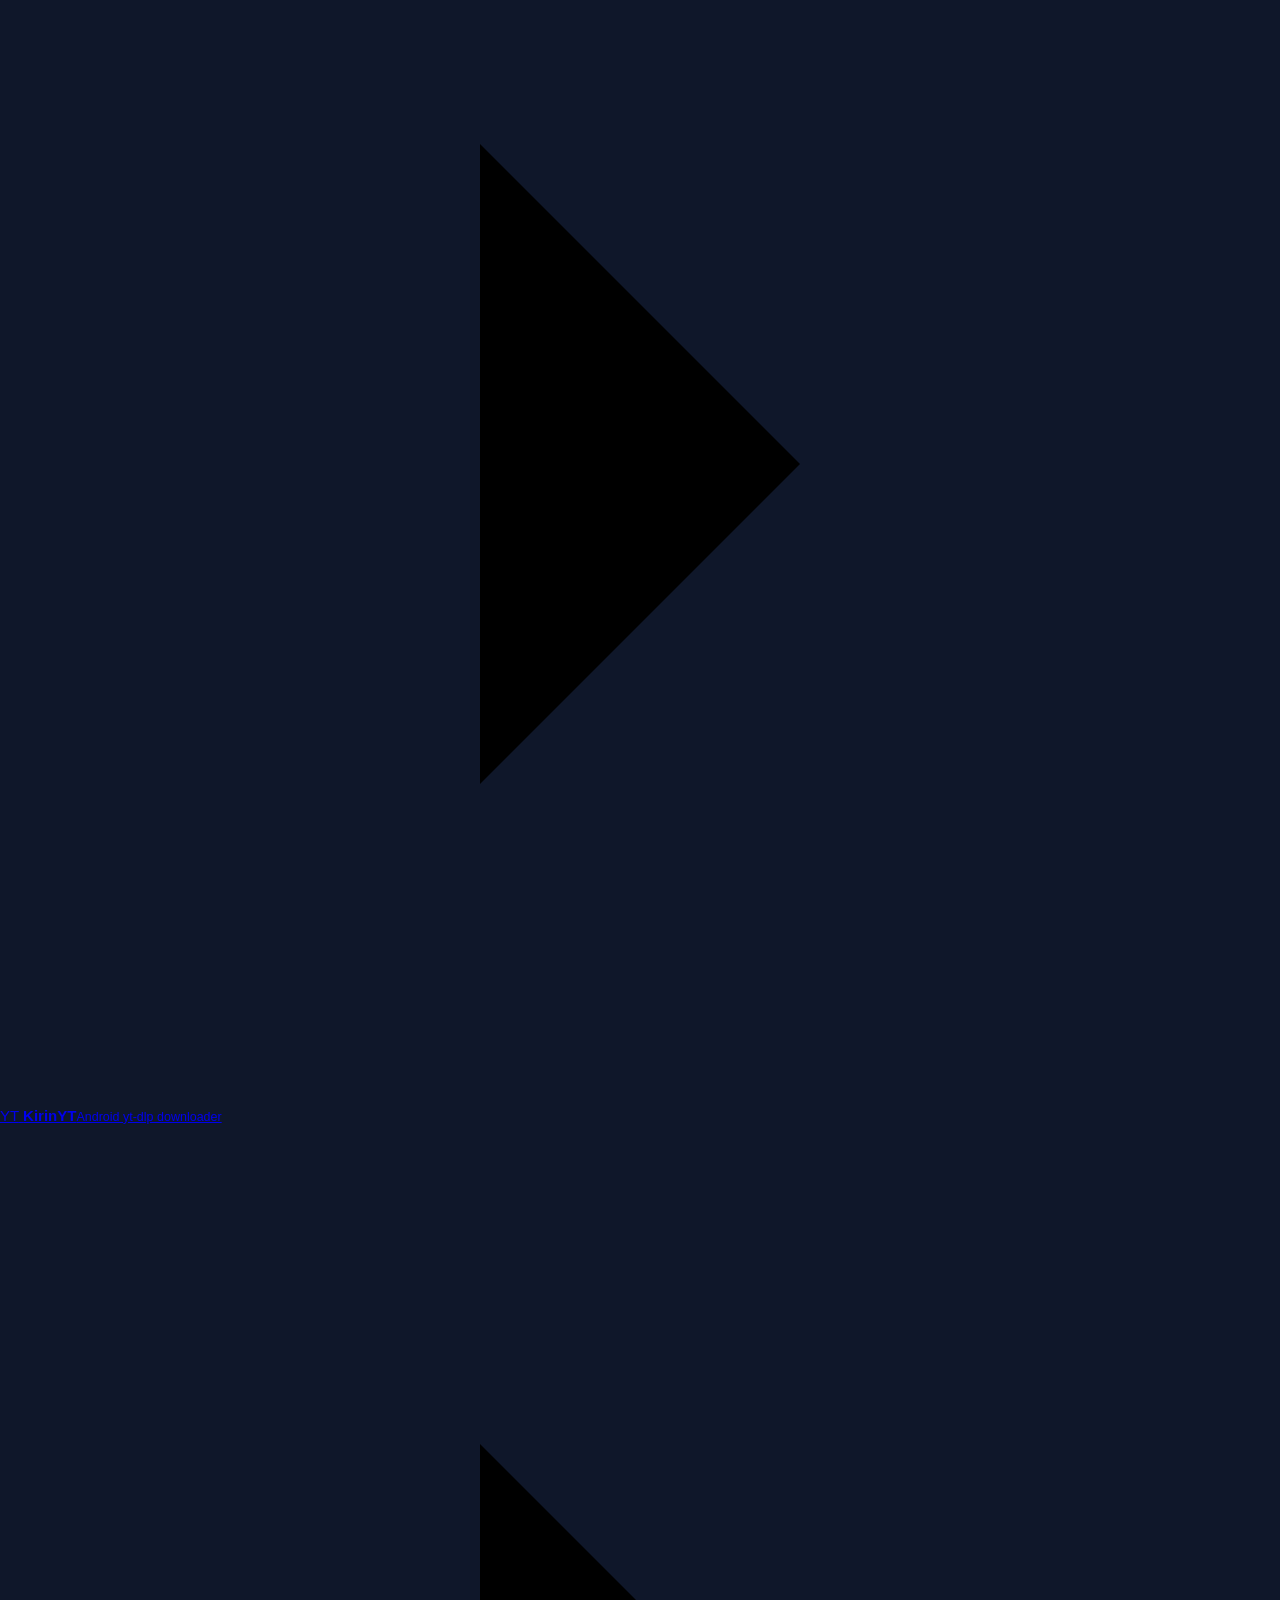
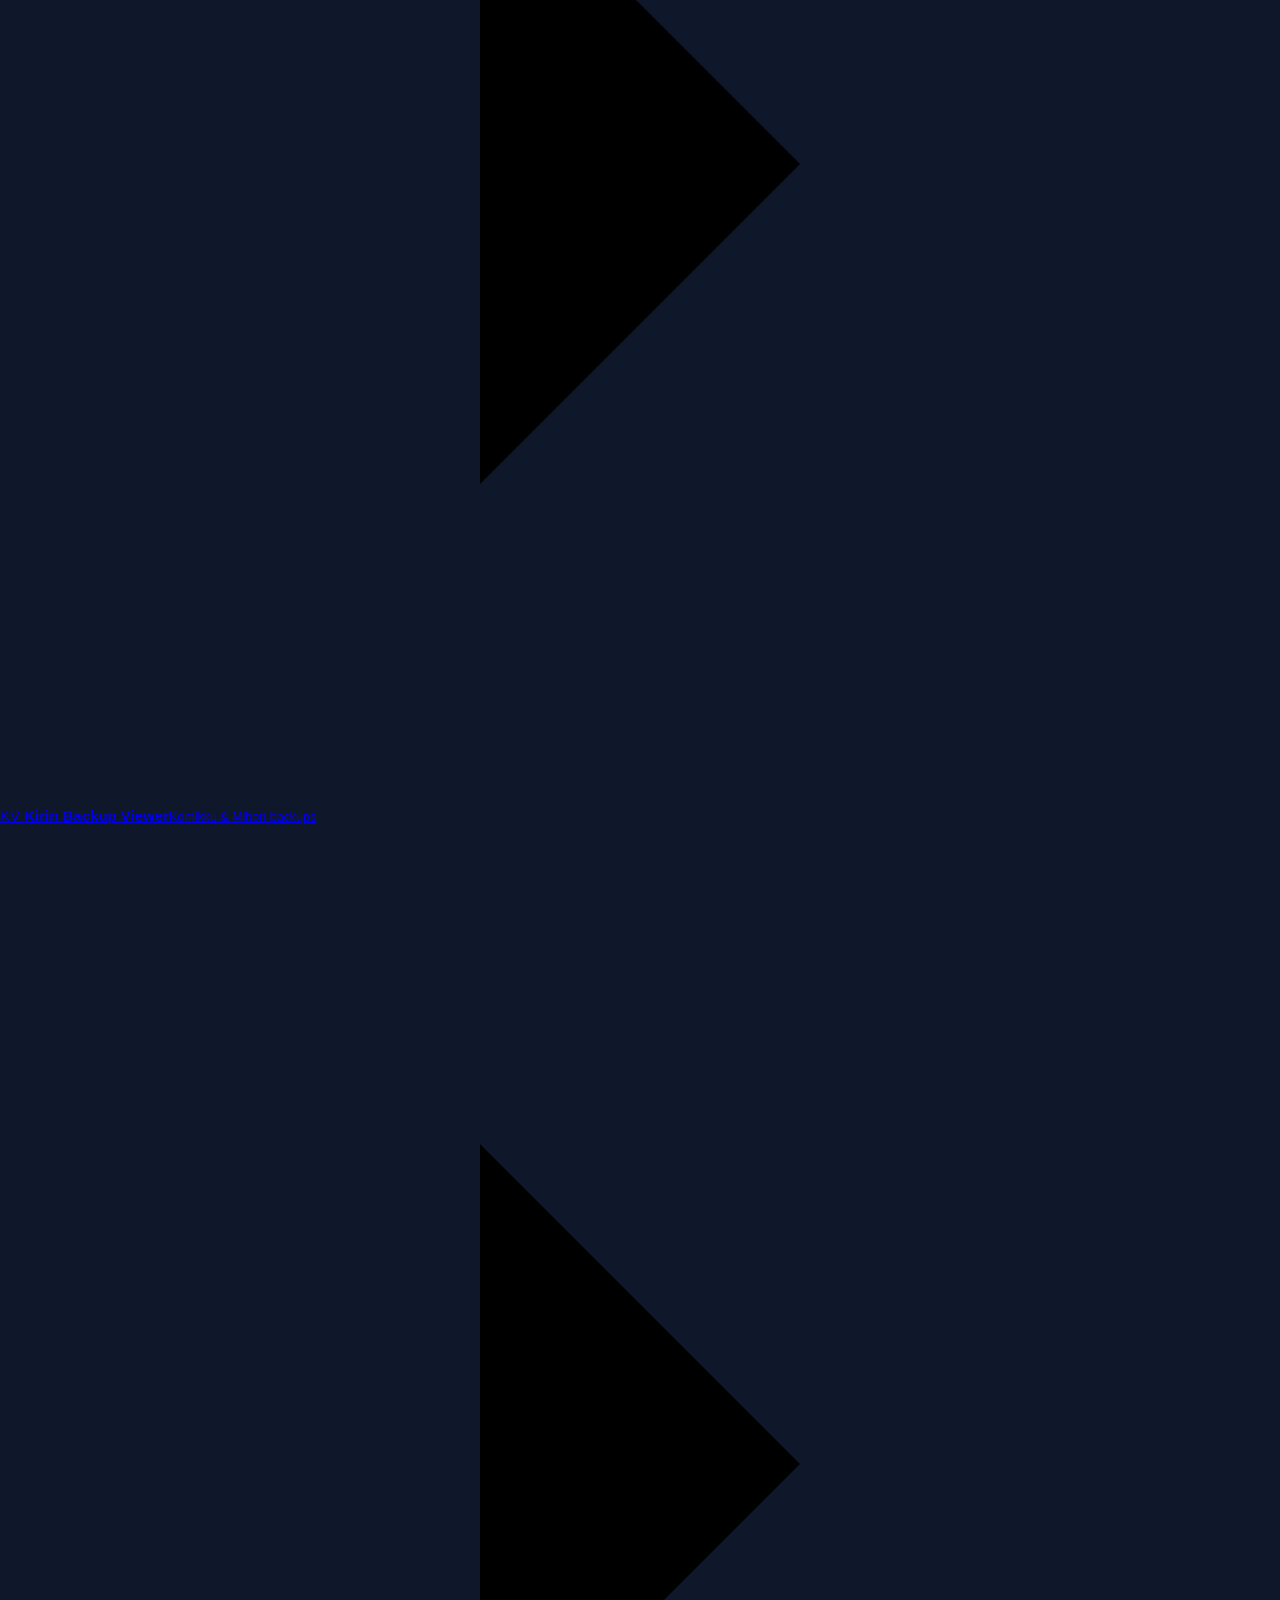
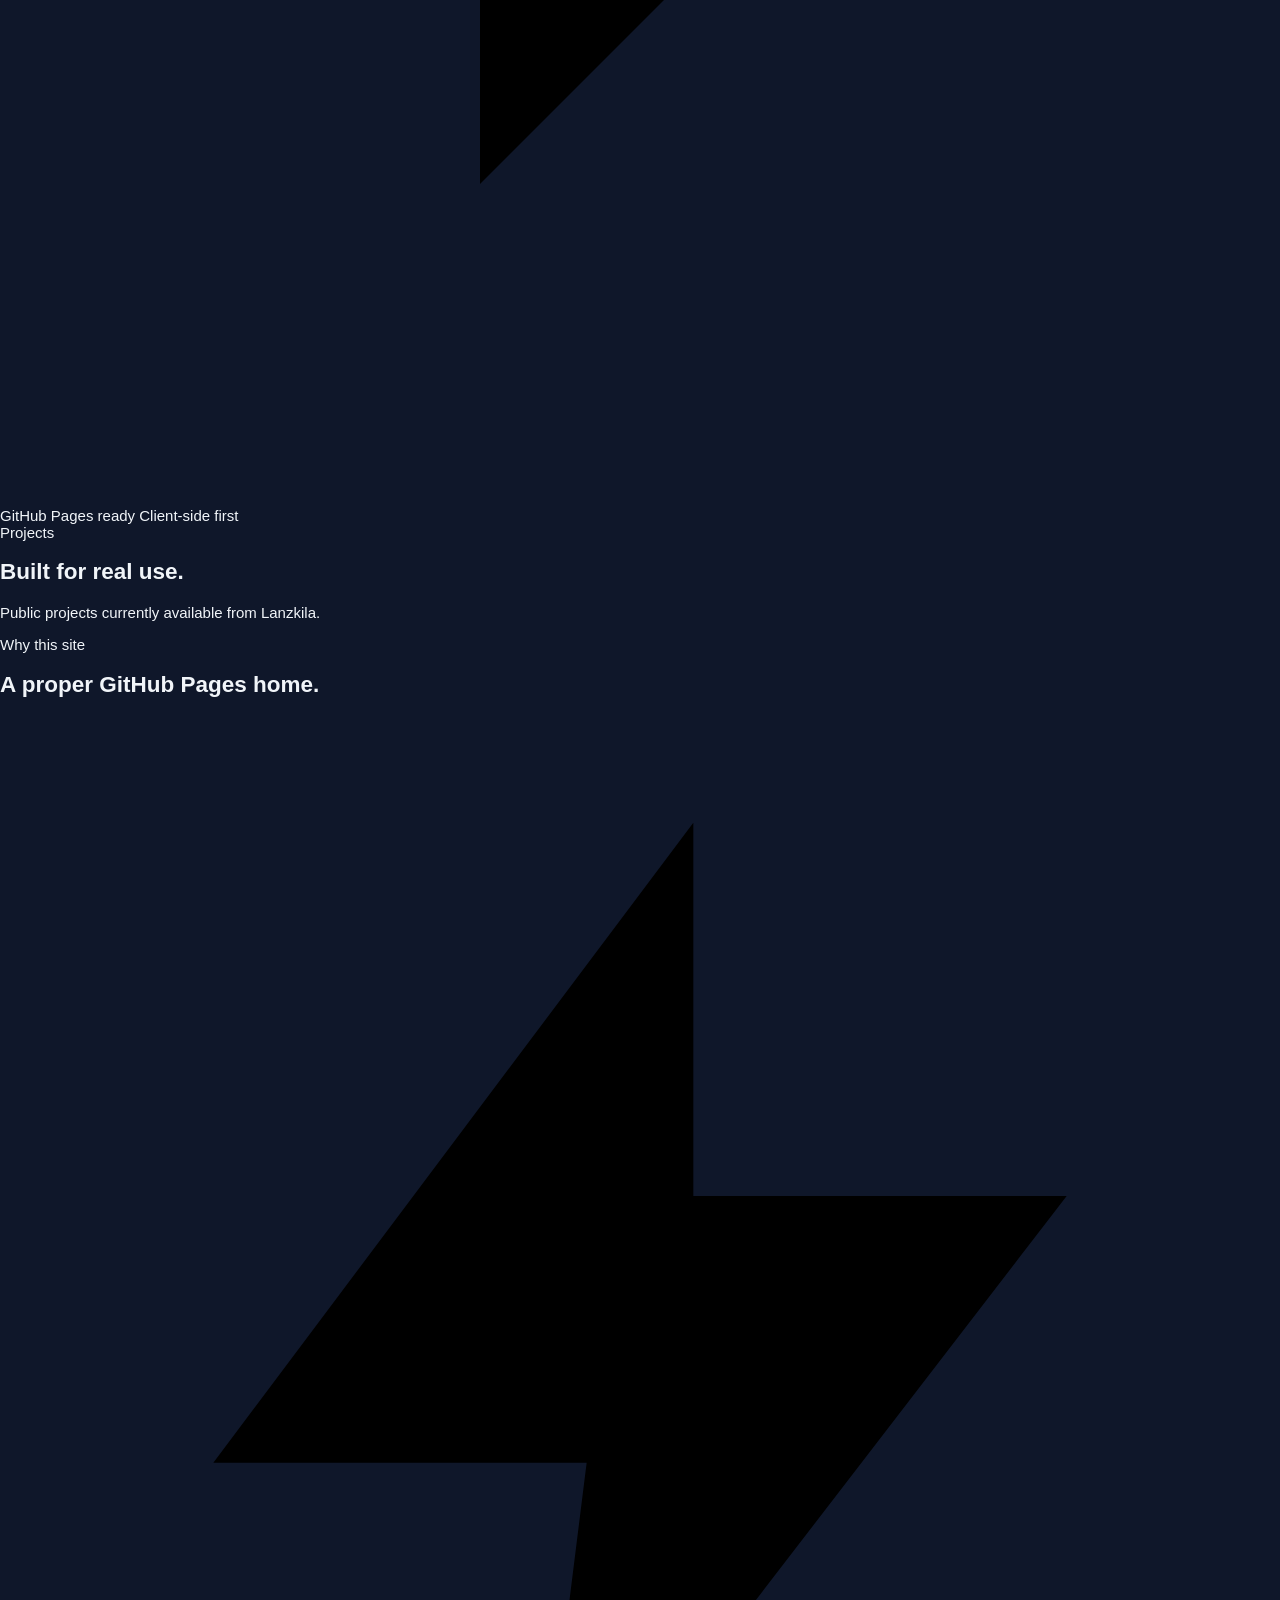
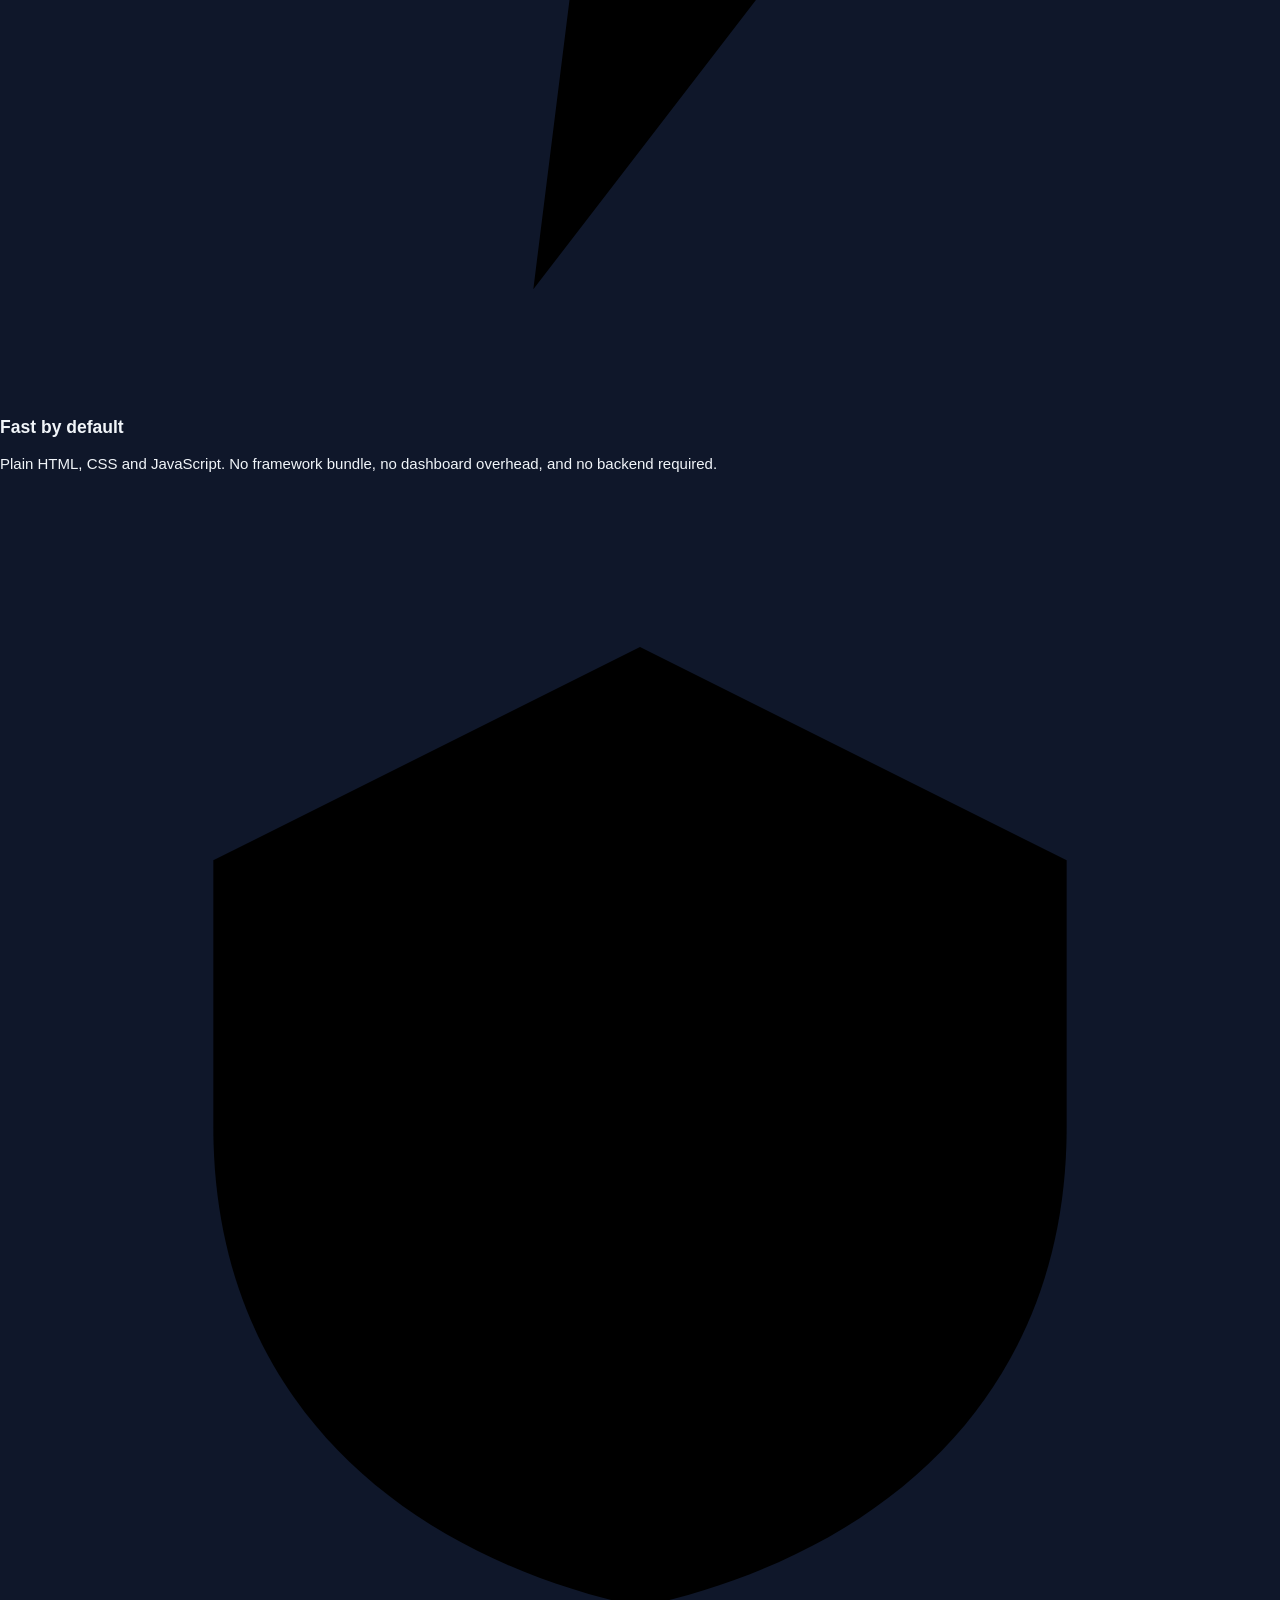
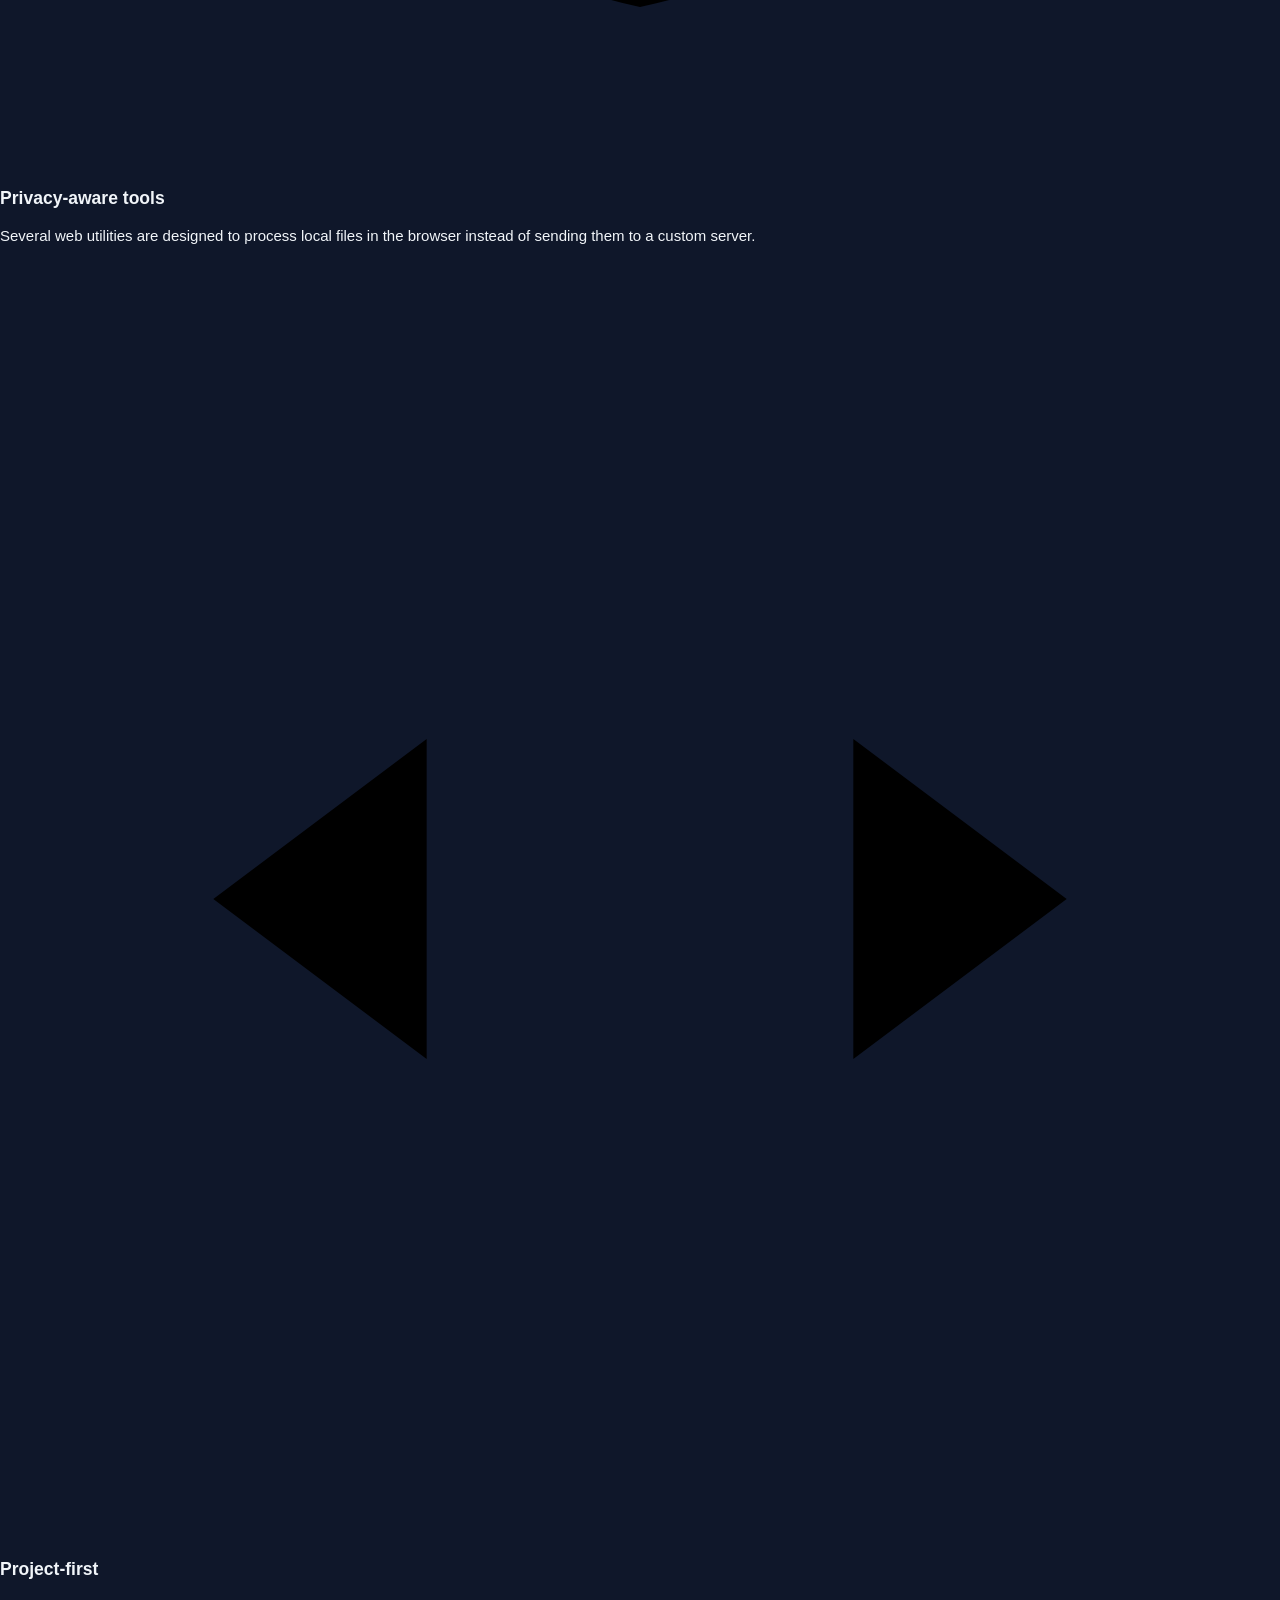
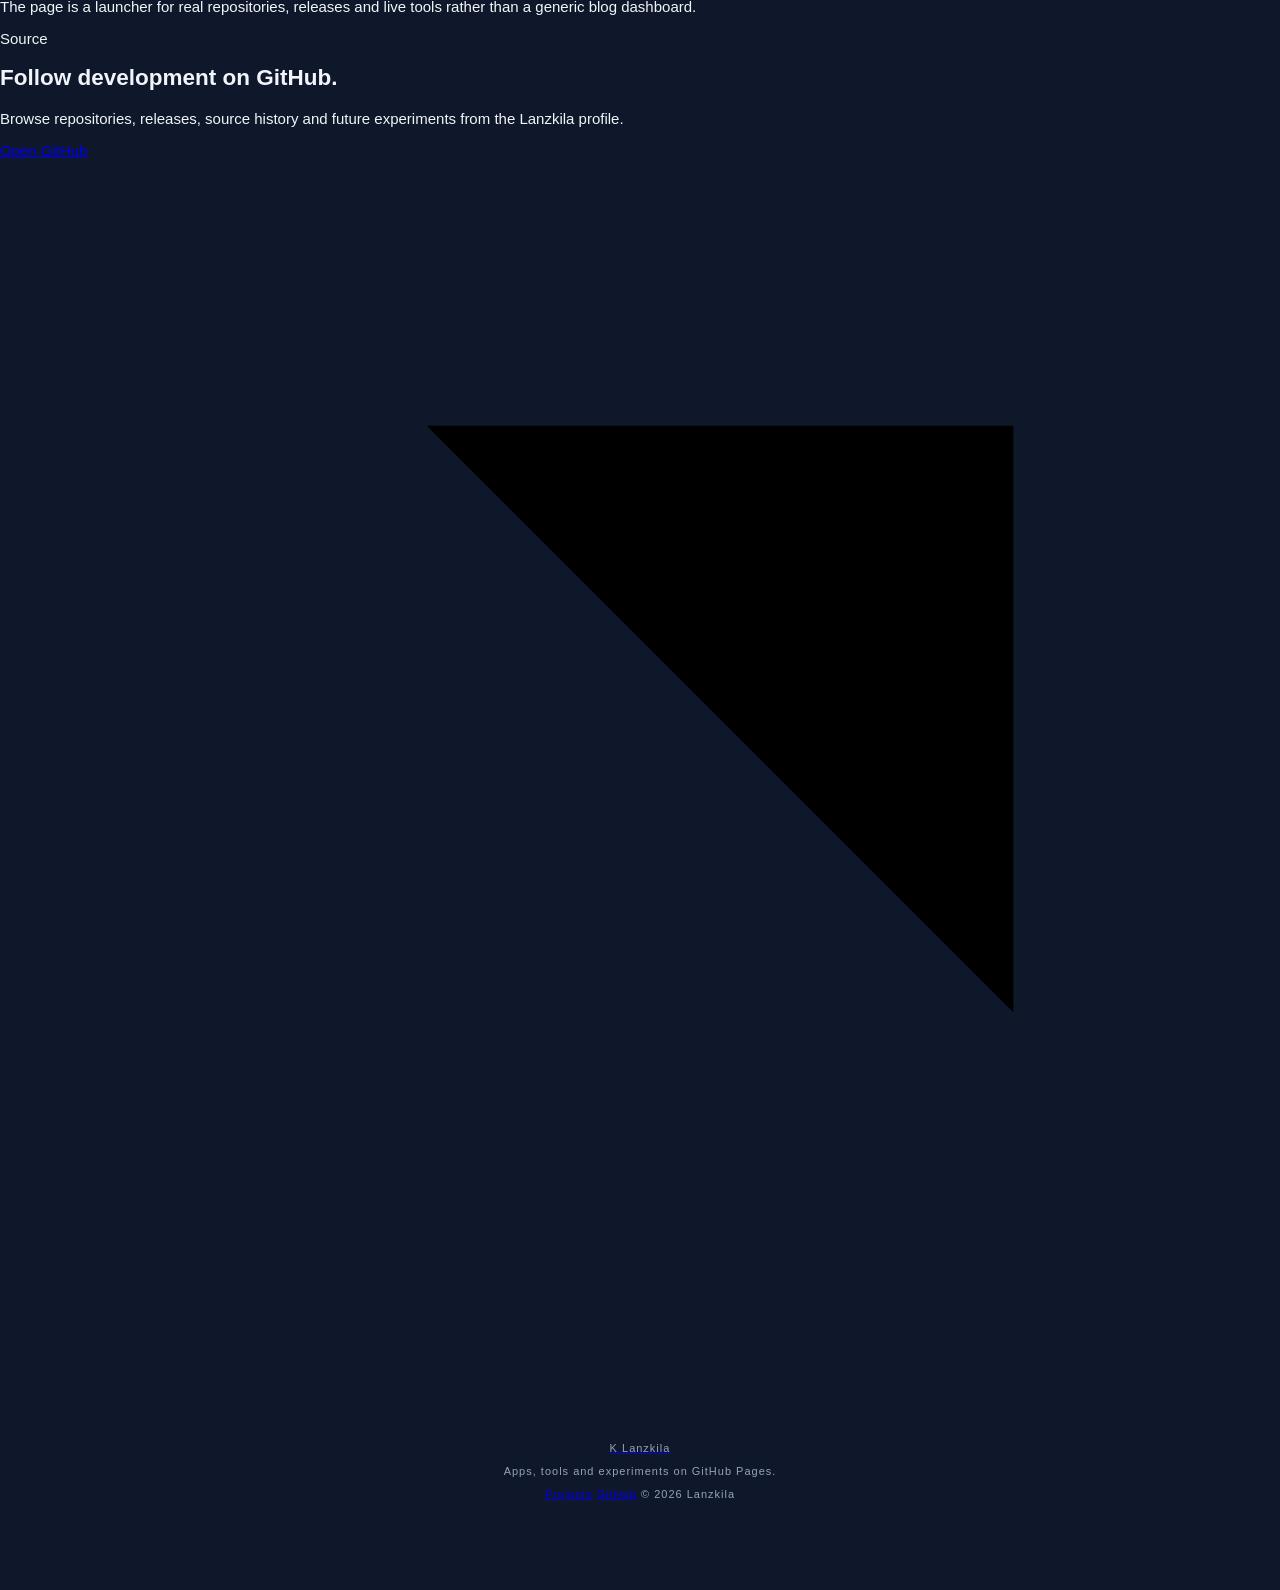
==== commit 1b37b86e: "Rework index.html for Lanzkila project site" ====
--- a/index.html
+++ b/index.html
@@ -1,127 +1,213 @@
-<!DOCTYPE html>
-<html lang="ms">
+<!doctype html>
+<html lang="en" data-theme="dark">
 <head>
-  <meta charset="UTF-8">
-  <meta name="viewport" content="width=device-width, initial-scale=1">
-  <meta name="theme-color" content="#f8fafc">
-  <title>Lanzkila</title>
+  <meta charset="utf-8">
+  <meta name="viewport" content="width=device-width,initial-scale=1">
+  <meta name="theme-color" content="#0b0d12">
+  <meta name="description" content="Lanzkila Projects — Android apps, web tools, backup viewers and open-source experiments.">
+  <meta property="og:title" content="Lanzkila Projects">
+  <meta property="og:description" content="Apps, tools and experiments built and maintained by Lanzkila.">
+  <meta property="og:type" content="website">
+  <meta property="og:url" content="https://lanzkila.github.io/">
+  <meta name="twitter:card" content="summary">
+  <title>Lanzkila Projects</title>
+  <link rel="icon" href="favicon.svg" type="image/svg+xml">
   <link rel="stylesheet" href="style.css">
 </head>
-<body data-theme="light">
-<div class="progress-container"><div class="progress-bar" id="myBar"></div></div>
-<div id="notifBubble">🔔 Berjaya Dimuatkan!</div>
-
-<header class="dashboard-header">
-  <div class="dashboard-shell">
-    <div class="dashboard-top">
-      <div class="dashboard-brand">
-        <h1>Nimegun</h1>
-        <span class="admin-welcome" id="greetText">Sistem Dimuatkan...</span>
-      </div>
-
-      <div class="header-actions" aria-label="Tindakan pantas">
-        <button class="header-action" type="button" onclick="toggleTheme()" title="Tukar tema">🌓</button>
-        <button class="header-action" type="button" onclick="randomBlog()" title="Surprise Blog">🎲</button>
-        <button class="header-action" id="refreshFeedBtn" type="button" onclick="v17RefreshFeeds()" title="Semak update sekarang"><span class="refresh-icon">↻</span></button>
-        <button class="header-action header-view-btn" id="viewToggleBtn" type="button" onclick="v17ToggleView()" title="Tukar paparan">☷ List</button>
-        <button class="header-action" type="button" onclick="v175ExportSettings()" title="Backup settings">💾</button>
-        <button class="header-action" type="button" onclick="v175ChooseImport()" title="Restore settings">↥</button>
+<body>
+  <a class="skip-link" href="#main">Skip to content</a>
+
+  <header class="site-header">
+    <div class="shell nav-shell">
+      <a class="brand" href="#top" aria-label="Lanzkila home">
+        <span class="brand-mark" aria-hidden="true">K</span>
+        <span>Lanzkila</span>
+      </a>
+
+      <nav class="desktop-nav" aria-label="Primary navigation">
+        <a href="#projects">Projects</a>
+        <a href="#about">About</a>
+        <a href="https://github.com/Lanzkila" target="_blank" rel="noreferrer">GitHub</a>
+      </nav>
+
+      <div class="nav-actions">
+        <button class="icon-button" id="searchToggle" type="button" aria-label="Search projects" title="Search projects">
+          <svg viewBox="0 0 24 24" aria-hidden="true"><path d="m21 21-4.35-4.35m1.35-5.65a7 7 0 1 1-14 0 7 7 0 0 1 14 0Z"/></svg>
+        </button>
+        <button class="icon-button" id="themeToggle" type="button" aria-label="Toggle theme" title="Toggle theme">
+          <svg class="sun-icon" viewBox="0 0 24 24" aria-hidden="true"><path d="M12 3v2m0 14v2M3 12h2m14 0h2M5.64 5.64l1.42 1.42m9.88 9.88 1.42 1.42m0-12.72-1.42 1.42M7.06 16.94l-1.42 1.42"/><circle cx="12" cy="12" r="4"/></svg>
+          <svg class="moon-icon" viewBox="0 0 24 24" aria-hidden="true"><path d="M20.2 15.2A8.5 8.5 0 0 1 8.8 3.8 8.5 8.5 0 1 0 20.2 15.2Z"/></svg>
+        </button>
+        <a class="nav-cta" href="#projects">Explore</a>
       </div>
     </div>
 
-    <div class="dashboard-stats">
-      <div class="dash-stat"><span class="dash-stat-icon">📁</span><span>Total</span><b id="vCount">0</b></div>
-      <button class="dash-stat dash-stat-button" type="button" onclick="v172OpenNewFilter()" title="Tunjuk semua blog yang masih New">
-        <span class="dash-stat-icon">🔥</span><span>Update</span><b id="oCount">0</b>
-      </button>
-      <div class="dash-stat"><span class="dash-stat-icon">🆕</span><span>Added</span><b id="aCount">0</b></div>
-      <div class="dash-stat dash-status"><span class="dot-net" id="netDot"></span><span id="netText">Online</span></div>
-      <div class="dash-stat dash-battery" title="Bateri peranti">
-        <span>🔋</span><span id="batPercent">--%</span>
-        <span class="battery-meter"><span id="batLevel"></span></span>
+    <div class="search-strip" id="searchStrip" hidden>
+      <div class="shell">
+        <label for="projectSearch">Search projects</label>
+        <div class="search-box">
+          <svg viewBox="0 0 24 24" aria-hidden="true"><path d="m21 21-4.35-4.35m1.35-5.65a7 7 0 1 1-14 0 7 7 0 0 1 14 0Z"/></svg>
+          <input id="projectSearch" type="search" autocomplete="off" placeholder="KirinDL, manga, backup viewer...">
+          <kbd>Esc</kbd>
+        </div>
       </div>
     </div>
-
-    <div class="dashboard-addons">
-      <div class="header-addon">
-        <span class="addon-icon">🕒</span>
-        <span class="addon-copy"><b id="headerClock">--:--:--</b><small id="headerDate">Memuatkan tarikh...</small></span>
-      </div>
-      <button class="header-addon header-addon-btn" id="headerFavAddon" type="button" onclick="v172FilterFavorites()" title="Tunjuk blog Favourite">
-        <span class="addon-icon">★</span>
-        <span class="addon-copy"><b><span id="headerFavCount">0</span> Favourite</b><small>Klik untuk tapis</small></span>
-      </button>
-      <button class="header-addon header-addon-btn" id="headerFeedAddon" type="button" onclick="v17RefreshFeeds()" title="Klik untuk semak feed sekarang">
-        <span class="addon-icon">✓</span>
-        <span class="addon-copy"><b><span id="headerFeedOkCount">0</span>/<span id="headerFeedTotalCount">0</span> Feed OK</b><small id="headerLastSync">Belum semak</small></span>
-      </button>
+  </header>
+
+  <main id="main">
+    <section class="hero" id="top">
+      <div class="shell hero-grid">
+        <div class="hero-copy">
+          <div class="eyebrow"><span class="pulse"></span> GitHub Pages · Open projects</div>
+          <h1>Apps, tools &amp;<br><span>experiments.</span></h1>
+          <p>A clean home for Lanzkila projects — Android apps, browser tools, backup viewers and utilities built around practical workflows.</p>
+
+          <div class="hero-actions">
+            <a class="button primary" href="#projects">
+              Browse projects
+              <svg viewBox="0 0 24 24" aria-hidden="true"><path d="m9 18 6-6-6-6"/></svg>
+            </a>
+            <a class="button secondary" href="https://github.com/Lanzkila" target="_blank" rel="noreferrer">
+              View on GitHub
+              <svg viewBox="0 0 24 24" aria-hidden="true"><path d="M8 5h11v11M19 5 5 19"/></svg>
+            </a>
+          </div>
+
+          <div class="hero-meta" aria-label="Site highlights">
+            <span>Static-first</span>
+            <span>Responsive</span>
+            <span>Open source</span>
+          </div>
+        </div>
+
+        <div class="hero-visual" aria-label="Featured projects preview">
+          <div class="glow glow-a"></div>
+          <div class="glow glow-b"></div>
+          <div class="preview-window">
+            <div class="preview-topbar">
+              <div class="traffic"><i></i><i></i><i></i></div>
+              <span>lanzkila.github.io</span>
+              <span class="preview-status">LIVE</span>
+            </div>
+            <div class="preview-body">
+              <div class="preview-heading">
+                <div>
+                  <small>FEATURED</small>
+                  <h2>Kirin Suite</h2>
+                </div>
+                <span class="preview-badge">GitHub</span>
+              </div>
+
+              <a class="preview-project" href="https://github.com/Lanzkila/KirinDL" target="_blank" rel="noreferrer">
+                <span class="project-glyph">DL</span>
+                <span><strong>KirinDL</strong><small>Media · Gallery · Batch</small></span>
+                <svg viewBox="0 0 24 24" aria-hidden="true"><path d="m9 18 6-6-6-6"/></svg>
+              </a>
+              <a class="preview-project" href="https://github.com/Lanzkila/KirinYT" target="_blank" rel="noreferrer">
+                <span class="project-glyph">YT</span>
+                <span><strong>KirinYT</strong><small>Android yt-dlp downloader</small></span>
+                <svg viewBox="0 0 24 24" aria-hidden="true"><path d="m9 18 6-6-6-6"/></svg>
+              </a>
+              <a class="preview-project" href="https://lanzkila.github.io/Komikku-Viewers/" target="_blank" rel="noreferrer">
+                <span class="project-glyph">KV</span>
+                <span><strong>Kirin Backup Viewer</strong><small>Komikku &amp; Mihon backups</small></span>
+                <svg viewBox="0 0 24 24" aria-hidden="true"><path d="m9 18 6-6-6-6"/></svg>
+              </a>
+
+              <div class="preview-footer">
+                <span><i></i> GitHub Pages ready</span>
+                <span>Client-side first</span>
+              </div>
+            </div>
+          </div>
+        </div>
+      </div>
+    </section>
+
+    <section class="projects section" id="projects">
+      <div class="shell">
+        <div class="section-head">
+          <div>
+            <span class="section-kicker">Projects</span>
+            <h2>Built for real use.</h2>
+            <p>Public projects currently available from Lanzkila.</p>
+          </div>
+          <div class="filter-tabs" id="filterTabs" aria-label="Project categories"></div>
+        </div>
+
+        <div class="project-grid" id="projectGrid" aria-live="polite"></div>
+        <p class="empty-state" id="emptyState" hidden>No projects match your search.</p>
+      </div>
+    </section>
+
+    <section class="about section" id="about">
+      <div class="shell">
+        <div class="section-head compact">
+          <div>
+            <span class="section-kicker">Why this site</span>
+            <h2>A proper GitHub Pages home.</h2>
+          </div>
+        </div>
+
+        <div class="feature-grid">
+          <article class="feature-card">
+            <span class="feature-icon">
+              <svg viewBox="0 0 24 24" aria-hidden="true"><path d="m13 2-9 12h7l-1 8 10-13h-7V2Z"/></svg>
+            </span>
+            <h3>Fast by default</h3>
+            <p>Plain HTML, CSS and JavaScript. No framework bundle, no dashboard overhead, and no backend required.</p>
+          </article>
+          <article class="feature-card">
+            <span class="feature-icon">
+              <svg viewBox="0 0 24 24" aria-hidden="true"><path d="M12 3 4 7v5c0 5 3.4 8 8 9 4.6-1 8-4 8-9V7l-8-4Z"/><path d="m9 12 2 2 4-4"/></svg>
+            </span>
+            <h3>Privacy-aware tools</h3>
+            <p>Several web utilities are designed to process local files in the browser instead of sending them to a custom server.</p>
+          </article>
+          <article class="feature-card">
+            <span class="feature-icon">
+              <svg viewBox="0 0 24 24" aria-hidden="true"><path d="M8 9 4 12l4 3m8-6 4 3-4 3M14 5l-4 14"/></svg>
+            </span>
+            <h3>Project-first</h3>
+            <p>The page is a launcher for real repositories, releases and live tools rather than a generic blog dashboard.</p>
+          </article>
+        </div>
+      </div>
+    </section>
+
+    <section class="cta-section">
+      <div class="shell">
+        <div class="cta-card">
+          <div>
+            <span class="section-kicker">Source</span>
+            <h2>Follow development on GitHub.</h2>
+            <p>Browse repositories, releases, source history and future experiments from the Lanzkila profile.</p>
+          </div>
+          <a class="button primary" href="https://github.com/Lanzkila" target="_blank" rel="noreferrer">
+            Open GitHub
+            <svg viewBox="0 0 24 24" aria-hidden="true"><path d="M8 5h11v11M19 5 5 19"/></svg>
+          </a>
+        </div>
+      </div>
+    </section>
+  </main>
+
+  <footer class="site-footer">
+    <div class="shell footer-inner">
+      <a class="brand footer-brand" href="#top">
+        <span class="brand-mark" aria-hidden="true">K</span>
+        <span>Lanzkila</span>
+      </a>
+      <p>Apps, tools and experiments on GitHub Pages.</p>
+      <div class="footer-links">
+        <a href="#projects">Projects</a>
+        <a href="https://github.com/Lanzkila" target="_blank" rel="noreferrer">GitHub</a>
+        <span>© <span id="year"></span> Lanzkila</span>
+      </div>
     </div>
-  </div>
-</header>
-
-<nav class="controls">
-  <input id="searchBar" onkeyup="searchFunction()" placeholder="Cari nama blog..." type="text">
-  <div id="trendingBox" onclick="quickSearch()">Trending: <b id="trendWord">...</b></div>
-  <div class="sort-group">
-  <button class="sort-btn" onclick='sortGrid("name")'>🔠 Nama</button>
-  <button class="sort-btn" onclick='sortGrid("update")'>🔥 Terkini</button>
-</div>
-  <div class="category-menu">
-    <span class="category-title">Kategori Blog</span>
-    <div class="filter-group">
-      <button class="filter-btn active" onclick='filterBlog("all")'><span class="filter-icon">▦</span><span>Semua</span></button>
-      <button class="filter-btn" onclick='filterBlog("cat1")'><span class="filter-icon">✦</span><span>Personal / Anime</span></button>
-      <button class="filter-btn" onclick='filterBlog("cat2")'><span class="filter-icon">▶</span><span>Radio / TV</span></button>
-      <button class="filter-btn" onclick='filterBlog("cat3")'><span class="filter-icon">🔗</span><span>Safelink</span></button>
-      <button class="filter-btn" onclick='filterBlog("cat4")'><span class="filter-icon">⚙</span><span>Tools</span></button>
-    </div>
-  </div>
-</nav>
-
-<div class="container">
-  <div class="grid-container" id="blogGrid">
-    
-    <!-- Block cards are rendered from data.js by script.js --></div>     
-  </div>
-<button class="scroll-top-btn" id="scrollTopBtn" type="button" onclick="scrollToTop()" title="Ke Atas" aria-label="Ke Atas">
-  <span aria-hidden="true">↑</span>
-</button>
-
-  <div class="hub-divider"><span>Tamat Halaman</span></div>
-  
-<footer>
-  <div class="inner-box">
-    © <span id="year"></span> LanzMagick | All Right Reserved. - Created By Kirin
-  </div>
-</footer>
-  
-<div id="customMenu">
-  <div class="menu-opt" onclick="openCurrent()">🌍 Buka Blog</div>
-  <div class="menu-opt" onclick="copyCurrent()">📋 Salin Pautan</div>
-</div>
-  
-<div id="linkLock">
-  <h3>🔒 PAUTAN DIKUNCI</h3>
-  <p style="font-size:11px; color:var(--sub); margin:0;">Sila masukkan kunci akses v13.</p>
-  
-  <input id="lockKey" placeholder="••••••" type="password">
-  
-  <div class="lock-btns">
-    <button id="btnUnlock" type="button">BUKA SEKARANG</button>
-    <button class="btn-cancel" onclick="closeLock()" type="button">BATAL AKSES</button>
-  </div>
-</div>
-  
-
-
-
-<div id="descPopup" class="desc-popup" aria-hidden="true">
-  <div class="desc-popup-arrow"></div>
-  <div class="desc-popup-text" id="descPopupText"></div>
-</div>
-
+  </footer>
 
   <script src="data.js"></script>
   <script src="script.js"></script>
 </body>
-</html>
+</html>
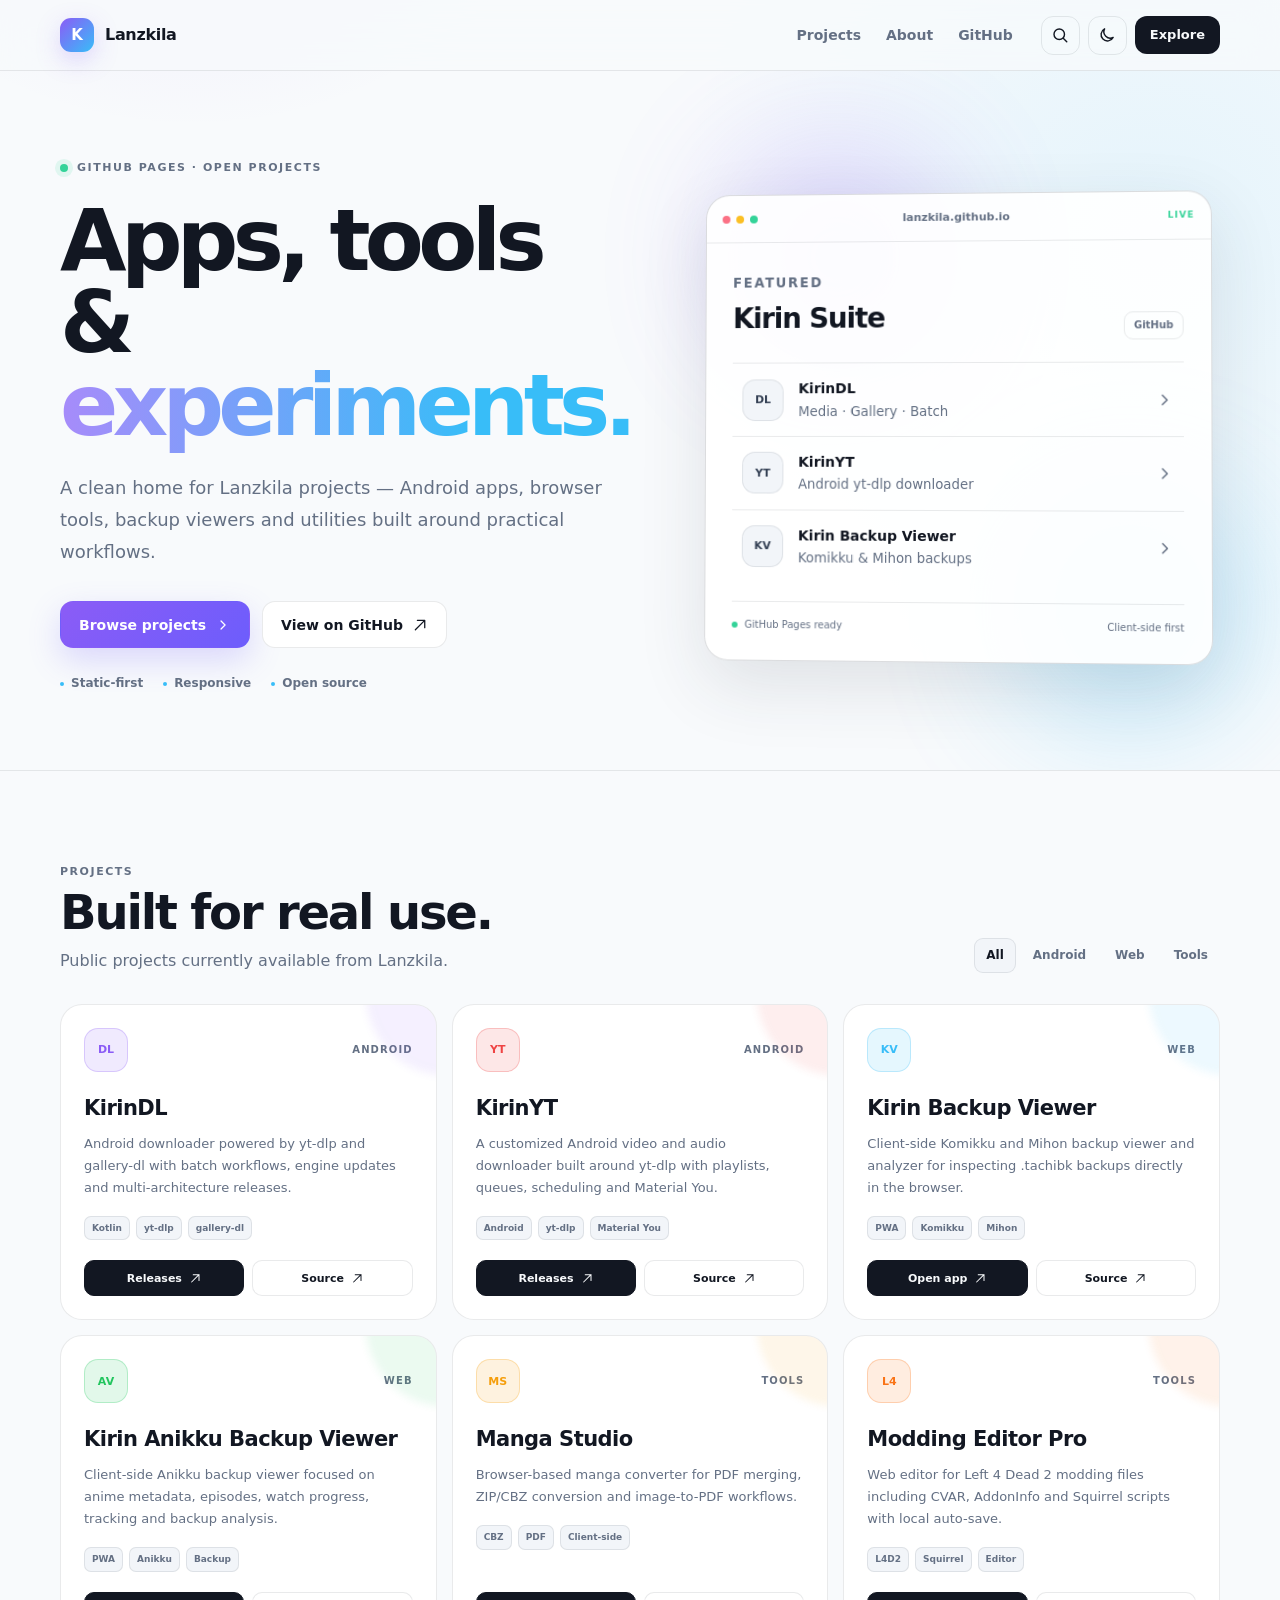
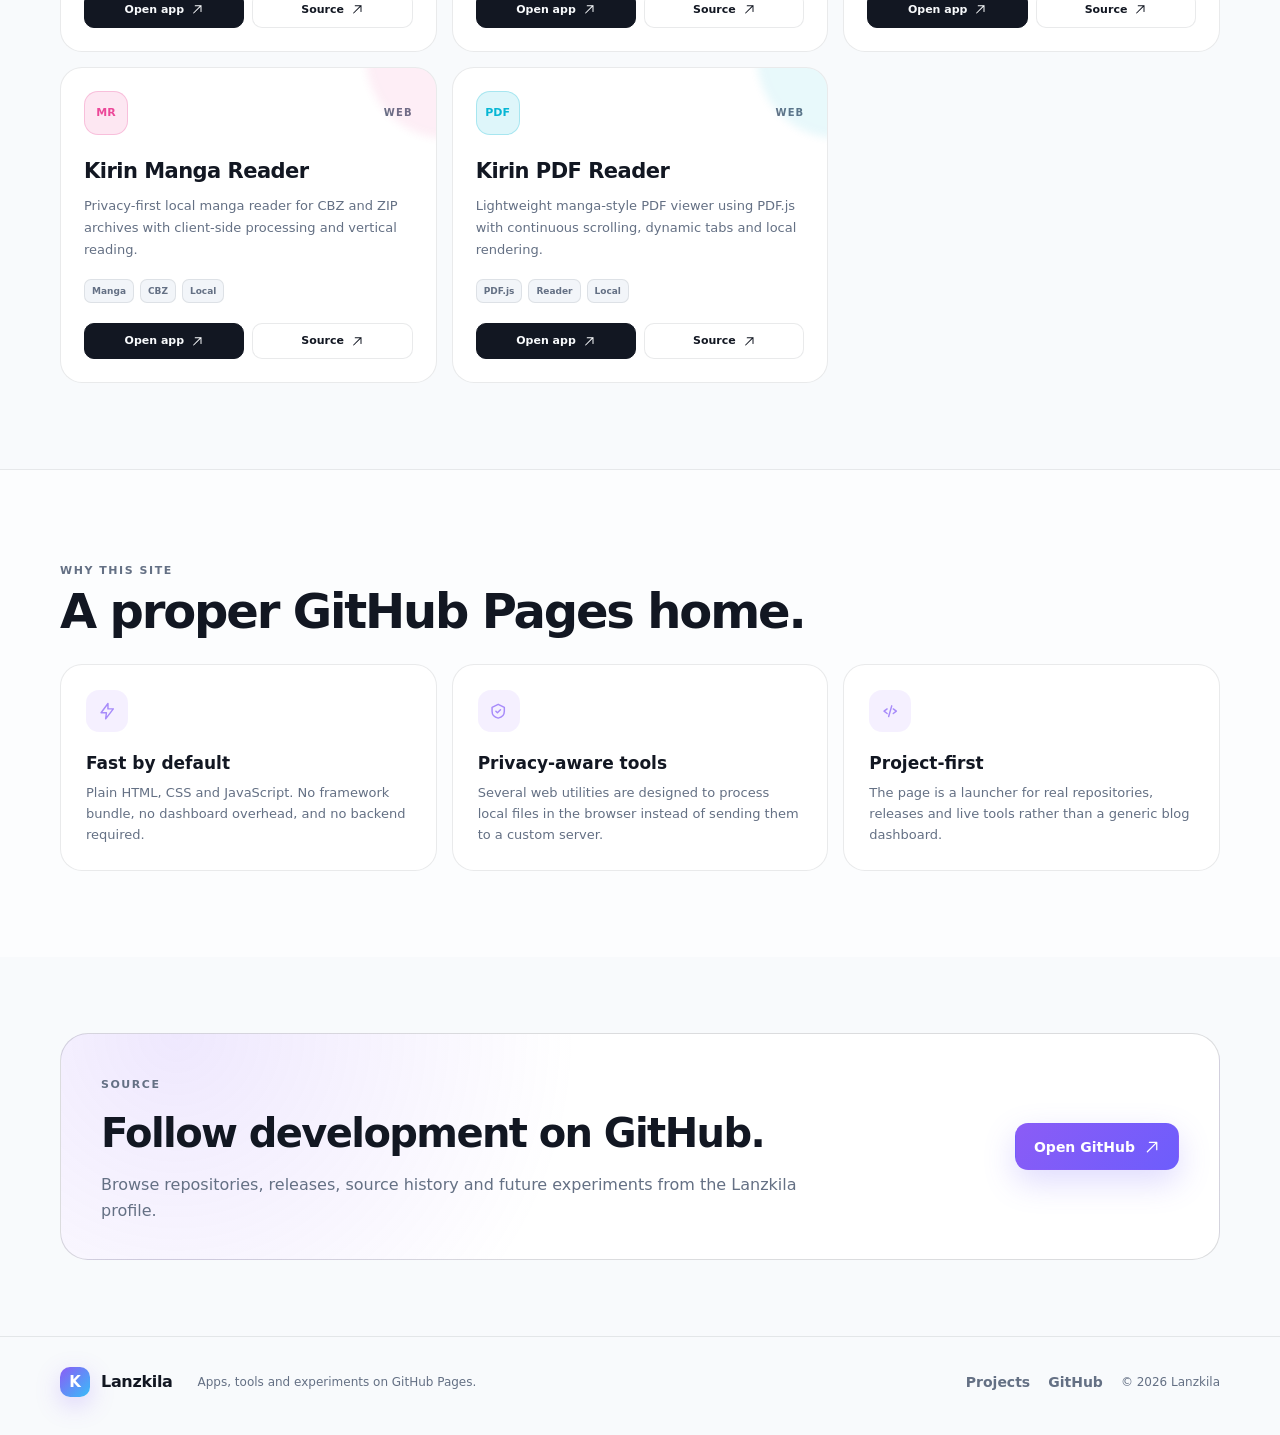
==== commit 40694e90: "Add safe-area viewport support for mobile" ====
--- a/index.html
+++ b/index.html
@@ -2,7 +2,7 @@
 <html lang="en" data-theme="dark">
 <head>
   <meta charset="utf-8">
-  <meta name="viewport" content="width=device-width,initial-scale=1">
+  <meta name="viewport" content="width=device-width,initial-scale=1,viewport-fit=cover">
   <meta name="theme-color" content="#0b0d12">
   <meta name="description" content="Lanzkila Projects — Android apps, web tools, backup viewers and open-source experiments.">
   <meta property="og:title" content="Lanzkila Projects">
--- a/style.css
+++ b/style.css
@@ -1,2274 +1,675 @@
-:root { --bg: #f8fafc; --card: #ffffff; --text: #1e293b; --accent: #3b82f6; --sub: #64748b; }
-[data-theme='dark'] { --bg: #0f172a; --card: #1e293b; --text: #f1f5f9; --accent: #60a5fa; --sub: #94a3b8; }
-body { background: var(--bg); color: var(--text); font-family: 'Inter', sans-serif; margin: 0; transition: 0.3s; padding-bottom: 50px; }
-.progress-container { position: fixed; top: 0; z-index: 2000; width: 100%; height: 4px; background: transparent; }
-.progress-bar { height: 4px; background: var(--accent); width: 0%; transition: width 0.1s ease; }
-
-header { padding: 50px 20px 0; text-align: center; background: transparent; border: none; }
-header h1 { display: inline-block; background: var(--card); color: var(--text); padding: 12px 30px; border-radius: 50px; font-size: 1.6rem; font-weight: 800; border: 1px solid rgba(59, 130, 246, 0.2); box-shadow: 0 4px 15px rgba(0,0,0,0.05); transition: 0.3s; }
-header h1:hover { border-color: var(--accent); box-shadow: 0 0 15px rgba(59, 130, 246, 0.3); transform: translateY(-2px); }
-
-[data-theme='dark'] header h1 { background: #152232; border: 1px solid rgba(61, 187, 238, 0.3); box-shadow: 0 4px 20px rgba(0,0,0,0.5); }
-.stats-bar { font-size: 11px; color: var(--sub); margin-top: 15px; font-weight: 600; letter-spacing: 0.5px; text-transform: uppercase; }
-#notifBubble { position: fixed; top: 20px; left: -350px; background: var(--accent); color: white; padding: 12px 20px; border-radius: 10px; z-index: 10000; transition: 0.5s; box-shadow: 0 10px 20px rgba(0,0,0,0.1); }
-#notifBubble.show { left: 20px; }
-
-.controls { position: relative; background: transparent !important; padding: 10px; z-index: 100; box-shadow: none !important; text-align: center; display: flex; flex-direction: column; align-items: center; }
-.filter-btn { background: rgba(159, 173, 189, 0.1); border: 1px solid rgba(59, 130, 246, 0.1); color: var(--sub); cursor: pointer; font-weight: 700; font-size: 11px; padding: 8px 18px; border-radius: 50px; transition: 0.3s; text-transform: uppercase; outline: none; }
-.filter-btn.active { background: var(--accent) !important; color: #ffffff !important; border-color: var(--accent); box-shadow: 0 4px 15px rgba(59, 130, 246, 0.4); }
-.filter-btn:hover:not(.active) { background: rgba(59, 130, 246, 0.1); color: var(--accent); border-color: var(--accent); }
-[data-theme='dark'] .filter-btn:not(.active) { background: rgba(255, 255, 255, 0.05); border-color: rgba(255, 255, 255, 0.1); }
-
-#searchBar { width: 90%; max-width: 400px; box-sizing: border-box; padding: 12px; border-radius: 10px; border: 1px solid #ddd; background: var(--bg); color: var(--text); outline: none; font-size: 16px; }
-.filter-group { margin-top: 10px; display: flex; justify-content: center; gap: 10px; flex-wrap: wrap; }
-.filter-btn { background: none; border: none; color: var(--sub); cursor: pointer; font-weight: 600; font-size: 13px; padding: 5px 10px; }
-.filter-btn.active { color: var(--accent); border-bottom: 2px solid var(--accent); }
-.container { max-width: 1100px; margin: 30px auto; padding: 0 20px; }
-.grid-container { display: grid; grid-template-columns: repeat(auto-fill, minmax(280px, 1fr)); gap: 20px; }
-.blog-card { background: var(--card); border-radius: 15px; padding: 25px; position: relative; box-shadow: 0 4px 10px rgba(0,0,0,0.05); text-decoration: none; color: inherit; transition: 0.3s; border: 1px solid transparent; display: block; }
-.blog-card:hover { transform: translateY(-5px); border-color: var(--accent); }
-.blog-card.hidden { display: none !important; }
-    
-.badge-new { position: absolute; top: 12px; right: 12px; background: #ef4444; color: white; font-size: 10px; padding: 3px 8px; border-radius: 6px; font-weight: 800; animation: glow-red 1.5s infinite; }
-@keyframes glow-red { 0%, 100% { opacity: 1; } 50% { opacity: 0.6; } }
-
-.status-dot { width: 10px; height: 10px; border-radius: 50%; display: inline-block; margin-right: 8px; }
-.status-online { background: #22c55e; animation: pulse-green 2s infinite; }
-@keyframes pulse-green { 0% { box-shadow: 0 0 0 0px rgba(34, 197, 94, 0.7); } 70% { box-shadow: 0 0 0 8px rgba(34, 197, 94, 0); } 100% { box-shadow: 0 0 0 0px rgba(34, 197, 94, 0); } }
-.last-update { display: none !important; }
-.timer-val { color: var(--accent); font-weight: 700; }
-
-.hub-divider { display: flex; align-items: center; text-align: center; margin: 30px auto; max-width: 800px; color: var(--accent); font-size: 9px; font-weight: 800; text-transform: uppercase; letter-spacing: 2px; }
-.hub-divider::before, .hub-divider::after { content: ''; flex: 1; border-bottom: 1px solid var(--accent); opacity: 0.3; box-shadow: 0 0 8px var(--accent); }
-.hub-divider span { background: var(--bg); padding: 5px 15px; border-radius: 50px; border: 1px solid rgba(59, 130, 246, 0.1); margin: 0 15px; }
-
-.fab-container { position: fixed; bottom: 30px; right: 30px; z-index: 9999; display: flex; flex-direction: column-reverse; align-items: flex-end; gap: 12px; }
-.fab-main { width: 55px; height: 55px; background: var(--accent); color: white; border-radius: 50%; border: none; font-size: 24px; cursor: pointer; box-shadow: 0 5px 15px rgba(0,0,0,0.2); }
-.fab-menu { display: flex; flex-direction: column-reverse; gap: 10px; opacity: 0; visibility: hidden; transform: translateY(20px); transition: 0.3s; }
-.fab-menu.show { opacity: 1; visibility: visible; transform: translateY(0); }
-.menu-item { background: var(--card); color: var(--text); padding: 10px 18px; border-radius: 10px; text-decoration: none; font-size: 13px; font-weight: 600; box-shadow: 0 5px 10px rgba(0,0,0,0.1); cursor: pointer; border: 1px solid rgba(0,0,0,0.05); }
-
-footer { text-align: center; padding: 0 15px 40px; background: transparent; }
-footer span, footer { color: var(--sub); font-size: 10px; letter-spacing: 1px; }
-footer .inner-box { display: inline-block; background: var(--card); padding: 10px 25px; border-radius: 50px; border: 1px solid rgba(59, 130, 246, 0.2); box-shadow: 0 4px 15px rgba(0,0,0,0.05); transition: 0.3s; color: var(--text); }
-footer .inner-box:hover { border-color: var(--accent); box-shadow: 0 0 15px rgba(59, 130, 246, 0.3); transform: translateY(-3px); }
-[data-theme='dark'] footer .inner-box { background: #152232; border: 1px solid rgba(61, 187, 238, 0.3); box-shadow: 0 4px 20px rgba(0,0,0,0.5); }
-
-.badge-container { position: absolute; top: 12px; right: 12px; display: flex; gap: 6px; flex-direction: row-reverse; z-index: 10; }
-.badge-new, .badge-added { position: static !important; display: none; font-size: 10px; padding: 3px 8px; border-radius: 6px; font-weight: 800; text-transform: uppercase; white-space: nowrap; }
-.badge-new { background: #ef4444; color: white; animation: glow-red 1.5s infinite; }
-.badge-added { background: #3b82f6; color: white; animation: glow-blue 1.5s infinite; }
-
-@keyframes glow-red { 0%, 100% { opacity: 1; } 50% { opacity: 0.6; } }
-@keyframes glow-blue { 0%, 100% { box-shadow: 0 0 5px rgba(59,130,246,0.6); } 50% { box-shadow: 0 0 12px rgba(59,130,246,0.9); } }
-
-#searchBar { width: 90%; max-width: 450px; box-sizing: border-box; padding: 14px 20px; border-radius: 12px; border: 2px solid var(--sub); opacity: 0.8; background: var(--card); color: var(--text); outline: none; font-size: 16px; transition: all 0.3s ease; }
-#searchBar:focus { border-color: var(--accent); opacity: 1; box-shadow: 0 0 15px rgba(59, 130, 246, 0.3); transform: translateY(-2px); }
-[data-theme='dark'] #searchBar { border-color: rgba(255, 255, 255, 0.1); }
-[data-theme='dark'] #searchBar:focus { border-color: var(--accent); }
-
-.menu-surprise { color: var(--accent) !important; border-left: 3px solid var(--accent); font-weight: 800 !important; }
-.menu-surprise:hover { background: var(--accent) !important; color: white !important; box-shadow: 0 4px 15px rgba(59, 130, 246, 0.4); }
-
-.blog-card.visited { border-bottom: 3px solid var(--accent); }
-.overlay { display: none; position: fixed; top: 0; left: 0; width: 100%; height: 100%; background: rgba(0,0,0,0.6); z-index: 10000; backdrop-filter: blur(4px); }
-
-.net-status { display: inline-flex; align-items: center; gap: 5px; font-size: 10px; font-weight: 700; text-transform: uppercase; letter-spacing: 1px; margin-top: 5px; }
-.dot-net { width: 8px; height: 8px; border-radius: 50%; background: #22c55e; box-shadow: 0 0 8px #22c55e; }
-.dot-net.offline { background: #ef4444; box-shadow: 0 0 8px #ef4444; }
-
-.sort-group { margin: 20px 0 15px 0; display: flex; justify-content: center; gap: 10px; }
-.sort-btn { background: var(--card); border: 1px solid rgba(59, 130, 246, 0.15); color: var(--sub); padding: 7px 15px; border-radius: 50px; font-size: 11px; font-weight: 700; cursor: pointer; transition: 0.3s; text-transform: uppercase; }
-.sort-btn:hover { border-color: var(--accent); color: var(--accent); background: rgba(59, 130, 246, 0.05); }
-
-#trendingBox { font-size: 11px; color: var(--sub); margin-top: 12px; padding: 5px 15px; background: rgba(159, 173, 189, 0.05); border-radius: 20px; display: inline-block; cursor: pointer; transition: 0.3s; }
-#trendingBox b { color: var(--accent); text-transform: capitalize; }
-#trendingBox:hover { background: rgba(59, 130, 246, 0.1); }
-
-.incognito-active .blog-card.private { display: none !important; }
-.incognito-active h1 { color: #ef4444; text-shadow: 0 0 10px rgba(239, 68, 68, 0.5); }
-
-.status-indicator { width: 8px; height: 8px; border-radius: 50%; display: inline-block; margin-right: 5px; }
-.status-ok { background: #22c55e; box-shadow: 0 0 8px #22c55e; }
-.status-error { background: #ef4444; box-shadow: 0 0 8px #ef4444; }
-
-#customMenu { display: none; position: fixed; background: var(--card); border-radius: 12px; box-shadow: 0 10px 30px rgba(0,0,0,0.3); z-index: 999999; padding: 8px; border: 1px solid rgba(59, 130, 246, 0.2); min-width: 160px; backdrop-filter: blur(10px); }
-.menu-opt { padding: 10px 15px; font-size: 12px; color: var(--text); cursor: pointer; border-radius: 8px; transition: 0.3s; }
-.menu-opt:hover { background: var(--accent); color: white; }
-
-.admin-welcome { font-size: 14px; font-weight: 700; color: var(--text); margin-bottom: 5px; display: block; }
-.battery-meter { width: 100px; height: 4px; background: rgba(159, 173, 189, 0.2); border-radius: 10px; margin: 10px auto; overflow: hidden; display: inline-block; }
-#batLevel { height: 100%; width: 0%; background: var(--accent); box-shadow: 0 0 10px var(--accent); transition: 0.5s; }
-
-.blog-card { opacity: 0; transform: translateY(20px); transition: all 0.6s cubic-bezier(0.4, 0, 0.2, 1); }
-.blog-card.reveal { opacity: 1; transform: translateY(0); }
-.blog-card { opacity: 0; transform: translateY(20px); transition: all 0.6s ease-out; }
-.blog-card.reveal { opacity: 1; transform: translateY(0); }
-
-#linkLock { display: none; position: fixed; top: 50%; left: 50%; transform: translate(-50%, -50%); background: var(--card); padding: 25px; border-radius: 20px; z-index: 100000; box-shadow: 0 20px 50px rgba(0,0,0,0.3); text-align: center; border: 1px solid var(--accent); width: 90%; max-width: 320px; box-sizing: border-box; }
-#linkLock h3 { margin: 0 0 10px 0; font-size: 18px; color: var(--text); }
-#linkLock input { width: 100%; box-sizing: border-box; padding: 12px; margin: 15px 0; border-radius: 12px; border: 1px solid var(--sub); background: var(--bg); color: var(--text); text-align: center; outline: none; font-size: 16px; }
-.lock-btns { display: flex; flex-direction: column; gap: 10px; }
-#linkLock button { width: 100%; padding: 12px; border-radius: 12px; font-weight: 800; cursor: pointer; border: none; font-size: 14px; text-transform: uppercase; transition: 0.3s; }
-
-#btnUnlock { background: var(--accent); color: white; }
-.btn-cancel { background: var(--sub); color: white; opacity: 0.7; }
-
-
-
-/* --- CATEGORY MENU POLISH v16.1 --- */
-.category-menu {
-  width: min(92%, 760px);
-  margin-top: 16px;
-  padding: 8px;
-  background: var(--card);
-  border: 1px solid rgba(59, 130, 246, 0.12);
-  border-radius: 18px;
-  box-shadow: 0 8px 24px rgba(15, 23, 42, 0.06);
-  box-sizing: border-box;
-}
-.category-title {
-  display: block;
-  margin: 2px 0 8px;
-  color: var(--sub);
-  font-size: 9px;
-  font-weight: 800;
-  letter-spacing: 1.6px;
-  text-transform: uppercase;
-}
-.filter-group {
+:root {
+  --bg: #0b0d12;
+  --surface: #11141b;
+  --surface-2: #171b24;
+  --card: rgba(19, 23, 31, .82);
+  --text: #f4f7fb;
+  --muted: #9aa4b2;
+  --soft: #c5ccd6;
+  --line: rgba(255,255,255,.09);
+  --line-strong: rgba(255,255,255,.14);
+  --accent: #8b5cf6;
+  --accent-2: #38bdf8;
+  --accent-soft: rgba(139,92,246,.14);
+  --shadow: 0 24px 80px rgba(0,0,0,.35);
+  --radius: 22px;
+  --shell: 1160px;
+}
+html[data-theme="light"] {
+  --bg: #f8fafc;
+  --surface: #ffffff;
+  --surface-2: #f2f5f9;
+  --card: rgba(255,255,255,.9);
+  --text: #121722;
+  --muted: #647084;
+  --soft: #344054;
+  --line: rgba(18,23,34,.09);
+  --line-strong: rgba(18,23,34,.15);
+  --accent-soft: rgba(139,92,246,.09);
+  --shadow: 0 24px 70px rgba(40,48,65,.12);
+}
+* { box-sizing: border-box; }
+html { scroll-behavior: smooth; }
+body {
   margin: 0;
-  display: grid;
-  grid-template-columns: repeat(5, minmax(0, 1fr));
-  gap: 7px;
-  width: 100%;
-}
-.filter-btn {
-  min-width: 0;
-  min-height: 38px;
-  display: inline-flex;
-  align-items: center;
-  justify-content: center;
-  gap: 6px;
-  padding: 8px 10px;
-  border: 1px solid transparent;
-  border-radius: 12px;
-  background: rgba(148, 163, 184, 0.08);
-  color: var(--sub);
-  font-size: 11px;
-  font-weight: 750;
-  line-height: 1.15;
-  text-transform: none;
-  white-space: nowrap;
-  cursor: pointer;
-  transition: transform .2s ease, background .2s ease, border-color .2s ease, color .2s ease, box-shadow .2s ease;
-  outline: none;
-}
-.filter-btn:hover:not(.active) {
-  transform: translateY(-1px);
-  background: rgba(59, 130, 246, 0.08);
-  border-color: rgba(59, 130, 246, 0.22);
-  color: var(--accent);
-}
-.filter-btn.active {
-  background: var(--accent) !important;
-  color: #fff !important;
-  border-color: var(--accent) !important;
-  box-shadow: 0 5px 14px rgba(59, 130, 246, 0.24);
-}
-.filter-btn .filter-icon {
-  font-size: 13px;
-  line-height: 1;
-  flex: 0 0 auto;
-}
-[data-theme='dark'] .category-menu {
-  border-color: rgba(96, 165, 250, 0.15);
-  box-shadow: 0 10px 28px rgba(0,0,0,0.22);
-}
-[data-theme='dark'] .filter-btn:not(.active) {
-  background: rgba(255,255,255,0.045);
-  border-color: rgba(255,255,255,0.055);
-}
-@media (max-width: 720px) {
-  .category-menu { width: 94%; padding: 7px; border-radius: 16px; }
-  .filter-group { grid-template-columns: repeat(3, minmax(0, 1fr)); gap: 6px; }
-  .filter-btn { min-height: 40px; font-size: 10.5px; padding: 8px 7px; white-space: normal; }
-}
-@media (max-width: 430px) {
-  .filter-group { grid-template-columns: repeat(2, minmax(0, 1fr)); }
-  .filter-btn:first-child { grid-column: 1 / -1; }
-  .filter-btn { min-height: 39px; }
-}
-
-/* --- BADGE TIMESAGO / COUNTDOWN v16.3 (COMPACT CARD) --- */
-.badge-countdown {
-  display: none;
-  margin-top: 14px;
-  padding-top: 10px;
-  border-top: 1px dashed rgba(100, 116, 139, 0.22);
-  gap: 5px;
-  flex-direction: column;
-}
-.badge-countdown.show { display: flex; }
-.countdown-row {
-  display: flex;
-  align-items: center;
-  justify-content: space-between;
-  gap: 10px;
-  min-width: 0;
-  color: var(--sub);
-  font-size: 9px;
-  font-weight: 800;
-  letter-spacing: 0.45px;
-  text-transform: uppercase;
-}
-.countdown-label {
-  overflow: hidden;
-  text-overflow: ellipsis;
-  white-space: nowrap;
-}
-.countdown-time {
-  flex: 0 0 auto;
-  color: var(--accent);
-  font-family: Consolas, 'Courier New', monospace;
-  font-size: 10px;
-  font-variant-numeric: tabular-nums;
-  letter-spacing: 0.8px;
-}
-[data-theme='dark'] .badge-countdown {
-  border-top-color: rgba(148, 163, 184, 0.18);
+  background:
+    radial-gradient(circle at 15% -10%, rgba(139,92,246,.14), transparent 27rem),
+    radial-gradient(circle at 90% 8%, rgba(56,189,248,.1), transparent 30rem),
+    var(--bg);
+  color: var(--text);
+  font-family: Inter, ui-sans-serif, system-ui, -apple-system, BlinkMacSystemFont, "Segoe UI", sans-serif;
+  line-height: 1.6;
+  min-height: 100vh;
+  transition: background .25s ease, color .25s ease;
+}
+a { color: inherit; }
+button, input { font: inherit; }
+button { color: inherit; }
+svg { width: 1.15em; height: 1.15em; fill: none; stroke: currentColor; stroke-width: 1.9; stroke-linecap: round; stroke-linejoin: round; }
+.shell { width: min(calc(100% - 40px), var(--shell)); margin-inline: auto; }
+.skip-link { position: fixed; left: 16px; top: -70px; z-index: 9999; background: var(--text); color: var(--bg); padding: 10px 14px; border-radius: 10px; }
+.skip-link:focus { top: 16px; }
+
+.site-header { position: sticky; top: 0; z-index: 100; background: color-mix(in srgb, var(--bg) 78%, transparent); backdrop-filter: blur(18px) saturate(140%); border-bottom: 1px solid var(--line); }
+.nav-shell { height: 70px; display: flex; align-items: center; gap: 28px; }
+.brand { display: inline-flex; align-items: center; gap: 11px; text-decoration: none; font-weight: 800; letter-spacing: -.02em; }
+.brand-mark { width: 34px; height: 34px; border-radius: 11px; display: grid; place-items: center; color: white; font-size: 15px; font-weight: 900; background: linear-gradient(135deg, var(--accent), var(--accent-2)); box-shadow: 0 8px 24px rgba(139,92,246,.25); }
+.desktop-nav { display: flex; gap: 25px; margin-left: auto; }
+.desktop-nav a, .footer-links a { color: var(--muted); text-decoration: none; font-size: 14px; font-weight: 650; transition: color .2s ease; }
+.desktop-nav a:hover, .footer-links a:hover { color: var(--text); }
+.nav-actions { display: flex; align-items: center; gap: 8px; }
+.icon-button { width: 39px; height: 39px; border: 1px solid var(--line); background: transparent; border-radius: 12px; display: grid; place-items: center; cursor: pointer; transition: .2s ease; }
+.icon-button:hover { background: var(--surface-2); border-color: var(--line-strong); transform: translateY(-1px); }
+.icon-button svg { width: 18px; height: 18px; }
+.moon-icon { display: none; }
+html[data-theme="light"] .sun-icon { display: none; }
+html[data-theme="light"] .moon-icon { display: block; }
+.nav-cta { text-decoration: none; font-size: 13px; font-weight: 800; padding: 9px 15px; border-radius: 12px; background: var(--text); color: var(--bg); }
+.search-strip { border-top: 1px solid var(--line); padding: 16px 0 19px; background: var(--bg); }
+.search-strip label { display: block; font-size: 12px; font-weight: 800; color: var(--muted); margin-bottom: 7px; }
+.search-box { display: flex; align-items: center; gap: 10px; border: 1px solid var(--line-strong); background: var(--surface); border-radius: 14px; padding: 0 13px; }
+.search-box svg { width: 18px; flex: 0 0 auto; color: var(--muted); }
+.search-box input { width: 100%; border: 0; outline: 0; background: transparent; color: var(--text); padding: 12px 0; }
+.search-box kbd { border: 1px solid var(--line); background: var(--surface-2); color: var(--muted); padding: 2px 7px; border-radius: 7px; font-size: 11px; }
+
+.hero { padding: 88px 0 76px; overflow: hidden; }
+.hero-grid { display: grid; grid-template-columns: 1.02fr .98fr; gap: 70px; align-items: center; }
+.eyebrow, .section-kicker { color: var(--muted); text-transform: uppercase; letter-spacing: .14em; font-size: 11px; font-weight: 850; }
+.eyebrow { display: flex; align-items: center; gap: 9px; margin-bottom: 22px; }
+.pulse { width: 8px; height: 8px; border-radius: 999px; background: #34d399; box-shadow: 0 0 0 5px rgba(52,211,153,.12); }
+.hero h1 { margin: 0; max-width: 720px; font-size: clamp(52px, 7vw, 86px); line-height: .96; letter-spacing: -.066em; font-weight: 860; }
+.hero h1 span { background: linear-gradient(90deg, #a78bfa, #38bdf8 72%); color: transparent; background-clip: text; -webkit-background-clip: text; }
+.hero-copy > p { margin: 26px 0 0; max-width: 630px; color: var(--muted); font-size: 18px; line-height: 1.78; }
+.hero-actions { display: flex; gap: 12px; flex-wrap: wrap; margin-top: 33px; }
+.button { min-height: 47px; padding: 0 18px; border-radius: 13px; text-decoration: none; display: inline-flex; align-items: center; justify-content: center; gap: 9px; font-size: 14px; font-weight: 800; border: 1px solid var(--line); transition: transform .2s ease, border-color .2s ease, background .2s ease; }
+.button:hover { transform: translateY(-2px); }
+.button.primary { background: linear-gradient(135deg, var(--accent), #6d5dfc); color: white; border-color: transparent; box-shadow: 0 12px 32px rgba(109,93,252,.22); }
+.button.secondary { background: var(--surface); color: var(--text); }
+.button.secondary:hover { border-color: var(--line-strong); background: var(--surface-2); }
+.hero-meta { display: flex; flex-wrap: wrap; gap: 20px; margin-top: 26px; color: var(--muted); font-size: 12px; font-weight: 700; }
+.hero-meta span { display: inline-flex; align-items: center; gap: 7px; }
+.hero-meta span::before { content: ""; width: 4px; height: 4px; border-radius: 99px; background: var(--accent-2); }
+
+.hero-visual { position: relative; min-width: 0; }
+.glow { position: absolute; filter: blur(70px); opacity: .28; pointer-events: none; border-radius: 999px; }
+.glow-a { width: 210px; height: 210px; background: var(--accent); top: -40px; left: 6%; }
+.glow-b { width: 240px; height: 240px; background: var(--accent-2); right: -40px; bottom: -70px; }
+.preview-window { position: relative; border: 1px solid var(--line-strong); border-radius: 24px; overflow: hidden; background: color-mix(in srgb, var(--surface) 91%, transparent); box-shadow: var(--shadow); transform: perspective(1200px) rotateY(-3deg) rotateX(1deg); }
+.preview-topbar { height: 48px; border-bottom: 1px solid var(--line); display: grid; grid-template-columns: 1fr auto 1fr; align-items: center; padding: 0 16px; color: var(--muted); font-size: 11px; font-weight: 700; }
+.traffic { display: flex; gap: 6px; }
+.traffic i { width: 8px; height: 8px; border-radius: 50%; background: var(--line-strong); }
+.traffic i:first-child { background: #fb7185; }
+.traffic i:nth-child(2) { background: #fbbf24; }
+.traffic i:nth-child(3) { background: #34d399; }
+.preview-status { justify-self: end; color: #34d399; font-size: 9px; letter-spacing: .12em; }
+.preview-body { padding: 27px; }
+.preview-heading { display: flex; justify-content: space-between; gap: 16px; align-items: end; margin-bottom: 22px; }
+.preview-heading small { color: var(--muted); font-weight: 850; letter-spacing: .13em; }
+.preview-heading h2 { margin: 2px 0 0; font-size: 28px; letter-spacing: -.04em; }
+.preview-badge { border: 1px solid var(--line); color: var(--muted); padding: 5px 9px; border-radius: 9px; font-size: 10px; font-weight: 800; }
+.preview-project { display: grid; grid-template-columns: 44px 1fr auto; align-items: center; gap: 13px; text-decoration: none; color: var(--text); padding: 14px 10px; border-top: 1px solid var(--line); transition: background .2s ease, transform .2s ease; }
+.preview-project:hover { background: var(--accent-soft); transform: translateX(3px); }
+.project-glyph { width: 42px; height: 42px; border-radius: 13px; display: grid; place-items: center; background: var(--surface-2); border: 1px solid var(--line); color: var(--soft); font-size: 11px; font-weight: 900; }
+.preview-project strong { display: block; font-size: 14px; }
+.preview-project small { display: block; color: var(--muted); margin-top: 1px; }
+.preview-project > svg { color: var(--muted); }
+.preview-footer { display: flex; justify-content: space-between; gap: 14px; color: var(--muted); font-size: 10px; margin-top: 18px; padding-top: 15px; border-top: 1px solid var(--line); }
+.preview-footer span:first-child { display: flex; gap: 7px; align-items: center; }
+.preview-footer i { width: 6px; height: 6px; border-radius: 50%; background: #34d399; }
+
+.section { padding: 86px 0; }
+.projects { border-top: 1px solid var(--line); }
+.section-head { display: flex; justify-content: space-between; gap: 30px; align-items: end; margin-bottom: 31px; }
+.section-head.compact { margin-bottom: 27px; }
+.section-head h2 { margin: 5px 0 0; font-size: clamp(32px, 5vw, 48px); line-height: 1.05; letter-spacing: -.045em; }
+.section-head p { margin: 10px 0 0; color: var(--muted); }
+.filter-tabs { display: flex; gap: 5px; flex-wrap: wrap; justify-content: flex-end; }
+.filter-tab { border: 1px solid transparent; color: var(--muted); background: transparent; cursor: pointer; padding: 7px 11px; border-radius: 9px; font-size: 12px; font-weight: 800; }
+.filter-tab:hover { color: var(--text); }
+.filter-tab.active { color: var(--text); background: var(--surface-2); border-color: var(--line); }
+
+.project-grid { display: grid; grid-template-columns: repeat(3, minmax(0, 1fr)); gap: 15px; }
+.project-card { min-height: 292px; padding: 23px; border-radius: var(--radius); border: 1px solid var(--line); background: var(--card); display: flex; flex-direction: column; position: relative; overflow: hidden; transition: transform .22s ease, border-color .22s ease, box-shadow .22s ease; }
+.project-card::after { content: ""; position: absolute; width: 160px; height: 160px; right: -90px; top: -90px; border-radius: 50%; background: var(--project-color, var(--accent)); opacity: .09; filter: blur(4px); }
+.project-card:hover { transform: translateY(-4px); border-color: var(--line-strong); box-shadow: 0 18px 50px rgba(0,0,0,.12); }
+.card-top { display: flex; justify-content: space-between; gap: 12px; align-items: center; }
+.card-icon { width: 44px; height: 44px; border-radius: 14px; display: grid; place-items: center; background: color-mix(in srgb, var(--project-color, var(--accent)) 13%, transparent); border: 1px solid color-mix(in srgb, var(--project-color, var(--accent)) 25%, transparent); color: var(--project-color, var(--accent)); font-weight: 900; font-size: 11px; }
+.card-type { color: var(--muted); font-size: 10px; font-weight: 850; text-transform: uppercase; letter-spacing: .11em; }
+.project-card h3 { margin: 20px 0 7px; font-size: 21px; letter-spacing: -.025em; }
+.project-card p { margin: 0; color: var(--muted); font-size: 13px; line-height: 1.7; }
+.tag-row { display: flex; gap: 6px; flex-wrap: wrap; margin: 17px 0 0; }
+.tag { color: var(--muted); background: var(--surface-2); border: 1px solid var(--line); padding: 4px 7px; border-radius: 7px; font-size: 9px; font-weight: 750; }
+.card-links { display: flex; gap: 8px; margin-top: auto; padding-top: 20px; }
+.card-link { flex: 1; min-height: 36px; display: inline-flex; align-items: center; justify-content: center; gap: 7px; border-radius: 10px; text-decoration: none; font-size: 11px; font-weight: 850; border: 1px solid var(--line); background: var(--surface); transition: .2s ease; }
+.card-link:hover { background: var(--surface-2); border-color: var(--line-strong); }
+.card-link.primary-link { background: var(--text); color: var(--bg); border-color: var(--text); }
+.empty-state { color: var(--muted); text-align: center; padding: 50px 0; }
+
+.about { border-top: 1px solid var(--line); background: color-mix(in srgb, var(--surface) 45%, transparent); }
+.feature-grid { display: grid; grid-template-columns: repeat(3, minmax(0, 1fr)); gap: 15px; }
+.feature-card { border: 1px solid var(--line); border-radius: var(--radius); padding: 25px; background: var(--card); }
+.feature-icon { width: 42px; height: 42px; border-radius: 13px; display: grid; place-items: center; background: var(--accent-soft); color: #a78bfa; }
+.feature-card h3 { margin: 18px 0 6px; font-size: 17px; }
+.feature-card p { margin: 0; color: var(--muted); font-size: 13px; }
+
+.cta-section { padding: 76px 0; }
+.cta-card { border: 1px solid var(--line-strong); border-radius: 28px; padding: 36px 40px; display: flex; justify-content: space-between; align-items: center; gap: 30px; background: radial-gradient(circle at 10% 0%, rgba(139,92,246,.14), transparent 25rem), var(--surface); }
+.cta-card h2 { margin: 5px 0 7px; font-size: clamp(28px, 4vw, 40px); letter-spacing: -.04em; }
+.cta-card p { margin: 0; color: var(--muted); max-width: 700px; }
+
+.site-footer { border-top: 1px solid var(--line); padding: 30px 0 38px; }
+.footer-inner { display: grid; grid-template-columns: auto 1fr auto; gap: 25px; align-items: center; }
+.footer-brand .brand-mark { width: 30px; height: 30px; border-radius: 10px; }
+.footer-inner p { color: var(--muted); margin: 0; font-size: 12px; }
+.footer-links { display: flex; gap: 18px; align-items: center; color: var(--muted); font-size: 12px; }
+
+@media (max-width: 920px) {
+  .hero { padding-top: 64px; }
+  .hero-grid { grid-template-columns: 1fr; gap: 50px; }
+  .hero-copy { max-width: 760px; }
+  .hero-visual { max-width: 690px; }
+  .preview-window { transform: none; }
+  .project-grid { grid-template-columns: repeat(2, minmax(0, 1fr)); }
+  .section-head { align-items: start; flex-direction: column; }
+  .filter-tabs { justify-content: flex-start; }
+}
+@media (max-width: 700px) {
+  .shell { width: min(calc(100% - 28px), var(--shell)); }
+  .nav-shell { height: 64px; gap: 12px; }
+  .desktop-nav { display: none; }
+  .nav-actions { margin-left: auto; }
+  .nav-cta { display: none; }
+  .hero { padding: 50px 0 60px; }
+  .hero h1 { font-size: clamp(46px, 15vw, 68px); }
+  .hero-copy > p { font-size: 16px; }
+  .hero-actions .button { flex: 1 1 160px; }
+  .preview-body { padding: 20px; }
+  .preview-project { grid-template-columns: 40px 1fr auto; padding-inline: 5px; }
+  .project-grid, .feature-grid { grid-template-columns: 1fr; }
+  .project-card { min-height: 265px; }
+  .section { padding: 66px 0; }
+  .cta-section { padding: 58px 0; }
+  .cta-card { padding: 28px 24px; flex-direction: column; align-items: flex-start; }
+  .cta-card .button { width: 100%; }
+  .footer-inner { grid-template-columns: 1fr; gap: 14px; }
+  .footer-links { flex-wrap: wrap; }
+}
+@media (max-width: 420px) {
+  .brand > span:last-child { display: none; }
+  .hero-meta { gap: 12px; }
+  .preview-footer { flex-direction: column; gap: 5px; }
+}
+@media (prefers-reduced-motion: reduce) {
+  html { scroll-behavior: auto; }
+  *, *::before, *::after { transition-duration: .01ms !important; animation-duration: .01ms !important; animation-iteration-count: 1 !important; }
 }
 
 /* =========================================================
-   NIMEGUN SUITE v17.1 - UPDATE TYPE FUNCTIONAL
+   MOBILE POLISH — phone-first layout
    ========================================================= */
-.blog-card.search-hidden { display: none !important; }
-
-/* Toolbar / sorting */
-.sort-group {
-  width: min(94%, 860px);
-  display: flex;
-  align-items: center;
-  justify-content: center;
-  flex-wrap: wrap;
-  gap: 7px;
-  margin: 18px 0 10px;
-}
-.sort-btn.active-sort {
-  border-color: var(--accent);
-  color: var(--accent);
-  box-shadow: 0 4px 12px rgba(59,130,246,.14);
-}
-.sort-btn.refreshing .refresh-icon { display: inline-block; animation: nimegun-spin .8s linear infinite; }
-@keyframes nimegun-spin { to { transform: rotate(360deg); } }
-.view-btn { min-width: 92px; }
-
-/* Category counts + New filter */
-.filter-group { grid-template-columns: repeat(6, minmax(0, 1fr)); }
-.filter-count {
-  min-width: 18px;
-  height: 18px;
-  padding: 0 5px;
-  display: inline-flex;
-  align-items: center;
-  justify-content: center;
-  box-sizing: border-box;
-  border-radius: 999px;
-  background: rgba(148,163,184,.14);
-  font-size: 9px;
-  line-height: 1;
-  font-weight: 900;
-}
-.filter-btn.active .filter-count { background: rgba(255,255,255,.2); color: #fff; }
-.filter-btn.new-filter:not(.active) { color: #ef4444; border-color: rgba(239,68,68,.14); }
-
-/* Pin / favourite */
-.pin-btn {
-  position: absolute;
-  top: 12px;
-  left: 12px;
-  z-index: 14;
-  width: 30px;
-  height: 30px;
-  display: inline-flex;
-  align-items: center;
-  justify-content: center;
-  border-radius: 999px;
-  background: rgba(148,163,184,.10);
-  border: 1px solid rgba(148,163,184,.12);
-  color: var(--sub);
-  font-size: 15px;
-  line-height: 1;
-  cursor: pointer;
-  user-select: none;
-  transition: .2s ease;
-}
-.pin-btn:hover { transform: translateY(-1px) scale(1.04); color: #f59e0b; border-color: rgba(245,158,11,.35); }
-.pin-btn.pinned { color: #f59e0b; background: rgba(245,158,11,.10); border-color: rgba(245,158,11,.25); }
-.blog-card.is-pinned { border-color: rgba(245,158,11,.25); }
-
-/* Update type v17.1: bukan lagi badge hiasan di sudut kad.
-   POST/CODE/THEME/INFO duduk pada baris countdown New Update dan boleh ditekan
-   untuk buka changelog yang ditapis mengikut jenis update tersebut. */
-.badge-container { flex-direction: row; max-width: calc(100% - 54px); flex-wrap: wrap; justify-content: flex-end; }
-.badge-type { display: none !important; }
-.countdown-label-wrap {
-  min-width: 0;
-  display: inline-flex;
-  align-items: center;
-  gap: 6px;
-}
-.countdown-update-type {
-  flex: 0 0 auto;
-  display: inline-flex;
-  align-items: center;
-  justify-content: center;
-  min-height: 18px;
-  padding: 2px 6px;
-  border-radius: 999px;
-  border: 1px solid rgba(59,130,246,.22);
-  background: rgba(59,130,246,.08);
-  color: var(--accent);
-  font-size: 8px;
-  font-weight: 950;
-  letter-spacing: .55px;
-  line-height: 1;
-  cursor: pointer;
-  user-select: none;
-  transition: .18s ease;
-}
-.countdown-update-type:hover,
-.countdown-update-type:focus-visible {
-  transform: translateY(-1px);
-  background: var(--accent);
-  border-color: var(--accent);
-  color: #fff;
-  outline: none;
-}
-.countdown-update-type[data-type='CODE'] { border-style: dashed; }
-.countdown-update-type[data-type='THEME'] { box-shadow: inset 0 0 0 1px rgba(168,85,247,.08); }
-.countdown-update-type[data-type='INFO'] { opacity: .86; }
-[data-theme='dark'] .countdown-update-type { background: rgba(96,165,250,.08); }
-.badge-new { cursor: pointer; }
-.badge-expiring-out { animation: badge-expire-v17 .38s ease forwards !important; pointer-events: none; }
-@keyframes badge-expire-v17 {
-  from { opacity: 1; transform: scale(1); }
-  to { opacity: 0; transform: scale(.84); }
-}
-
-/* Countdown + 24 hour progress */
-.badge-countdown { gap: 7px; }
-.countdown-row { display: block; }
-.countdown-main {
-  display: flex;
-  align-items: center;
-  justify-content: space-between;
-  gap: 10px;
-}
-.time-progress-track {
-  width: 100%;
-  height: 3px;
-  margin-top: 5px;
-  overflow: hidden;
-  border-radius: 999px;
-  background: rgba(148,163,184,.16);
-}
-.time-progress-fill {
-  height: 100%;
-  width: 100%;
-  border-radius: inherit;
-  background: var(--accent);
-  transition: width 1s linear;
-}
-.countdown-row[data-kind='added'] .time-progress-fill { opacity: .72; }
-
-/* Feed health */
-.card-meta-line {
-  margin-top: 12px;
-  display: flex;
-  align-items: center;
-  justify-content: space-between;
-  gap: 8px;
-  color: var(--sub);
-  font-size: 9px;
-  font-weight: 800;
-  letter-spacing: .35px;
-  text-transform: uppercase;
-}
-.feed-state { display: inline-flex; align-items: center; gap: 5px; }
-.feed-state-dot { width: 6px; height: 6px; border-radius: 50%; background: #94a3b8; box-shadow: 0 0 6px rgba(148,163,184,.45); }
-.feed-state.checking .feed-state-dot { background: #f59e0b; box-shadow: 0 0 7px rgba(245,158,11,.55); animation: feed-pulse-v17 1s infinite; }
-.feed-state.ok .feed-state-dot { background: #22c55e; box-shadow: 0 0 7px rgba(34,197,94,.55); }
-.feed-state.error .feed-state-dot { background: #ef4444; box-shadow: 0 0 7px rgba(239,68,68,.55); }
-@keyframes feed-pulse-v17 { 50% { opacity: .4; } }
-
-/* Updated Today */
-.today-panel {
-  display: none;
-  margin: 0 0 22px;
-  padding: 14px;
-  border: 1px solid rgba(59,130,246,.12);
-  border-radius: 16px;
-  background: var(--card);
-  box-shadow: 0 6px 18px rgba(15,23,42,.045);
-}
-.today-panel.show { display: block; }
-.today-head { display: flex; align-items: center; justify-content: space-between; gap: 12px; margin-bottom: 10px; }
-.today-title { font-size: 11px; font-weight: 900; letter-spacing: .8px; text-transform: uppercase; color: var(--text); }
-.today-sub { font-size: 9px; font-weight: 700; color: var(--sub); }
-.today-list { display: flex; gap: 8px; overflow-x: auto; padding: 2px 1px 5px; scrollbar-width: thin; }
-.today-chip {
-  flex: 0 0 auto;
-  max-width: 210px;
-  display: inline-flex;
-  align-items: center;
-  gap: 7px;
-  padding: 8px 10px;
-  border-radius: 11px;
-  background: rgba(148,163,184,.075);
-  border: 1px solid rgba(148,163,184,.10);
-  color: var(--text);
-  text-decoration: none;
-  font-size: 10px;
-  font-weight: 800;
-}
-.today-chip:hover { border-color: var(--accent); color: var(--accent); }
-.today-chip .today-kind { font-size: 8px; color: var(--sub); }
-
-/* List / compact view */
-.grid-container.list-view { grid-template-columns: 1fr !important; gap: 10px; }
-.grid-container.list-view .blog-card { padding: 18px 20px; border-radius: 13px; }
-.grid-container.list-view .blog-card h3 { margin-top: 3px; margin-bottom: 5px; }
-.grid-container.list-view .blog-card p { margin-top: 5px; margin-bottom: 5px; }
-.grid-container.list-view .badge-countdown { margin-top: 9px; padding-top: 8px; }
-
-/* Changelog modal */
-#changeLogOverlay {
-  display: none;
-  position: fixed;
-  inset: 0;
-  z-index: 200000;
-  padding: 18px;
-  box-sizing: border-box;
-  align-items: center;
-  justify-content: center;
-  background: rgba(2,6,23,.62);
-  backdrop-filter: blur(5px);
-}
-#changeLogOverlay.show { display: flex; }
-.change-modal {
-  width: min(92vw, 500px);
-  max-height: min(78vh, 620px);
-  overflow: hidden;
-  background: var(--card);
-  color: var(--text);
-  border: 1px solid rgba(59,130,246,.20);
-  border-radius: 18px;
-  box-shadow: 0 22px 60px rgba(0,0,0,.28);
-}
-.change-head { display: flex; align-items: flex-start; justify-content: space-between; gap: 12px; padding: 16px 17px 12px; border-bottom: 1px solid rgba(148,163,184,.15); }
-.change-head h3 { margin: 0; font-size: 15px; }
-.change-head p { margin: 4px 0 0; color: var(--sub); font-size: 10px; }
-.change-close { border: 0; background: rgba(148,163,184,.10); color: var(--text); width: 30px; height: 30px; border-radius: 9px; cursor: pointer; font-size: 17px; }
-.change-body { padding: 12px 16px 16px; overflow-y: auto; max-height: 52vh; }
-.change-entry { padding: 10px 0; border-bottom: 1px dashed rgba(148,163,184,.18); }
-.change-entry:last-child { border-bottom: 0; }
-.change-entry-top { display: flex; align-items: center; justify-content: space-between; gap: 8px; }
-.change-type { padding: 3px 7px; border-radius: 6px; background: rgba(59,130,246,.10); color: var(--accent); font-size: 9px; font-weight: 900; }
-.change-time { color: var(--sub); font-size: 9px; font-family: Consolas, monospace; }
-.change-text { margin-top: 6px; color: var(--text); font-size: 11px; line-height: 1.45; }
-.change-empty { padding: 18px 4px; text-align: center; color: var(--sub); font-size: 11px; }
-
-@media (max-width: 720px) {
-  .filter-group { grid-template-columns: repeat(3, minmax(0, 1fr)); }
-  .sort-group { justify-content: flex-start; flex-wrap: nowrap; overflow-x: auto; padding: 2px 3%; box-sizing: border-box; scrollbar-width: none; }
-  .sort-group::-webkit-scrollbar { display: none; }
-  .sort-btn { flex: 0 0 auto; }
-  .today-panel { margin-left: 0; margin-right: 0; }
-}
-@media (max-width: 430px) {
-  .filter-group { grid-template-columns: repeat(2, minmax(0, 1fr)); }
-  .filter-btn:first-child { grid-column: auto; }
-  .pin-btn { width: 28px; height: 28px; }
-  .badge-container { max-width: calc(100% - 48px); }
-}
-
-
-/* =========================================================
-   NIMEGUN v17.2 - COMPACT DASHBOARD HEADER
-   ========================================================= */
-.dashboard-header {
-  padding: 16px 14px 0;
-  text-align: left;
-  background: transparent;
-  border: 0;
-}
-.dashboard-shell {
-  width: min(94%, 900px);
-  margin: 0 auto;
-  padding: 13px;
-  box-sizing: border-box;
-  background: var(--card);
-  border: 1px solid rgba(59,130,246,.13);
-  border-radius: 20px;
-  box-shadow: 0 10px 28px rgba(15,23,42,.055);
-}
-.dashboard-top {
-  display: flex;
-  align-items: center;
-  justify-content: space-between;
-  gap: 14px;
-}
-.dashboard-brand {
-  min-width: 0;
-  display: flex;
-  align-items: center;
-  gap: 11px;
-}
-.dashboard-header h1 {
-  margin: 0;
-  padding: 8px 17px;
-  flex: 0 0 auto;
-  border-radius: 13px;
-  font-size: 1.25rem;
-  line-height: 1;
-  box-shadow: none;
-}
-.dashboard-header h1:hover {
-  transform: none;
-  box-shadow: 0 4px 14px rgba(59,130,246,.12);
-}
-.dashboard-header .admin-welcome {
-  margin: 0;
-  display: block;
-  min-width: 0;
-  overflow: hidden;
-  text-overflow: ellipsis;
-  white-space: nowrap;
-  color: var(--sub);
-  font-size: 11px;
-  font-weight: 750;
-}
-.header-actions {
-  flex: 0 0 auto;
-  display: flex;
-  align-items: center;
-  gap: 6px;
-}
-.header-action {
-  min-width: 34px;
-  height: 34px;
-  padding: 0 9px;
-  display: inline-flex;
-  align-items: center;
-  justify-content: center;
-  gap: 5px;
-  border-radius: 10px;
-  border: 1px solid rgba(148,163,184,.16);
-  background: rgba(148,163,184,.07);
-  color: var(--text);
-  font: inherit;
-  font-size: 12px;
-  font-weight: 800;
-  cursor: pointer;
-  transition: .2s ease;
-}
-.header-action:hover {
-  color: var(--accent);
-  border-color: rgba(59,130,246,.30);
-  background: rgba(59,130,246,.07);
-  transform: translateY(-1px);
-}
-.header-action.refreshing .refresh-icon {
-  display: inline-block;
-  animation: nimegun-spin .8s linear infinite;
-}
-.header-view-btn { min-width: 68px; }
-
-.dashboard-stats {
-  margin-top: 10px;
-  display: flex;
-  align-items: center;
-  gap: 6px;
-  flex-wrap: wrap;
-}
-.dash-stat {
-  min-height: 30px;
-  padding: 5px 9px;
-  box-sizing: border-box;
-  display: inline-flex;
-  align-items: center;
-  gap: 5px;
-  border: 1px solid rgba(148,163,184,.12);
-  border-radius: 9px;
-  background: rgba(148,163,184,.055);
-  color: var(--sub);
-  font-size: 9px;
-  font-weight: 800;
-  letter-spacing: .25px;
-  text-transform: uppercase;
-}
-.dash-stat b {
-  color: var(--text);
-  font-size: 10px;
-}
-.dash-stat-icon { font-size: 10px; }
-.dash-stat-button {
-  appearance: none;
-  font-family: inherit;
-  cursor: pointer;
-  transition: .18s ease;
-}
-.dash-stat-button:hover {
-  color: var(--accent);
-  border-color: rgba(59,130,246,.26);
-  background: rgba(59,130,246,.07);
-}
-.dash-status { text-transform: none; }
-.dashboard-header .dot-net {
-  width: 6px;
-  height: 6px;
-  flex: 0 0 auto;
-}
-.dash-battery { text-transform: none; }
-.dashboard-header .battery-meter {
-  width: 42px;
-  height: 4px;
-  margin: 0;
-  display: inline-block;
-  background: rgba(148,163,184,.18);
-  vertical-align: middle;
-}
-.dashboard-header #batLevel { display: block; }
-
-.dashboard-addons {
-  margin-top: 8px;
-  display: grid;
-  grid-template-columns: 1fr 1fr 1.2fr;
-  gap: 7px;
-}
-.header-addon {
-  min-width: 0;
-  min-height: 44px;
-  padding: 7px 9px;
-  box-sizing: border-box;
-  display: flex;
-  align-items: center;
-  gap: 8px;
-  border: 1px solid rgba(148,163,184,.11);
-  border-radius: 11px;
-  background: rgba(148,163,184,.045);
-  color: var(--text);
-}
-.header-addon-btn {
-  width: 100%;
-  appearance: none;
-  font-family: inherit;
-  text-align: left;
-  cursor: pointer;
-  transition: .18s ease;
-}
-.header-addon-btn:hover,
-.header-addon-btn.active {
-  border-color: rgba(59,130,246,.27);
-  background: rgba(59,130,246,.065);
-}
-.header-addon-btn.active .addon-icon,
-.header-addon-btn:hover .addon-icon { color: var(--accent); }
-.addon-icon {
-  width: 26px;
-  height: 26px;
-  flex: 0 0 auto;
-  display: inline-flex;
-  align-items: center;
-  justify-content: center;
-  border-radius: 8px;
-  background: rgba(59,130,246,.08);
-  color: var(--accent);
-  font-size: 12px;
-  font-weight: 900;
-}
-.addon-copy {
-  min-width: 0;
-  display: flex;
-  flex-direction: column;
-  gap: 2px;
-}
-.addon-copy b {
-  overflow: hidden;
-  text-overflow: ellipsis;
-  white-space: nowrap;
-  font-size: 10px;
-  line-height: 1.15;
-}
-.addon-copy small {
-  overflow: hidden;
-  text-overflow: ellipsis;
-  white-space: nowrap;
-  color: var(--sub);
-  font-size: 8px;
-  font-weight: 700;
-  line-height: 1.15;
-}
-
-/* Search/menu naik dekat header; ruang kosong lama dibuang. */
-.controls { padding: 10px 10px 4px; }
-#searchBar { max-width: 520px; padding: 11px 16px; }
-#trendingBox { margin-top: 7px; }
-.sort-group { margin-top: 10px; margin-bottom: 8px; }
-.category-menu { margin-top: 8px; }
-.container { margin-top: 18px; }
-
-[data-theme='dark'] .dashboard-shell {
-  border-color: rgba(96,165,250,.15);
-  box-shadow: 0 12px 30px rgba(0,0,0,.20);
-}
-[data-theme='dark'] .header-action,
-[data-theme='dark'] .dash-stat,
-[data-theme='dark'] .header-addon {
-  background: rgba(255,255,255,.035);
-  border-color: rgba(255,255,255,.065);
-}
-
-@media (max-width: 720px) {
-  .dashboard-header { padding: 10px 8px 0; }
-  .dashboard-shell { width: 96%; padding: 10px; border-radius: 16px; }
-  .dashboard-top { align-items: flex-start; }
-  .dashboard-brand { align-items: flex-start; flex-direction: column; gap: 5px; }
-  .dashboard-header h1 { padding: 7px 13px; font-size: 1.08rem; border-radius: 11px; }
-  .dashboard-header .admin-welcome { max-width: 175px; font-size: 9.5px; }
-  .header-actions { gap: 4px; }
-  .header-action { min-width: 31px; height: 31px; padding: 0 7px; border-radius: 9px; }
-  .header-view-btn { min-width: 60px; font-size: 10px; }
-  .dashboard-stats {
-    margin-top: 8px;
-    gap: 5px;
-    flex-wrap: nowrap;
-    overflow-x: auto;
-    scrollbar-width: none;
-  }
-  .dashboard-stats::-webkit-scrollbar { display: none; }
-  .dash-stat { flex: 0 0 auto; }
-  .dashboard-addons {
-    grid-template-columns: repeat(3, minmax(150px, 1fr));
-    overflow-x: auto;
-    scrollbar-width: none;
-    padding-bottom: 2px;
-  }
-  .dashboard-addons::-webkit-scrollbar { display: none; }
-  .controls { padding-top: 8px; }
-  #searchBar { width: 94%; }
-}
-
-@media (max-width: 430px) {
-  .header-action:nth-child(2) { display: none; }
-  .dashboard-addons { grid-template-columns: repeat(3, 145px); }
-  .addon-copy b { font-size: 9.5px; }
-  .addon-copy small { font-size: 7.8px; }
-}
-
-
-/* =========================================================
-   NIMEGUN v17.4 - SCROLL TOP ONLY
-   Floating menu dibuang; tinggal satu butang Ke Atas.
-   ========================================================= */
-.fab-container,
-.fab-main,
-.fab-menu {
-  display: none !important;
-}
-
-.scroll-top-btn {
-  position: fixed;
-  right: 24px;
-  bottom: 24px;
-  z-index: 9999;
-  width: 48px;
-  height: 48px;
-  padding: 0;
-  display: inline-flex;
-  align-items: center;
-  justify-content: center;
-  border: 1px solid rgba(59,130,246,.25);
-  border-radius: 50%;
-  background: var(--accent);
-  color: #fff;
-  box-shadow: 0 8px 22px rgba(15,23,42,.20);
-  font-family: inherit;
-  font-size: 22px;
-  font-weight: 900;
-  line-height: 1;
-  cursor: pointer;
-  opacity: 0;
-  visibility: hidden;
-  pointer-events: none;
-  transform: translateY(12px) scale(.92);
-  transition: opacity .22s ease, visibility .22s ease, transform .22s ease, box-shadow .22s ease;
-}
-.scroll-top-btn.show {
-  opacity: 1;
-  visibility: visible;
-  pointer-events: auto;
-  transform: translateY(0) scale(1);
-}
-.scroll-top-btn:hover {
-  transform: translateY(-2px) scale(1.03);
-  box-shadow: 0 11px 26px rgba(15,23,42,.24);
-}
-.scroll-top-btn:active {
-  transform: translateY(0) scale(.96);
-}
-.scroll-top-btn:focus-visible {
-  outline: 3px solid rgba(59,130,246,.25);
-  outline-offset: 3px;
-}
-[data-theme='dark'] .scroll-top-btn {
-  border-color: rgba(255,255,255,.14);
-  box-shadow: 0 9px 24px rgba(0,0,0,.34);
-}
-
-/* HP: lebih kecil dan selamat daripada browser/navigation bar bawah. */
-@media (max-width: 720px) {
-  .scroll-top-btn {
-    width: 44px;
-    height: 44px;
-    right: 14px;
-    bottom: calc(16px + env(safe-area-inset-bottom, 0px));
-    font-size: 20px;
-    box-shadow: 0 7px 18px rgba(15,23,42,.20);
-  }
-}
-
-@media (max-width: 430px) {
-  .scroll-top-btn {
-    width: 42px;
-    height: 42px;
-    right: 12px;
-    bottom: calc(14px + env(safe-area-inset-bottom, 0px));
-    font-size: 19px;
-  }
-}
-
-
-/* =========================================================
-   NIMEGUN v17.4.2 - CATEGORY WIDTH FIX
-   Personal / Anime diberi ruang lebih supaya teks + count
-   tidak terkeluar / berhimpit.
-   ========================================================= */
-@media (min-width: 721px) {
-  .category-menu .filter-group {
-    grid-template-columns:
-      minmax(92px, 1fr)
-      minmax(140px, 1.38fr)
-      minmax(112px, 1.08fr)
-      minmax(100px, .96fr)
-      minmax(92px, .90fr)
-      minmax(92px, .92fr);
-    align-items: stretch;
-  }
-
-  .category-menu .filter-btn {
+body {
+  overflow-x: hidden;
+  -webkit-tap-highlight-color: transparent;
+}
+
+#projects,
+#about,
+#top {
+  scroll-margin-top: 76px;
+}
+
+.site-header {
+  padding-top: env(safe-area-inset-top, 0px);
+}
+
+.site-footer {
+  padding-bottom: calc(38px + env(safe-area-inset-bottom, 0px));
+}
+
+@media (hover: none), (pointer: coarse) {
+  .icon-button,
+  .filter-tab,
+  .card-link,
+  .button {
+    min-height: 44px;
+  }
+
+  .button:hover,
+  .project-card:hover,
+  .preview-project:hover,
+  .icon-button:hover {
+    transform: none;
+  }
+}
+
+@media (max-width: 700px) {
+  :root {
+    --radius: 18px;
+  }
+
+  .shell {
+    width: min(calc(100% - 24px), var(--shell));
+  }
+
+  .nav-shell {
+    height: 58px;
+    gap: 8px;
+  }
+
+  .brand {
+    gap: 9px;
+    min-width: 0;
+  }
+
+  .brand-mark {
+    width: 32px;
+    height: 32px;
+    border-radius: 10px;
+  }
+
+  .brand > span:last-child {
+    font-size: 14px;
+  }
+
+  .nav-actions {
+    gap: 6px;
+  }
+
+  .icon-button {
+    width: 40px;
+    height: 40px;
+    border-radius: 11px;
+    flex: 0 0 40px;
+  }
+
+  .search-strip {
+    padding: 12px 0 14px;
+  }
+
+  .search-strip label {
+    margin-bottom: 6px;
+    font-size: 10px;
+  }
+
+  .search-box {
+    min-height: 46px;
+    border-radius: 12px;
+    padding-inline: 11px;
+  }
+
+  .search-box input {
+    min-width: 0;
+    font-size: 16px;
+    padding: 11px 0;
+  }
+
+  .search-box kbd {
+    display: none;
+  }
+
+  .hero {
+    padding: 38px 0 48px;
+  }
+
+  .hero-grid {
+    gap: 34px;
+  }
+
+  .eyebrow {
+    margin-bottom: 16px;
+    font-size: 9.5px;
+    letter-spacing: .11em;
+  }
+
+  .hero h1 {
+    max-width: 100%;
+    font-size: clamp(42px, 13.2vw, 60px);
+    line-height: .98;
+    letter-spacing: -.055em;
+  }
+
+  .hero-copy > p {
+    margin-top: 19px;
+    font-size: 15px;
+    line-height: 1.65;
+  }
+
+  .hero-actions {
+    display: grid;
+    grid-template-columns: 1fr;
+    gap: 9px;
+    margin-top: 25px;
+  }
+
+  .hero-actions .button {
     width: 100%;
-    max-width: 100%;
-    overflow: hidden;
-    padding-left: 9px;
-    padding-right: 9px;
-  }
-
-  .category-menu .filter-btn > span:not(.filter-count):not(.filter-icon) {
-    min-width: 0;
+    min-height: 48px;
+  }
+
+  .hero-meta {
+    gap: 10px 16px;
+    margin-top: 19px;
+    font-size: 10.5px;
+  }
+
+  .hero-visual {
+    width: 100%;
+    max-width: none;
+  }
+
+  .glow-a {
+    width: 150px;
+    height: 150px;
+    left: -35px;
+    top: 0;
+  }
+
+  .glow-b {
+    width: 180px;
+    height: 180px;
+    right: -45px;
+    bottom: -35px;
+  }
+
+  .preview-window {
+    width: 100%;
+    border-radius: 18px;
+    box-shadow: 0 16px 50px rgba(0,0,0,.24);
+  }
+
+  .preview-topbar {
+    height: 40px;
+    padding: 0 12px;
+    font-size: 9px;
+  }
+
+  .traffic {
+    gap: 4px;
+  }
+
+  .traffic i {
+    width: 7px;
+    height: 7px;
+  }
+
+  .preview-body {
+    padding: 16px;
+  }
+
+  .preview-heading {
+    margin-bottom: 12px;
+    align-items: center;
+  }
+
+  .preview-heading h2 {
+    font-size: 22px;
+  }
+
+  .preview-heading small,
+  .preview-badge {
+    font-size: 8px;
+  }
+
+  .preview-project {
+    grid-template-columns: 38px minmax(0, 1fr) 16px;
+    gap: 10px;
+    padding: 12px 2px;
+  }
+
+  .project-glyph {
+    width: 38px;
+    height: 38px;
+    border-radius: 11px;
+    font-size: 10px;
+  }
+
+  .preview-project strong,
+  .preview-project small {
     overflow: hidden;
     text-overflow: ellipsis;
     white-space: nowrap;
   }
 
-  .category-menu .filter-count {
+  .preview-project strong {
+    font-size: 13px;
+  }
+
+  .preview-project small {
+    font-size: 10px;
+  }
+
+  .preview-footer {
+    margin-top: 12px;
+    padding-top: 12px;
+    font-size: 9px;
+  }
+
+  .section {
+    padding: 54px 0;
+  }
+
+  .section-head {
+    gap: 18px;
+    margin-bottom: 22px;
+  }
+
+  .section-head h2 {
+    font-size: clamp(30px, 9vw, 40px);
+  }
+
+  .section-head p {
+    margin-top: 7px;
+    font-size: 13px;
+    line-height: 1.6;
+  }
+
+  .filter-tabs {
+    width: calc(100% + 24px);
+    margin-left: -12px;
+    padding: 0 12px 4px;
+    overflow-x: auto;
+    flex-wrap: nowrap;
+    justify-content: flex-start;
+    gap: 6px;
+    scrollbar-width: none;
+    overscroll-behavior-x: contain;
+    scroll-snap-type: x proximity;
+  }
+
+  .filter-tabs::-webkit-scrollbar {
+    display: none;
+  }
+
+  .filter-tab {
     flex: 0 0 auto;
-    margin-left: 1px;
-  }
-}
-
-/* Tablet: bagi Personal/Anime satu kolum lebih luas tanpa rosakkan susunan. */
-@media (min-width: 431px) and (max-width: 720px) {
-  .category-menu .filter-group {
-    grid-template-columns: repeat(6, minmax(88px, auto));
-    justify-content: start;
-    overflow-x: auto;
-    padding-bottom: 2px;
-    scrollbar-width: none;
-  }
-  .category-menu .filter-group::-webkit-scrollbar { display: none; }
-
-  .category-menu .filter-btn {
-    min-width: max-content;
+    scroll-snap-align: start;
     white-space: nowrap;
-  }
-
-  .category-menu .filter-btn[data-filter='cat1'] {
-    min-width: 132px;
-  }
-}
-
-/* HP kecil: kekalkan 2 kolum tetapi beri Personal/Anime ruang selesa. */
+    min-height: 38px;
+    padding: 7px 12px;
+    border-color: var(--line);
+    background: color-mix(in srgb, var(--surface) 70%, transparent);
+  }
+
+  .filter-tab.active {
+    background: var(--text);
+    color: var(--bg);
+    border-color: var(--text);
+  }
+
+  .project-grid {
+    grid-template-columns: 1fr;
+    gap: 12px;
+  }
+
+  .project-card {
+    min-height: 0;
+    padding: 18px;
+    border-radius: 18px;
+  }
+
+  .card-icon {
+    width: 40px;
+    height: 40px;
+    border-radius: 12px;
+  }
+
+  .project-card h3 {
+    margin-top: 16px;
+    font-size: 19px;
+  }
+
+  .project-card p {
+    font-size: 12.5px;
+    line-height: 1.65;
+  }
+
+  .tag-row {
+    margin-top: 14px;
+  }
+
+  .tag {
+    font-size: 8.5px;
+  }
+
+  .card-links {
+    gap: 7px;
+    padding-top: 17px;
+  }
+
+  .card-link {
+    min-height: 43px;
+    font-size: 11px;
+  }
+
+  .feature-grid {
+    gap: 12px;
+  }
+
+  .feature-card {
+    padding: 19px;
+    border-radius: 18px;
+  }
+
+  .feature-icon {
+    width: 40px;
+    height: 40px;
+  }
+
+  .feature-card h3 {
+    margin-top: 15px;
+  }
+
+  .cta-section {
+    padding: 48px 0;
+  }
+
+  .cta-card {
+    padding: 23px 19px;
+    border-radius: 20px;
+    gap: 22px;
+  }
+
+  .cta-card h2 {
+    font-size: clamp(27px, 8.5vw, 36px);
+    line-height: 1.08;
+  }
+
+  .cta-card p {
+    font-size: 13px;
+    line-height: 1.6;
+  }
+
+  .site-footer {
+    padding-top: 24px;
+  }
+
+  .footer-inner {
+    gap: 11px;
+  }
+
+  .footer-inner p {
+    line-height: 1.55;
+  }
+
+  .footer-links {
+    gap: 10px 15px;
+    font-size: 11px;
+  }
+}
+
 @media (max-width: 430px) {
-  .category-menu .filter-group {
-    grid-template-columns: repeat(2, minmax(0, 1fr));
-    overflow: visible;
-  }
-
-  .category-menu .filter-btn {
-    width: 100%;
-    min-width: 0;
-  }
-
-  .category-menu .filter-btn[data-filter='cat1'] {
-    min-width: 0;
-  }
-
-  .category-menu .filter-btn > span:not(.filter-count):not(.filter-icon) {
-    min-width: 0;
-    overflow: hidden;
-    text-overflow: ellipsis;
-  }
-
-  .category-menu .filter-count {
-    flex: 0 0 auto;
-  }
-}
-
-
-/* =========================================================
-   NIMEGUN v17.4.3 - CATEGORY HORIZONTAL SCROLL
-   Jika ruang sempit, semua kategori kekal satu baris
-   dan boleh slide kiri/kanan. Desktop yang cukup ruang
-   kekal tersusun di tengah.
-   ========================================================= */
-
-/* Reset susunan grid lama. */
-.category-menu .filter-group {
-  display: flex !important;
-  align-items: stretch;
-  gap: 7px;
-  width: 100%;
-  margin: 0;
-  box-sizing: border-box;
-  flex-wrap: nowrap !important;
-}
-
-.category-menu .filter-btn {
-  flex: 0 0 auto !important;
-  width: auto !important;
-  min-width: 94px;
-  min-height: 38px;
-  white-space: nowrap !important;
-}
-
-.category-menu .filter-btn[data-filter='cat1'] {
-  min-width: 140px;
-}
-
-.category-menu .filter-btn[data-filter='cat2'] {
-  min-width: 112px;
-}
-
-.category-menu .filter-btn[data-filter='cat3'] {
-  min-width: 100px;
-}
-
-.category-menu .filter-btn[data-filter='cat4'] {
-  min-width: 94px;
-}
-
-.category-menu .filter-btn[data-filter='new'] {
-  min-width: 94px;
-}
-
-.category-menu .filter-btn > span:not(.filter-count):not(.filter-icon) {
-  overflow: visible !important;
-  text-overflow: clip !important;
-  white-space: nowrap !important;
-}
-
-.category-menu .filter-count {
-  flex: 0 0 auto;
-}
-
-/* Desktop / laptop: kalau muat, duduk kemas di tengah. */
-@media (min-width: 721px) {
-  .category-menu .filter-group {
-    justify-content: center;
-    overflow-x: visible;
-  }
-}
-
-/* Tablet + HP: jangan paksa kecil. Biar swipe/slide kiri kanan. */
-@media (max-width: 720px) {
-  .category-menu {
-    overflow: hidden;
-  }
-
-  .category-menu .filter-group {
-    justify-content: flex-start !important;
-    overflow-x: auto !important;
-    overflow-y: hidden;
-    padding: 1px 2px 5px;
-    scroll-behavior: smooth;
-    scroll-snap-type: x proximity;
-    -webkit-overflow-scrolling: touch;
-    scrollbar-width: none;
-  }
-
-  .category-menu .filter-group::-webkit-scrollbar {
-    display: none;
-  }
-
-  .category-menu .filter-btn {
-    scroll-snap-align: start;
-    min-height: 39px;
-  }
-}
-
-/* HP kecil: kekal satu baris juga, cuma pill sedikit lebih padat. */
-@media (max-width: 430px) {
-  .category-menu {
-    width: 96%;
-    padding: 7px;
-  }
-
-  .category-menu .filter-group {
-    grid-template-columns: none !important;
-  }
-
-  .category-menu .filter-btn {
-    min-width: 88px;
-    padding: 8px 9px;
-    font-size: 10px;
-  }
-
-  .category-menu .filter-btn[data-filter='cat1'] {
-    min-width: 132px;
-  }
-
-  .category-menu .filter-btn[data-filter='cat2'] {
-    min-width: 108px;
-  }
-
-  .category-menu .filter-btn[data-filter='cat3'] {
-    min-width: 96px;
-  }
-}
-
-
-/* =========================================================
-   NIMEGUN v17.5 - DASHBOARD UTILITIES
-   Recently Opened + Feed Status Filter + Backup/Restore Settings
-   ========================================================= */
-
-.dashboard-header {
-  position: sticky;
-  top: 4px;
-  z-index: 1500;
-  transition: padding .22s ease, transform .22s ease;
-}
-.dashboard-shell {
-  transition: padding .22s ease, border-radius .22s ease, box-shadow .22s ease;
-}
-.dashboard-stats,
-.dashboard-addons,
-.dashboard-header .admin-welcome {
-  transition: opacity .18s ease, max-height .22s ease, margin .22s ease, transform .22s ease;
-}
-.dashboard-header.header-collapsed { padding-top: 6px; }
-.dashboard-header.header-collapsed .dashboard-shell {
-  padding-top: 8px;
-  padding-bottom: 8px;
-  border-radius: 15px;
-  box-shadow: 0 8px 24px rgba(15,23,42,.10);
-}
-.dashboard-header.header-collapsed .dashboard-stats,
-.dashboard-header.header-collapsed .dashboard-addons {
-  max-height: 0;
-  margin-top: 0;
-  opacity: 0;
-  overflow: hidden;
-  pointer-events: none;
-  transform: translateY(-4px);
-}
-.dashboard-header.header-collapsed .admin-welcome {
-  max-width: 0;
-  opacity: 0;
-  margin: 0;
-}
-.dashboard-header.header-collapsed h1 {
-  padding-top: 7px;
-  padding-bottom: 7px;
-  font-size: 1.08rem;
-}
-[data-theme='dark'] .dashboard-header.header-collapsed .dashboard-shell {
-  box-shadow: 0 8px 24px rgba(0,0,0,.28);
-}
-
-.header-actions { scrollbar-width: none; }
-.header-actions::-webkit-scrollbar { display: none; }
-
-/* Feed Status */
-.feed-filter-bar {
-  width: min(94%, 760px);
-  margin-top: 7px;
-  padding: 6px;
-  box-sizing: border-box;
-  display: flex;
-  align-items: center;
-  justify-content: center;
-  gap: 6px;
-  overflow-x: auto;
-  scrollbar-width: none;
-  border: 1px solid rgba(148,163,184,.10);
-  border-radius: 13px;
-  background: rgba(148,163,184,.035);
-}
-.feed-filter-bar::-webkit-scrollbar { display: none; }
-.feed-filter-label {
-  flex: 0 0 auto;
-  padding: 0 3px;
-  color: var(--sub);
-  font-size: 8px;
-  font-weight: 900;
-  letter-spacing: .75px;
-  text-transform: uppercase;
-}
-.feed-filter-btn {
-  flex: 0 0 auto;
-  min-height: 28px;
-  padding: 5px 9px;
-  display: inline-flex;
-  align-items: center;
-  gap: 5px;
-  border: 1px solid rgba(148,163,184,.12);
-  border-radius: 9px;
-  background: var(--card);
-  color: var(--sub);
-  font-family: inherit;
-  font-size: 9px;
-  font-weight: 850;
-  cursor: pointer;
-  transition: .18s ease;
-}
-.feed-filter-btn:hover {
-  color: var(--accent);
-  border-color: rgba(59,130,246,.25);
-}
-.feed-filter-btn.active {
-  color: #fff;
-  background: var(--accent);
-  border-color: var(--accent);
-}
-.feed-filter-count {
-  min-width: 17px;
-  height: 17px;
-  padding: 0 4px;
-  display: inline-flex;
-  align-items: center;
-  justify-content: center;
-  box-sizing: border-box;
-  border-radius: 999px;
-  background: rgba(148,163,184,.14);
-  font-size: 8px;
-}
-.feed-filter-btn.active .feed-filter-count {
-  background: rgba(255,255,255,.20);
-}
-
-/* Recently Opened */
-.utility-panels {
-  margin-bottom: 14px;
-  display: grid;
-  grid-template-columns: 1.15fr .85fr;
-  gap: 10px;
-}
-.utility-panel {
-  min-width: 0;
-  padding: 12px;
-  box-sizing: border-box;
-  border: 1px solid rgba(59,130,246,.11);
-  border-radius: 15px;
-  background: var(--card);
-  box-shadow: 0 5px 16px rgba(15,23,42,.04);
-}
-.utility-panel.empty { display: none; }
-.utility-head {
-  margin-bottom: 8px;
-  display: flex;
-  align-items: center;
-  justify-content: space-between;
-  gap: 8px;
-}
-.utility-title {
-  color: var(--text);
-  font-size: 10px;
-  font-weight: 950;
-  letter-spacing: .7px;
-  text-transform: uppercase;
-}
-.utility-sub {
-  color: var(--sub);
-  font-size: 8px;
-  font-weight: 700;
-}
-.utility-list {
-  display: flex;
-  gap: 7px;
-  overflow-x: auto;
-  padding: 1px 1px 4px;
-  scroll-behavior: smooth;
-  scroll-snap-type: x proximity;
-  scrollbar-width: thin;
-}
-.recent-item {
-  flex: 0 0 auto;
-  min-width: 152px;
-  max-width: 205px;
-  padding: 9px 10px;
-  box-sizing: border-box;
-  display: flex;
-  flex-direction: column;
-  gap: 4px;
-  scroll-snap-align: start;
-  border: 1px solid rgba(148,163,184,.10);
-  border-radius: 10px;
-  background: rgba(148,163,184,.055);
-  color: var(--text);
-  text-align: left;
-  text-decoration: none;
-  font-family: inherit;
-  cursor: pointer;
-  transition: .18s ease;
-}
-.recent-item:hover {
-  border-color: rgba(59,130,246,.28);
-  background: rgba(59,130,246,.06);
-  transform: translateY(-1px);
-}
-.recent-top {
-  min-width: 0;
-  display: flex;
-  align-items: center;
-  gap: 6px;
-}
-.recent-name {
-  min-width: 0;
-  overflow: hidden;
-  text-overflow: ellipsis;
-  white-space: nowrap;
-  font-size: 9px;
-  font-weight: 900;
-}
-.recent-time {
-  color: var(--sub);
-  font-size: 7.5px;
-  font-weight: 700;
-}
-.recent-item { min-width: 145px; }
-.recent-category {
-  color: var(--accent);
-  font-size: 7.5px;
-  font-weight: 850;
-  text-transform: uppercase;
-}
-
-[data-theme='dark'] .feed-filter-bar,
-[data-theme='dark'] .utility-panel {
-  border-color: rgba(96,165,250,.12);
-}
-[data-theme='dark'] .recent-item {
-  background: rgba(255,255,255,.035);
-  border-color: rgba(255,255,255,.055);
-}
-
-#nimegunSettingsImport { display: none !important; }
-
-@media (max-width: 720px) {
-  .dashboard-header { top: 3px; }
-  .dashboard-header.header-collapsed { padding-top: 4px; }
-  .dashboard-header.header-collapsed .dashboard-brand {
-    flex-direction: row;
-    align-items: center;
-  }
-  .header-actions {
-    max-width: 62vw;
-    overflow-x: auto;
-  }
-  .feed-filter-bar {
-    width: 94%;
-    justify-content: flex-start;
-    padding: 6px 7px;
-  }
-  .utility-panels {
-    grid-template-columns: 1fr;
-    gap: 8px;
-  }
-  .utility-panel { padding: 10px; }
-  .utility-list {
-    scrollbar-width: none;
-    -webkit-overflow-scrolling: touch;
-  }
-  .utility-list::-webkit-scrollbar { display: none; }
-  .recent-item { min-width: 148px; }
-}
-
-@media (max-width: 430px) {
-  .dashboard-header.header-collapsed .dashboard-shell {
-    padding: 6px 8px;
-  }
-  .dashboard-header.header-collapsed h1 {
-    font-size: 1rem;
-    padding: 6px 10px;
-  }
-  .dashboard-header.header-collapsed .header-view-btn { min-width: 54px; }
-  .feed-filter-label { display: none; }
-  .feed-filter-btn {
-    min-height: 29px;
-    padding: 5px 8px;
-  }
-  .utility-panel { border-radius: 13px; }
-  .recent-item {
-    min-width: 142px;
-    max-width: 175px;
-  }
-}
-
-
-/* =========================================================
-   NIMEGUN v17.5.1 - AUTO COLLAPSE GLITCH FIX
-   ========================================================= */
-.dashboard-stats {
-  max-height: 52px;
-  overflow: hidden;
-}
-.dashboard-addons {
-  max-height: 72px;
-  overflow: hidden;
-}
-.dashboard-header {
-  transition: padding .20s ease;
-}
-.dashboard-header.header-collapsed .dashboard-stats,
-.dashboard-header.header-collapsed .dashboard-addons {
-  transition:
-    opacity .16s ease,
-    max-height .20s ease,
-    margin-top .20s ease,
-    transform .20s ease;
-}
-@media (prefers-reduced-motion: reduce) {
-  .dashboard-header,
-  .dashboard-shell,
-  .dashboard-stats,
-  .dashboard-addons,
-  .dashboard-header .admin-welcome {
-    transition: none !important;
-  }
-}
-
-
-/* =========================================================
-   NIMEGUN v17.5.6 - BIGGER FONT + RECENT ONLY
-   Activity Timeline dibuang dari UI/JS; Recently Opened dikekalkan.
-   ========================================================= */
-
-/* Header stabil: jangan overlay content. */
-.dashboard-header,
-.dashboard-header.header-collapsed {
-  position: relative !important;
-  top: auto !important;
-  transform: none !important;
-  padding-top: 16px;
-}
-.dashboard-header.header-collapsed .dashboard-shell {
-  padding: 13px;
-  border-radius: 20px;
-}
-.dashboard-header.header-collapsed .dashboard-stats {
-  max-height: 52px;
-  margin-top: 10px;
-  opacity: 1;
-  overflow: hidden;
-  pointer-events: auto;
-  transform: none;
-}
-.dashboard-header.header-collapsed .dashboard-addons {
-  max-height: 72px;
-  margin-top: 8px;
-  opacity: 1;
-  overflow: hidden;
-  pointer-events: auto;
-  transform: none;
-}
-.dashboard-header.header-collapsed .admin-welcome {
-  max-width: none;
-  opacity: 1;
-  margin: 0;
-}
-.dashboard-header.header-collapsed h1 {
-  padding: 8px 17px;
-  font-size: 1.35rem;
-}
-.controls {
-  position: relative;
-  z-index: 100;
-  clear: both;
-}
-
-/* Recently Opened sahaja: full width dan hilang terus bila kosong. */
-.utility-panels {
-  grid-template-columns: minmax(0, 1fr) !important;
-  gap: 0;
-}
-.utility-panels.empty {
-  display: none !important;
-  margin: 0 !important;
-}
-#recentPanel {
-  width: 100%;
-  padding: 14px;
-  border-radius: 16px;
-}
-
-/* ---------- FONT / READABILITY ---------- */
-body { font-size: 15px; }
-.dashboard-header h1 { font-size: 1.35rem; }
-.dashboard-header .admin-welcome { font-size: 12px; }
-.header-action { font-size: 13px; }
-.dash-stat { font-size: 10px; }
-.dash-stat b { font-size: 11px; }
-.addon-copy b { font-size: 11px; }
-.addon-copy small { font-size: 9px; }
-
-#searchBar { font-size: 16px; }
-#trendingBox { font-size: 12px; }
-.sort-btn { font-size: 12px; padding: 8px 16px; }
-
-.category-title { font-size: 10px; }
-.category-menu .filter-btn { font-size: 12px; }
-.filter-count { font-size: 10px; }
-
-.feed-filter-label { font-size: 9px; }
-.feed-filter-btn { font-size: 10px; }
-.feed-filter-count { font-size: 9px; }
-
-.blog-card h3 { font-size: 1.08rem; }
-.blog-card p { font-size: 13px; line-height: 1.55; }
-.card-meta-line { font-size: 10px; }
-.countdown-row { font-size: 10px; }
-.countdown-time { font-size: 11px; }
-.countdown-update-type { font-size: 9px; }
-.badge-new,
-.badge-added { font-size: 11px; }
-
-.today-title { font-size: 12px; }
-.today-sub { font-size: 10px; }
-.today-chip { font-size: 11px; }
-.today-chip .today-kind { font-size: 9px; }
-
-#recentPanel .utility-title { font-size: 12px; }
-#recentPanel .utility-sub { font-size: 9px; }
-#recentPanel .recent-item {
-  min-width: 175px;
-  max-width: 225px;
-  padding: 11px 12px;
-}
-#recentPanel .recent-name { font-size: 11px; }
-#recentPanel .recent-category { font-size: 9px; }
-#recentPanel .recent-time { font-size: 9px; }
-
-footer,
-footer span { font-size: 11px; }
-.menu-opt { font-size: 13px; }
-.change-head h3 { font-size: 16px; }
-.change-head p { font-size: 11px; }
-.change-text { font-size: 12px; }
-.change-type,
-.change-time { font-size: 10px; }
-
-/* HP List Mode: Favourite ★ tidak bertindih dengan pulse/status. */
-@media (max-width: 720px) {
-  .dashboard-header,
-  .dashboard-header.header-collapsed {
-    padding: 10px 8px 0;
-  }
-  .dashboard-header.header-collapsed .dashboard-shell {
-    width: 96%;
-    padding: 10px;
-    border-radius: 16px;
-  }
-  .dashboard-header.header-collapsed .dashboard-brand {
-    align-items: flex-start;
-    flex-direction: column;
-    gap: 5px;
-  }
-  .dashboard-header.header-collapsed .admin-welcome {
-    max-width: 175px;
-    opacity: 1;
-  }
-  .dashboard-header.header-collapsed h1 {
-    padding: 7px 13px;
-    font-size: 1.18rem;
-  }
-
-  body { font-size: 14px; }
-  .dashboard-header h1 { font-size: 1.18rem; }
-  .dashboard-header .admin-welcome { font-size: 10.5px; }
-  .header-action { font-size: 12px; }
-  .dash-stat { font-size: 9.5px; }
-  .dash-stat b { font-size: 10.5px; }
-  .addon-copy b { font-size: 10.5px; }
-  .addon-copy small { font-size: 8.5px; }
-
-  .sort-btn { font-size: 11px; }
-  .category-menu .filter-btn { font-size: 11px; }
-  .feed-filter-btn { font-size: 9.5px; }
-
-  .blog-card h3 { font-size: 1rem; }
-  .blog-card p { font-size: 12.5px; }
-  .card-meta-line { font-size: 9.5px; }
-  .countdown-row { font-size: 9.5px; }
-  .countdown-time { font-size: 10.5px; }
-
-  #recentPanel .recent-item {
-    min-width: 160px;
-    max-width: 205px;
-  }
-  #recentPanel .recent-name { font-size: 10.5px; }
-
-  .grid-container.list-view .blog-card {
-    position: relative;
-    padding: 16px 16px 15px;
-  }
-  .grid-container.list-view .blog-card .pin-btn {
-    top: 13px;
-    left: 13px;
-    width: 28px;
-    height: 28px;
-    z-index: 16;
-  }
-  .grid-container.list-view .blog-card h3 {
-    min-height: 28px;
-    margin-top: 0;
-    padding-left: 38px;
-    padding-right: 4px;
-    box-sizing: border-box;
-  }
-  .grid-container.list-view .blog-card h3 .status-dot {
-    margin-right: 8px;
-    vertical-align: middle;
-  }
-}
-
-@media (max-width: 430px) {
-  .dashboard-header h1,
-  .dashboard-header.header-collapsed h1 {
-    font-size: 1.12rem;
-  }
-  .category-menu .filter-btn { font-size: 10.5px; }
-  .blog-card h3 { font-size: .98rem; }
-  .blog-card p { font-size: 12px; }
-  .today-chip { font-size: 10.5px; }
-
-  #recentPanel { padding: 12px; }
-  #recentPanel .recent-item { min-width: 152px; }
-
-  .grid-container.list-view .blog-card {
-    padding: 15px 14px 14px;
-  }
-  .grid-container.list-view .blog-card .pin-btn {
-    top: 12px;
-    left: 12px;
-    width: 27px;
-    height: 27px;
-  }
-  .grid-container.list-view .blog-card h3 {
-    min-height: 27px;
-    padding-left: 37px;
-  }
-}
-
-
-/* =========================================================
-   NIMEGUN v17.5.7 - MOBILE HEADER HORIZONTAL SCROLL FIX
-   Jika ruang HP sempit, action / stats / addons slide kiri-kanan.
-   ========================================================= */
-
-@media (max-width: 720px) {
-  .dashboard-shell {
-    min-width: 0;
-    overflow: hidden;
-  }
-
-  /* Brand di atas, action jadi satu baris swipe penuh di bawahnya. */
-  .dashboard-top {
-    display: block !important;
-    min-width: 0;
-    width: 100%;
-  }
-
-  .dashboard-brand,
-  .dashboard-header.header-collapsed .dashboard-brand {
-    width: 100%;
-    min-width: 0;
-    display: flex;
-    flex-direction: row !important;
-    align-items: center !important;
-    gap: 8px;
-  }
-
-  .dashboard-brand h1 {
-    flex: 0 0 auto;
-  }
-
-  .dashboard-header .admin-welcome,
-  .dashboard-header.header-collapsed .admin-welcome {
-    min-width: 0;
-    max-width: none;
-    flex: 1 1 auto;
+  .shell {
+    width: min(calc(100% - 20px), var(--shell));
+  }
+
+  .nav-shell {
+    height: 56px;
+  }
+
+  .brand > span:last-child {
+    display: inline;
+    max-width: 92px;
     overflow: hidden;
     text-overflow: ellipsis;
     white-space: nowrap;
   }
 
-  /* Header actions: jangan potong, jangan wrap — swipe kiri/kanan. */
-  .header-actions {
-    width: 100% !important;
-    max-width: none !important;
-    min-width: 0;
-    margin-top: 8px;
-    padding: 1px 1px 5px;
-    box-sizing: border-box;
-    display: flex !important;
-    flex-wrap: nowrap !important;
-    justify-content: flex-start !important;
-    gap: 6px;
-    overflow-x: auto !important;
-    overflow-y: hidden !important;
-    scroll-behavior: smooth;
-    scroll-snap-type: x proximity;
-    -webkit-overflow-scrolling: touch;
-    scrollbar-width: none;
-  }
-
-  .header-actions::-webkit-scrollbar {
+  .hero {
+    padding-top: 31px;
+  }
+
+  .hero h1 {
+    font-size: clamp(40px, 12.7vw, 54px);
+  }
+
+  .hero-meta {
+    display: grid;
+    grid-template-columns: repeat(3, max-content);
+    justify-content: start;
+    column-gap: 10px;
+  }
+
+  .preview-topbar > span:nth-child(2) {
+    max-width: 125px;
+    overflow: hidden;
+    text-overflow: ellipsis;
+    white-space: nowrap;
+  }
+
+  .card-links {
+    display: grid;
+    grid-template-columns: 1fr 1fr;
+  }
+
+  .footer-brand .brand-mark {
+    width: 28px;
+    height: 28px;
+  }
+}
+
+@media (max-width: 360px) {
+  .brand > span:last-child {
     display: none;
   }
 
-  .header-action {
-    flex: 0 0 auto !important;
-    scroll-snap-align: start;
-  }
-
-  /* Stats: rule lama overflow:hidden dibatalkan di HP. */
-  .dashboard-stats,
-  .dashboard-header.header-collapsed .dashboard-stats {
-    width: 100%;
-    min-width: 0;
-    max-height: none !important;
-    margin-top: 8px;
-    padding: 1px 1px 4px;
-    box-sizing: border-box;
-    display: flex !important;
-    flex-wrap: nowrap !important;
-    justify-content: flex-start !important;
-    gap: 5px;
-    overflow-x: auto !important;
-    overflow-y: hidden !important;
-    scroll-behavior: smooth;
-    scroll-snap-type: x proximity;
-    -webkit-overflow-scrolling: touch;
-    scrollbar-width: none;
-  }
-
-  .dashboard-stats::-webkit-scrollbar {
+  .hero h1 {
+    font-size: 39px;
+  }
+
+  .hero-meta {
+    grid-template-columns: 1fr 1fr;
+  }
+
+  .preview-badge,
+  .preview-footer span:last-child {
     display: none;
   }
 
-  .dash-stat {
-    flex: 0 0 auto !important;
-    scroll-snap-align: start;
-  }
-
-  /* Addons: tukar grid HP kepada horizontal strip supaya boleh bertambah. */
-  .dashboard-addons,
-  .dashboard-header.header-collapsed .dashboard-addons {
-    width: 100%;
-    min-width: 0;
-    max-height: none !important;
-    margin-top: 7px;
-    padding: 1px 1px 5px;
-    box-sizing: border-box;
-    display: flex !important;
-    flex-wrap: nowrap !important;
-    gap: 7px;
-    overflow-x: auto !important;
-    overflow-y: hidden !important;
-    scroll-behavior: smooth;
-    scroll-snap-type: x proximity;
-    -webkit-overflow-scrolling: touch;
-    scrollbar-width: none;
-  }
-
-  .dashboard-addons::-webkit-scrollbar {
-    display: none;
-  }
-
-  .header-addon {
-    flex: 0 0 155px !important;
-    width: 155px !important;
-    max-width: 155px;
-    scroll-snap-align: start;
-  }
-}
-
-@media (max-width: 430px) {
-  /* Rule lama pernah hide action ke-2; sekarang semua action kekal dan boleh swipe. */
-  .header-action:nth-child(2) {
-    display: inline-flex !important;
-  }
-
-  .dashboard-shell {
-    width: 96%;
-  }
-
-  .header-actions {
-    gap: 5px;
-  }
-
-  .header-action {
-    min-width: 32px;
-    height: 32px;
-    padding-left: 8px;
-    padding-right: 8px;
-  }
-
-  .header-view-btn {
-    min-width: 60px;
-  }
-
-  .header-addon {
-    flex-basis: 148px !important;
-    width: 148px !important;
-    max-width: 148px;
-  }
-}
-
-
-
-
-
-
-
-
-
-/* =========================================================
-   NIMEGUN v17.8 - REMOVE ADMIN + DESCRIPTION POPUP
-   ========================================================= */
-
-/* Admin Panel sudah dibuang. To The Top kembali berdiri sendiri. */
-.admin-panel-fab,
-#adminPanelOverlay {
-  display: none !important;
-}
-
-/* Grid Mode: deskripsi kekal dua baris dan tunjuk ... bila terpotong. */
-.grid-container:not(.list-view) .blog-card > p {
-  position: relative;
-  display: -webkit-box !important;
-  -webkit-box-orient: vertical;
-  -webkit-line-clamp: 2;
-  line-clamp: 2;
-  overflow: hidden !important;
-  text-overflow: ellipsis !important;
-  white-space: normal !important;
-  max-height: 3.1em !important;
-  line-height: 1.55 !important;
-  cursor: default;
-}
-
-/* Deskripsi yang mencapai 2 baris diberi petunjuk interaktif. */
-.grid-container:not(.list-view) .blog-card > p.desc-truncated {
-  cursor: help;
-}
-
-/* Popup global; JS beri lebar sama seperti card. */
-.desc-popup {
-  position: fixed;
-  z-index: 250000;
-  display: none;
-  box-sizing: border-box;
-  padding: 12px 13px;
-  border: 1px solid rgba(59,130,246,.20);
-  border-radius: 12px;
-  background: var(--card);
-  color: var(--text);
-  box-shadow: 0 14px 38px rgba(15,23,42,.20);
-  pointer-events: none;
-}
-.desc-popup.show {
-  display: block;
-}
-.desc-popup-text {
-  font-size: 12px;
-  line-height: 1.55;
-  font-weight: 500;
-  white-space: normal;
-  overflow-wrap: anywhere;
-}
-.desc-popup-arrow {
-  position: absolute;
-  left: 22px;
-  top: -6px;
-  width: 11px;
-  height: 11px;
-  border-left: 1px solid rgba(59,130,246,.20);
-  border-top: 1px solid rgba(59,130,246,.20);
-  background: var(--card);
-  transform: rotate(45deg);
-}
-.desc-popup.above .desc-popup-arrow {
-  top: auto;
-  bottom: -6px;
-  transform: rotate(225deg);
-}
-[data-theme='dark'] .desc-popup {
-  box-shadow: 0 14px 38px rgba(0,0,0,.38);
-}
-
-/* List Mode: deskripsi penuh seperti biasa dan tidak perlukan popup. */
-.grid-container.list-view .blog-card > p {
-  cursor: default !important;
-}
-
-/* HP: popup boleh disentuh/tap luar untuk tutup. */
-@media (max-width: 720px) {
-  .grid-container:not(.list-view) .blog-card > p.desc-truncated {
-    cursor: pointer;
-  }
-
-  .desc-popup {
-    padding: 11px 12px;
-    border-radius: 11px;
-    pointer-events: auto;
-  }
-
-  .desc-popup-text {
-    font-size: 12px;
-  }
-}
-
-@media (max-width: 430px) {
-  .desc-popup-text {
-    font-size: 11.5px;
-  }
-}
-
-
-/* =========================================================
-   NIMEGUN v17.8.1 - FORCED ELLIPSIS FIX
-   Browser tertentu tidak lukis ... untuk line-clamp.
-   ========================================================= */
-
-.grid-container:not(.list-view) .blog-card > p.desc-truncated {
-  padding-right: 18px !important;
-}
-
-/* Paksa ... di hujung baris kedua. */
-.grid-container:not(.list-view) .blog-card > p.desc-truncated::after {
-  content: '...';
-  position: absolute;
-  right: 0;
-  bottom: 0;
-  min-width: 18px;
-  padding-left: 2px;
-  box-sizing: border-box;
-  background: var(--card);
-  color: inherit;
-  font-weight: 700;
-  line-height: 1.55;
-  text-align: right;
-  pointer-events: none;
-}
-
-/* List mode tidak perlukan ellipsis paksa. */
-.grid-container.list-view .blog-card > p.desc-truncated::after {
-  display: none !important;
-}
-
-[data-theme='dark'] .grid-container:not(.list-view) .blog-card > p.desc-truncated::after {
-  background: var(--card);
-}
-
-
-/* =========================================================
-   NIMEGUN v17.9 - UNIFORM CARD LAYOUT RESTORE
-   Semua Grid card sama saiz.
-   Favourite dipindah ke baris tajuk.
-   TimesAgo dipindah ke bawah-tengah tanpa menambah tinggi card.
-   New Update + New Added disusun semula di kanan atas.
-   ========================================================= */
-
-/* GRID MODE: semua kotak sama tinggi semula. */
-#blogGrid,
-.grid-container {
-  align-items: stretch !important;
-  grid-auto-rows: auto !important;
-  grid-auto-flow: row !important;
-}
-
-.grid-container:not(.list-view) > .blog-card {
-  box-sizing: border-box !important;
-  height: 166px !important;
-  min-height: 166px !important;
-  max-height: 166px !important;
-  padding: 18px 20px 16px !important;
-  overflow: hidden;
-  align-self: stretch !important;
-}
-
-/* Dua badge duduk pada satu lane tetap di kanan atas.
-   Jika dua-dua aktif, kedua-duanya kekal satu baris. */
-.grid-container:not(.list-view) .badge-container {
-  top: 11px !important;
-  right: 14px !important;
-  max-width: none !important;
-  display: flex !important;
-  flex-direction: row !important;
-  flex-wrap: nowrap !important;
-  justify-content: flex-end !important;
-  align-items: center !important;
-  gap: 5px !important;
-  z-index: 15;
-}
-
-.grid-container:not(.list-view) .badge-new,
-.grid-container:not(.list-view) .badge-added {
-  min-height: 18px;
-  padding: 3px 7px !important;
-  border-radius: 6px !important;
-  font-size: 8px !important;
-  line-height: 1 !important;
-  letter-spacing: .25px;
-}
-
-/* Favourite ★ kini sejajar dengan tajuk, bukan bertindih/bertindan
-   dengan pulse hijau. */
-.grid-container:not(.list-view) .pin-btn {
-  top: 39px !important;
-  left: 18px !important;
-  width: 24px !important;
-  height: 24px !important;
-  font-size: 12px !important;
-  z-index: 16;
-}
-
-/* Tajuk berada pada baris tetap selepas lane badge. */
-.grid-container:not(.list-view) .blog-card h3 {
-  min-width: 0;
-  min-height: 24px;
-  margin: 21px 0 9px !important;
-  padding-left: 31px !important;
-  padding-right: 0 !important;
-  box-sizing: border-box;
-  line-height: 24px;
-  white-space: nowrap;
-  overflow: hidden;
-  text-overflow: ellipsis;
-}
-
-/* Description kekal 2 baris + ... + popup v17.8.x. */
-.grid-container:not(.list-view) .blog-card > p {
-  margin: 0 !important;
-  padding-top: 0;
-  min-height: 0;
-}
-
-/* Feed + kategori kekal pada bawah kiri/kanan tanpa berubah tinggi. */
-.grid-container:not(.list-view) .card-meta-line {
-  position: absolute;
-  left: 20px;
-  right: 20px;
-  bottom: 13px;
-  margin: 0 !important;
-  min-height: 16px;
-  z-index: 7;
-}
-
-.grid-container:not(.list-view) .card-meta-line .feed-state,
-.grid-container:not(.list-view) .card-category-label {
-  max-width: 37%;
-  overflow: hidden;
-  text-overflow: ellipsis;
-  white-space: nowrap;
-}
-
-.grid-container:not(.list-view) .card-category-label {
-  text-align: right;
-}
-
-/* TIMESAGO:
-   Buang blok besar/dashed/progress dari Grid Mode.
-   Masa kini duduk kecil di bawah-tengah card, jadi timer tidak lagi
-   membesarkan kotak. */
-.grid-container:not(.list-view) .badge-countdown {
-  position: absolute !important;
-  left: 50%;
-  bottom: 13px;
-  transform: translateX(-50%);
-  width: auto !important;
-  max-width: 42%;
-  margin: 0 !important;
-  padding: 0 !important;
-  border: 0 !important;
-  z-index: 12;
-  align-items: center;
-  justify-content: center;
-  gap: 5px !important;
-}
-
-.grid-container:not(.list-view) .badge-countdown.show {
-  display: flex !important;
-  flex-direction: row !important;
-  flex-wrap: nowrap !important;
-}
-
-.grid-container:not(.list-view) .countdown-row {
-  display: inline-flex !important;
-  align-items: center;
-  width: auto !important;
-  min-width: 0;
-  margin: 0;
-}
-
-.grid-container:not(.list-view) .countdown-main {
-  display: inline-flex !important;
-  align-items: center;
-  justify-content: center;
-  gap: 3px;
-  white-space: nowrap;
-}
-
-.grid-container:not(.list-view) .countdown-label {
-  display: none !important;
-}
-
-.grid-container:not(.list-view) .countdown-label-wrap {
-  display: inline-flex;
-  gap: 3px;
-}
-
-.grid-container:not(.list-view) .countdown-update-type {
-  min-height: 15px;
-  padding: 1px 4px;
-  font-size: 7px !important;
-  letter-spacing: .2px;
-}
-
-.grid-container:not(.list-view) .countdown-time {
-  font-size: 8.5px !important;
-  letter-spacing: .25px !important;
-  line-height: 15px;
-}
-
-.grid-container:not(.list-view) .time-progress-track {
-  display: none !important;
-}
-
-/* Kalau Update + Added aktif serentak, beri separator halus. */
-.grid-container:not(.list-view) .countdown-row + .countdown-row::before {
-  content: '•';
-  margin-right: 4px;
-  color: var(--sub);
-  opacity: .55;
-}
-
-/* LIST MODE: jangan paksa tinggi tetap; kekalkan layout list semasa. */
-.grid-container.list-view > .blog-card {
-  height: auto !important;
-  min-height: 0 !important;
-  max-height: none !important;
-  overflow: visible;
-}
-
-/* HP: saiz kotak juga seragam, cuma sedikit lebih padat. */
-@media (max-width: 720px) {
-  .grid-container:not(.list-view) > .blog-card {
-    height: 160px !important;
-    min-height: 160px !important;
-    max-height: 160px !important;
-    padding: 16px 16px 14px !important;
-  }
-
-  .grid-container:not(.list-view) .badge-container {
-    top: 10px !important;
-    right: 12px !important;
-    gap: 4px !important;
-  }
-
-  .grid-container:not(.list-view) .badge-new,
-  .grid-container:not(.list-view) .badge-added {
-    font-size: 7.5px !important;
-    padding: 3px 6px !important;
-  }
-
-  .grid-container:not(.list-view) .pin-btn {
-    top: 36px !important;
-    left: 14px !important;
-    width: 23px !important;
-    height: 23px !important;
-  }
-
-  .grid-container:not(.list-view) .blog-card h3 {
-    margin-top: 20px !important;
-    padding-left: 30px !important;
-  }
-
-  .grid-container:not(.list-view) .card-meta-line {
-    left: 16px;
-    right: 16px;
-    bottom: 11px;
-  }
-
-  .grid-container:not(.list-view) .badge-countdown {
-    bottom: 11px;
-    max-width: 44%;
-  }
-
-  .grid-container:not(.list-view) .countdown-time {
-    font-size: 8px !important;
-  }
-}
-
-@media (max-width: 430px) {
-  .grid-container:not(.list-view) > .blog-card {
-    height: 156px !important;
-    min-height: 156px !important;
-    max-height: 156px !important;
-  }
-
-  .grid-container:not(.list-view) .badge-new,
-  .grid-container:not(.list-view) .badge-added {
-    font-size: 7px !important;
-    padding: 3px 5px !important;
-  }
-
-  .grid-container:not(.list-view) .badge-countdown {
-    max-width: 46%;
-  }
-}
-
-
-/* =========================================================
-   NIMEGUN v17.9.1 - BADGE POSITION FIX
-   Reset posisi lama supaya New Update / New Added kekal
-   di dalam sudut kanan atas card.
-   ========================================================= */
-
-.grid-container:not(.list-view) .blog-card {
-  position: relative !important;
-}
-
-/* Container badge dipaku betul-betul di dalam card. */
-.grid-container:not(.list-view) .badge-container {
-  position: absolute !important;
-  top: 12px !important;
-  right: 16px !important;
-  bottom: auto !important;
-  left: auto !important;
-
-  width: auto !important;
-  max-width: calc(100% - 62px) !important;
-  min-height: 20px;
-
-  margin: 0 !important;
-  padding: 0 !important;
-
-  display: flex !important;
-  flex-direction: row !important;
-  flex-wrap: nowrap !important;
-  align-items: center !important;
-  justify-content: flex-end !important;
-  gap: 6px !important;
-
-  transform: none !important;
-  overflow: visible !important;
-  z-index: 30 !important;
-}
-
-/* Reset SEMUA posisi legacy pada badge individual. */
-.grid-container:not(.list-view) .badge-container > .badge-new,
-.grid-container:not(.list-view) .badge-container > .badge-added {
-  position: relative !important;
-  inset: auto !important;
-  top: auto !important;
-  right: auto !important;
-  bottom: auto !important;
-  left: auto !important;
-
-  transform: none !important;
-  float: none !important;
-  margin: 0 !important;
-
-  flex: 0 0 auto !important;
-  width: auto !important;
-  max-width: none !important;
-  min-width: 0 !important;
-  min-height: 20px !important;
-
-  box-sizing: border-box !important;
-  padding: 4px 8px !important;
-  border-radius: 7px !important;
-
-  font-size: 8px !important;
-  line-height: 12px !important;
-  font-weight: 900 !important;
-  letter-spacing: .25px !important;
-  text-align: center !important;
-  white-space: nowrap !important;
-  vertical-align: middle !important;
-}
-
-/* Pastikan title tidak masuk ke lane badge. */
-.grid-container:not(.list-view) .blog-card h3 {
-  padding-right: 4px !important;
-}
-
-/* HP: kekal di dalam card dengan jarak yang cukup. */
-@media (max-width: 720px) {
-  .grid-container:not(.list-view) .badge-container {
-    top: 10px !important;
-    right: 13px !important;
-    max-width: calc(100% - 56px) !important;
-    gap: 5px !important;
-  }
-
-  .grid-container:not(.list-view) .badge-container > .badge-new,
-  .grid-container:not(.list-view) .badge-container > .badge-added {
-    min-height: 19px !important;
-    padding: 4px 7px !important;
-    font-size: 7.5px !important;
-    line-height: 11px !important;
-  }
-}
-
-@media (max-width: 430px) {
-  .grid-container:not(.list-view) .badge-container {
-    top: 9px !important;
-    right: 11px !important;
-    max-width: calc(100% - 52px) !important;
-    gap: 4px !important;
-  }
-
-  .grid-container:not(.list-view) .badge-container > .badge-new,
-  .grid-container:not(.list-view) .badge-container > .badge-added {
-    padding: 3px 6px !important;
-    font-size: 7px !important;
-  }
-}
-
-  
+  .preview-heading {
+    justify-content: flex-start;
+  }
+
+  .card-links {
+    grid-template-columns: 1fr;
+  }
+}
